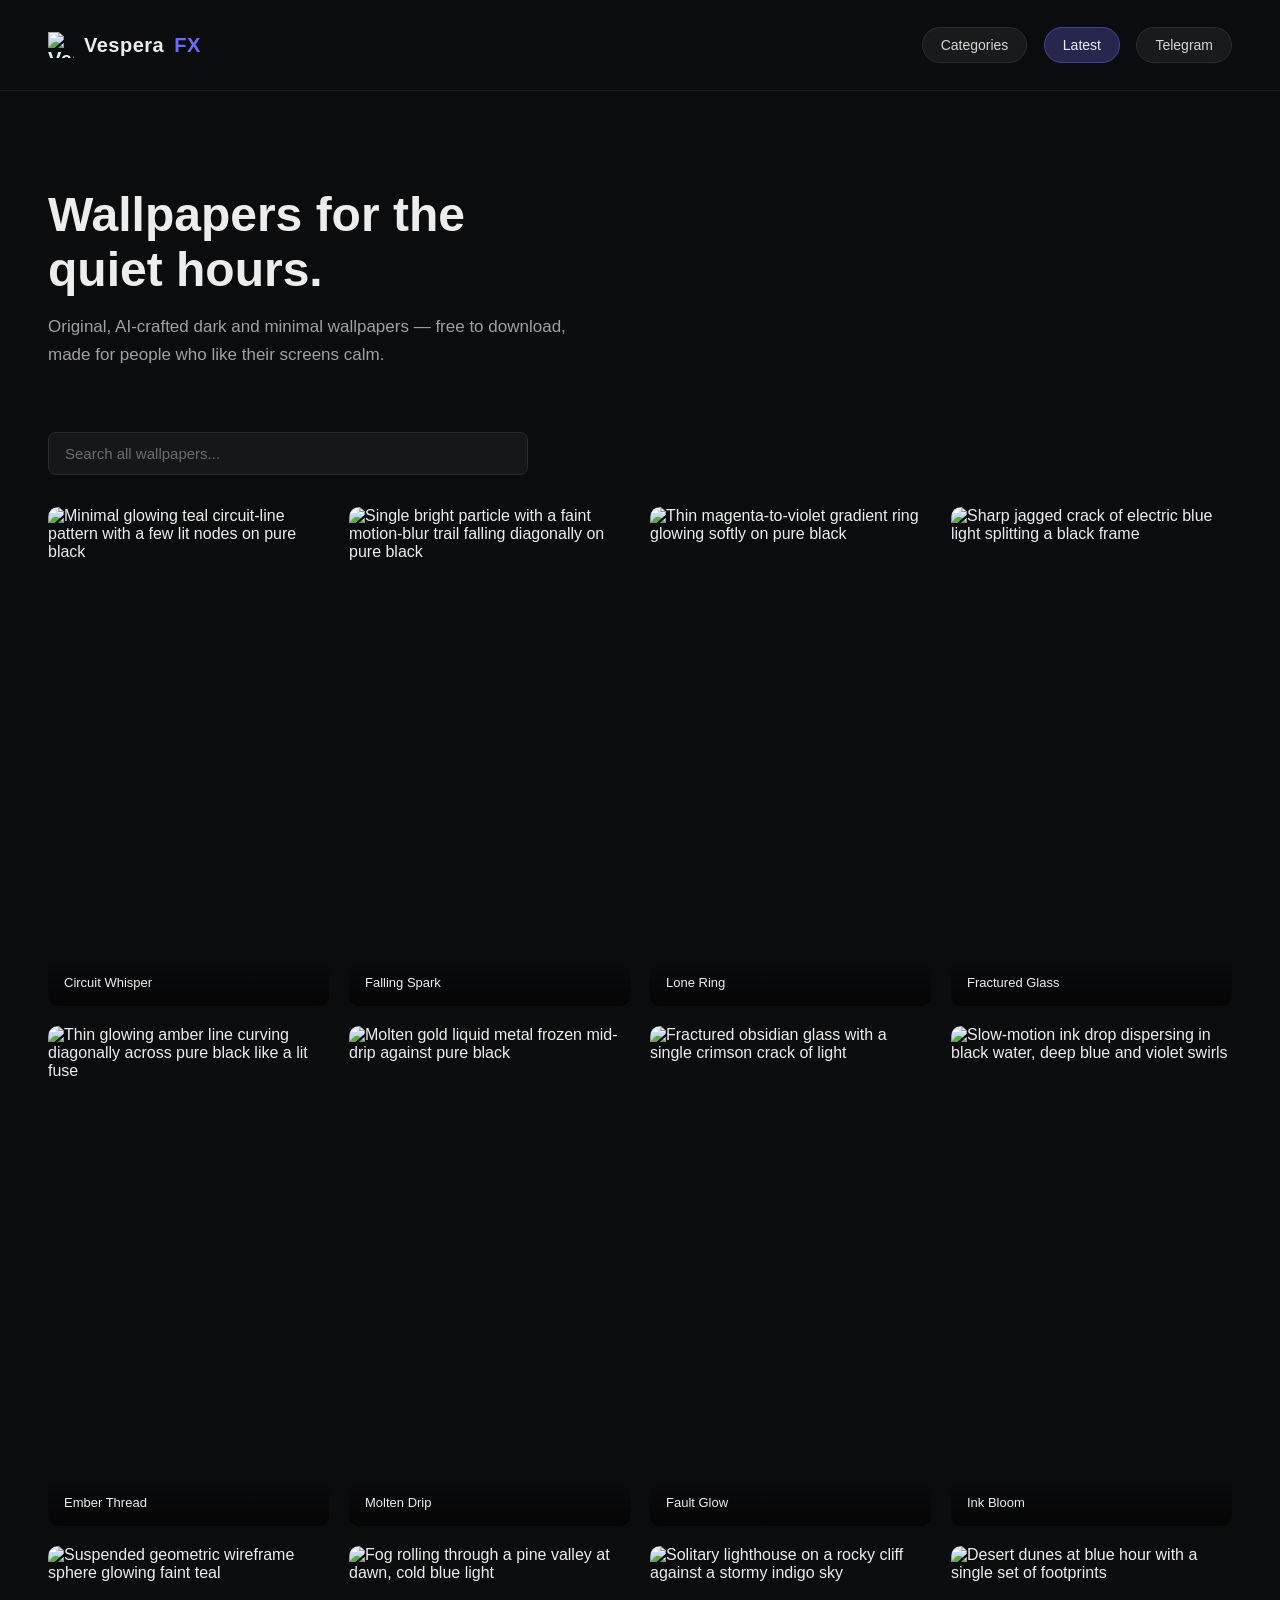
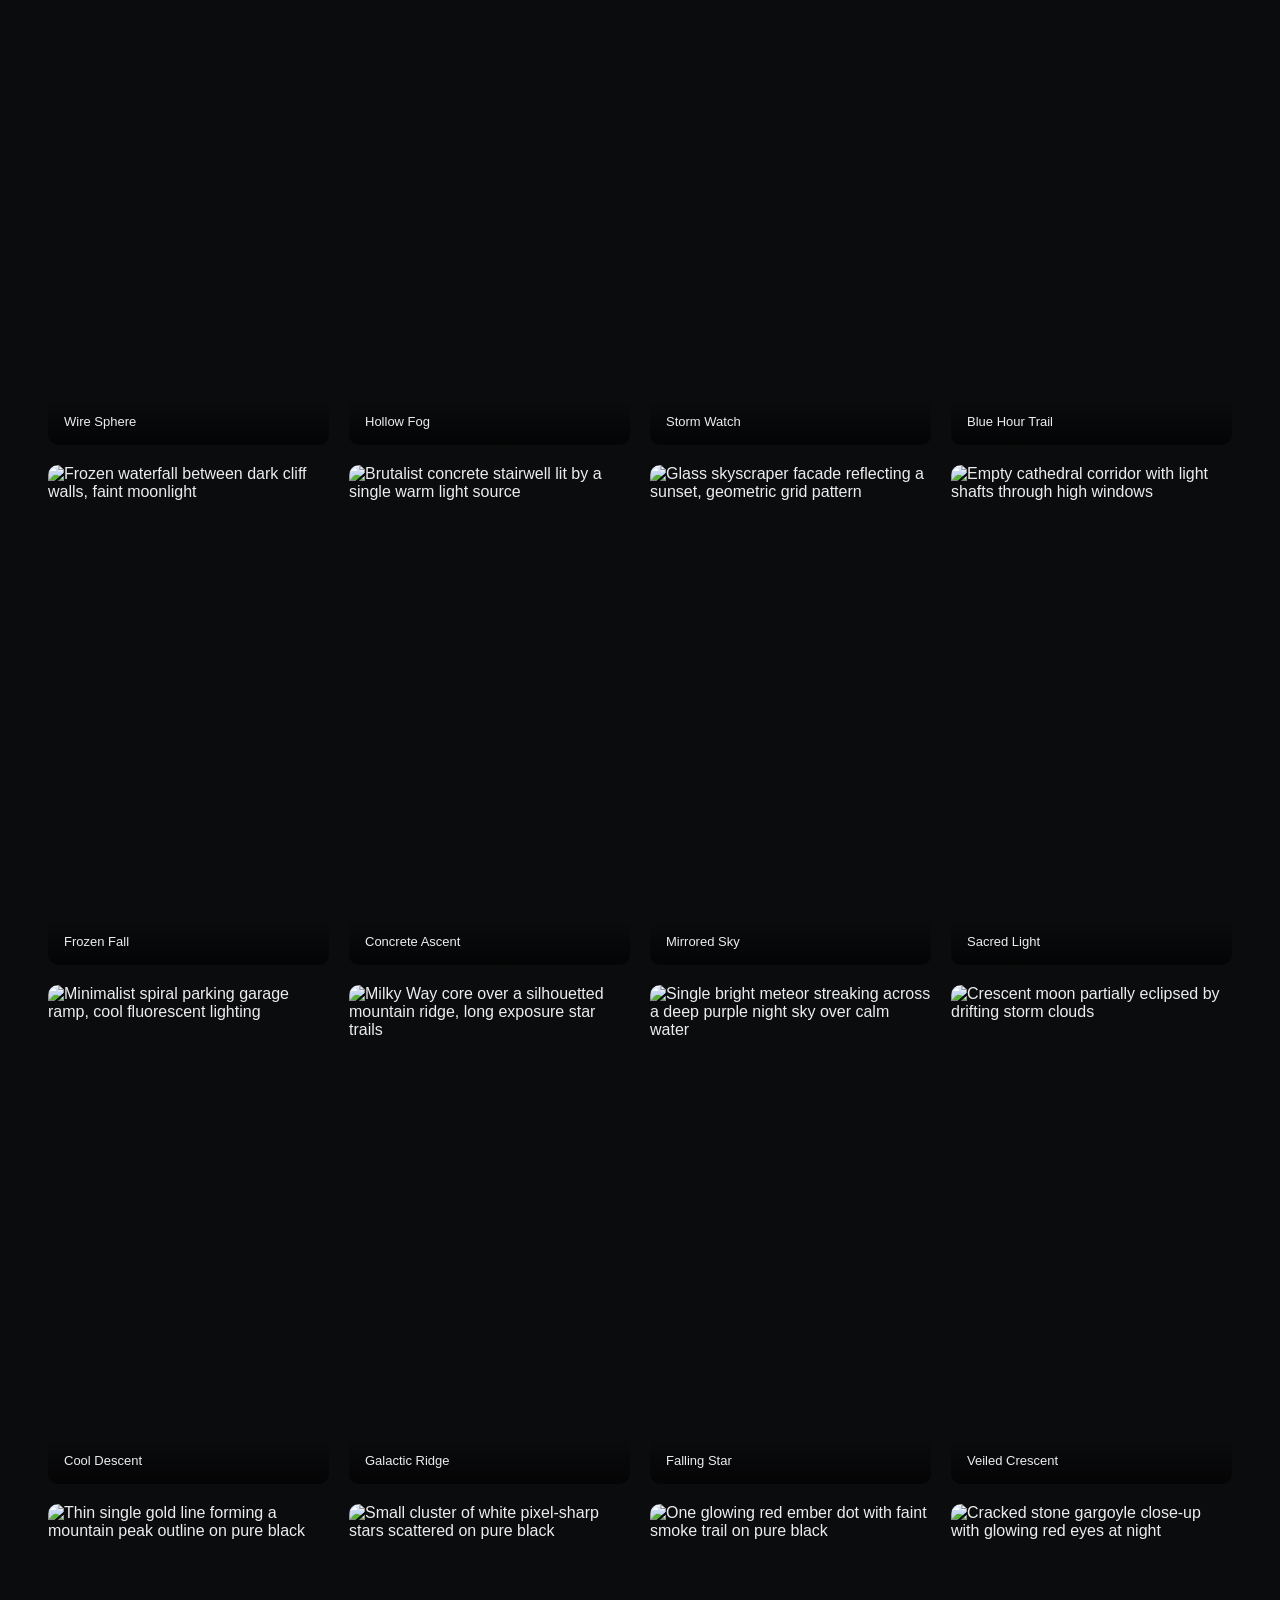
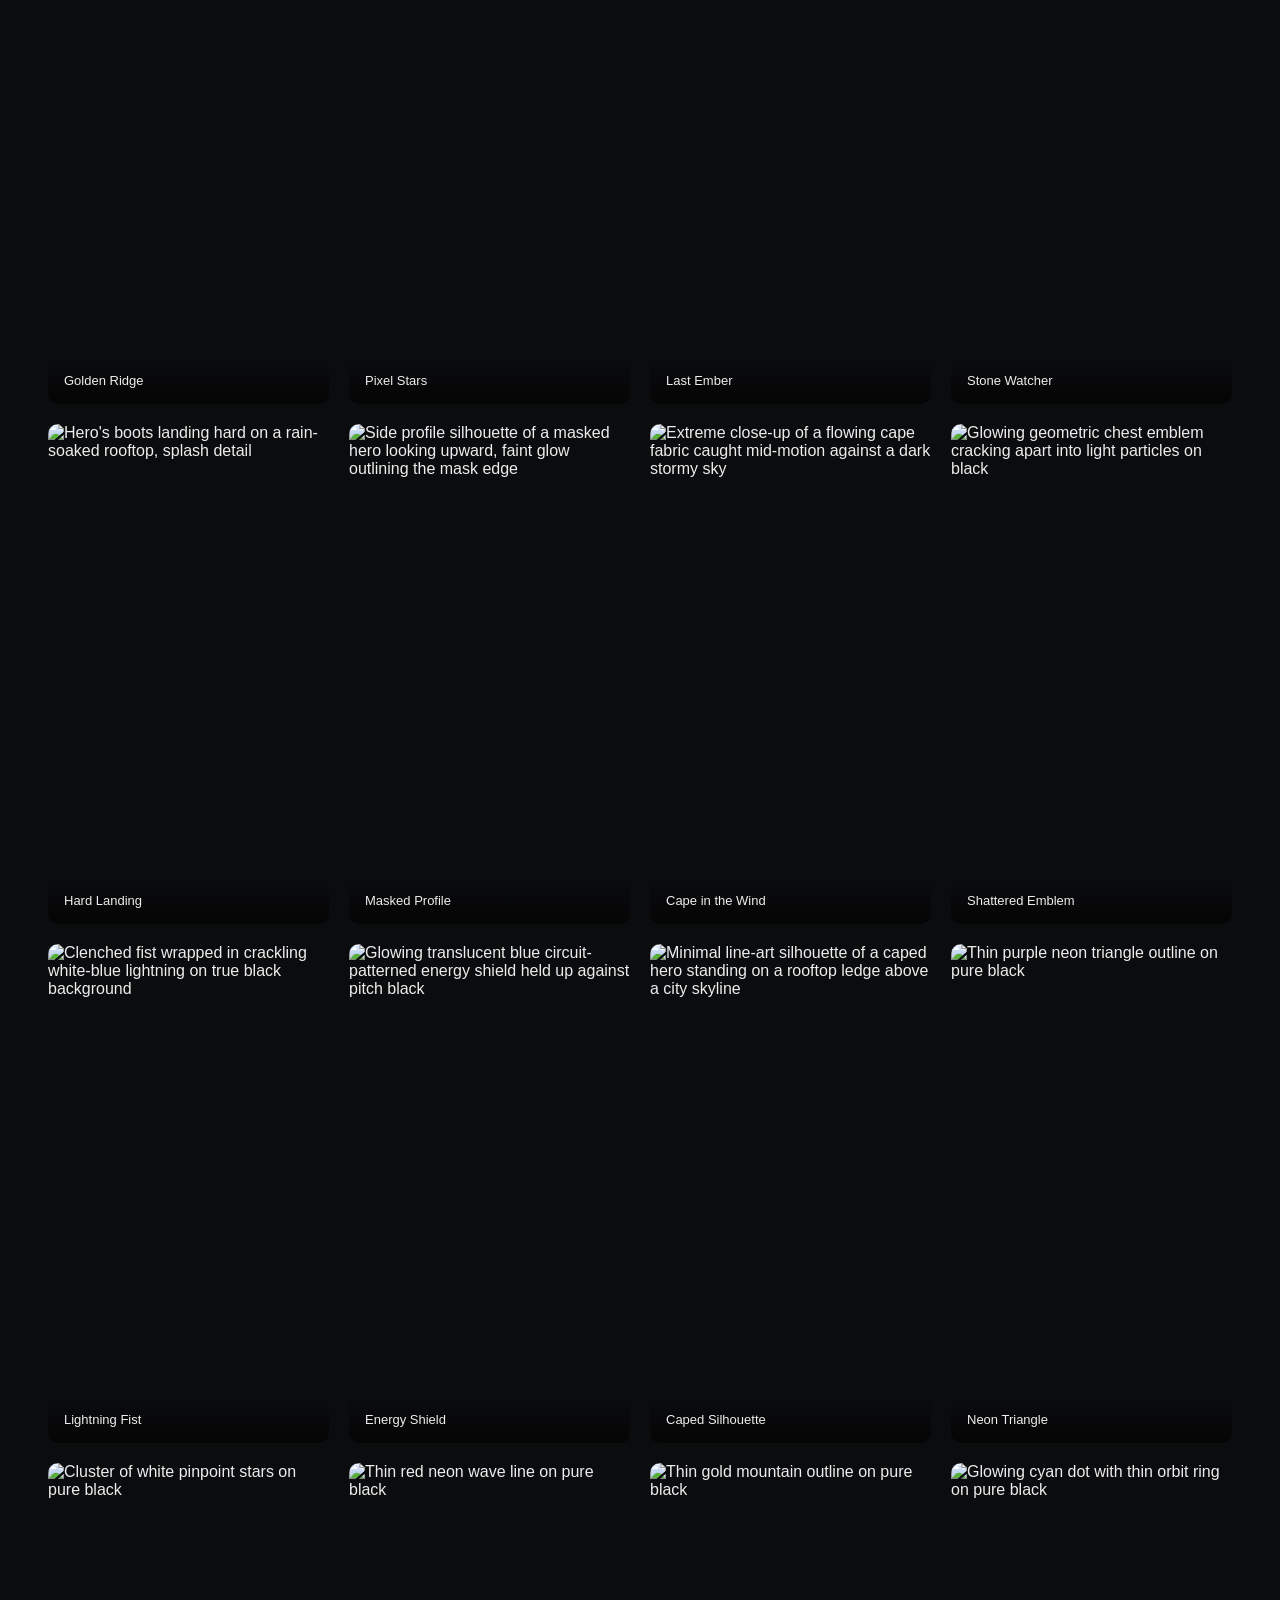
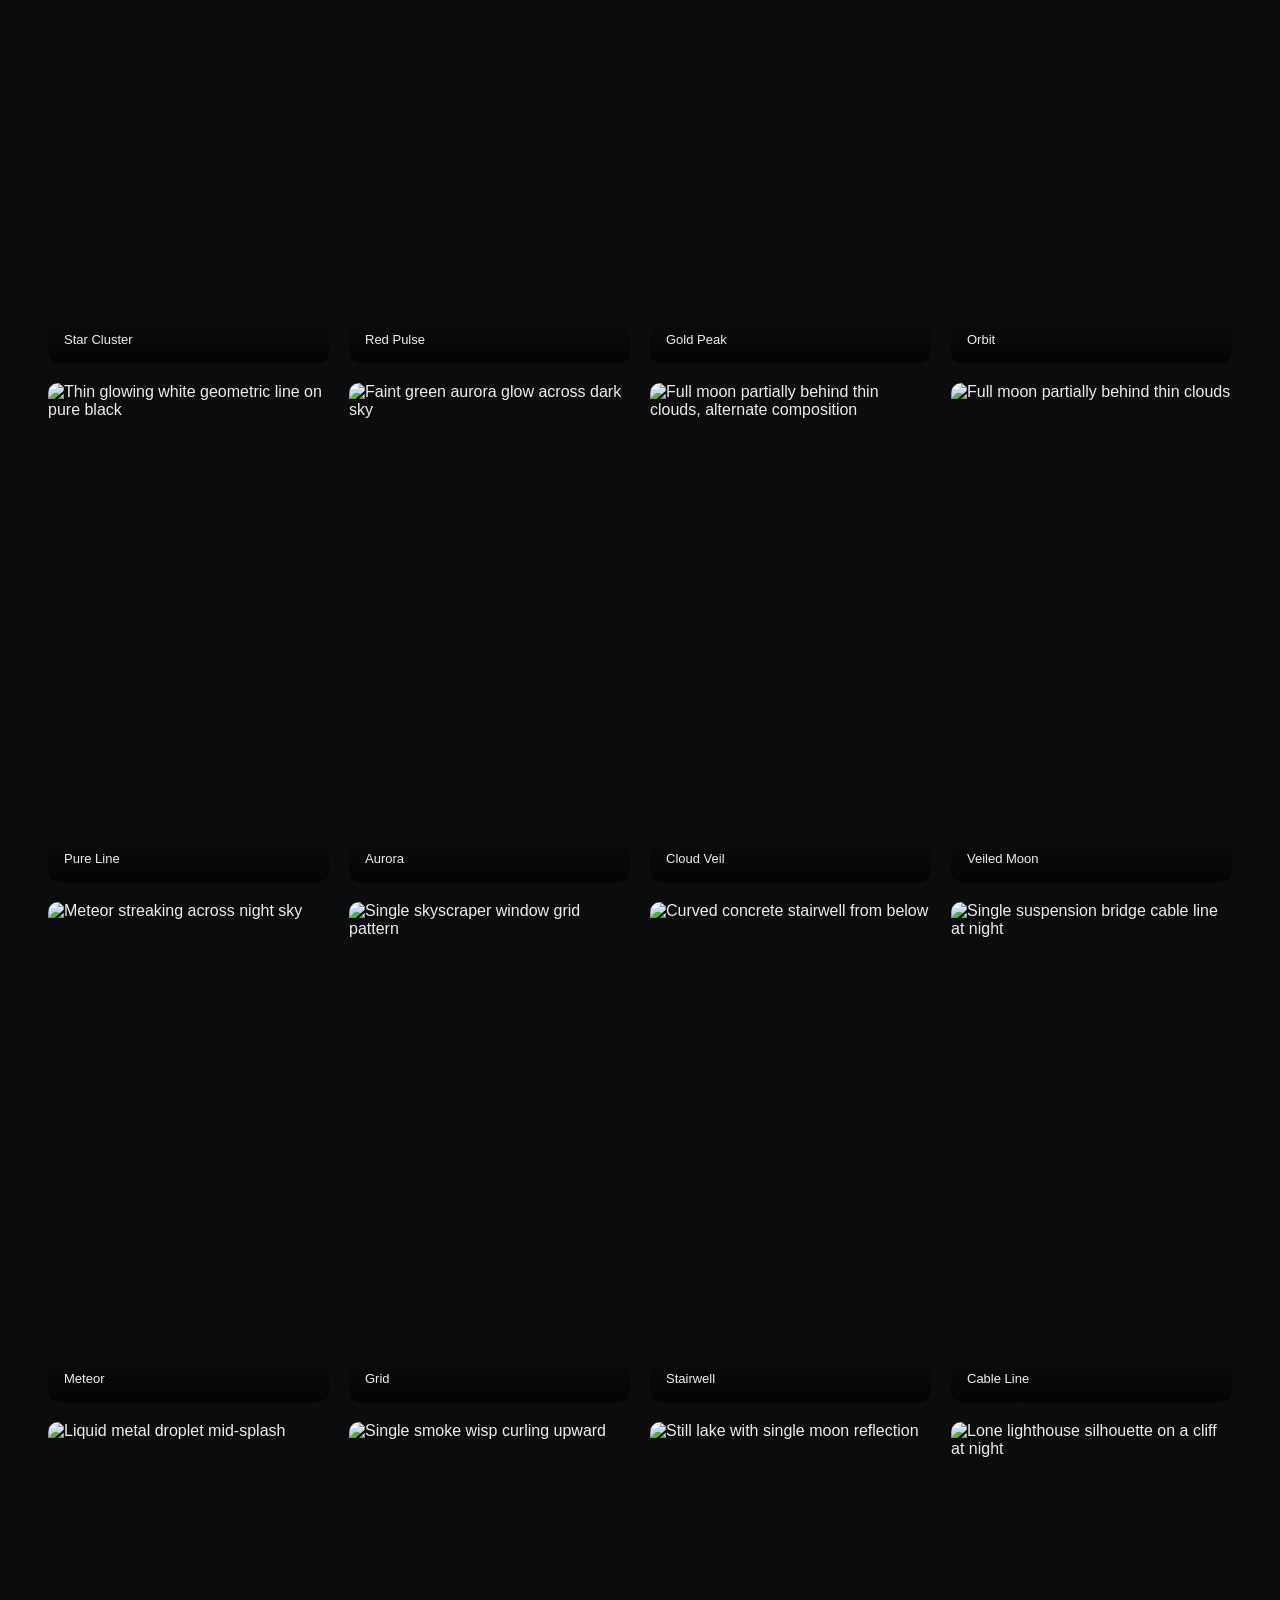
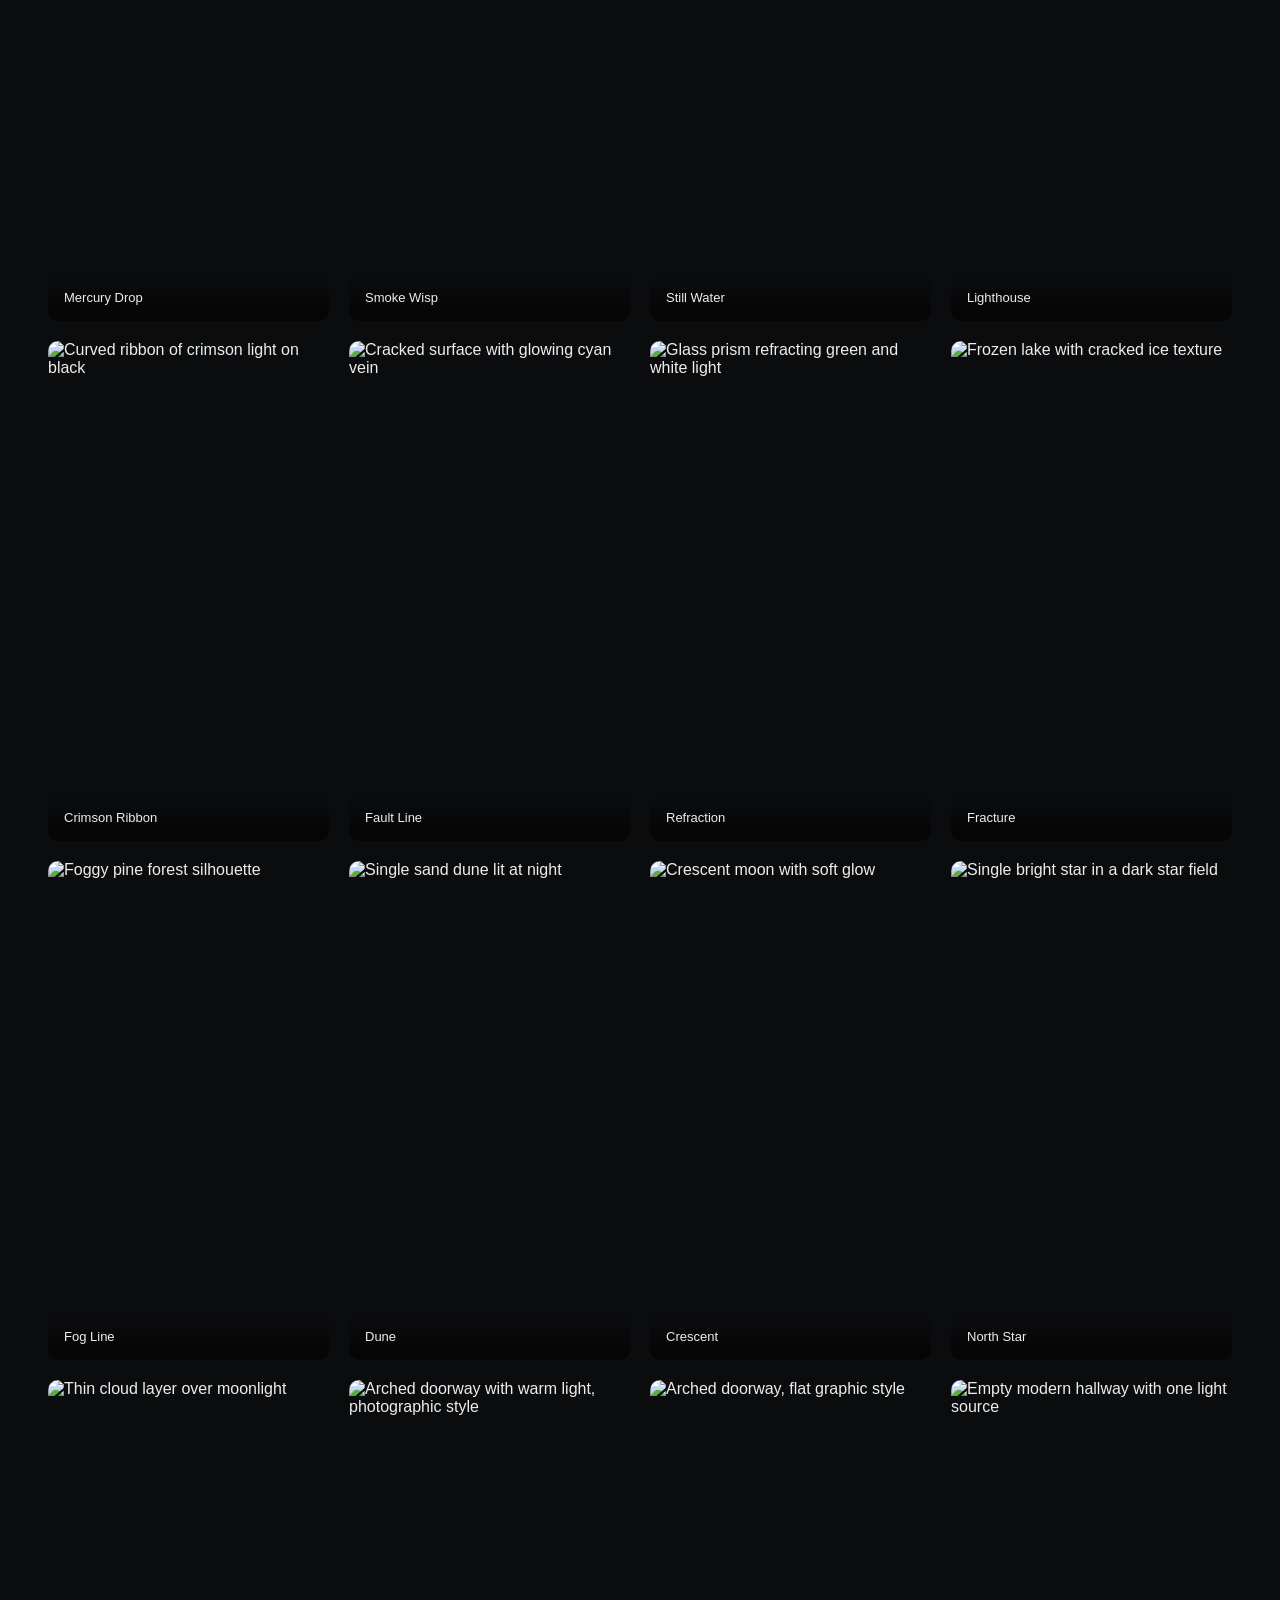
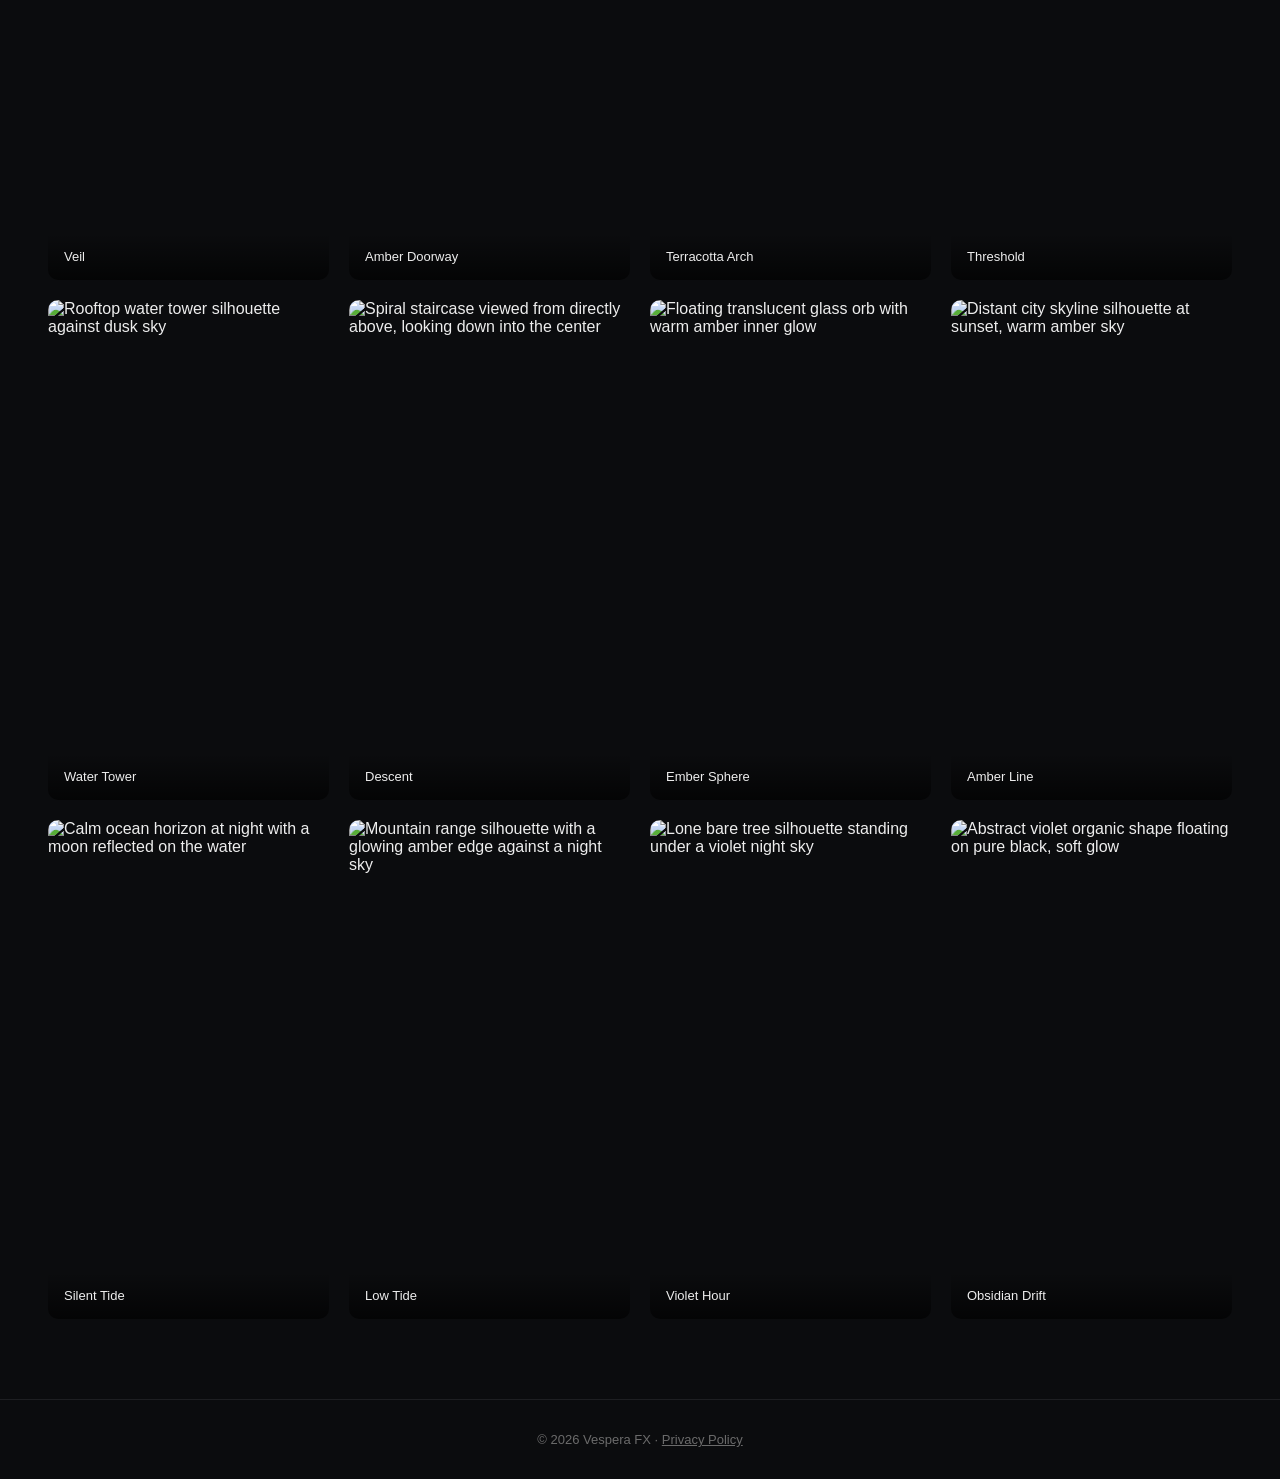
==== index.html @ 29bd3b5e "Improve lightbox accessibility and keyboard support" ====
<!DOCTYPE html>
<html lang="en">
<head>
  <meta charset="UTF-8">
  <meta name="viewport" content="width=device-width, initial-scale=1.0">
  <title>Vespera FX — Minimal Dark Wallpapers</title>
  <meta name="description" content="Download original dark, minimal, and AMOLED mobile wallpapers from Vespera FX. Free high-quality backgrounds for calm, focused screens.">
  <link rel="canonical" href="https://vesperalabs.github.io/vespera-fx/">
  <meta property="og:type" content="website">
  <meta property="og:site_name" content="Vespera FX">
  <meta property="og:title" content="Vespera FX — Minimal Dark Wallpapers">
  <meta property="og:description" content="Original dark, minimal, and AMOLED wallpapers for calm, focused screens.">
  <meta property="og:url" content="https://vesperalabs.github.io/vespera-fx/">
  <meta property="og:image" content="https://vesperalabs.github.io/vespera-fx/images/nightsky-crescent-moon.jpg">
  <meta property="og:image:alt" content="Veiled Crescent wallpaper: a crescent moon partially eclipsed by drifting storm clouds">
  <meta name="twitter:card" content="summary">
  <meta name="twitter:title" content="Vespera FX — Minimal Dark Wallpapers">
  <meta name="twitter:description" content="Original dark, minimal, and AMOLED wallpapers for calm, focused screens.">
  <meta name="twitter:image" content="https://vesperalabs.github.io/vespera-fx/images/nightsky-crescent-moon.jpg">
  <link rel="icon" type="image/png" href="logo.png">
  <link rel="stylesheet" href="styles.css?v=7">
</head>

<body>

  <header>
    <div class="logo"><img src="logo.png" alt="Vespera FX logo" class="logo-icon">Vespera<span>FX</span></div>
    <nav>
      <a href="categories.html">Categories</a>
      <a href="index.html" class="active">Latest</a>
      <a href="https://t.me/VesperaLabs" target="_blank" rel="noopener">Telegram</a>
    </nav>
  </header>

  <section class="hero">
    <h1>Wallpapers for the quiet hours.</h1>
    <p>Original, AI-crafted dark and minimal wallpapers — free to download, made for people who like their screens calm.</p>
  </section>

  <div class="search-bar">
    <input type="search" placeholder="Search all wallpapers..." aria-label="Search wallpapers">
  </div>

  <p class="no-results">No wallpapers match your search.</p>

  <!-- Every wallpaper, newest first. This is a real "Latest" feed now, not a fixed 3. -->
  <section class="grid">

    <div class="card" data-resolution="1440 × 2560" data-size="1.9 MB">
      <img src="images/thumbs/amoled-circuit-whisper.jpg" data-full="images/amoled-circuit-whisper.jpg" alt="Minimal glowing teal circuit-line pattern with a few lit nodes on pure black" loading="lazy">
      <div class="label">Circuit Whisper</div>
    </div>
    <div class="card" data-resolution="1440 × 2560" data-size="1.5 MB">
      <img src="images/thumbs/amoled-falling-spark.jpg" data-full="images/amoled-falling-spark.jpg" alt="Single bright particle with a faint motion-blur trail falling diagonally on pure black" loading="lazy">
      <div class="label">Falling Spark</div>
    </div>
    <div class="card" data-resolution="1440 × 2560" data-size="1.8 MB">
      <img src="images/thumbs/amoled-lone-ring.jpg" data-full="images/amoled-lone-ring.jpg" alt="Thin magenta-to-violet gradient ring glowing softly on pure black" loading="lazy">
      <div class="label">Lone Ring</div>
    </div>
    <div class="card" data-resolution="1440 × 2560" data-size="2.0 MB">
      <img src="images/thumbs/amoled-fractured-glass.jpg" data-full="images/amoled-fractured-glass.jpg" alt="Sharp jagged crack of electric blue light splitting a black frame" loading="lazy">
      <div class="label">Fractured Glass</div>
    </div>
    <div class="card" data-resolution="1440 × 2560" data-size="1.9 MB">
      <img src="images/thumbs/amoled-ember-thread.jpg" data-full="images/amoled-ember-thread.jpg" alt="Thin glowing amber line curving diagonally across pure black like a lit fuse" loading="lazy">
      <div class="label">Ember Thread</div>
    </div>

    <div class="card" data-resolution="1440 × 2560" data-size="111 KB">
      <img src="images/thumbs/abstract-molten-gold.jpg" data-full="images/abstract-molten-gold.jpg" alt="Molten gold liquid metal frozen mid-drip against pure black" loading="lazy">
      <div class="label">Molten Drip</div>
    </div>
    <div class="card" data-resolution="1440 × 2560" data-size="337 KB">
      <img src="images/thumbs/abstract-fractured-crack.jpg" data-full="images/abstract-fractured-crack.jpg" alt="Fractured obsidian glass with a single crimson crack of light" loading="lazy">
      <div class="label">Fault Glow</div>
    </div>
    <div class="card" data-resolution="1440 × 2560" data-size="267 KB">
      <img src="images/thumbs/abstract-ink-drop.jpg" data-full="images/abstract-ink-drop.jpg" alt="Slow-motion ink drop dispersing in black water, deep blue and violet swirls" loading="lazy">
      <div class="label">Ink Bloom</div>
    </div>
    <div class="card" data-resolution="1440 × 2560" data-size="136 KB">
      <img src="images/thumbs/abstract-wireframe-sphere.jpg" data-full="images/abstract-wireframe-sphere.jpg" alt="Suspended geometric wireframe sphere glowing faint teal" loading="lazy">
      <div class="label">Wire Sphere</div>
    </div>
    <div class="card" data-resolution="1440 × 2560" data-size="262 KB">
      <img src="images/thumbs/landscape-fog-valley.jpg" data-full="images/landscape-fog-valley.jpg" alt="Fog rolling through a pine valley at dawn, cold blue light" loading="lazy">
      <div class="label">Hollow Fog</div>
    </div>
    <div class="card" data-resolution="1440 × 2560" data-size="725 KB">
      <img src="images/thumbs/landscape-lighthouse.jpg" data-full="images/landscape-lighthouse.jpg" alt="Solitary lighthouse on a rocky cliff against a stormy indigo sky" loading="lazy">
      <div class="label">Storm Watch</div>
    </div>
    <div class="card" data-resolution="1440 × 2560" data-size="481 KB">
      <img src="images/thumbs/landscape-desert-dunes.jpg" data-full="images/landscape-desert-dunes.jpg" alt="Desert dunes at blue hour with a single set of footprints" loading="lazy">
      <div class="label">Blue Hour Trail</div>
    </div>
    <div class="card" data-resolution="1440 × 2560" data-size="442 KB">
      <img src="images/thumbs/landscape-frozen-waterfall.jpg" data-full="images/landscape-frozen-waterfall.jpg" alt="Frozen waterfall between dark cliff walls, faint moonlight" loading="lazy">
      <div class="label">Frozen Fall</div>
    </div>
    <div class="card" data-resolution="1440 × 2560" data-size="472 KB">
      <img src="images/thumbs/architecture-brutalist-stairwell.jpg" data-full="images/architecture-brutalist-stairwell.jpg" alt="Brutalist concrete stairwell lit by a single warm light source" loading="lazy">
      <div class="label">Concrete Ascent</div>
    </div>
    <div class="card" data-resolution="1440 × 2560" data-size="561 KB">
      <img src="images/thumbs/architecture-glass-facade.jpg" data-full="images/architecture-glass-facade.jpg" alt="Glass skyscraper facade reflecting a sunset, geometric grid pattern" loading="lazy">
      <div class="label">Mirrored Sky</div>
    </div>
    <div class="card" data-resolution="1440 × 2560" data-size="555 KB">
      <img src="images/thumbs/architecture-cathedral-corridor.jpg" data-full="images/architecture-cathedral-corridor.jpg" alt="Empty cathedral corridor with light shafts through high windows" loading="lazy">
      <div class="label">Sacred Light</div>
    </div>
    <div class="card" data-resolution="1440 × 2560" data-size="449 KB">
      <img src="images/thumbs/architecture-parking-spiral.jpg" data-full="images/architecture-parking-spiral.jpg" alt="Minimalist spiral parking garage ramp, cool fluorescent lighting" loading="lazy">
      <div class="label">Cool Descent</div>
    </div>
    <div class="card" data-resolution="1440 × 2560" data-size="522 KB">
      <img src="images/thumbs/nightsky-milky-way.jpg" data-full="images/nightsky-milky-way.jpg" alt="Milky Way core over a silhouetted mountain ridge, long exposure star trails" loading="lazy">
      <div class="label">Galactic Ridge</div>
    </div>
    <div class="card" data-resolution="1440 × 2560" data-size="246 KB">
      <img src="images/thumbs/nightsky-meteor.jpg" data-full="images/nightsky-meteor.jpg" alt="Single bright meteor streaking across a deep purple night sky over calm water" loading="lazy">
      <div class="label">Falling Star</div>
    </div>
    <div class="card" data-resolution="1440 × 2560" data-size="169 KB">
      <img src="images/thumbs/nightsky-crescent-moon.jpg" data-full="images/nightsky-crescent-moon.jpg" alt="Crescent moon partially eclipsed by drifting storm clouds" loading="lazy">
      <div class="label">Veiled Crescent</div>
    </div>
    <div class="card" data-resolution="1440 × 2560" data-size="68 KB">
      <img src="images/thumbs/amoled-gold-peak.jpg" data-full="images/amoled-gold-peak.jpg" alt="Thin single gold line forming a mountain peak outline on pure black" loading="lazy">
      <div class="label">Golden Ridge</div>
    </div>
    <div class="card" data-resolution="1440 × 2560" data-size="71 KB">
      <img src="images/thumbs/amoled-star-cluster.jpg" data-full="images/amoled-star-cluster.jpg" alt="Small cluster of white pixel-sharp stars scattered on pure black" loading="lazy">
      <div class="label">Pixel Stars</div>
    </div>
    <div class="card" data-resolution="1440 × 2560" data-size="44 KB">
      <img src="images/thumbs/amoled-ember-dot.jpg" data-full="images/amoled-ember-dot.jpg" alt="One glowing red ember dot with faint smoke trail on pure black" loading="lazy">
      <div class="label">Last Ember</div>
    </div>
    <div class="card" data-resolution="1440 × 2560" data-size="448 KB">
      <img src="images/thumbs/hero-gargoyle.jpg" data-full="images/hero-gargoyle.jpg" alt="Cracked stone gargoyle close-up with glowing red eyes at night" loading="lazy">
      <div class="label">Stone Watcher</div>
    </div>
    <div class="card" data-resolution="1440 × 2560" data-size="456 KB">
      <img src="images/thumbs/hero-boots-landing.jpg" data-full="images/hero-boots-landing.jpg" alt="Hero's boots landing hard on a rain-soaked rooftop, splash detail" loading="lazy">
      <div class="label">Hard Landing</div>
    </div>

    <div class="card" data-resolution="1440 × 2560" data-size="72 KB">
      <img src="images/thumbs/hero-masked-profile.jpg" data-full="images/hero-masked-profile.jpg" alt="Side profile silhouette of a masked hero looking upward, faint glow outlining the mask edge" loading="lazy">
      <div class="label">Masked Profile</div>
    </div>
    <div class="card" data-resolution="1440 × 2560" data-size="635 KB">
      <img src="images/thumbs/hero-cape-wind.jpg" data-full="images/hero-cape-wind.jpg" alt="Extreme close-up of a flowing cape fabric caught mid-motion against a dark stormy sky" loading="lazy">
      <div class="label">Cape in the Wind</div>
    </div>
    <div class="card" data-resolution="1440 × 2560" data-size="179 KB">
      <img src="images/thumbs/hero-shattered-emblem.jpg" data-full="images/hero-shattered-emblem.jpg" alt="Glowing geometric chest emblem cracking apart into light particles on black" loading="lazy">
      <div class="label">Shattered Emblem</div>
    </div>
    <div class="card" data-resolution="1440 × 2560" data-size="302 KB">
      <img src="images/thumbs/hero-lightning-fist.jpg" data-full="images/hero-lightning-fist.jpg" alt="Clenched fist wrapped in crackling white-blue lightning on true black background" loading="lazy">
      <div class="label">Lightning Fist</div>
    </div>
    <div class="card" data-resolution="1440 × 2560" data-size="515 KB">
      <img src="images/thumbs/hero-energy-shield.jpg" data-full="images/hero-energy-shield.jpg" alt="Glowing translucent blue circuit-patterned energy shield held up against pitch black" loading="lazy">
      <div class="label">Energy Shield</div>
    </div>
    <div class="card" data-resolution="720 × 1280" data-size="46 KB">
      <img src="images/thumbs/hero-caped-silhouette.jpg" data-full="images/hero-caped-silhouette.jpg" alt="Minimal line-art silhouette of a caped hero standing on a rooftop ledge above a city skyline" loading="lazy">
      <div class="label">Caped Silhouette</div>
    </div>

    <div class="card" data-resolution="720 × 1280" data-size="19 KB">
      <img src="images/thumbs/amoled-triangle.jpg" data-full="images/amoled-triangle.jpg" alt="Thin purple neon triangle outline on pure black" loading="lazy">
      <div class="label">Neon Triangle</div>
    </div>
    <div class="card" data-resolution="720 × 1280" data-size="20 KB">
      <img src="images/thumbs/amoled-stars.jpg" data-full="images/amoled-stars.jpg" alt="Cluster of white pinpoint stars on pure black" loading="lazy">
      <div class="label">Star Cluster</div>
    </div>
    <div class="card" data-resolution="720 × 1280" data-size="16 KB">
      <img src="images/thumbs/amoled-wave.jpg" data-full="images/amoled-wave.jpg" alt="Thin red neon wave line on pure black" loading="lazy">
      <div class="label">Red Pulse</div>
    </div>
    <div class="card" data-resolution="720 × 1280" data-size="26 KB">
      <img src="images/thumbs/amoled-peak.jpg" data-full="images/amoled-peak.jpg" alt="Thin gold mountain outline on pure black" loading="lazy">
      <div class="label">Gold Peak</div>
    </div>
    <div class="card" data-resolution="720 × 1280" data-size="10 KB">
      <img src="images/thumbs/amoled-orbit.jpg" data-full="images/amoled-orbit.jpg" alt="Glowing cyan dot with thin orbit ring on pure black" loading="lazy">
      <div class="label">Orbit</div>
    </div>
    <div class="card" data-resolution="720 × 1280" data-size="96 KB">
      <img src="images/thumbs/amoled-outline.jpg" data-full="images/amoled-outline.jpg" alt="Thin glowing white geometric line on pure black" loading="lazy">
      <div class="label">Pure Line</div>
    </div>
    <div class="card" data-resolution="720 × 1280" data-size="0.4 MB">
      <img src="images/thumbs/aurora.jpg" data-full="images/aurora.jpg" alt="Faint green aurora glow across dark sky" loading="lazy">
      <div class="label">Aurora</div>
    </div>
    <div class="card" data-resolution="720 × 1280" data-size="0.7 MB">
      <img src="images/thumbs/moon-veiled-2.jpg" data-full="images/moon-veiled-2.jpg" alt="Full moon partially behind thin clouds, alternate composition" loading="lazy">
      <div class="label">Cloud Veil</div>
    </div>
    <div class="card" data-resolution="720 × 1280" data-size="0.7 MB">
      <img src="images/thumbs/moon-veiled-1.jpg" data-full="images/moon-veiled-1.jpg" alt="Full moon partially behind thin clouds" loading="lazy">
      <div class="label">Veiled Moon</div>
    </div>
    <div class="card" data-resolution="720 × 1280" data-size="0.6 MB">
      <img src="images/thumbs/meteor.jpg" data-full="images/meteor.jpg" alt="Meteor streaking across night sky" loading="lazy">
      <div class="label">Meteor</div>
    </div>
    <div class="card" data-resolution="720 × 1280" data-size="1.1 MB">
      <img src="images/thumbs/skyscraper.jpg" data-full="images/skyscraper.jpg" alt="Single skyscraper window grid pattern" loading="lazy">
      <div class="label">Grid</div>
    </div>
    <div class="card" data-resolution="720 × 1280" data-size="0.7 MB">
      <img src="images/thumbs/stairwell.jpg" data-full="images/stairwell.jpg" alt="Curved concrete stairwell from below" loading="lazy">
      <div class="label">Stairwell</div>
    </div>
    <div class="card" data-resolution="720 × 1280" data-size="0.7 MB">
      <img src="images/thumbs/bridge-cable.jpg" data-full="images/bridge-cable.jpg" alt="Single suspension bridge cable line at night" loading="lazy">
      <div class="label">Cable Line</div>
    </div>
    <div class="card" data-resolution="720 × 1280" data-size="0.7 MB">
      <img src="images/thumbs/liquid-droplet.jpg" data-full="images/liquid-droplet.jpg" alt="Liquid metal droplet mid-splash" loading="lazy">
      <div class="label">Mercury Drop</div>
    </div>
    <div class="card" data-resolution="720 × 1280" data-size="0.4 MB">
      <img src="images/thumbs/smoke-wisp.jpg" data-full="images/smoke-wisp.jpg" alt="Single smoke wisp curling upward" loading="lazy">
      <div class="label">Smoke Wisp</div>
    </div>
    <div class="card" data-resolution="720 × 1280" data-size="0.3 MB">
      <img src="images/thumbs/lake-reflection.jpg" data-full="images/lake-reflection.jpg" alt="Still lake with single moon reflection" loading="lazy">
      <div class="label">Still Water</div>
    </div>
    <div class="card" data-resolution="720 × 1280" data-size="0.4 MB">
      <img src="images/thumbs/lighthouse.jpg" data-full="images/lighthouse.jpg" alt="Lone lighthouse silhouette on a cliff at night" loading="lazy">
      <div class="label">Lighthouse</div>
    </div>
    <div class="card" data-resolution="1536 × 2752" data-size="5.0 MB">
      <img src="images/thumbs/ribbon-light.jpg" data-full="images/ribbon-light.jpg" alt="Curved ribbon of crimson light on black" loading="lazy">
      <div class="label">Crimson Ribbon</div>
    </div>
    <div class="card" data-resolution="1536 × 2752" data-size="6.6 MB">
      <img src="images/thumbs/marble-vein.jpg" data-full="images/marble-vein.jpg" alt="Cracked surface with glowing cyan vein" loading="lazy">
      <div class="label">Fault Line</div>
    </div>
    <div class="card" data-resolution="1536 × 2752" data-size="5.3 MB">
      <img src="images/thumbs/geometric-prism.jpg" data-full="images/geometric-prism.jpg" alt="Glass prism refracting green and white light" loading="lazy">
      <div class="label">Refraction</div>
    </div>
    <div class="card" data-resolution="1008 × 1792" data-size="2.1 MB">
      <img src="images/thumbs/frozen-lake.jpg" data-full="images/frozen-lake.jpg" alt="Frozen lake with cracked ice texture" loading="lazy">
      <div class="label">Fracture</div>
    </div>
    <div class="card" data-resolution="1008 × 1792" data-size="1.1 MB">
      <img src="images/thumbs/pine-forest.jpg" data-full="images/pine-forest.jpg" alt="Foggy pine forest silhouette" loading="lazy">
      <div class="label">Fog Line</div>
    </div>
    <div class="card" data-resolution="504 × 896" data-size="0.4 MB">
      <img src="images/thumbs/sand-dune.jpg" data-full="images/sand-dune.jpg" alt="Single sand dune lit at night" loading="lazy">
      <div class="label">Dune</div>
    </div>
    <div class="card" data-resolution="768 × 1376" data-size="1.0 MB">
      <img src="images/thumbs/crescent-moon.jpg" data-full="images/crescent-moon.jpg" alt="Crescent moon with soft glow" loading="lazy">
      <div class="label">Crescent</div>
    </div>
    <div class="card" data-resolution="768 × 1376" data-size="1.0 MB">
      <img src="images/thumbs/star-field.jpg" data-full="images/star-field.jpg" alt="Single bright star in a dark star field" loading="lazy">
      <div class="label">North Star</div>
    </div>
    <div class="card" data-resolution="768 × 1376" data-size="1.3 MB">
      <img src="images/thumbs/cloud-layer.jpg" data-full="images/cloud-layer.jpg" alt="Thin cloud layer over moonlight" loading="lazy">
      <div class="label">Veil</div>
    </div>
    <div class="card" data-resolution="768 × 1376" data-size="1.2 MB">
      <img src="images/thumbs/arched-doorway.jpg" data-full="images/arched-doorway.jpg" alt="Arched doorway with warm light, photographic style" loading="lazy">
      <div class="label">Amber Doorway</div>
    </div>
    <div class="card" data-resolution="768 × 1376" data-size="1.2 MB">
      <img src="images/thumbs/arched-doorway-flat.jpg" data-full="images/arched-doorway-flat.jpg" alt="Arched doorway, flat graphic style" loading="lazy">
      <div class="label">Terracotta Arch</div>
    </div>
    <div class="card" data-resolution="768 × 1376" data-size="1.2 MB">
      <img src="images/thumbs/hallway.jpg" data-full="images/hallway.jpg" alt="Empty modern hallway with one light source" loading="lazy">
      <div class="label">Threshold</div>
    </div>
    <div class="card" data-resolution="768 × 1376" data-size="1.2 MB">
      <img src="images/thumbs/water-tower.jpg" data-full="images/water-tower.jpg" alt="Rooftop water tower silhouette against dusk sky" loading="lazy">
      <div class="label">Water Tower</div>
    </div>
    <div class="card" data-resolution="1440 × 2560" data-size="494 KB">
      <img src="images/thumbs/spiral-staircase.jpg" data-full="images/spiral-staircase.jpg" alt="Spiral staircase viewed from directly above, looking down into the center" loading="lazy">
      <div class="label">Descent</div>
    </div>
    <div class="card" data-resolution="1440 × 2560" data-size="147 KB">
      <img src="images/thumbs/glass-orb.jpg" data-full="images/glass-orb.jpg" alt="Floating translucent glass orb with warm amber inner glow" loading="lazy">
      <div class="label">Ember Sphere</div>
    </div>
    <div class="card" data-resolution="1440 × 2560" data-size="111 KB">
      <img src="images/thumbs/city-skyline.jpg" data-full="images/city-skyline.jpg" alt="Distant city skyline silhouette at sunset, warm amber sky" loading="lazy">
      <div class="label">Amber Line</div>
    </div>
    <div class="card" data-resolution="1440 × 2560" data-size="310 KB">
      <img src="images/thumbs/ocean-horizon.jpg" data-full="images/ocean-horizon.jpg" alt="Calm ocean horizon at night with a moon reflected on the water" loading="lazy">
      <div class="label">Silent Tide</div>
    </div>
    <div class="card" data-resolution="1440 × 2560" data-size="272 KB">
      <img src="images/thumbs/mountain.jpg" data-full="images/mountain.jpg" alt="Mountain range silhouette with a glowing amber edge against a night sky" loading="lazy">
      <div class="label">Low Tide</div>
    </div>
    <div class="card" data-resolution="1440 × 2560" data-size="439 KB">
      <img src="images/thumbs/lone-tree.jpg" data-full="images/lone-tree.jpg" alt="Lone bare tree silhouette standing under a violet night sky" loading="lazy">
      <div class="label">Violet Hour</div>
    </div>
    <div class="card" data-resolution="1440 × 2560" data-size="87 KB">
      <img src="images/thumbs/abstract-shape.jpg" data-full="images/abstract-shape.jpg" alt="Abstract violet organic shape floating on pure black, soft glow" loading="lazy">
      <div class="label">Obsidian Drift</div>
    </div>

  </section>

  <div class="lightbox" id="lightbox" role="dialog" aria-modal="true" aria-labelledby="lightboxName" aria-describedby="lightboxMeta" aria-hidden="true">
    <button class="lightbox-close" id="lightboxClose" type="button" aria-label="Close wallpaper viewer">&times;</button>
    <img class="lightbox-image" id="lightboxImage" src="" alt="">
    <div class="lightbox-info">
      <h3 id="lightboxName"></h3>
      <div class="meta" id="lightboxMeta"></div>
    </div>
    <a class="lightbox-download" id="lightboxDownload" href="" download>Download Wallpaper</a>
  </div>

  <script src="script.js?v=7"></script>
  <footer style="text-align: center; padding: 32px 20px; border-top: 1px solid #1E1F22; color: #6B6B6B; font-size: 13px;">
    &copy; 2026 Vespera FX &middot; <a href="privacy.html" style="color: #6B6B6B;">Privacy Policy</a>
  </footer>
</body>
</html>
---- styles.css ----
/* This is CSS: it controls how things LOOK. HTML controls WHAT exists, CSS controls HOW it appears. */
/* This file is now shared by every page on the site - edit it once, every page updates. */

* {
  margin: 0;
  padding: 0;
  box-sizing: border-box;
  /* This resets every element to have no default spacing, so we control it ourselves */
}

body {
  background: #0B0C0E;
  color: #EDEDED;
  font-family: 'Helvetica Neue', Arial, sans-serif;
}

body.lightbox-open {
  overflow: hidden;
}

header {
  padding: 32px 48px;
  display: flex;
  justify-content: space-between;
  align-items: center;
  border-bottom: 1px solid #1E1F22;
}

.logo {
  font-size: 20px;
  font-weight: 600;
  letter-spacing: 0.5px;
  display: flex;
  align-items: center;
  gap: 10px;
}

.logo-icon {
  width: 26px;
  height: 26px;
  display: block;
}

.logo span {
  color: #6E6AF6;
  /* A single accent color used sparingly, on purpose */
}

nav a {
  color: #D5D5D5;
  text-decoration: none;
  margin-left: 12px;
  font-size: 14px;
  padding: 9px 18px;
  border-radius: 20px;
  background: rgba(255, 255, 255, 0.06);
  border: 1px solid rgba(255, 255, 255, 0.08);
  transition: background 0.2s ease, color 0.2s ease;
}

nav a:hover {
  background: rgba(110, 106, 246, 0.18);
  color: #EDEDED;
}

nav a.active {
  color: #EDEDED;
  background: rgba(110, 106, 246, 0.28);
  border-color: rgba(110, 106, 246, 0.4);
  /* Highlights whichever page you're currently on */
}

.hero {
  padding: 96px 48px 64px;
  max-width: 640px;
}

.hero h1 {
  font-size: 48px;
  line-height: 1.15;
  font-weight: 700;
  margin-bottom: 16px;
}

.hero p {
  color: #A0A0A0;
  font-size: 17px;
  line-height: 1.6;
}

.search-bar {
  padding: 0 48px 32px;
}

.search-bar input {
  width: 100%;
  max-width: 480px;
  background: #16171A;
  border: 1px solid #2A2B2E;
  border-radius: 8px;
  padding: 12px 16px;
  font-size: 15px;
  color: #EDEDED;
  font-family: inherit;
  outline: none;
  transition: border-color 0.15s ease;
}

.search-bar input::placeholder {
  color: #6B6C70;
}

.search-bar input:focus {
  border-color: #6E6AF6;
}

.no-results {
  display: none;
  padding: 0 48px 48px;
  color: #A0A0A0;
  font-size: 15px;
}

.page-heading {
  padding: 64px 48px 32px;
}

.page-heading h1 {
  font-size: 32px;
  margin-bottom: 8px;
}

.page-heading p {
  color: #A0A0A0;
  font-size: 15px;
}

.category-label {
  padding: 0 48px;
  font-size: 13px;
  color: #6E6AF6;
  text-transform: uppercase;
  letter-spacing: 1px;
  margin-bottom: 16px;
  margin-top: 40px;
}

/* --- Category picker tiles (the categories.html hub page) --- */

.category-grid {
  display: grid;
  grid-template-columns: repeat(auto-fill, minmax(280px, 1fr));
  gap: 24px;
  padding: 0 48px 80px;
}

.category-tile {
  position: relative;
  aspect-ratio: 4 / 3;
  border-radius: 12px;
  overflow: hidden;
  text-decoration: none;
  display: block;
  cursor: pointer;
}

.category-tile img {
  width: 100%;
  height: 100%;
  object-fit: cover;
  transition: transform 0.3s ease;
}

.category-tile:hover img {
  transform: scale(1.05);
}

.category-tile::after {
  content: "";
  position: absolute;
  inset: 0;
  background: linear-gradient(to top, rgba(0,0,0,0.75) 0%, rgba(0,0,0,0.2) 55%, rgba(0,0,0,0.35) 100%);
  /* Darkens the whole tile evenly so white text is readable no matter what the cover image looks like */
}

.category-tile-text {
  position: absolute;
  bottom: 0;
  left: 0;
  right: 0;
  padding: 24px;
  z-index: 1;
}

.category-tile-text h3 {
  font-size: 22px;
  color: #EDEDED;
  margin-bottom: 4px;
}

.category-tile-text span {
  font-size: 13px;
  color: #A0A0A0;
}

.breadcrumb {
  padding: 0 48px;
  margin-top: 24px;
}

.breadcrumb a {
  color: #A0A0A0;
  text-decoration: none;
  font-size: 14px;
}

.breadcrumb a:hover {
  color: #EDEDED;
}

.grid {
  display: grid;
  grid-template-columns: repeat(auto-fill, minmax(260px, 1fr));
  gap: 20px;
  padding: 0 48px 80px;
  /* auto-fill + minmax means the grid rearranges itself on any screen size */
}

.card {
  aspect-ratio: 9 / 16;
  border-radius: 10px;
  position: relative;
  overflow: hidden;
  /* overflow: hidden makes sure the image respects the rounded corners instead of poking out square */
}

.card img {
  width: 100%;
  height: 100%;
  object-fit: cover;
  display: block;
  /* object-fit: cover crops the image to fill the card without stretching or squishing it */
  transition: transform 0.3s ease;
}

.card:hover img {
  transform: scale(1.04);
  /* A tiny zoom on hover - a small, deliberate touch instead of a flashy effect */
}

.card .label {
  position: absolute;
  bottom: 0;
  left: 0;
  right: 0;
  padding: 16px;
  font-size: 13px;
  color: #EDEDED;
  background: linear-gradient(to top, rgba(0,0,0,0.65), transparent);
  /* This gradient overlay is what makes white text readable over ANY image, dark or light */
}

.card {
  cursor: pointer;
  /* Signals to the visitor that clicking this does something */
}

.card:focus-visible,
.lightbox-close:focus-visible,
.lightbox-download:focus-visible {
  outline: 3px solid #A9A6FF;
  outline-offset: 3px;
}

/* --- Lightbox: the full-screen viewer that appears when you click a card --- */

.lightbox {
  display: none;
  /* Hidden by default. JavaScript adds the "open" class to reveal it. */
  position: fixed;
  inset: 0;
  /* inset: 0 is shorthand for top/right/bottom/left: 0 - covers the whole screen */
  background: rgba(5, 5, 8, 0.92);
  z-index: 100;
  flex-direction: column;
  align-items: center;
  justify-content: center;
  gap: 20px;
  padding: 40px;
}

.lightbox.open {
  display: flex;
  /* This is the only rule that matters for showing/hiding - JS just toggles this class */
}

.lightbox-image {
  max-width: 90vw;
  max-height: 75vh;
  object-fit: contain;
  border-radius: 8px;
}

.lightbox-download {
  background: #6E6AF6;
  color: #EDEDED;
  text-decoration: none;
  padding: 12px 28px;
  border-radius: 6px;
  font-size: 14px;
  font-weight: 600;
}

.lightbox-close {
  position: absolute;
  top: 24px;
  right: 32px;
  background: none;
  border: none;
  color: #EDEDED;
  font-size: 32px;
  cursor: pointer;
  line-height: 1;
}

.lightbox-info {
  text-align: center;
}

.lightbox-info h3 {
  font-size: 18px;
  color: #EDEDED;
  margin-bottom: 4px;
}

.lightbox-info .meta {
  font-size: 13px;
  color: #A0A0A0;
  /* Shows "1152 x 896 · 461 KB" style details, pulled from each image's real file data */
}

/* --- Mobile adjustments: everything above was sized for desktop. --- */
/* This block only applies below 600px wide, i.e. phones. */
@media (max-width: 600px) {

  header {
    flex-direction: column;
    align-items: flex-start;
    gap: 14px;
    padding: 18px 20px;
  }

  nav {
    display: flex;
    width: 100%;
    gap: 8px;
  }

  nav a {
    flex: 1;
    text-align: center;
    margin-left: 0;
    padding: 9px 8px;
    font-size: 13px;
  }

  .logo {
    font-size: 18px;
  }

  .logo-icon {
    width: 20px;
    height: 20px;
  }

  nav a {
    font-size: 13px;
    padding: 7px 14px;
    margin-left: 8px;
  }

  .hero {
    padding: 48px 20px 40px;
  }

  .hero h1 {
    font-size: 32px;
    /* Was 48px - too large for a narrow screen, wraps awkwardly and crowds the caption below it */
  }

  .hero p {
    font-size: 15px;
  }

  .page-heading {
    padding: 40px 20px 24px;
  }

  .page-heading h1 {
    font-size: 26px;
  }

  .search-bar {
    padding: 0 20px 24px;
  }

  .search-bar input {
    max-width: 100%;
  }

  .no-results {
    padding: 0 20px 40px;
  }

  .grid, .category-grid {
    padding: 0 20px 48px;
    gap: 14px;
  }

  .grid {
    grid-template-columns: repeat(2, 1fr);
    /* Overrides the desktop auto-fill rule, which was collapsing to 1 column
       on narrow screens since nothing fit its 260px minimum - that's what
       caused the "one wallpaper per screen, scroll like reels" feel. */
    gap: 10px;
  }

  .card .label {
    font-size: 12px;
    padding: 10px;
  }

  .category-label {
    padding: 0 20px;
  }

  .breadcrumb {
    padding: 0 20px;
  }
}
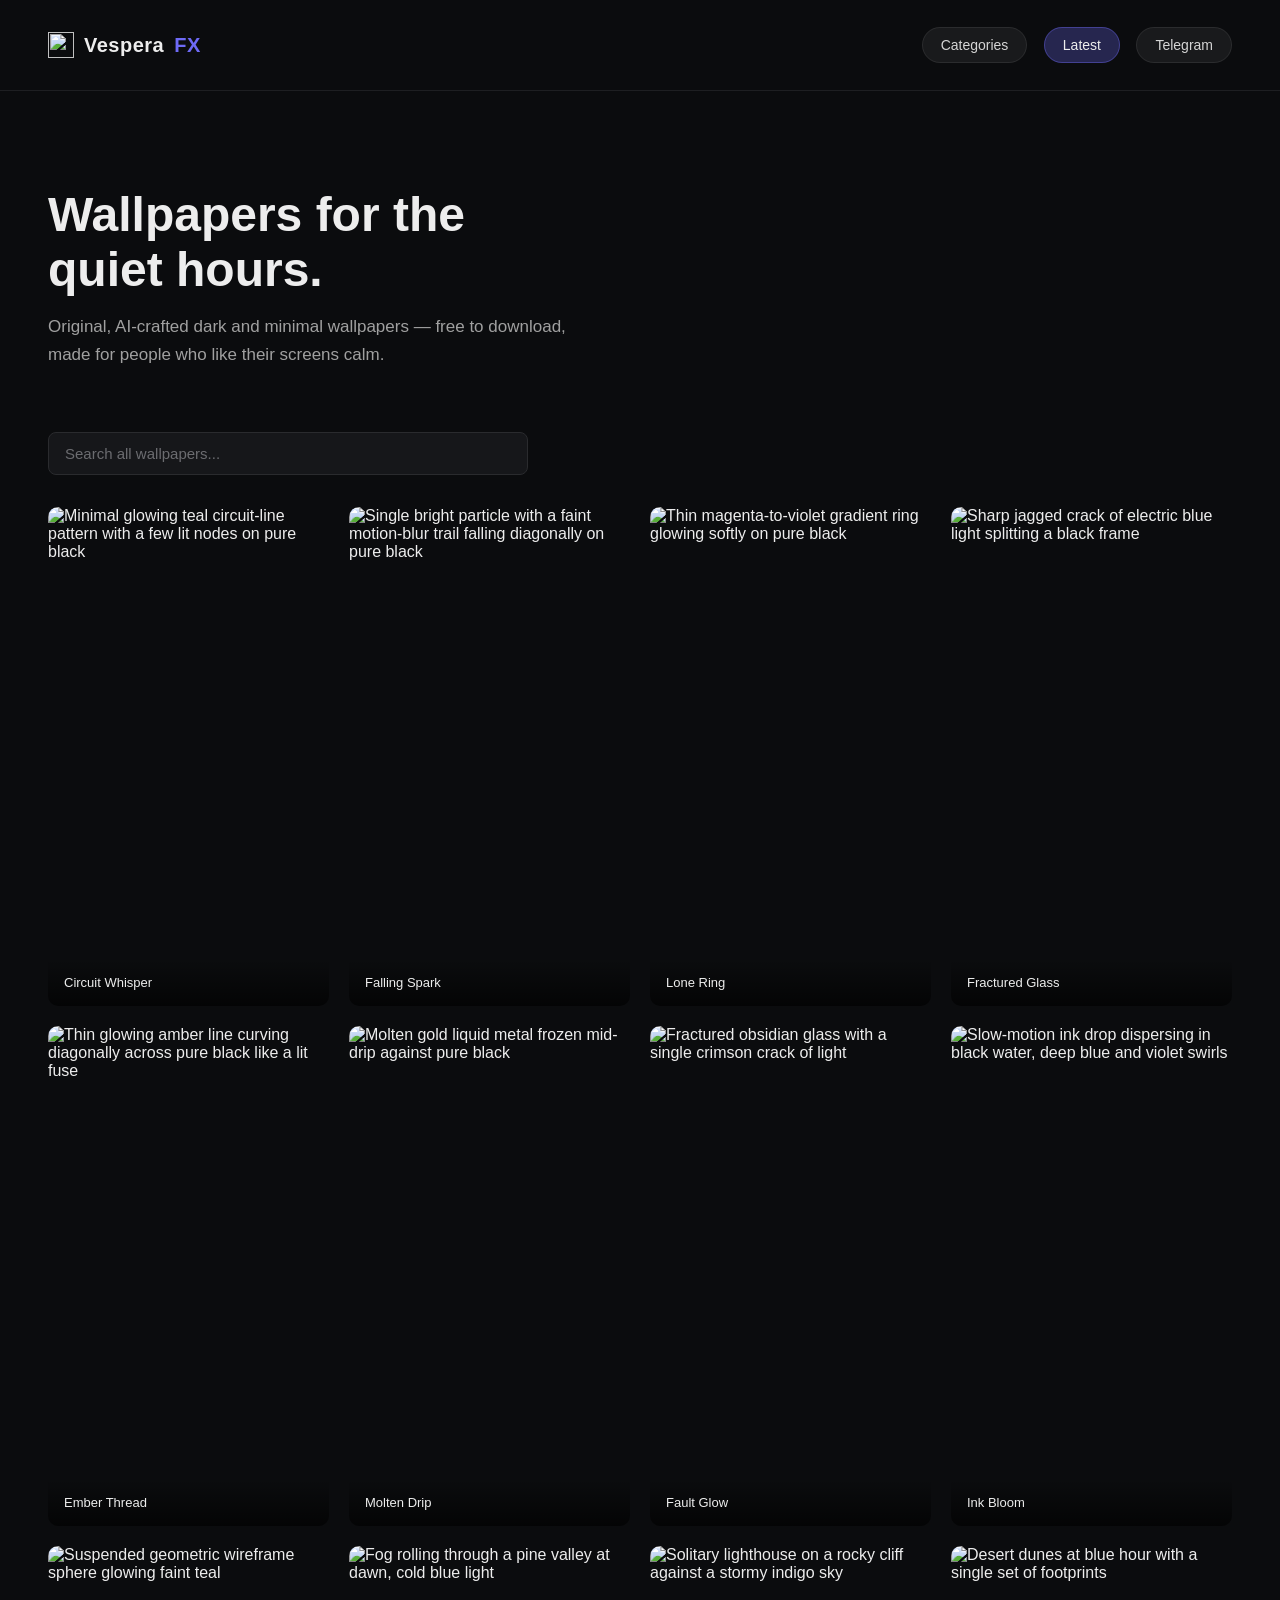
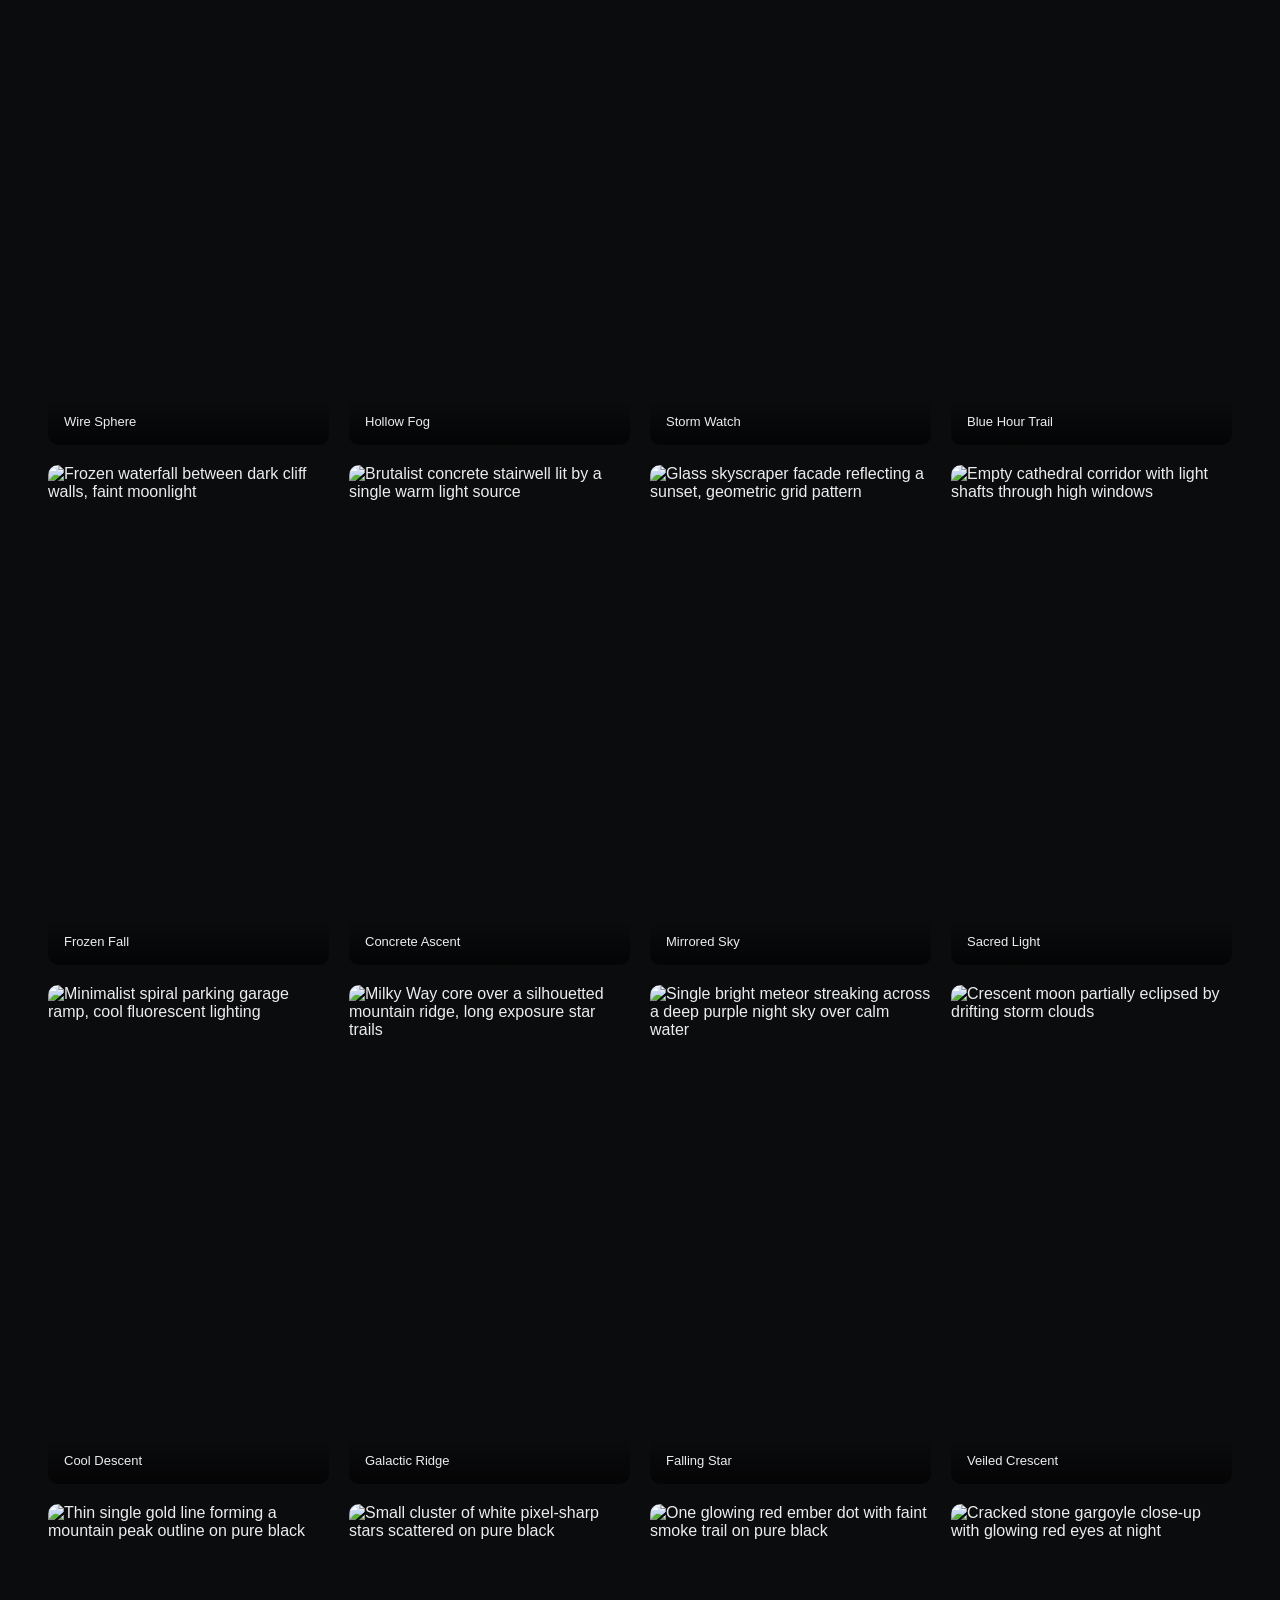
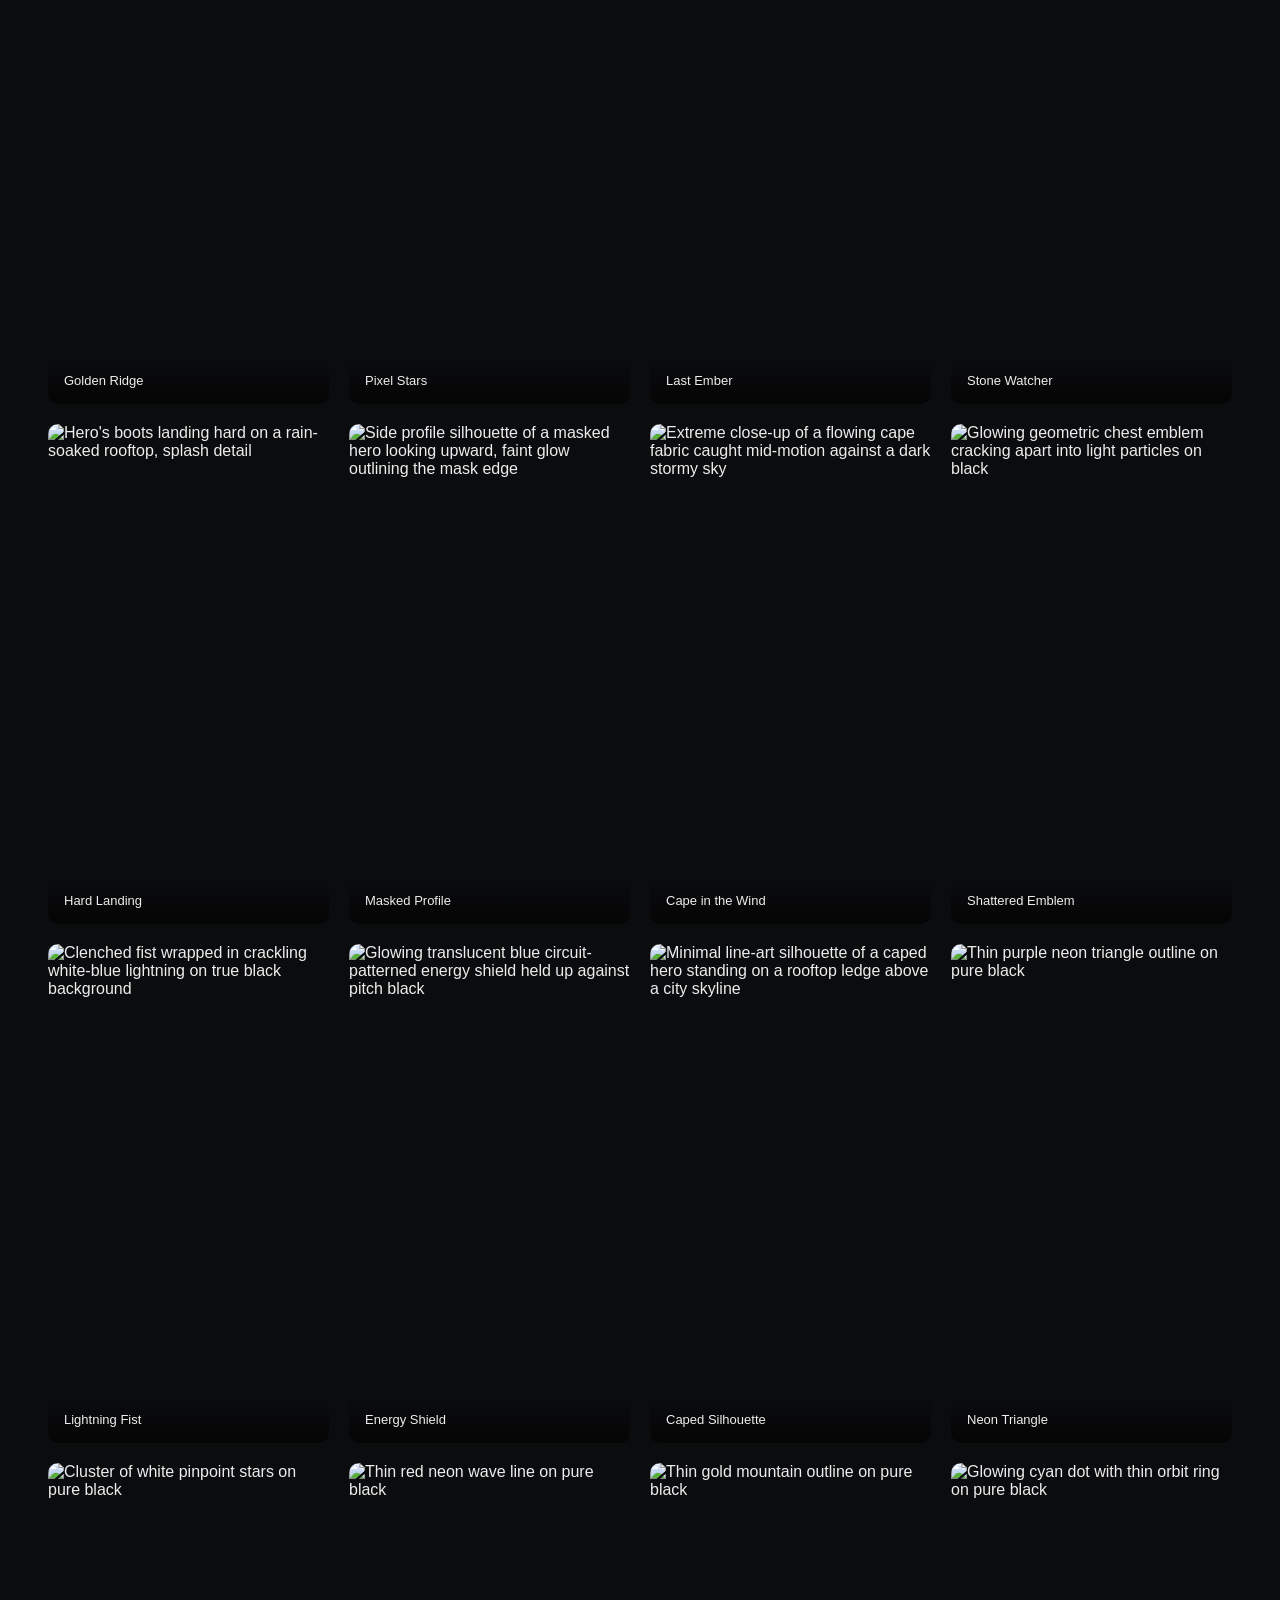
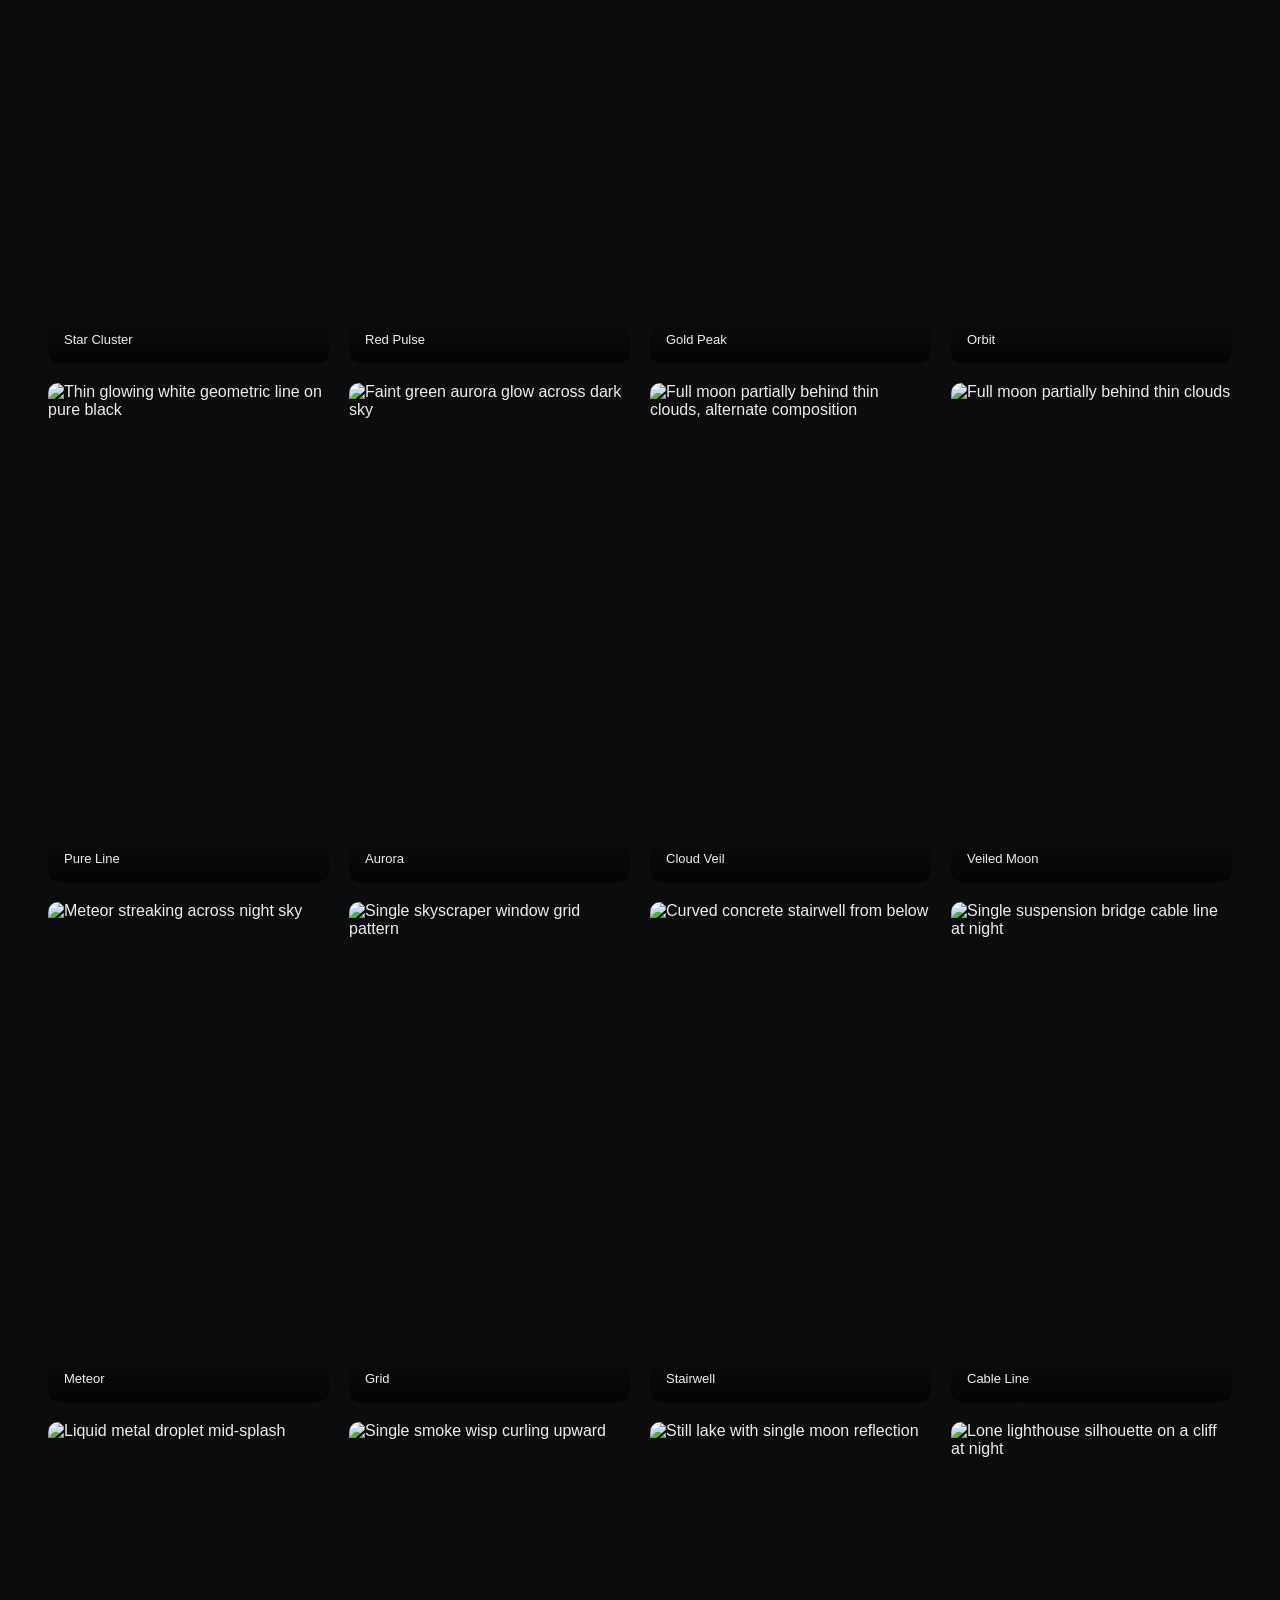
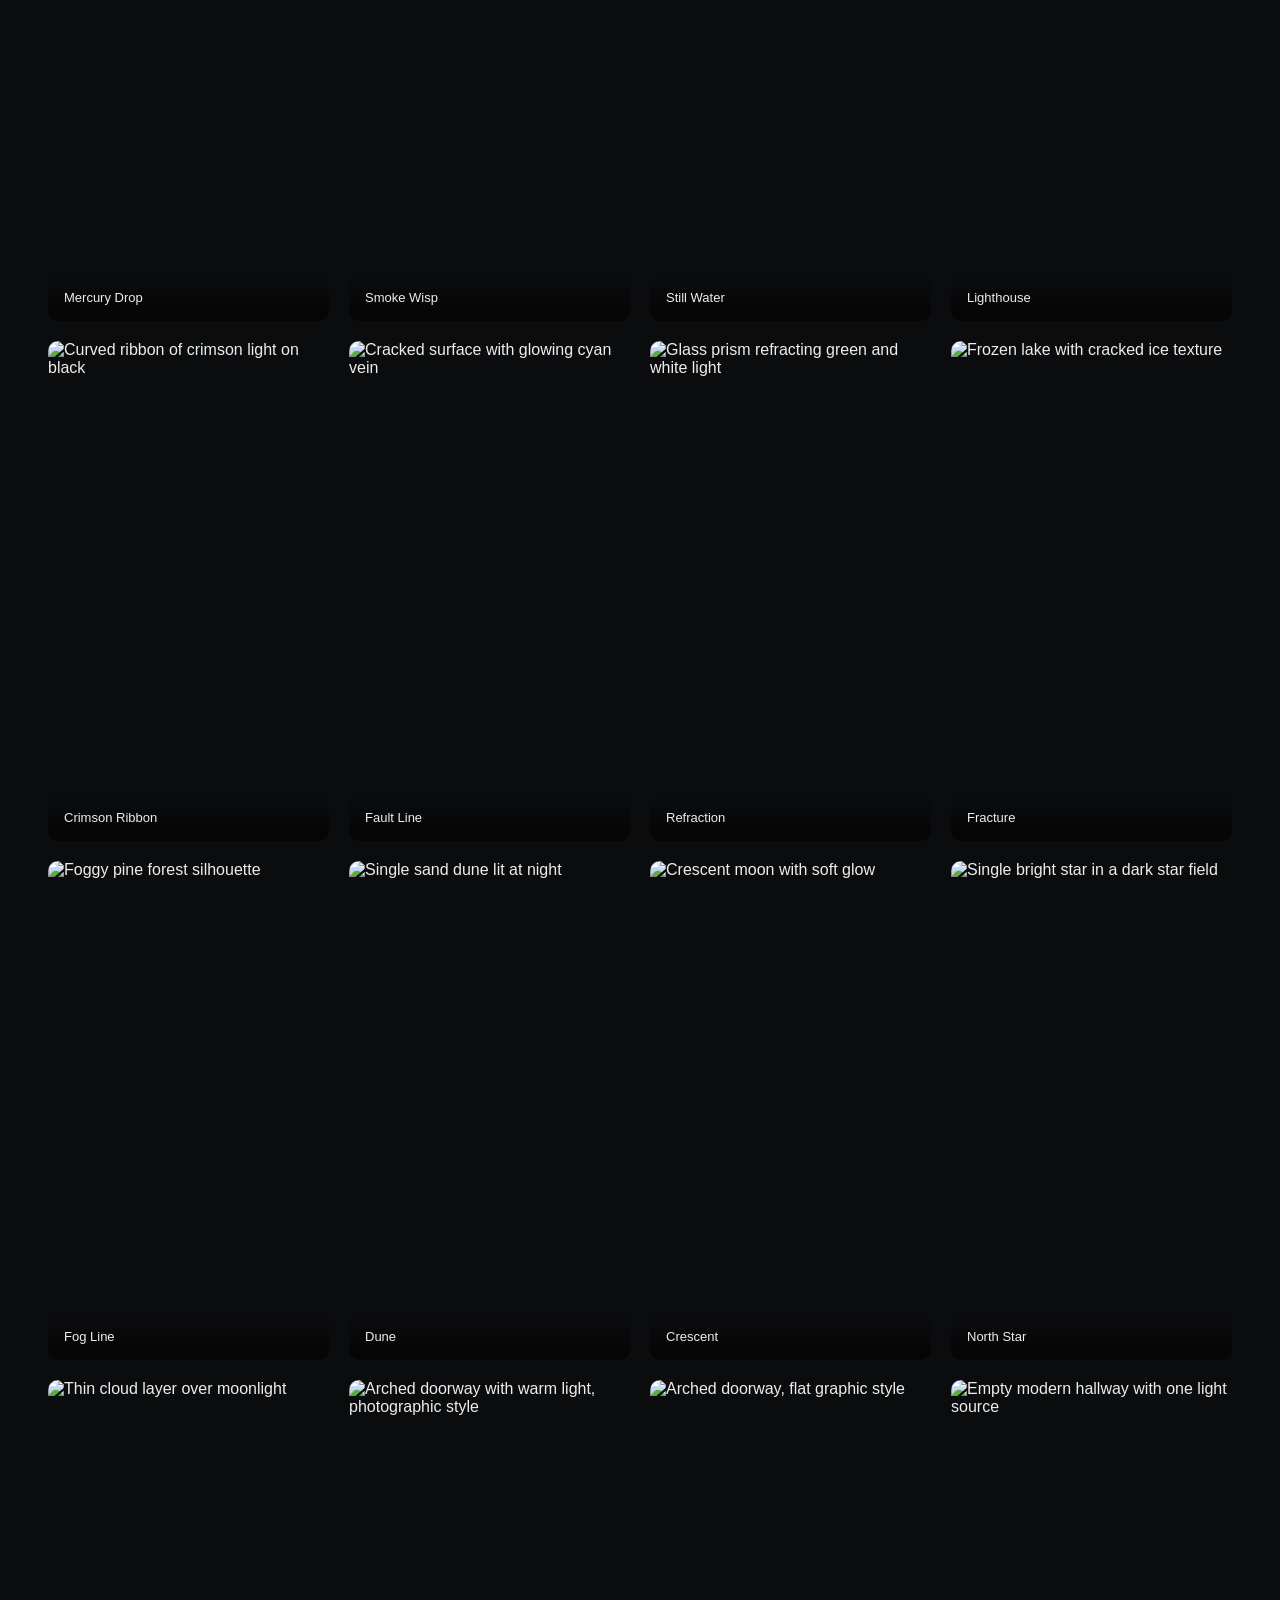
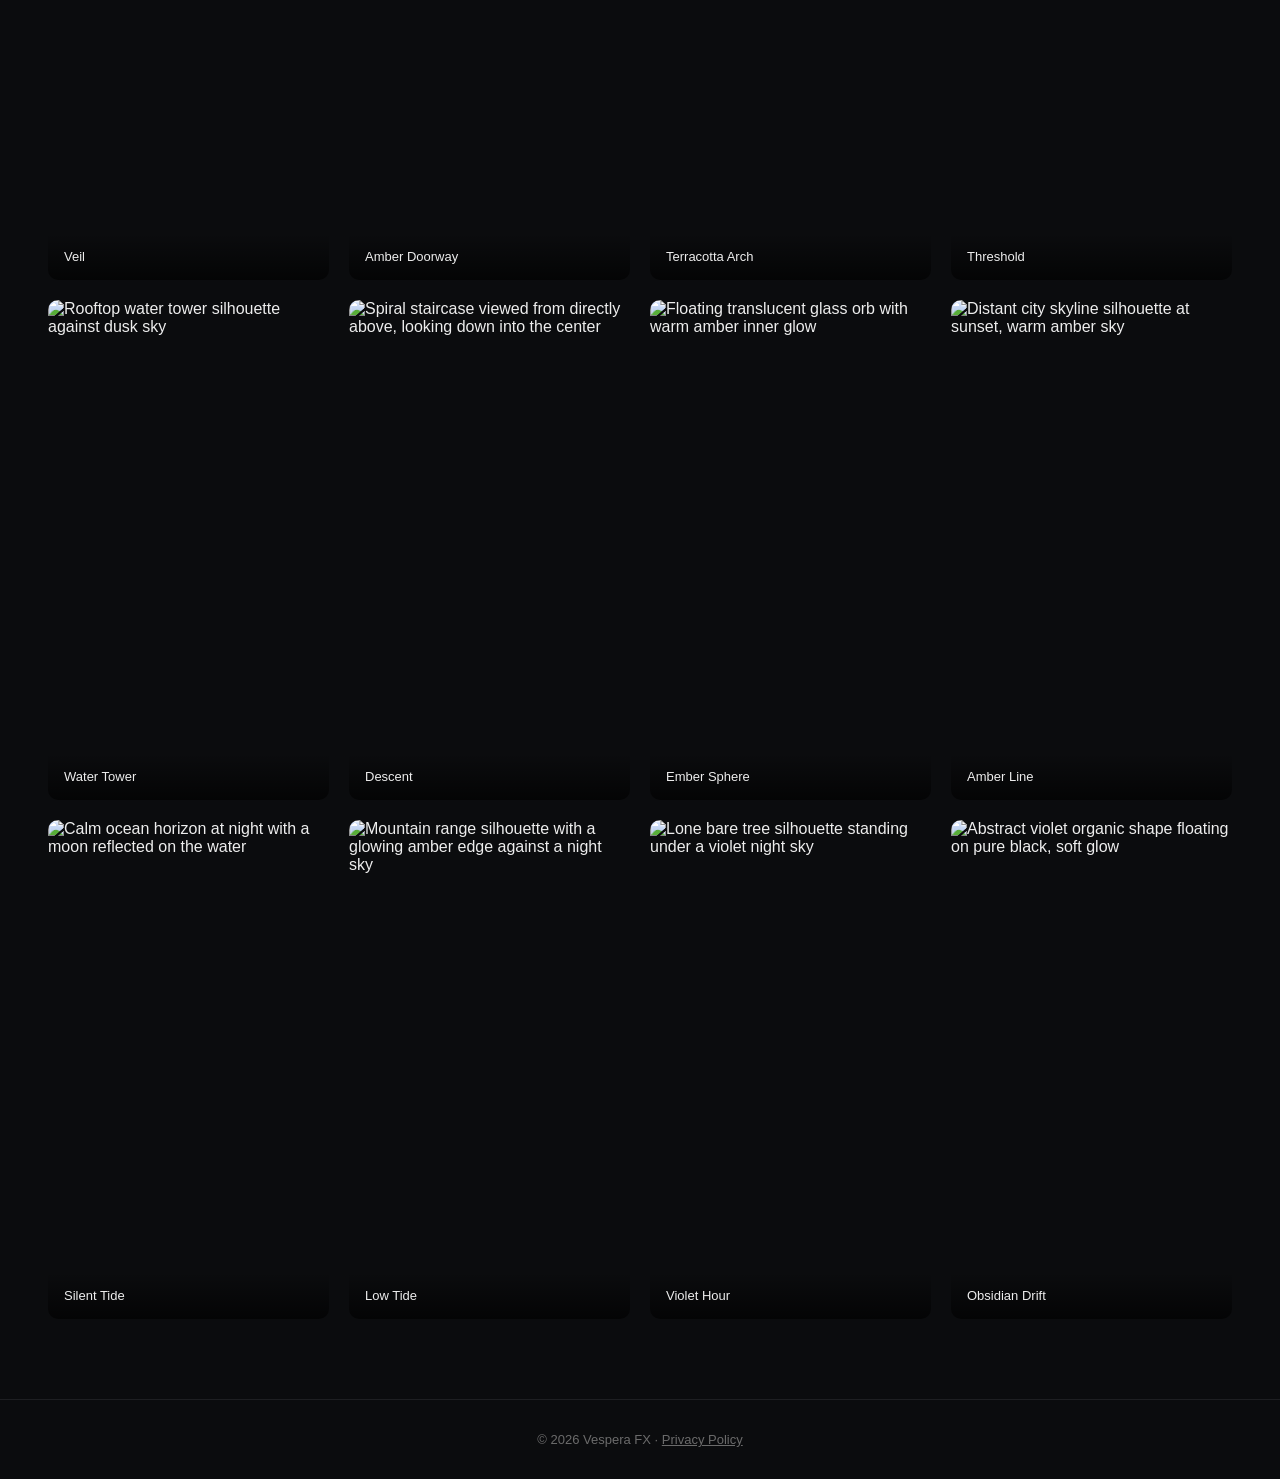
==== commit 5798781d: "Refactor header logo links, extract shared footer/privacy styles, and update project docs" ====
--- a/index.html
+++ b/index.html
@@ -18,13 +18,13 @@
   <meta name="twitter:description" content="Original dark, minimal, and AMOLED wallpapers for calm, focused screens.">
   <meta name="twitter:image" content="https://vesperalabs.github.io/vespera-fx/images/nightsky-crescent-moon.jpg">
   <link rel="icon" type="image/png" href="logo.png">
-  <link rel="stylesheet" href="styles.css?v=7">
+  <link rel="stylesheet" href="styles.css?v=9">
 </head>
 
 <body>
 
   <header>
-    <div class="logo"><img src="logo.png" alt="Vespera FX logo" class="logo-icon">Vespera<span>FX</span></div>
+    <a class="logo" href="index.html" aria-label="Vespera FX home"><img src="logo.png" alt="" class="logo-icon">Vespera<span>FX</span></a>
     <nav>
       <a href="categories.html">Categories</a>
       <a href="index.html" class="active">Latest</a>
@@ -335,8 +335,8 @@
   </div>
 
   <script src="script.js?v=7"></script>
-  <footer style="text-align: center; padding: 32px 20px; border-top: 1px solid #1E1F22; color: #6B6B6B; font-size: 13px;">
-    &copy; 2026 Vespera FX &middot; <a href="privacy.html" style="color: #6B6B6B;">Privacy Policy</a>
+  <footer class="site-footer">
+    &copy; 2026 Vespera FX &middot; <a href="privacy.html">Privacy Policy</a>
   </footer>
 </body>
 </html>
--- a/styles.css
+++ b/styles.css
@@ -27,6 +27,8 @@
 }
 
 .logo {
+  color: #EDEDED;
+  text-decoration: none;
   font-size: 20px;
   font-weight: 600;
   letter-spacing: 0.5px;
@@ -263,6 +265,44 @@
 .card {
   cursor: pointer;
   /* Signals to the visitor that clicking this does something */
+}
+
+.site-footer {
+  border-top: 1px solid #1E1F22;
+  color: #6B6B6B;
+  font-size: 13px;
+  padding: 32px 20px;
+  text-align: center;
+}
+
+.site-footer a {
+  color: inherit;
+}
+
+.privacy-heading {
+  max-width: 720px;
+}
+
+.privacy-content {
+  color: #C5C5C5;
+  font-size: 15px;
+  line-height: 1.7;
+  max-width: 720px;
+  padding: 0 48px 80px;
+}
+
+.privacy-content h2 {
+  color: #EDEDED;
+  font-size: 18px;
+  margin: 32px 0 12px;
+}
+
+.privacy-content p {
+  margin-bottom: 16px;
+}
+
+.privacy-content .privacy-intro {
+  margin-bottom: 24px;
 }
 
 .card:focus-visible,
@@ -339,8 +379,50 @@
   /* Shows "1152 x 896 · 461 KB" style details, pulled from each image's real file data */
 }
 
-/* --- Mobile adjustments: everything above was sized for desktop. --- */
-/* This block only applies below 600px wide, i.e. phones. */
+/* --- Tablet adjustments: keep galleries comfortably two-column between
+   phone and desktop sizes instead of briefly dropping to one huge card. --- */
+@media (min-width: 601px) and (max-width: 800px) {
+
+  header {
+    padding: 24px 32px;
+  }
+
+  .hero {
+    padding: 64px 32px 48px;
+  }
+
+  .hero h1 {
+    font-size: 40px;
+  }
+
+  .page-heading {
+    padding: 48px 32px 28px;
+  }
+
+  .search-bar {
+    padding: 0 32px 28px;
+  }
+
+  .no-results {
+    padding: 0 32px 48px;
+  }
+
+  .category-label,
+  .breadcrumb {
+    padding-left: 32px;
+    padding-right: 32px;
+  }
+
+  .grid,
+  .category-grid {
+    grid-template-columns: repeat(2, minmax(0, 1fr));
+    gap: 16px;
+    padding-left: 32px;
+    padding-right: 32px;
+  }
+}
+
+/* --- Phone adjustments: everything above was sized for larger screens. --- */
 @media (max-width: 600px) {
 
   header {
@@ -373,12 +455,6 @@
     height: 20px;
   }
 
-  nav a {
-    font-size: 13px;
-    padding: 7px 14px;
-    margin-left: 8px;
-  }
-
   .hero {
     padding: 48px 20px 40px;
   }
@@ -437,4 +513,23 @@
   .breadcrumb {
     padding: 0 20px;
   }
-}
+
+  .lightbox {
+    gap: 16px;
+    padding: 24px 20px;
+  }
+
+  .lightbox-image {
+    max-width: 100%;
+    max-height: 68vh;
+  }
+
+  .lightbox-close {
+    top: 16px;
+    right: 20px;
+  }
+
+  .privacy-content {
+    padding: 0 20px 48px;
+  }
+}
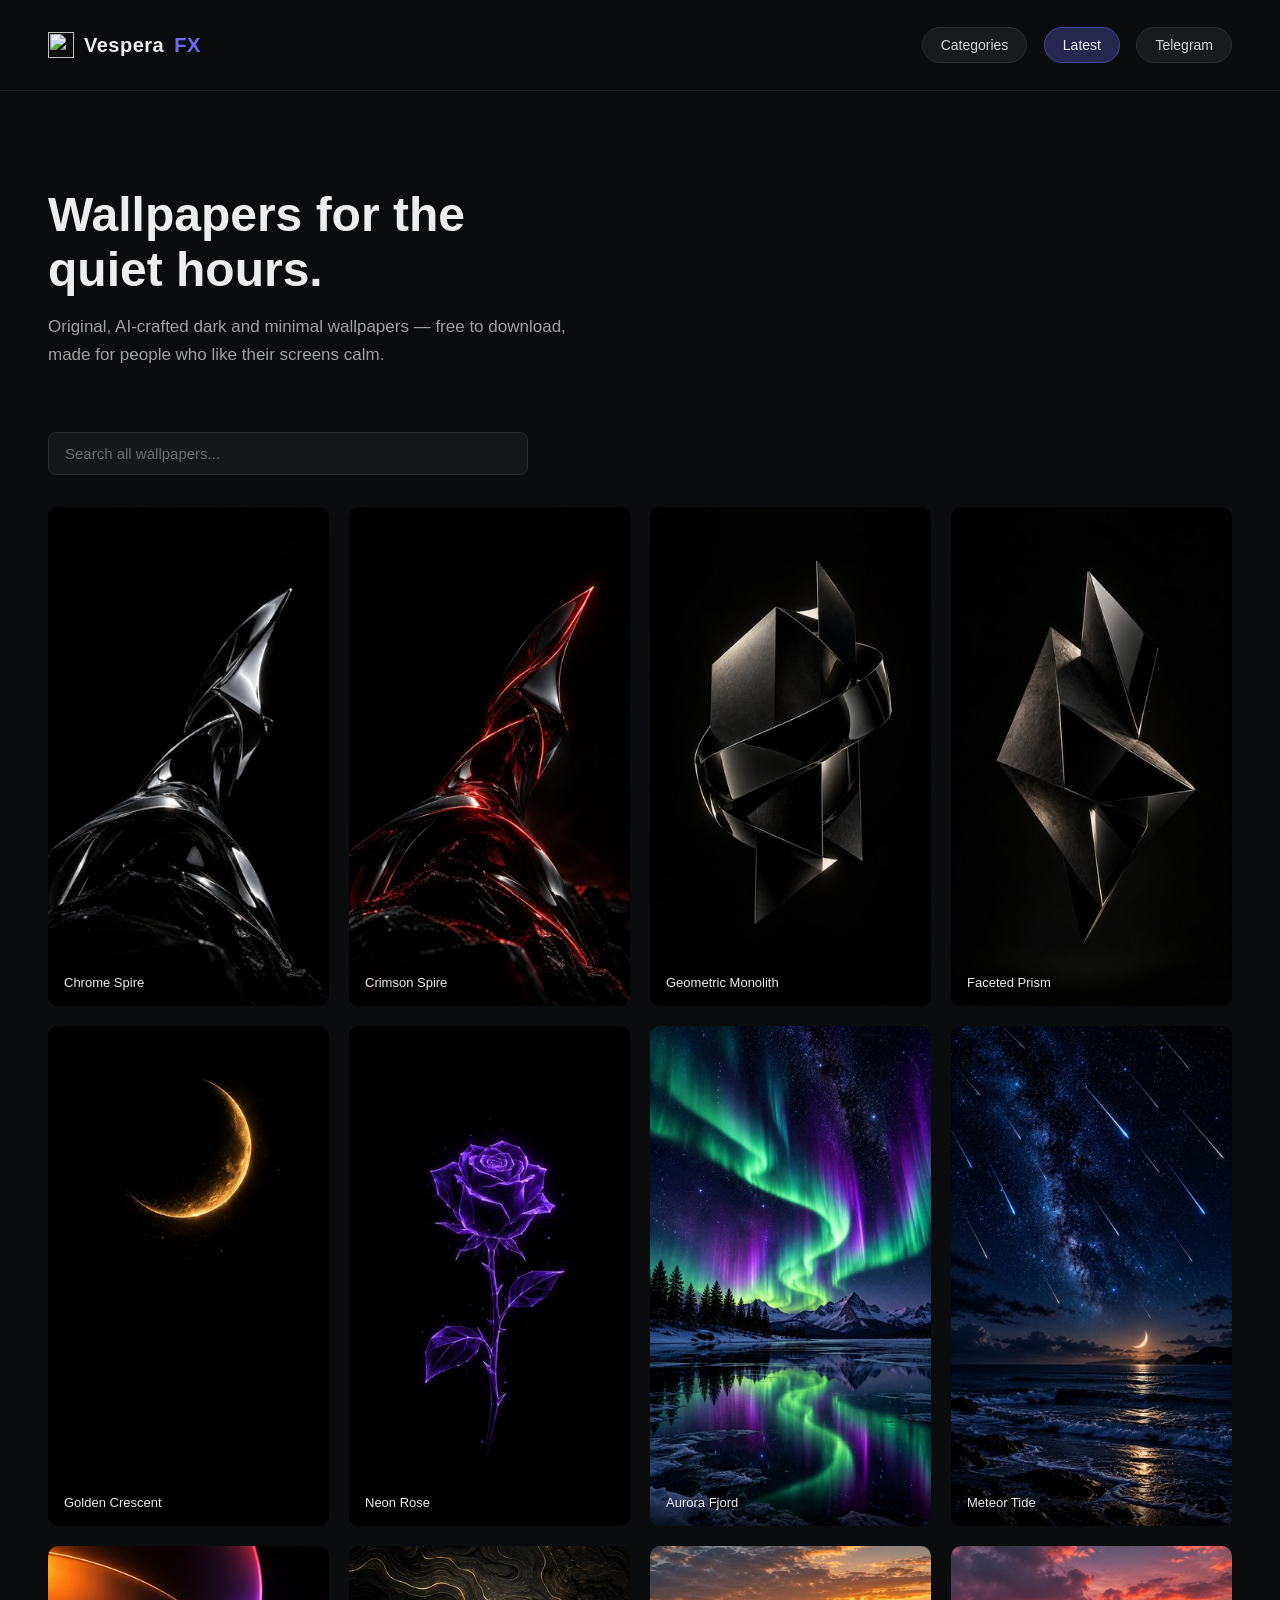
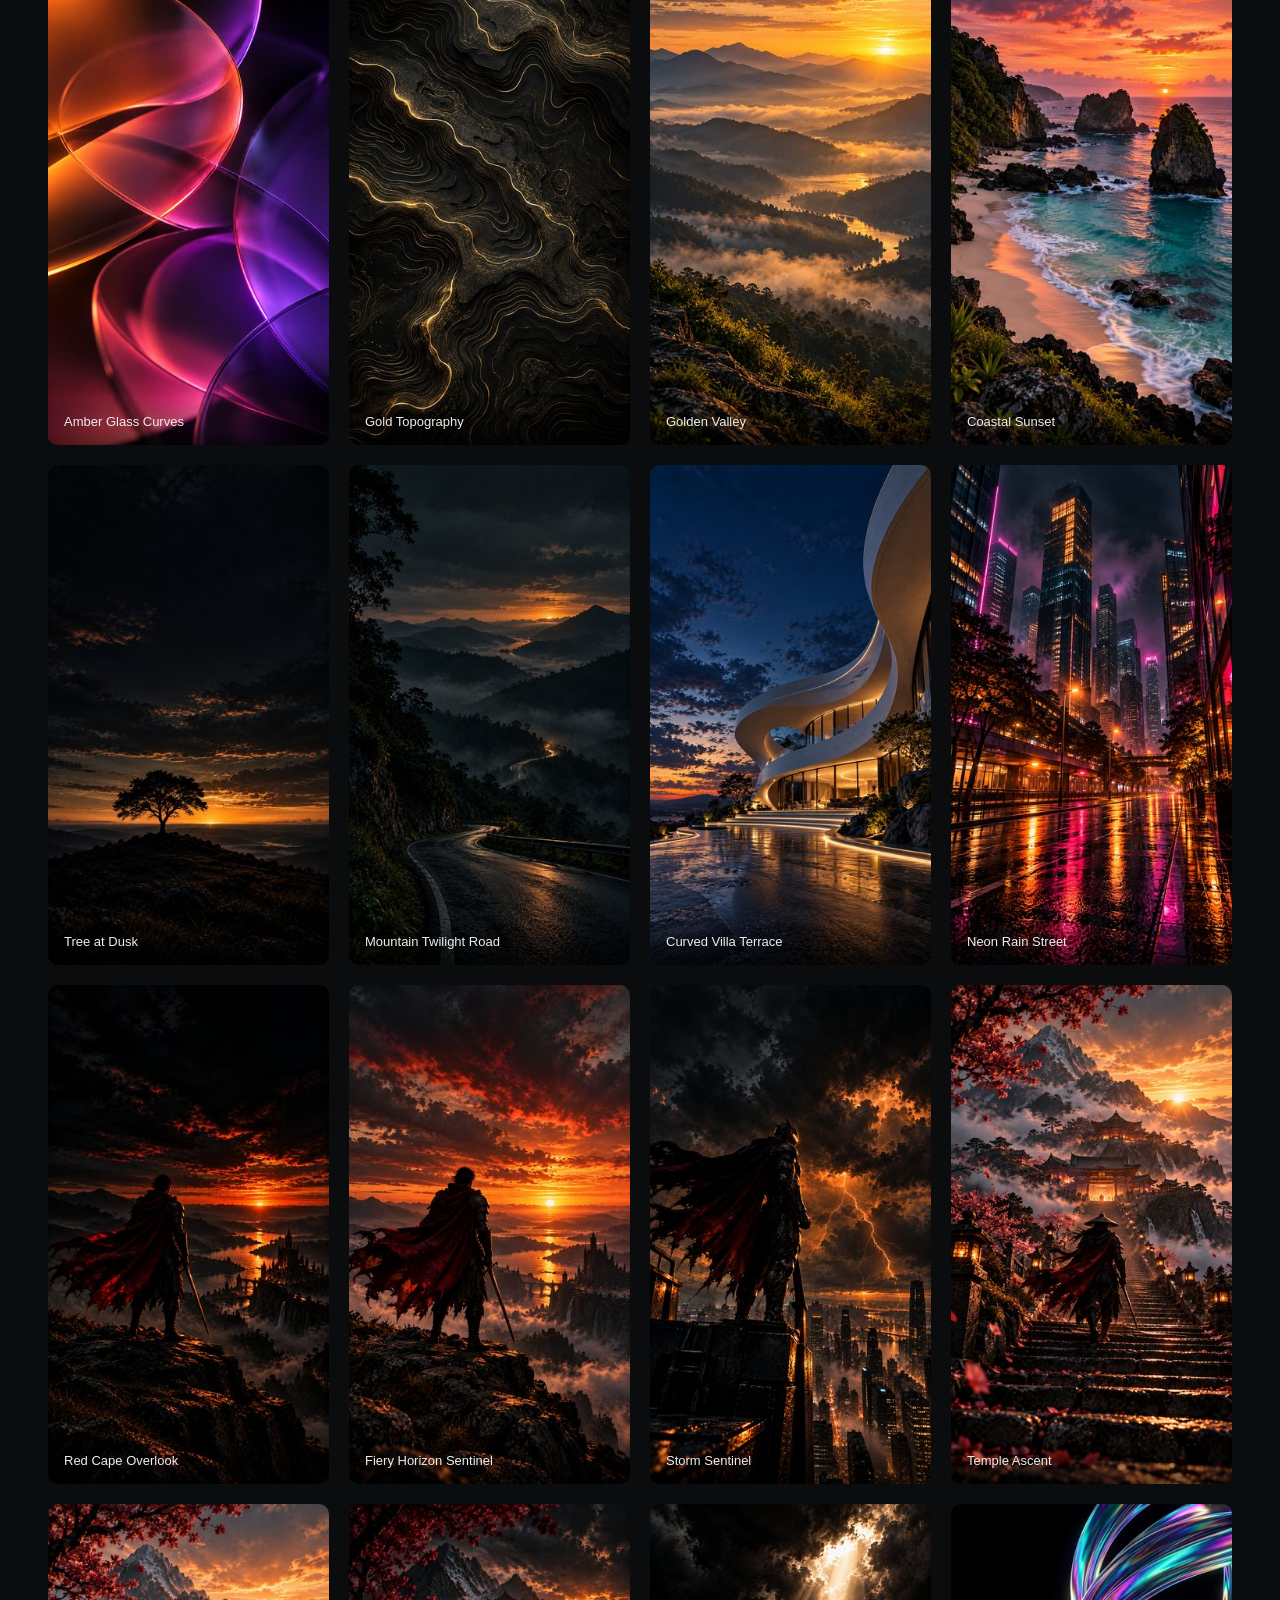
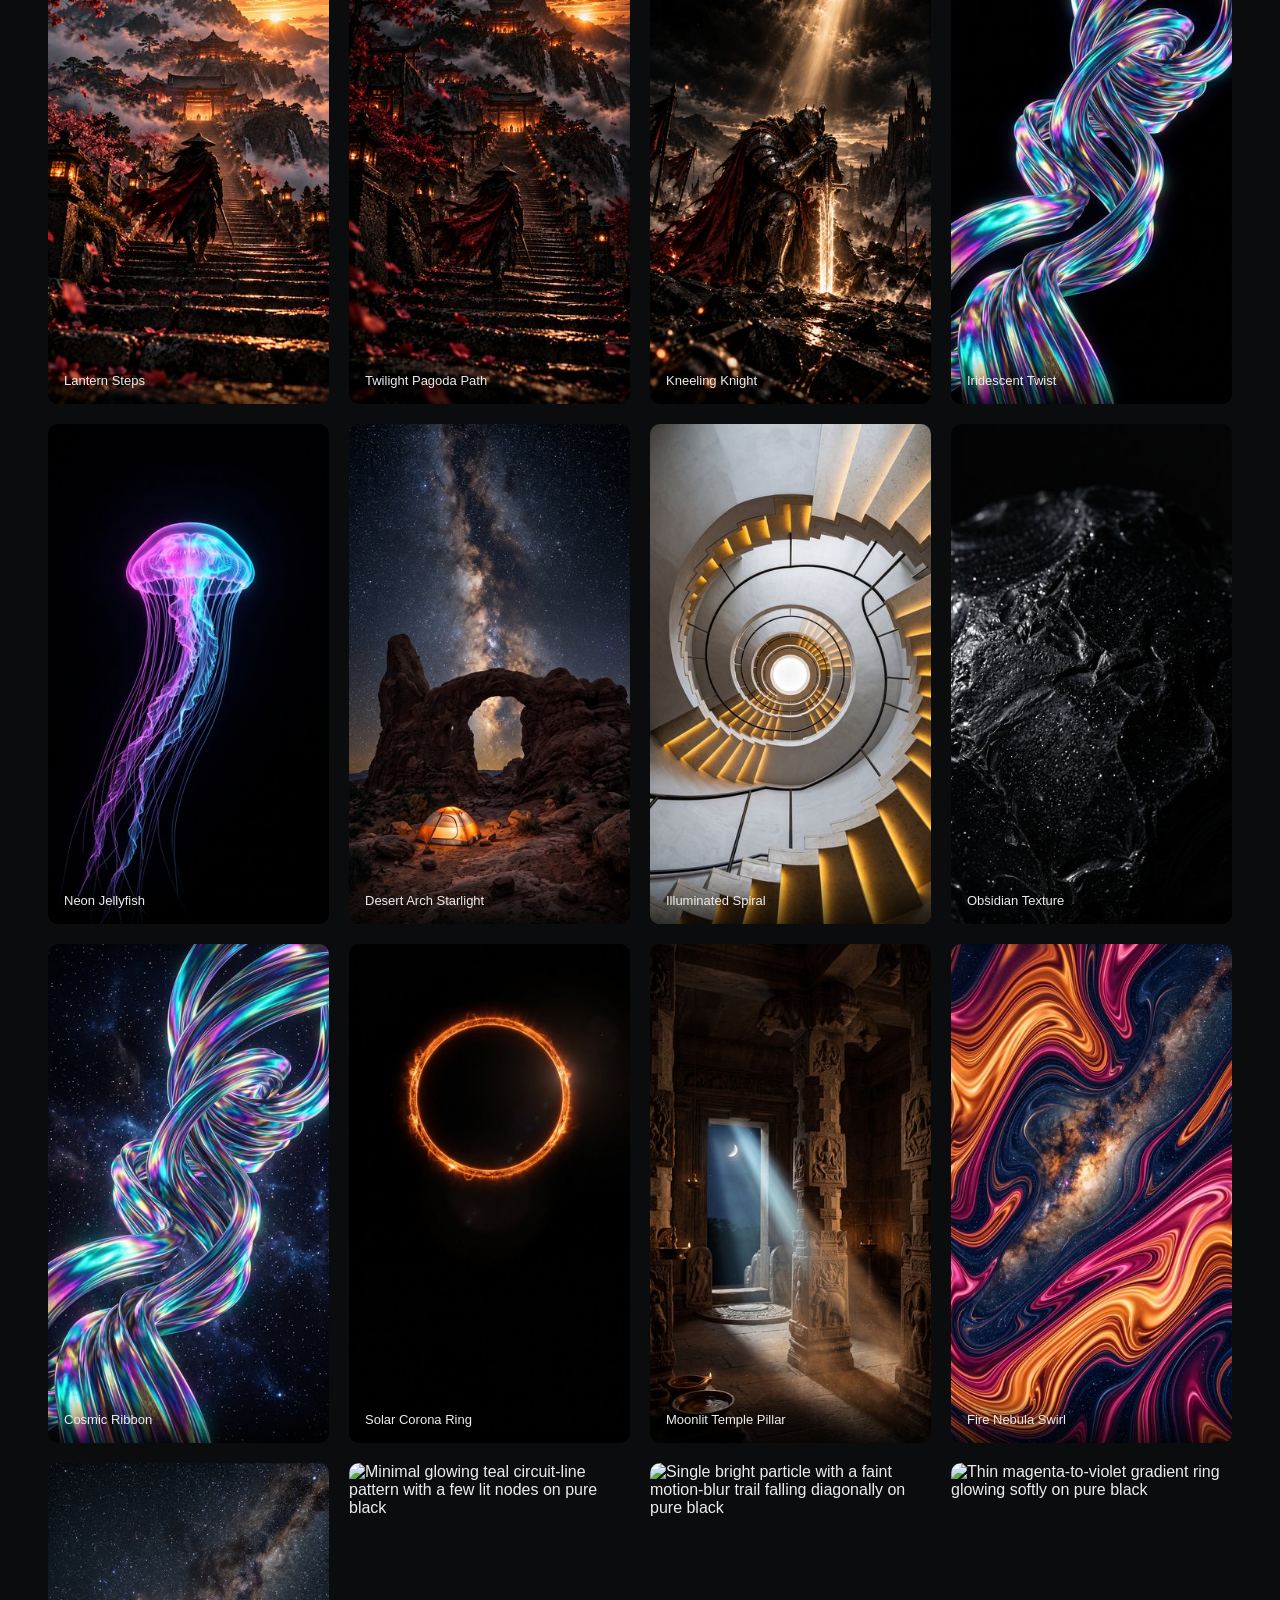
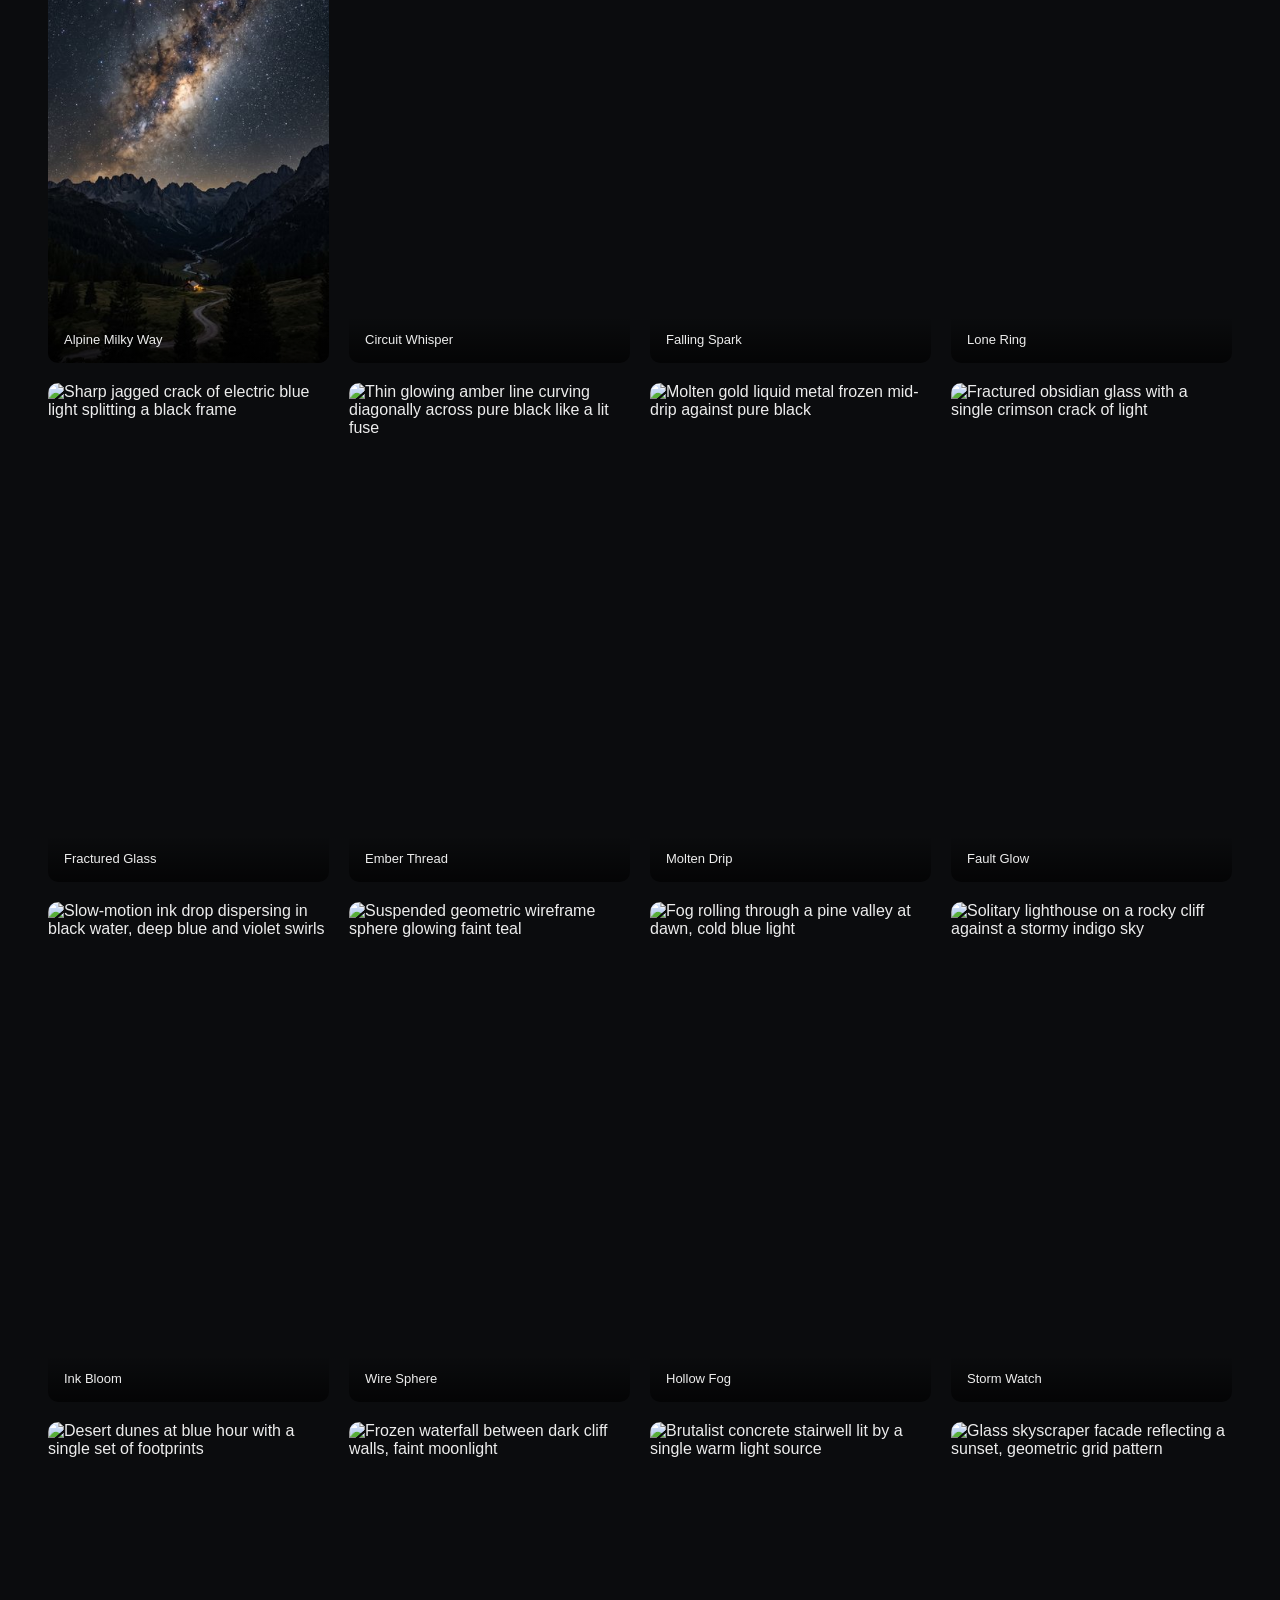
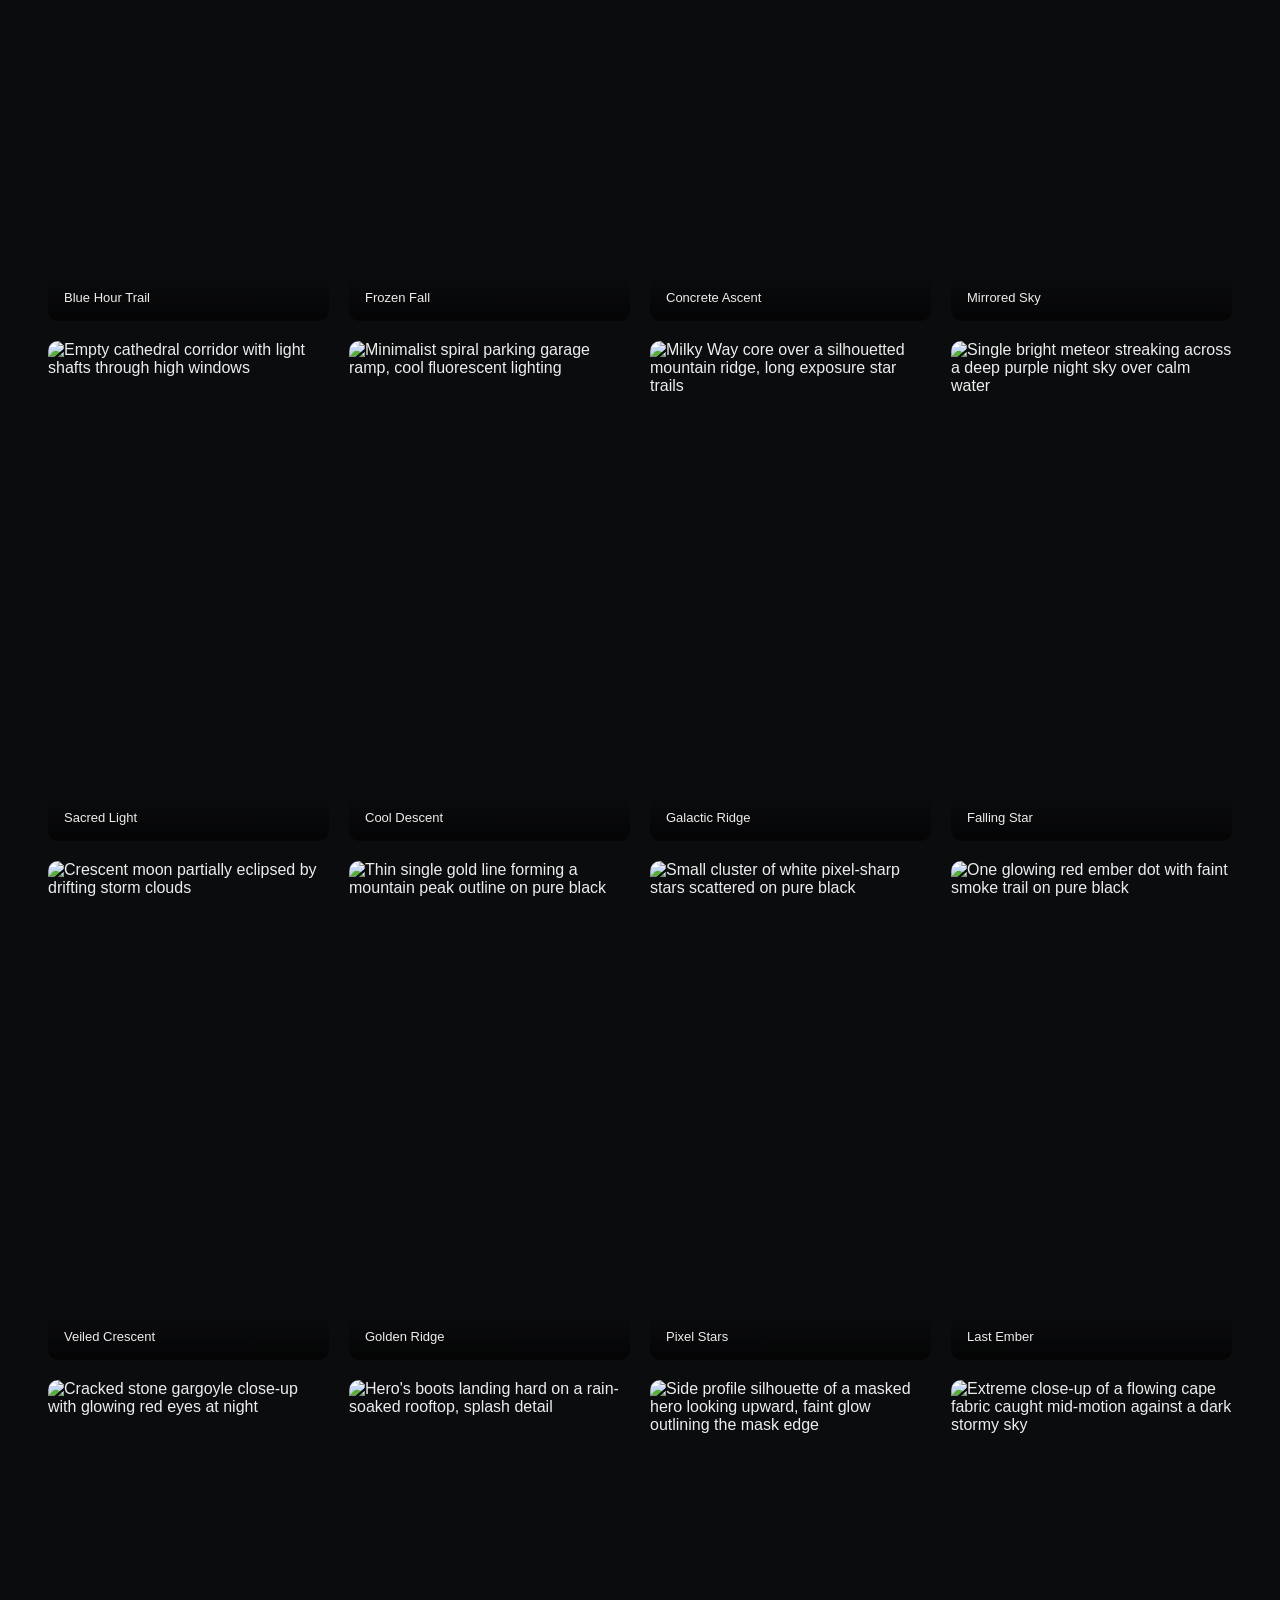
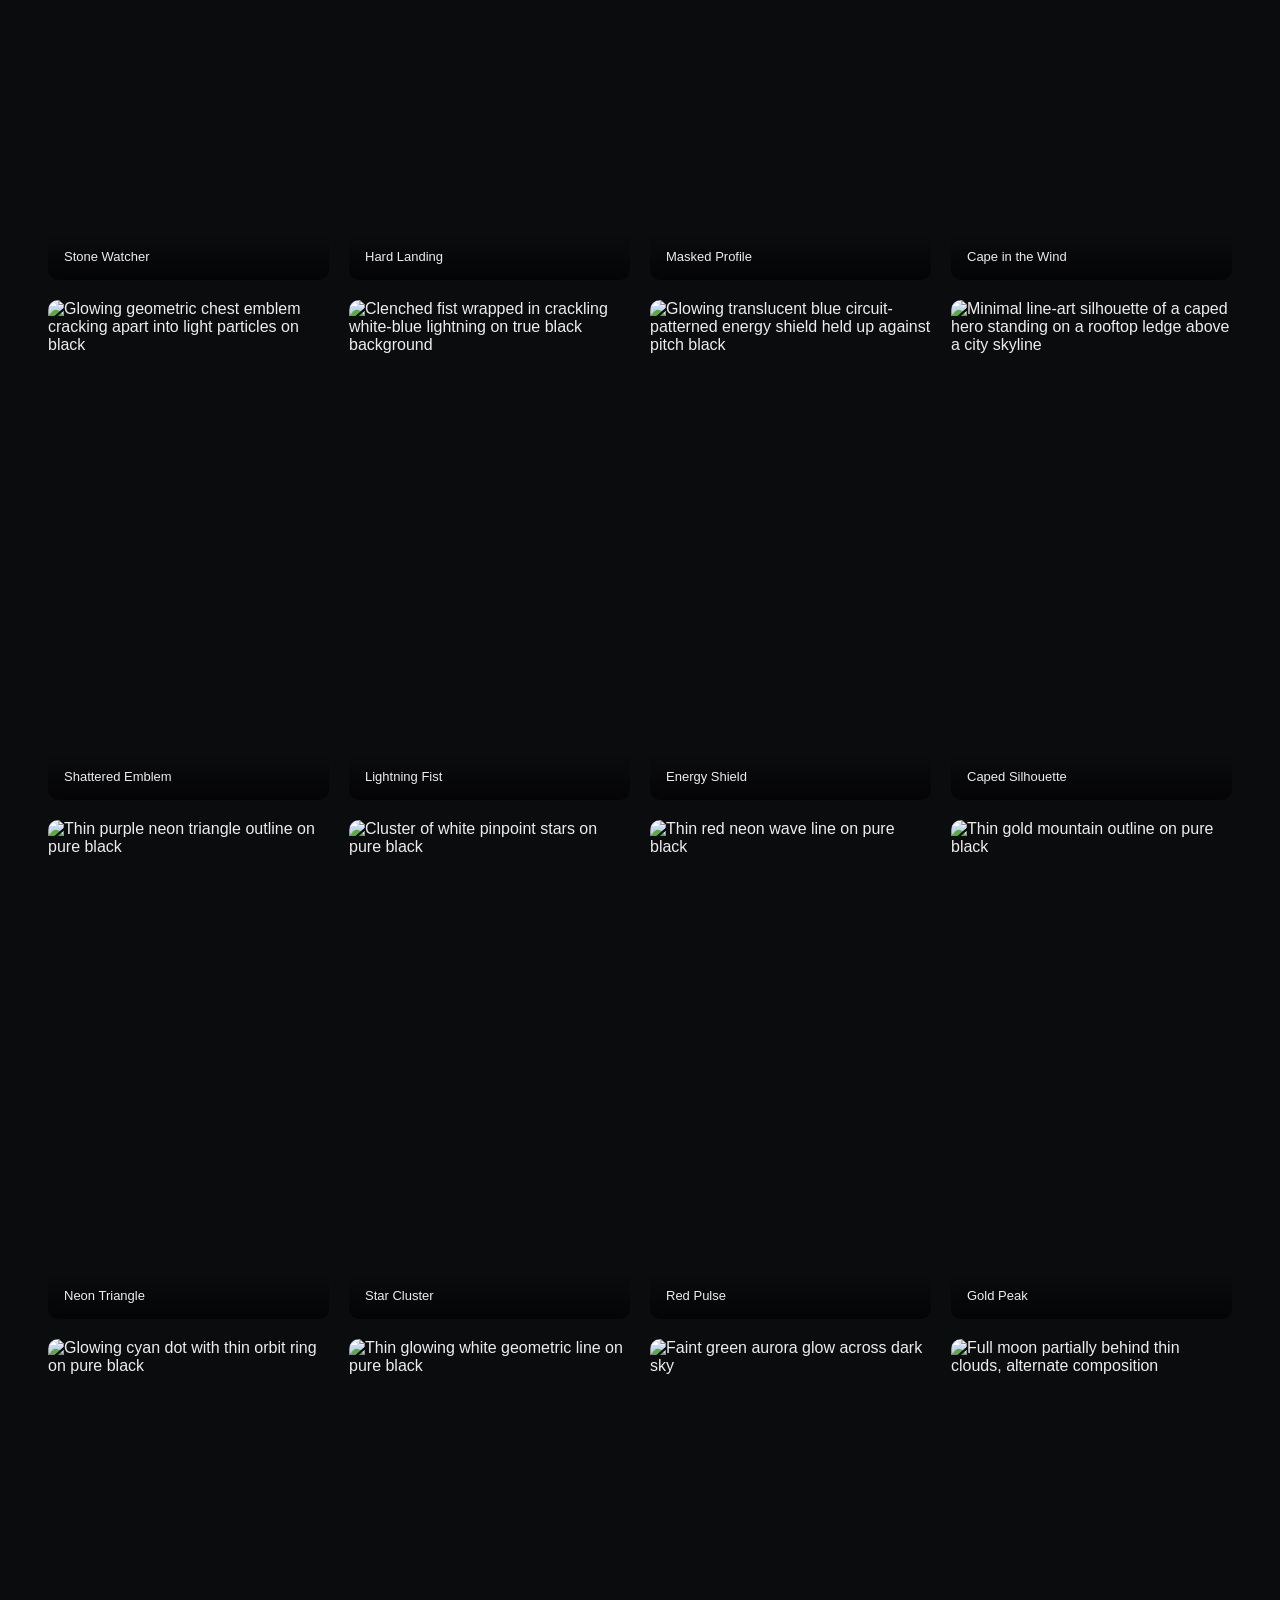
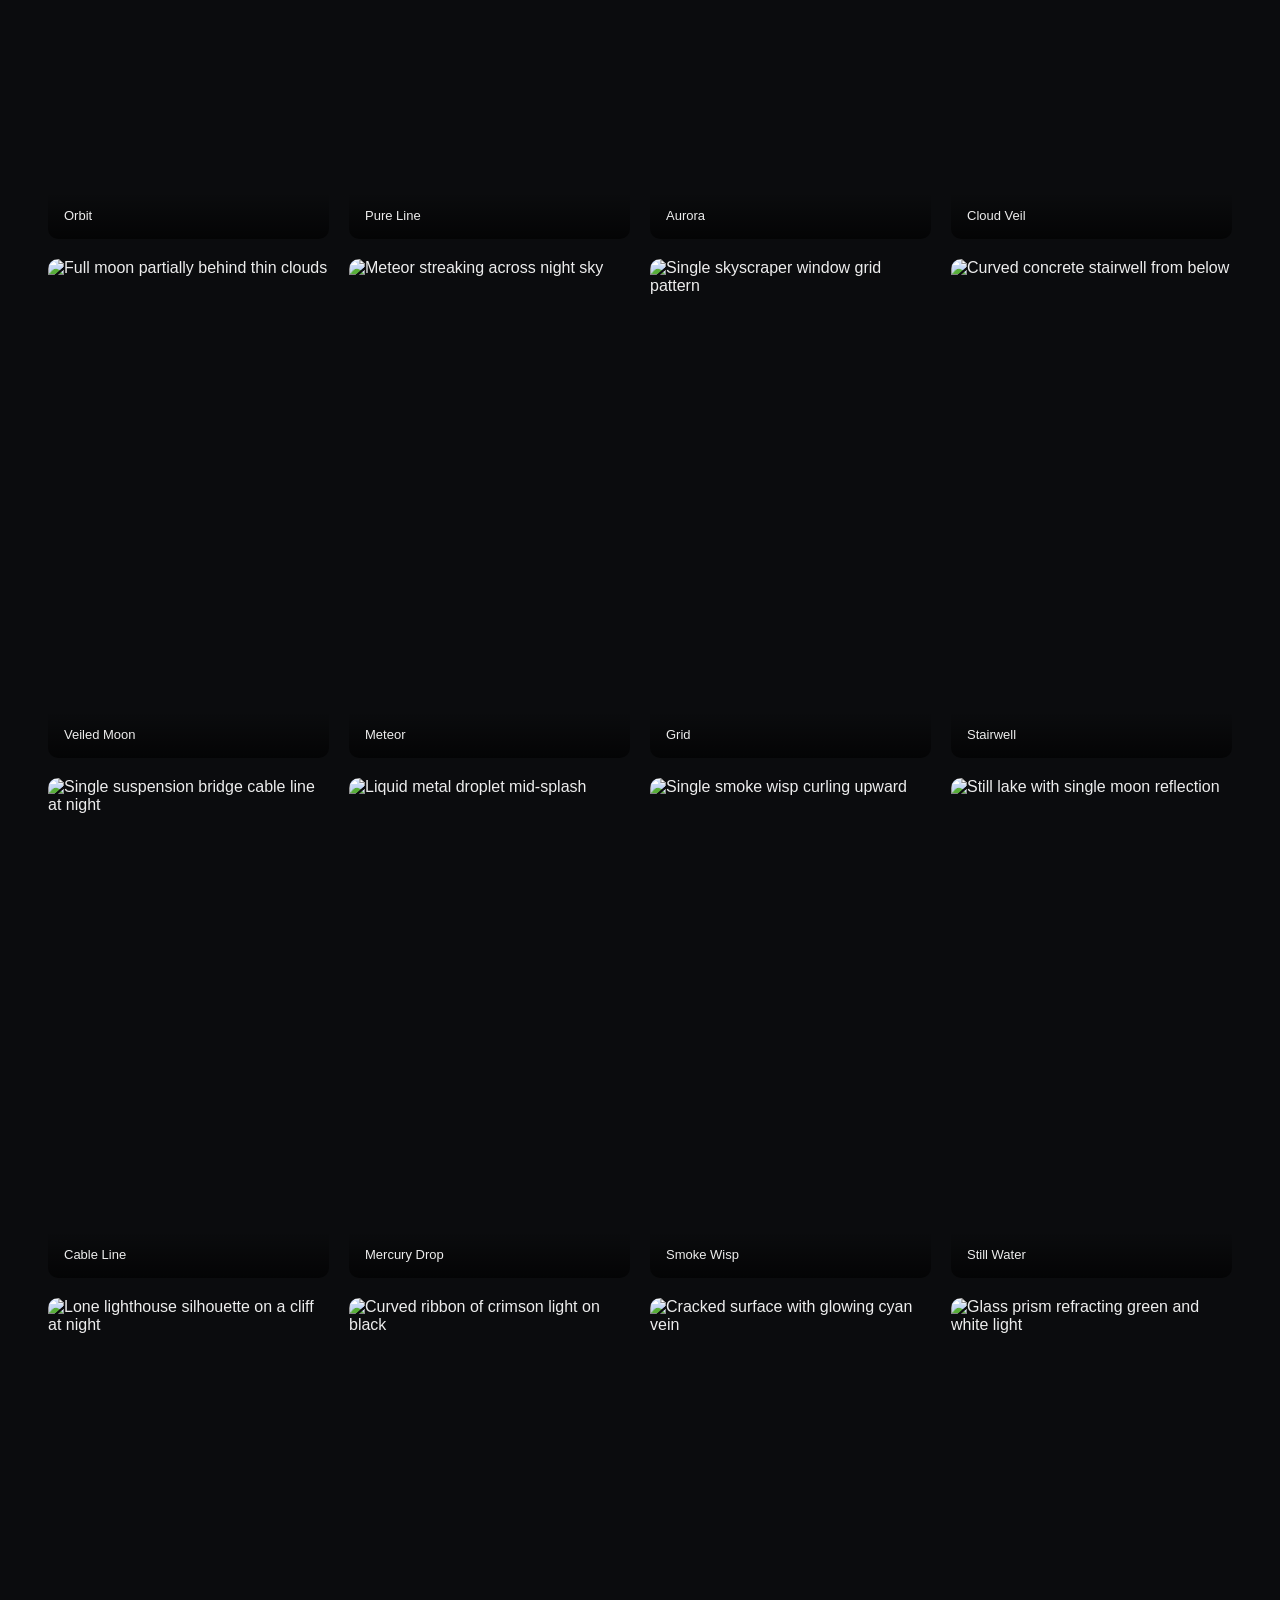
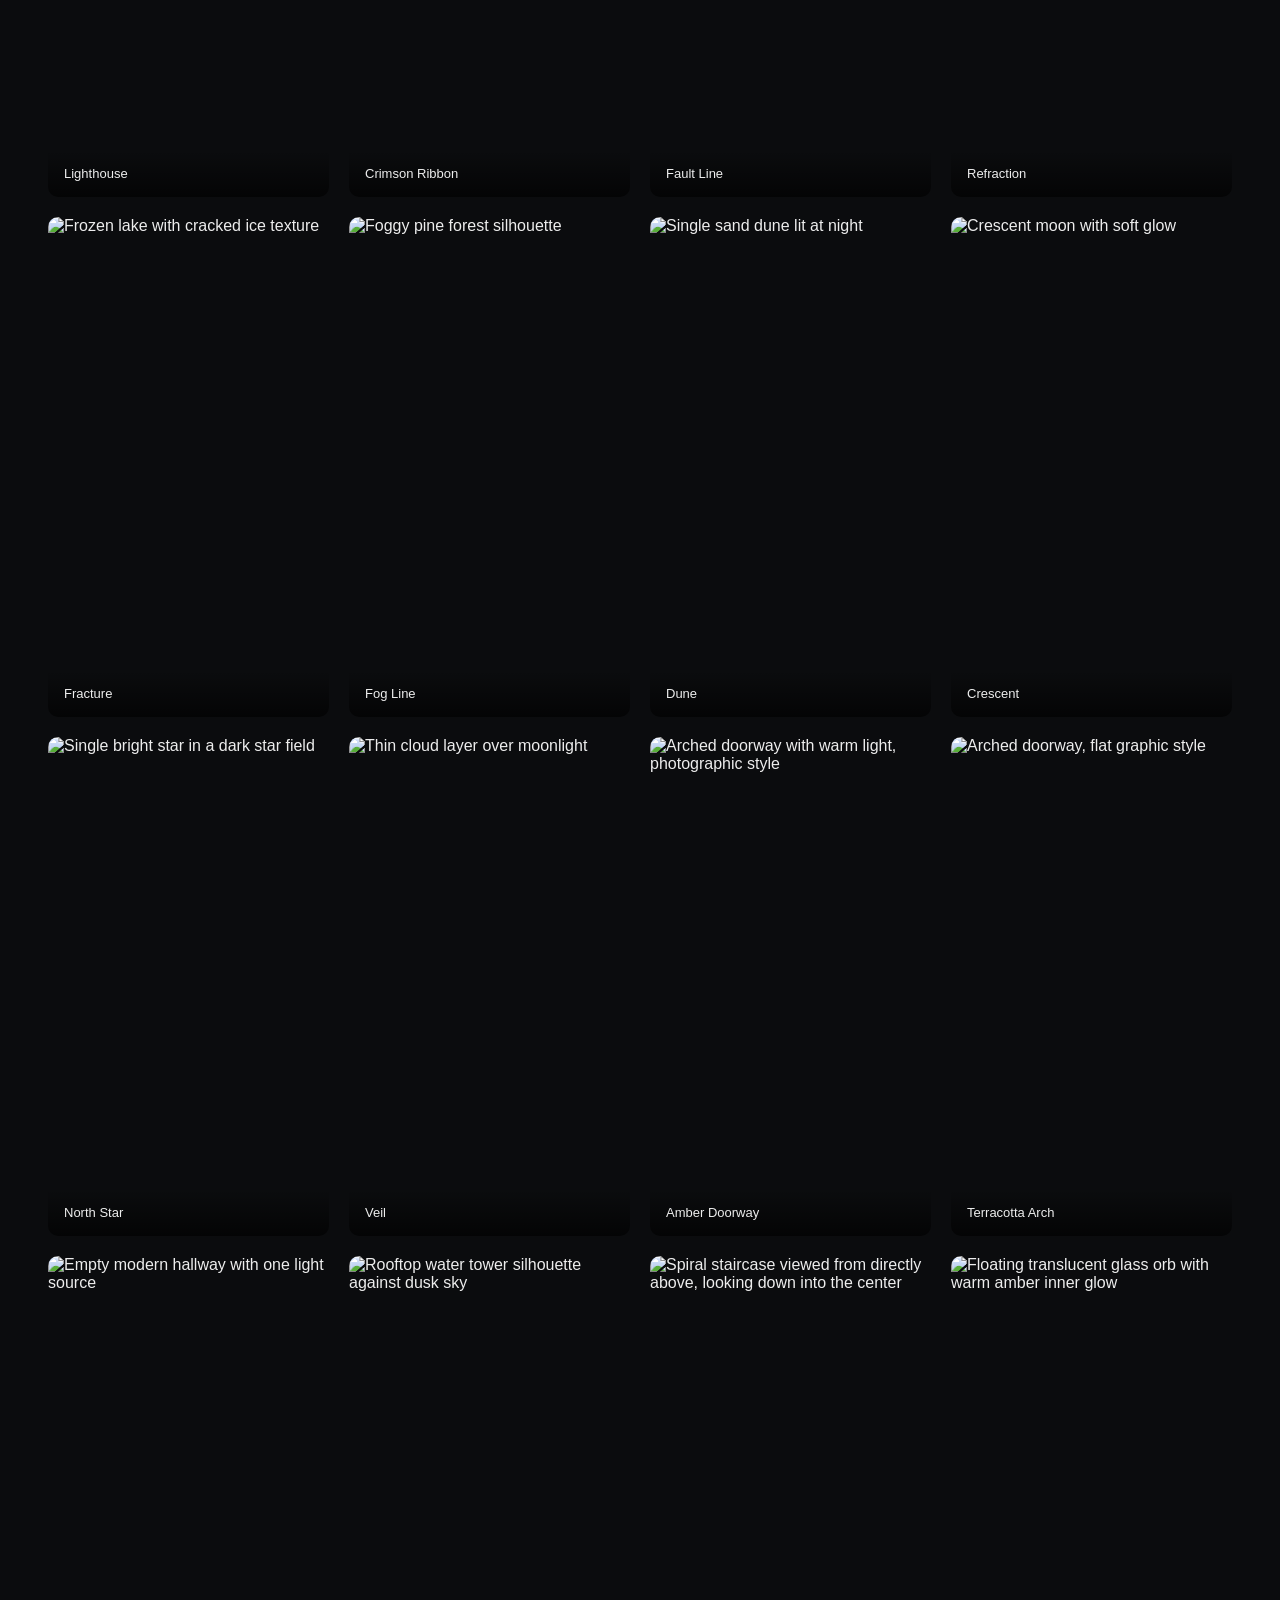
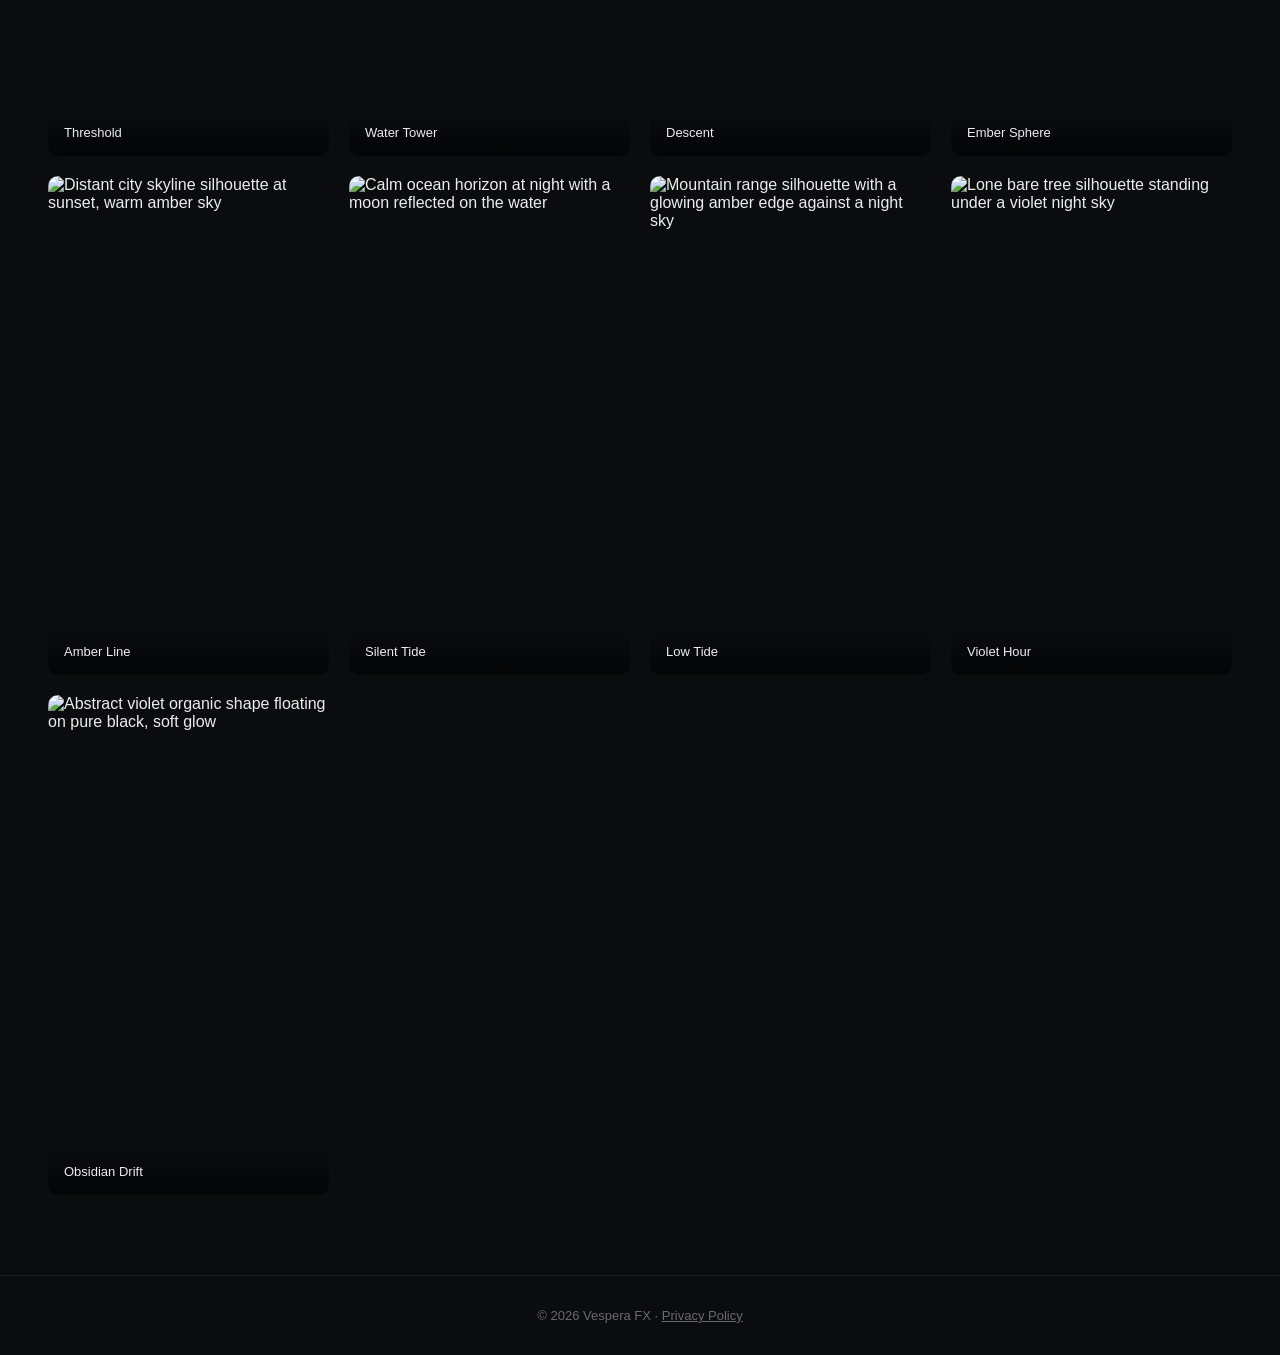
==== commit 24c7cbf4: "Update gallery feeds and categories for all 33 new wallpapers" ====
--- a/index.html
+++ b/index.html
@@ -46,7 +46,139 @@
   <!-- Every wallpaper, newest first. This is a real "Latest" feed now, not a fixed 3. -->
   <section class="grid">
 
-    <div class="card" data-resolution="1440 × 2560" data-size="1.9 MB">
+        <div class="card" data-resolution="941 × 1672" data-size="314 KB">
+      <img src="images/thumbs/amoled-chrome-spire.jpg" data-full="images/amoled-chrome-spire.jpg" alt="Abstract chrome spire sculpture with glossy liquid reflections rising from dark rock on pure black" loading="lazy">
+      <div class="label">Chrome Spire</div>
+    </div>
+    <div class="card" data-resolution="940 × 1672" data-size="465 KB">
+      <img src="images/thumbs/amoled-crimson-spire.jpg" data-full="images/amoled-crimson-spire.jpg" alt="Chrome spire sculpture with glowing crimson red edges and reflections on dark obsidian rock" loading="lazy">
+      <div class="label">Crimson Spire</div>
+    </div>
+    <div class="card" data-resolution="941 × 1672" data-size="419 KB">
+      <img src="images/thumbs/abstract-geometric-monolith.jpg" data-full="images/abstract-geometric-monolith.jpg" alt="Minimalist dark geometric block wrapped in a floating metallic chrome band" loading="lazy">
+      <div class="label">Geometric Monolith</div>
+    </div>
+    <div class="card" data-resolution="941 × 1672" data-size="425 KB">
+      <img src="images/thumbs/abstract-faceted-prism.jpg" data-full="images/abstract-faceted-prism.jpg" alt="Minimal faceted obsidian crystal prism with sharp reflective bevels on black" loading="lazy">
+      <div class="label">Faceted Prism</div>
+    </div>
+    <div class="card" data-resolution="941 × 1672" data-size="197 KB">
+      <img src="images/thumbs/amoled-golden-crescent.jpg" data-full="images/amoled-golden-crescent.jpg" alt="Delicate glowing golden crescent moon suspended in pitch black void" loading="lazy">
+      <div class="label">Golden Crescent</div>
+    </div>
+    <div class="card" data-resolution="941 × 1672" data-size="368 KB">
+      <img src="images/thumbs/amoled-neon-rose.jpg" data-full="images/amoled-neon-rose.jpg" alt="Luminescent violet crystal rose with glowing thorns floating on pure black" loading="lazy">
+      <div class="label">Neon Rose</div>
+    </div>
+    <div class="card" data-resolution="941 × 1672" data-size="1.1 MB">
+      <img src="images/thumbs/nightsky-aurora-fjord.jpg" data-full="images/nightsky-aurora-fjord.jpg" alt="Vibrant green and magenta aurora borealis reflected in a frozen mountain lake" loading="lazy">
+      <div class="label">Aurora Fjord</div>
+    </div>
+    <div class="card" data-resolution="941 × 1671" data-size="1.3 MB">
+      <img src="images/thumbs/nightsky-meteor-ocean.jpg" data-full="images/nightsky-meteor-ocean.jpg" alt="Shooting star meteor shower over dark ocean waves and a setting crescent moon" loading="lazy">
+      <div class="label">Meteor Tide</div>
+    </div>
+    <div class="card" data-resolution="941 × 1672" data-size="557 KB">
+      <img src="images/thumbs/abstract-amber-glass-curves.jpg" data-full="images/abstract-amber-glass-curves.jpg" alt="Translucent curved glass ribbons glowing with warm amber and magenta gradients" loading="lazy">
+      <div class="label">Amber Glass Curves</div>
+    </div>
+    <div class="card" data-resolution="941 × 1672" data-size="1.5 MB">
+      <img src="images/thumbs/amoled-gold-topography.jpg" data-full="images/amoled-gold-topography.jpg" alt="Dark textured topographic contour ridges veined with shimmering metallic gold dust" loading="lazy">
+      <div class="label">Gold Topography</div>
+    </div>
+    <div class="card" data-resolution="941 × 1672" data-size="1.1 MB">
+      <img src="images/thumbs/landscape-golden-valley.jpg" data-full="images/landscape-golden-valley.jpg" alt="Misty mountain valley with a winding sunlit river at golden hour sunrise" loading="lazy">
+      <div class="label">Golden Valley</div>
+    </div>
+    <div class="card" data-resolution="941 × 1672" data-size="1.2 MB">
+      <img src="images/thumbs/landscape-coastal-sunset.jpg" data-full="images/landscape-coastal-sunset.jpg" alt="Dramatic sea stacks and turquoise waves breaking on a sandy shore at sunset" loading="lazy">
+      <div class="label">Coastal Sunset</div>
+    </div>
+    <div class="card" data-resolution="941 × 1672" data-size="669 KB">
+      <img src="images/thumbs/nightsky-lone-tree-dusk.jpg" data-full="images/nightsky-lone-tree-dusk.jpg" alt="Solitary oak tree silhouette atop a dark hill under dramatic sunset clouds" loading="lazy">
+      <div class="label">Tree at Dusk</div>
+    </div>
+    <div class="card" data-resolution="941 × 1672" data-size="848 KB">
+      <img src="images/thumbs/landscape-winding-mountain-road.jpg" data-full="images/landscape-winding-mountain-road.jpg" alt="Wet asphalt road curving through foggy mountain pass toward distant twilight glow" loading="lazy">
+      <div class="label">Mountain Twilight Road</div>
+    </div>
+    <div class="card" data-resolution="941 × 1672" data-size="1.1 MB">
+      <img src="images/thumbs/architecture-modern-curved-villa.jpg" data-full="images/architecture-modern-curved-villa.jpg" alt="Futuristic curved white architectural villa terrace with warm light overlooking dusk sea" loading="lazy">
+      <div class="label">Curved Villa Terrace</div>
+    </div>
+    <div class="card" data-resolution="941 × 1672" data-size="1.6 MB">
+      <img src="images/thumbs/architecture-cyberpunk-skyline.jpg" data-full="images/architecture-cyberpunk-skyline.jpg" alt="Wet city street at night reflecting towering skyscrapers and magenta neon lights" loading="lazy">
+      <div class="label">Neon Rain Street</div>
+    </div>
+    <div class="card" data-resolution="941 × 1672" data-size="867 KB">
+      <img src="images/thumbs/hero-red-cape-sunset.jpg" data-full="images/hero-red-cape-sunset.jpg" alt="Armored warrior with flowing red cape standing on rocky cliff overlooking fantasy kingdom at sunset" loading="lazy">
+      <div class="label">Red Cape Overlook</div>
+    </div>
+    <div class="card" data-resolution="941 × 1672" data-size="1016 KB">
+      <img src="images/thumbs/hero-fiery-horizon.jpg" data-full="images/hero-fiery-horizon.jpg" alt="Armored knight holding a greatsword on a high peak beneath blazing crimson clouds" loading="lazy">
+      <div class="label">Fiery Horizon Sentinel</div>
+    </div>
+    <div class="card" data-resolution="941 × 1672" data-size="1000 KB">
+      <img src="images/thumbs/hero-storm-sentinel.jpg" data-full="images/hero-storm-sentinel.jpg" alt="Dark armored guardian perched high on a skyscraper ledge during a lightning storm" loading="lazy">
+      <div class="label">Storm Sentinel</div>
+    </div>
+    <div class="card" data-resolution="941 × 1672" data-size="1.3 MB">
+      <img src="images/thumbs/hero-temple-ascent.jpg" data-full="images/hero-temple-ascent.jpg" alt="Lone cloaked wanderer climbing lantern-lit stone mountain steps toward a mountain pagoda at sunset" loading="lazy">
+      <div class="label">Temple Ascent</div>
+    </div>
+    <div class="card" data-resolution="941 × 1672" data-size="1.3 MB">
+      <img src="images/thumbs/hero-temple-steps.jpg" data-full="images/hero-temple-steps.jpg" alt="Wanderer ascending steep ancient stone temple stairs lined with glowing lanterns and cherry petals" loading="lazy">
+      <div class="label">Lantern Steps</div>
+    </div>
+    <div class="card" data-resolution="941 × 1672" data-size="1.2 MB">
+      <img src="images/thumbs/hero-temple-twilight.jpg" data-full="images/hero-temple-twilight.jpg" alt="Cloaked samurai walking up mountain temple stairway under deep twilight skies" loading="lazy">
+      <div class="label">Twilight Pagoda Path</div>
+    </div>
+    <div class="card" data-resolution="941 × 1672" data-size="1.1 MB">
+      <img src="images/thumbs/hero-kneeling-knight.jpg" data-full="images/hero-kneeling-knight.jpg" alt="Armored knight kneeling in prayer over radiant glowing sword under dramatic heavenly sunbeams" loading="lazy">
+      <div class="label">Kneeling Knight</div>
+    </div>
+    <div class="card" data-resolution="1536 × 2752" data-size="3.0 MB">
+      <img src="images/thumbs/abstract-iridescent-twist.jpg" data-full="images/abstract-iridescent-twist.jpg" alt="Holographic chrome ribbon twisting smoothly through empty space" loading="lazy">
+      <div class="label">Iridescent Twist</div>
+    </div>
+    <div class="card" data-resolution="1536 × 2752" data-size="2.0 MB">
+      <img src="images/thumbs/amoled-neon-jellyfish.jpg" data-full="images/amoled-neon-jellyfish.jpg" alt="Bioluminescent cyan and magenta jellyfish drifting gracefully in deep dark waters" loading="lazy">
+      <div class="label">Neon Jellyfish</div>
+    </div>
+    <div class="card" data-resolution="1536 × 2752" data-size="3.7 MB">
+      <img src="images/thumbs/nightsky-milkyway-arch.jpg" data-full="images/nightsky-milkyway-arch.jpg" alt="Milky Way galaxy framed by natural red rock arch above an illuminated desert campsite" loading="lazy">
+      <div class="label">Desert Arch Starlight</div>
+    </div>
+    <div class="card" data-resolution="1536 × 2752" data-size="3.4 MB">
+      <img src="images/thumbs/architecture-illuminated-spiral.jpg" data-full="images/architecture-illuminated-spiral.jpg" alt="Looking up at a modern concrete spiral staircase with warm glowing step lights" loading="lazy">
+      <div class="label">Illuminated Spiral</div>
+    </div>
+    <div class="card" data-resolution="1536 × 2752" data-size="2.8 MB">
+      <img src="images/thumbs/amoled-obsidian-stone.jpg" data-full="images/amoled-obsidian-stone.jpg" alt="Macro texture of rough volcanic obsidian rock catching silver rim light on pure black" loading="lazy">
+      <div class="label">Obsidian Texture</div>
+    </div>
+    <div class="card" data-resolution="1536 × 2752" data-size="4.1 MB">
+      <img src="images/thumbs/nightsky-cosmic-ribbon.jpg" data-full="images/nightsky-cosmic-ribbon.jpg" alt="Holographic iridescent spiral flowing through a dense cosmic field of stars and nebulae" loading="lazy">
+      <div class="label">Cosmic Ribbon</div>
+    </div>
+    <div class="card" data-resolution="1536 × 2752" data-size="1.4 MB">
+      <img src="images/thumbs/amoled-solar-eclipse-ring.jpg" data-full="images/amoled-solar-eclipse-ring.jpg" alt="Glowing ring of solar fire and burning corona flares centered on pure black background" loading="lazy">
+      <div class="label">Solar Corona Ring</div>
+    </div>
+    <div class="card" data-resolution="1536 × 2752" data-size="3.0 MB">
+      <img src="images/thumbs/architecture-moonlit-temple-pillar.jpg" data-full="images/architecture-moonlit-temple-pillar.jpg" alt="Intricately carved ancient stone temple pillar illuminated by a beam of moonlight through a stone doorway" loading="lazy">
+      <div class="label">Moonlit Temple Pillar</div>
+    </div>
+    <div class="card" data-resolution="1536 × 2752" data-size="3.8 MB">
+      <img src="images/thumbs/abstract-fire-nebula-swirl.jpg" data-full="images/abstract-fire-nebula-swirl.jpg" alt="Swirling fluid marble art with molten amber, magenta, and gold veins against deep space" loading="lazy">
+      <div class="label">Fire Nebula Swirl</div>
+    </div>
+    <div class="card" data-resolution="1536 × 2752" data-size="3.6 MB">
+      <img src="images/thumbs/nightsky-alpine-milkyway.jpg" data-full="images/nightsky-alpine-milkyway.jpg" alt="Vast vertical Milky Way core rising directly above dark alpine peaks and a solitary valley cabin" loading="lazy">
+      <div class="label">Alpine Milky Way</div>
+    </div>
+<div class="card" data-resolution="1440 × 2560" data-size="1.9 MB">
       <img src="images/thumbs/amoled-circuit-whisper.jpg" data-full="images/amoled-circuit-whisper.jpg" alt="Minimal glowing teal circuit-line pattern with a few lit nodes on pure black" loading="lazy">
       <div class="label">Circuit Whisper</div>
     </div>
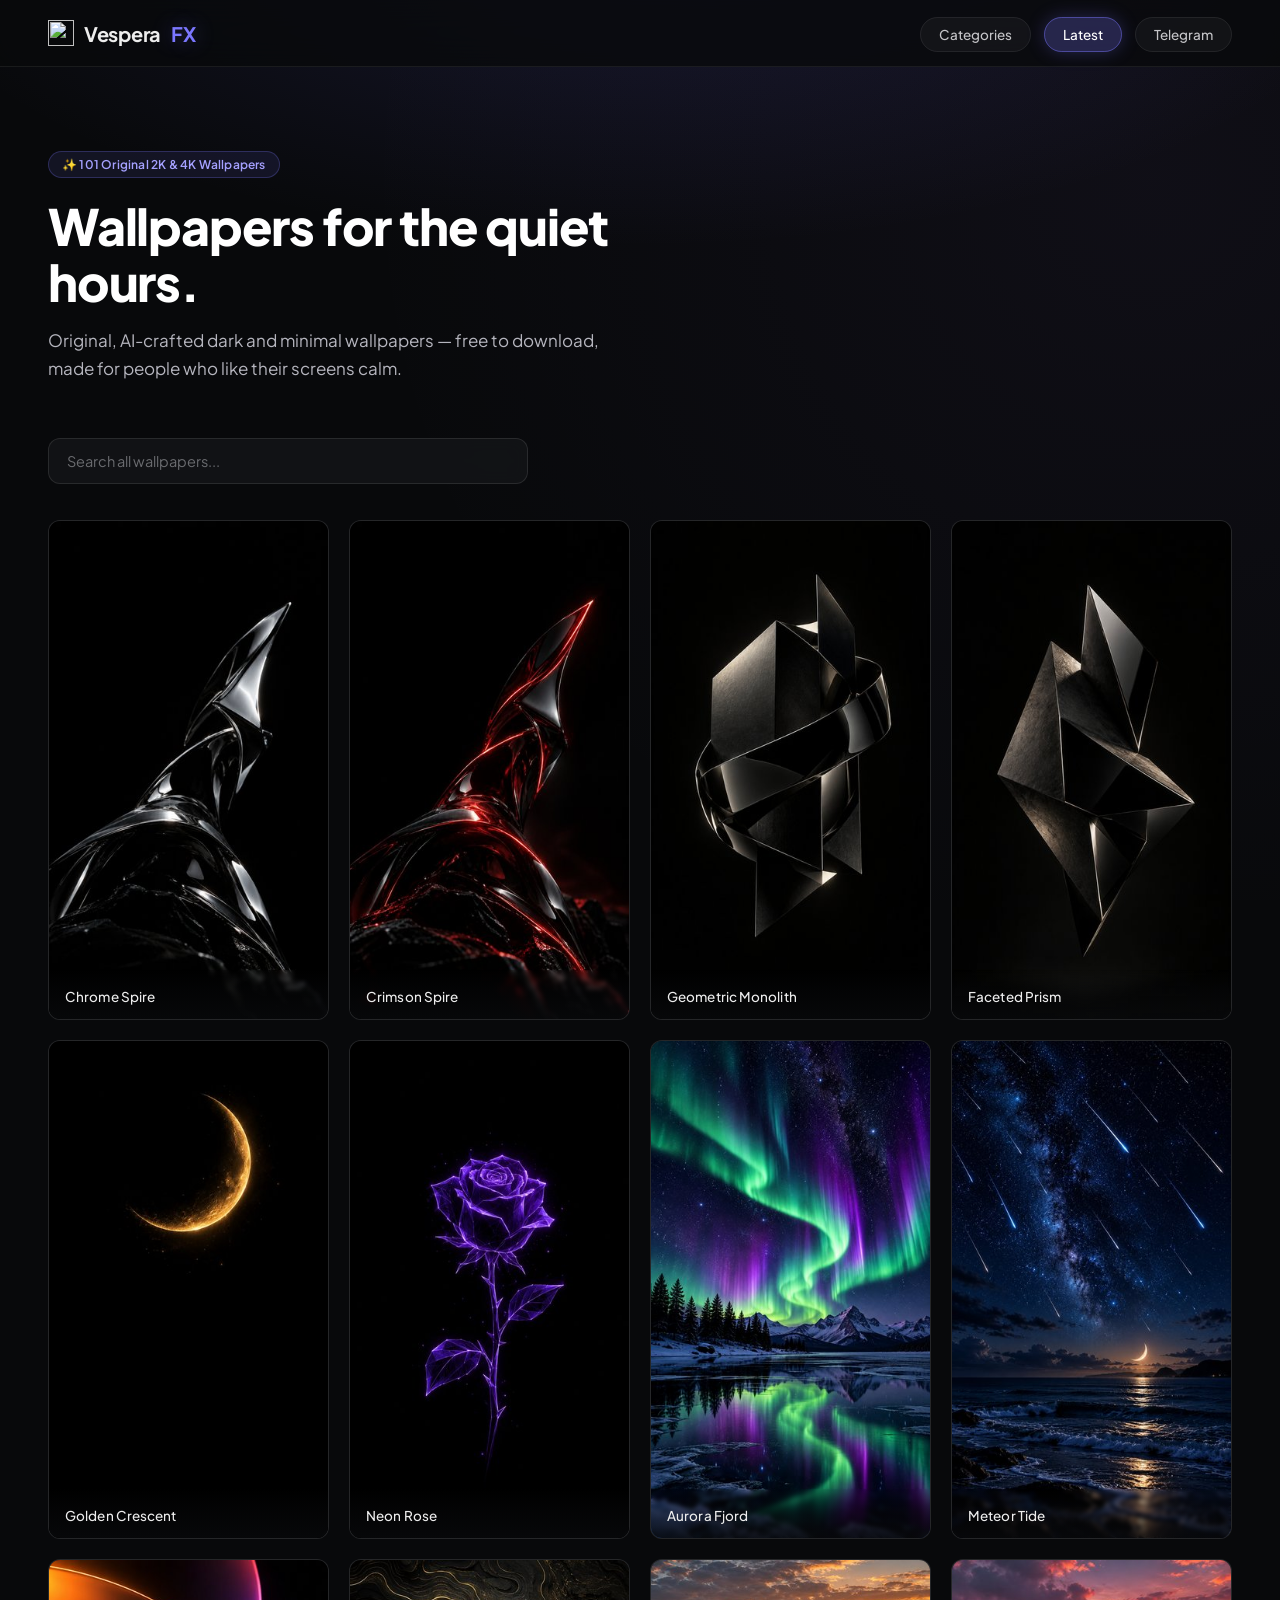
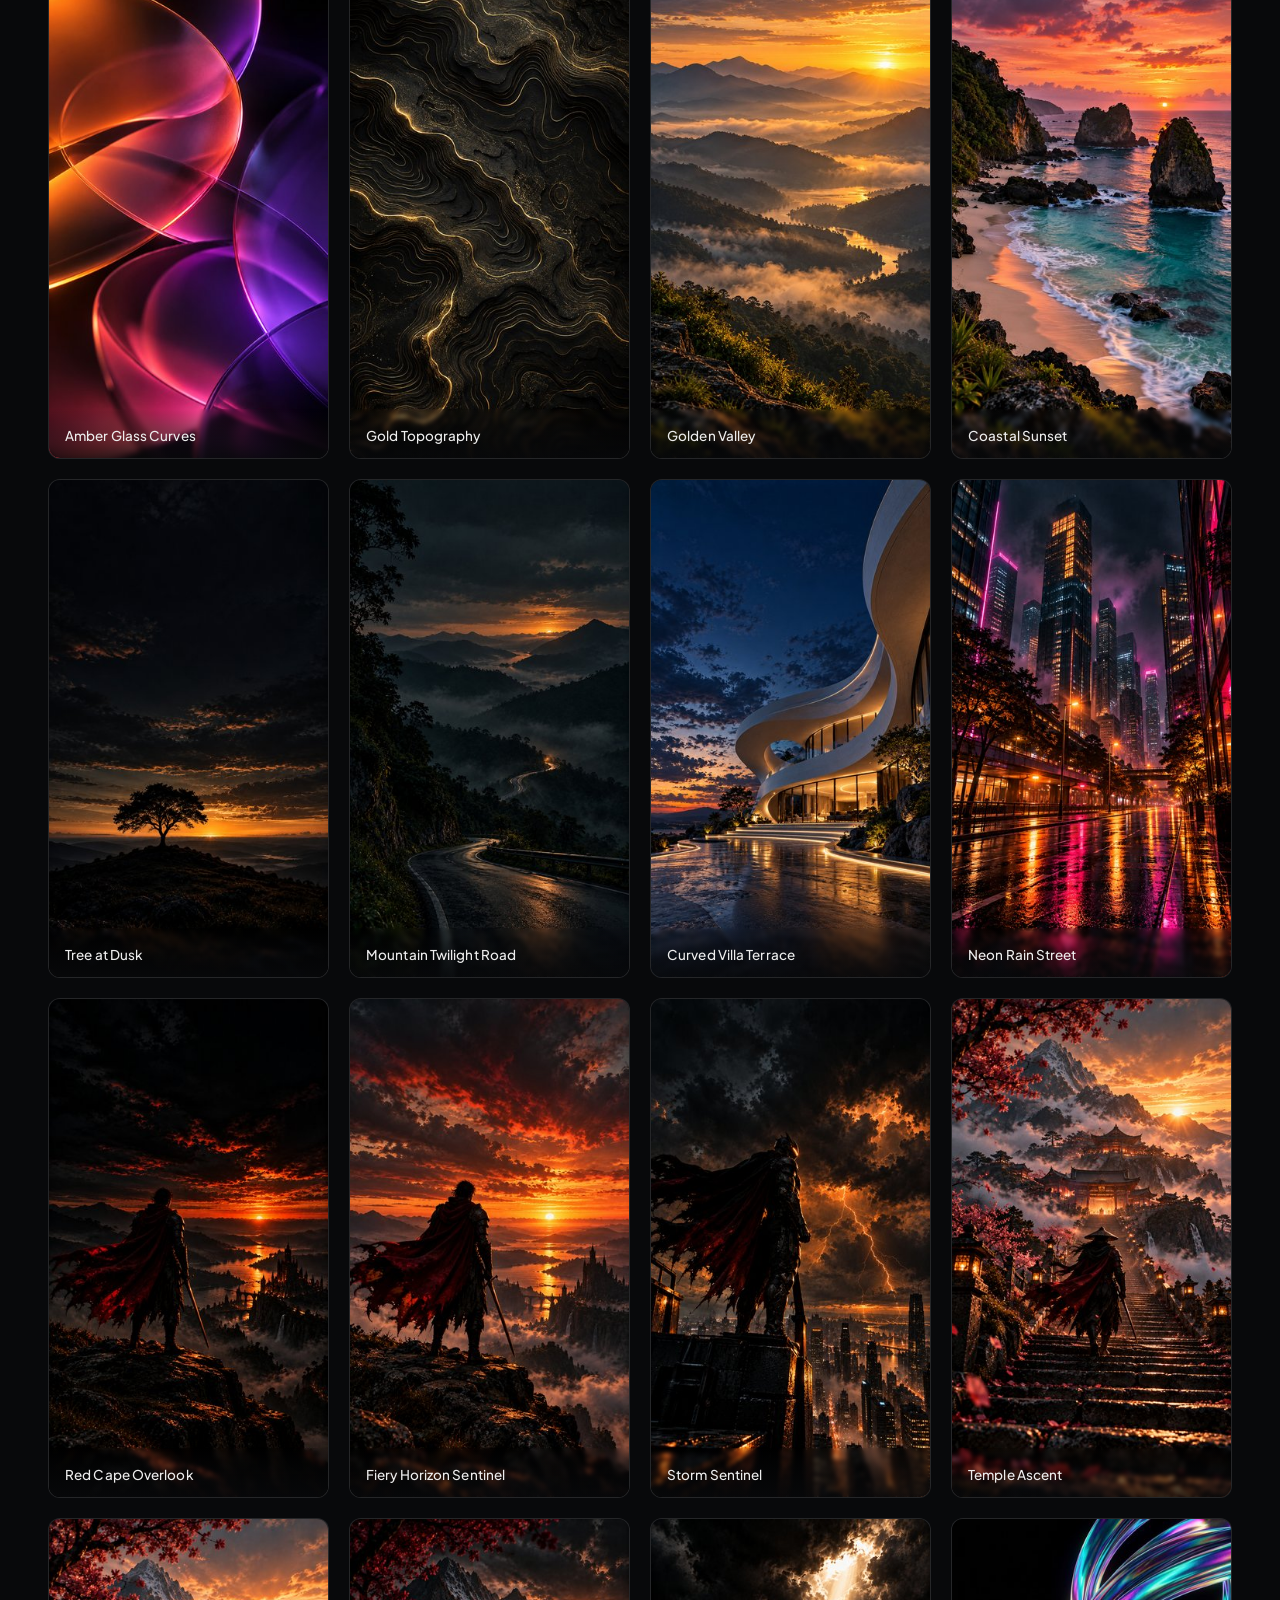
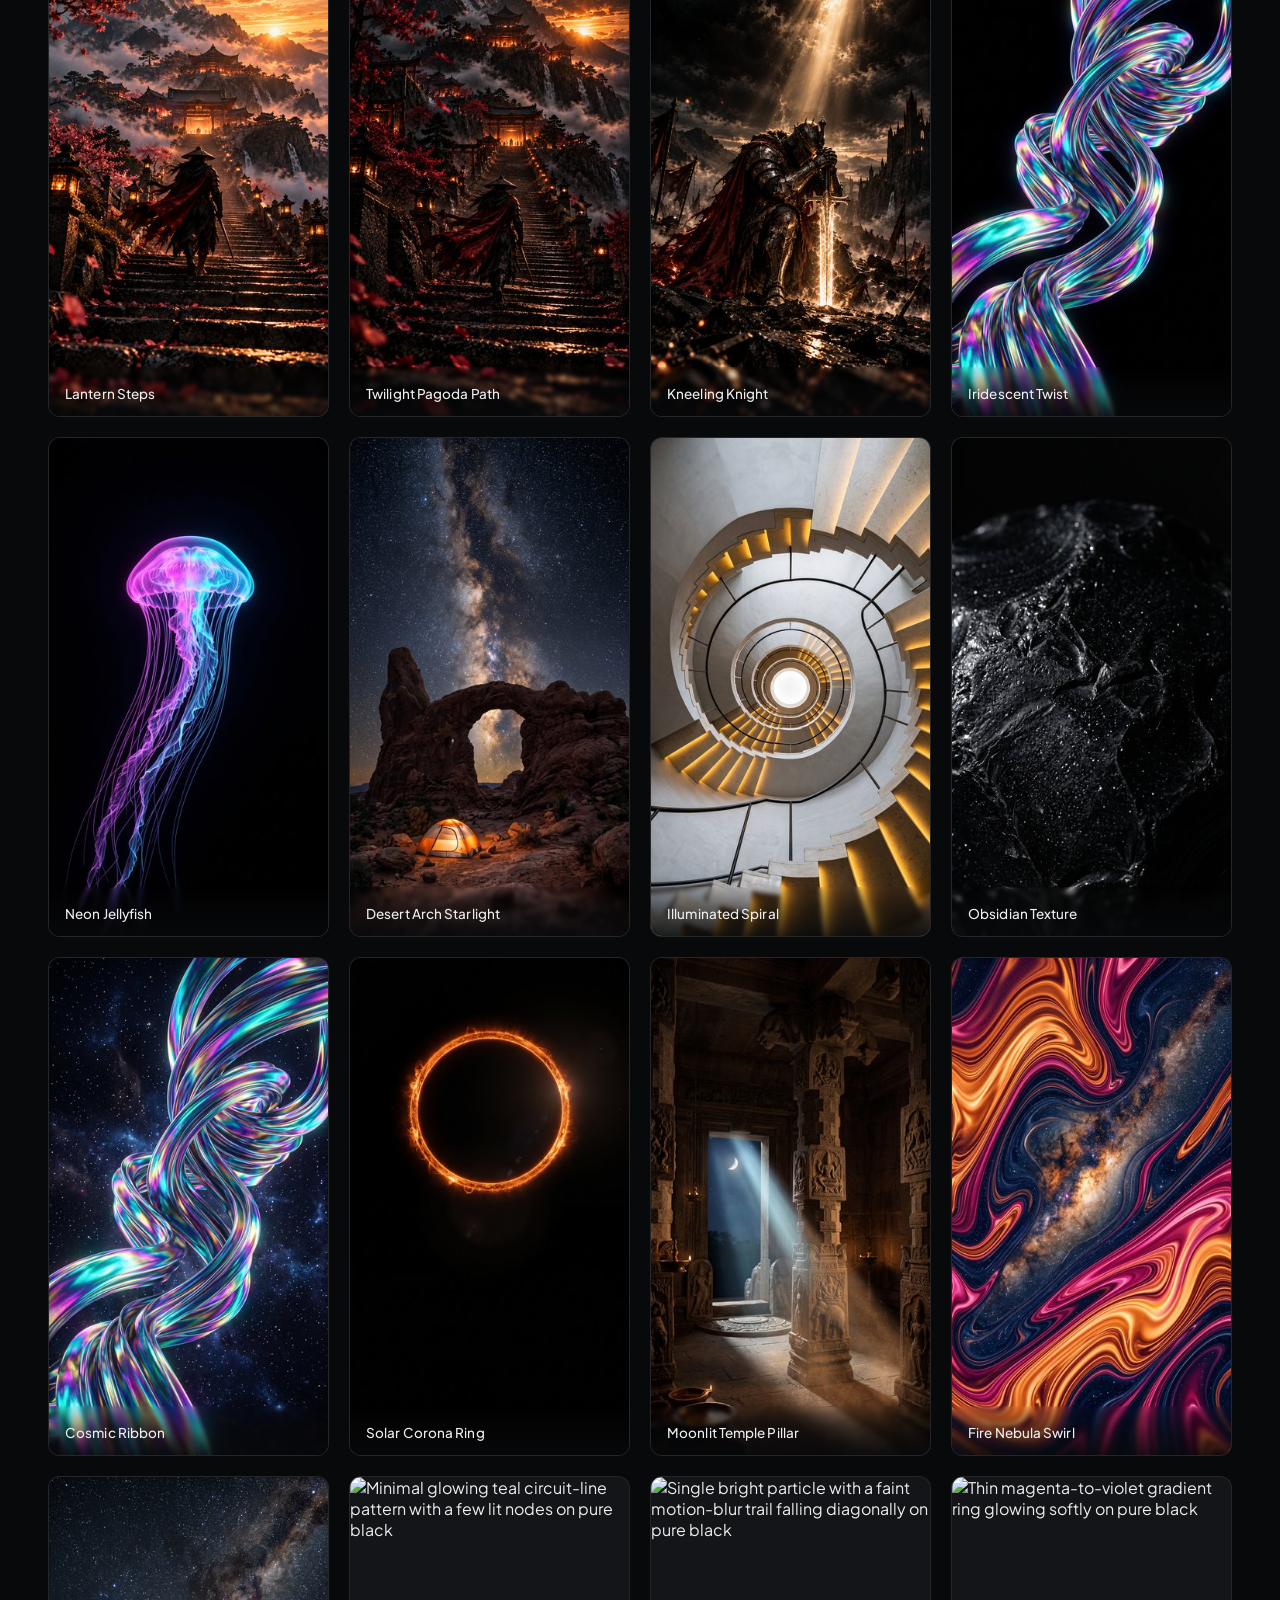
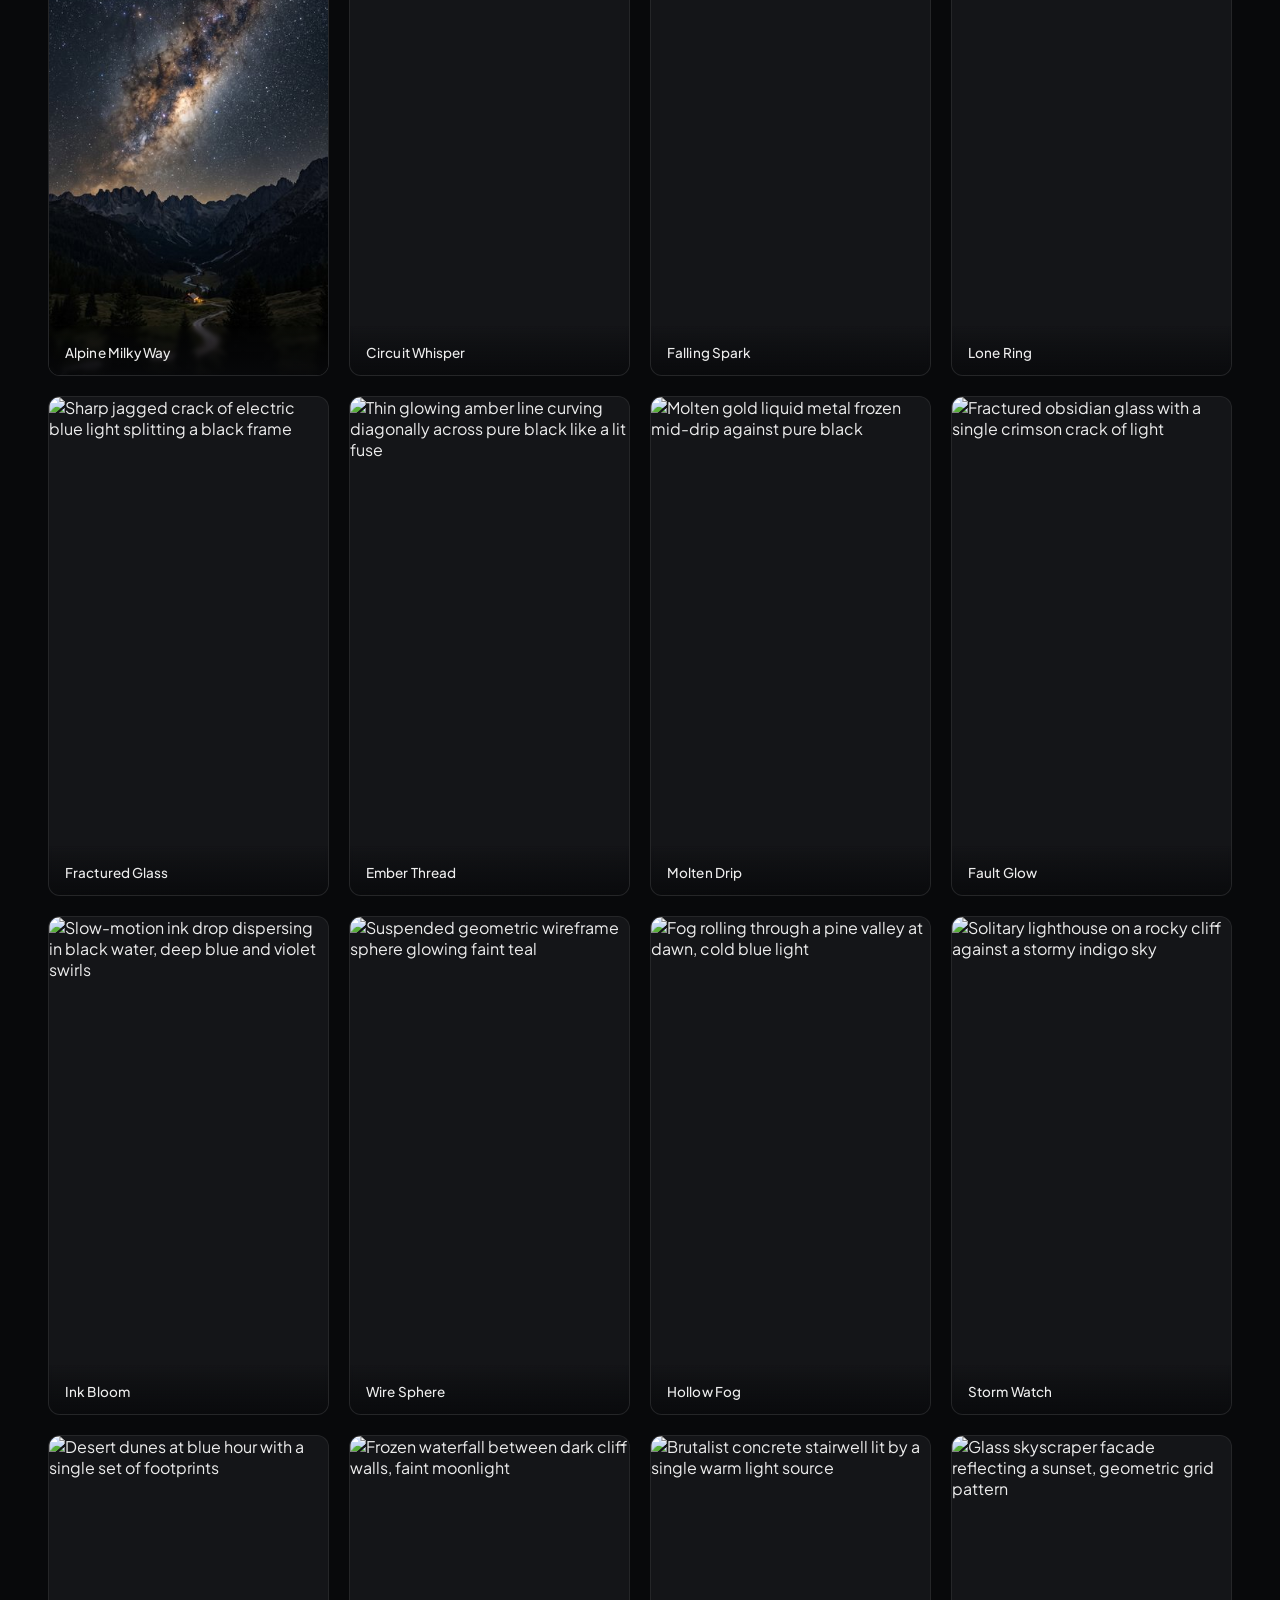
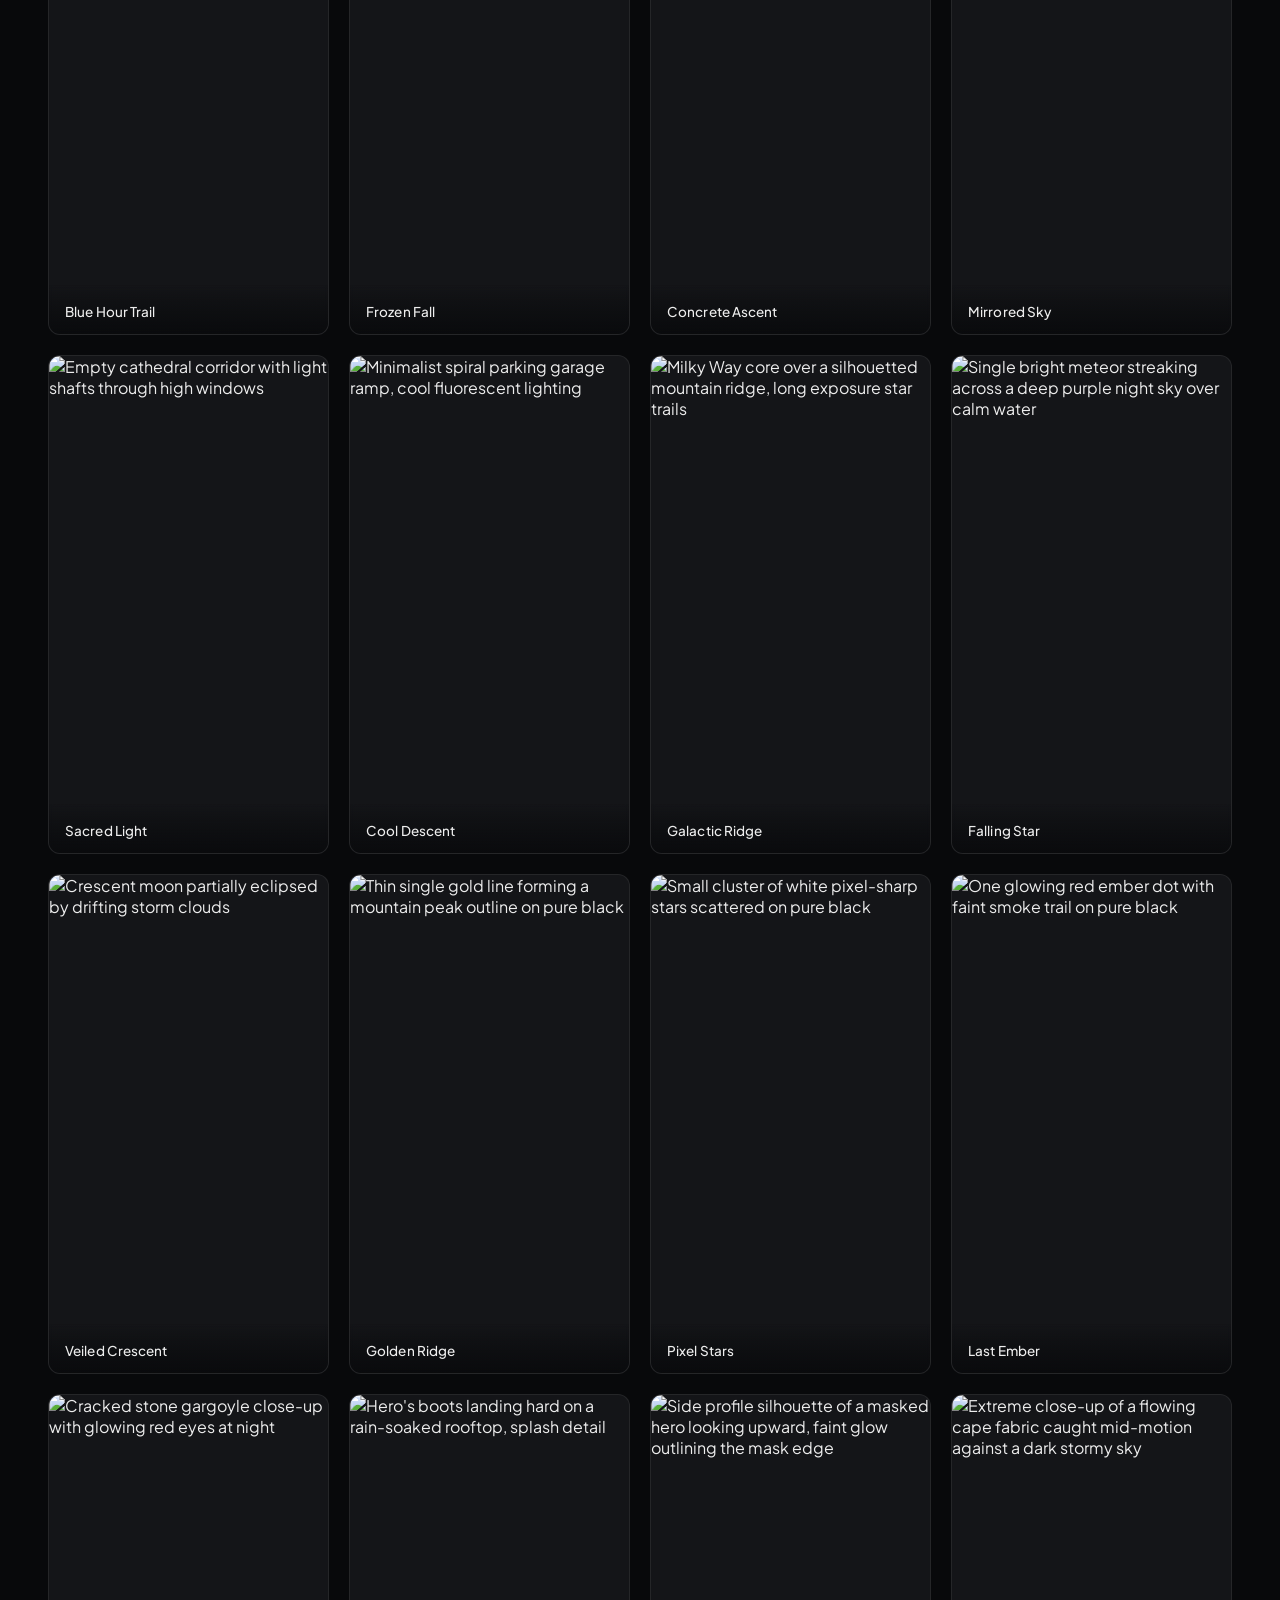
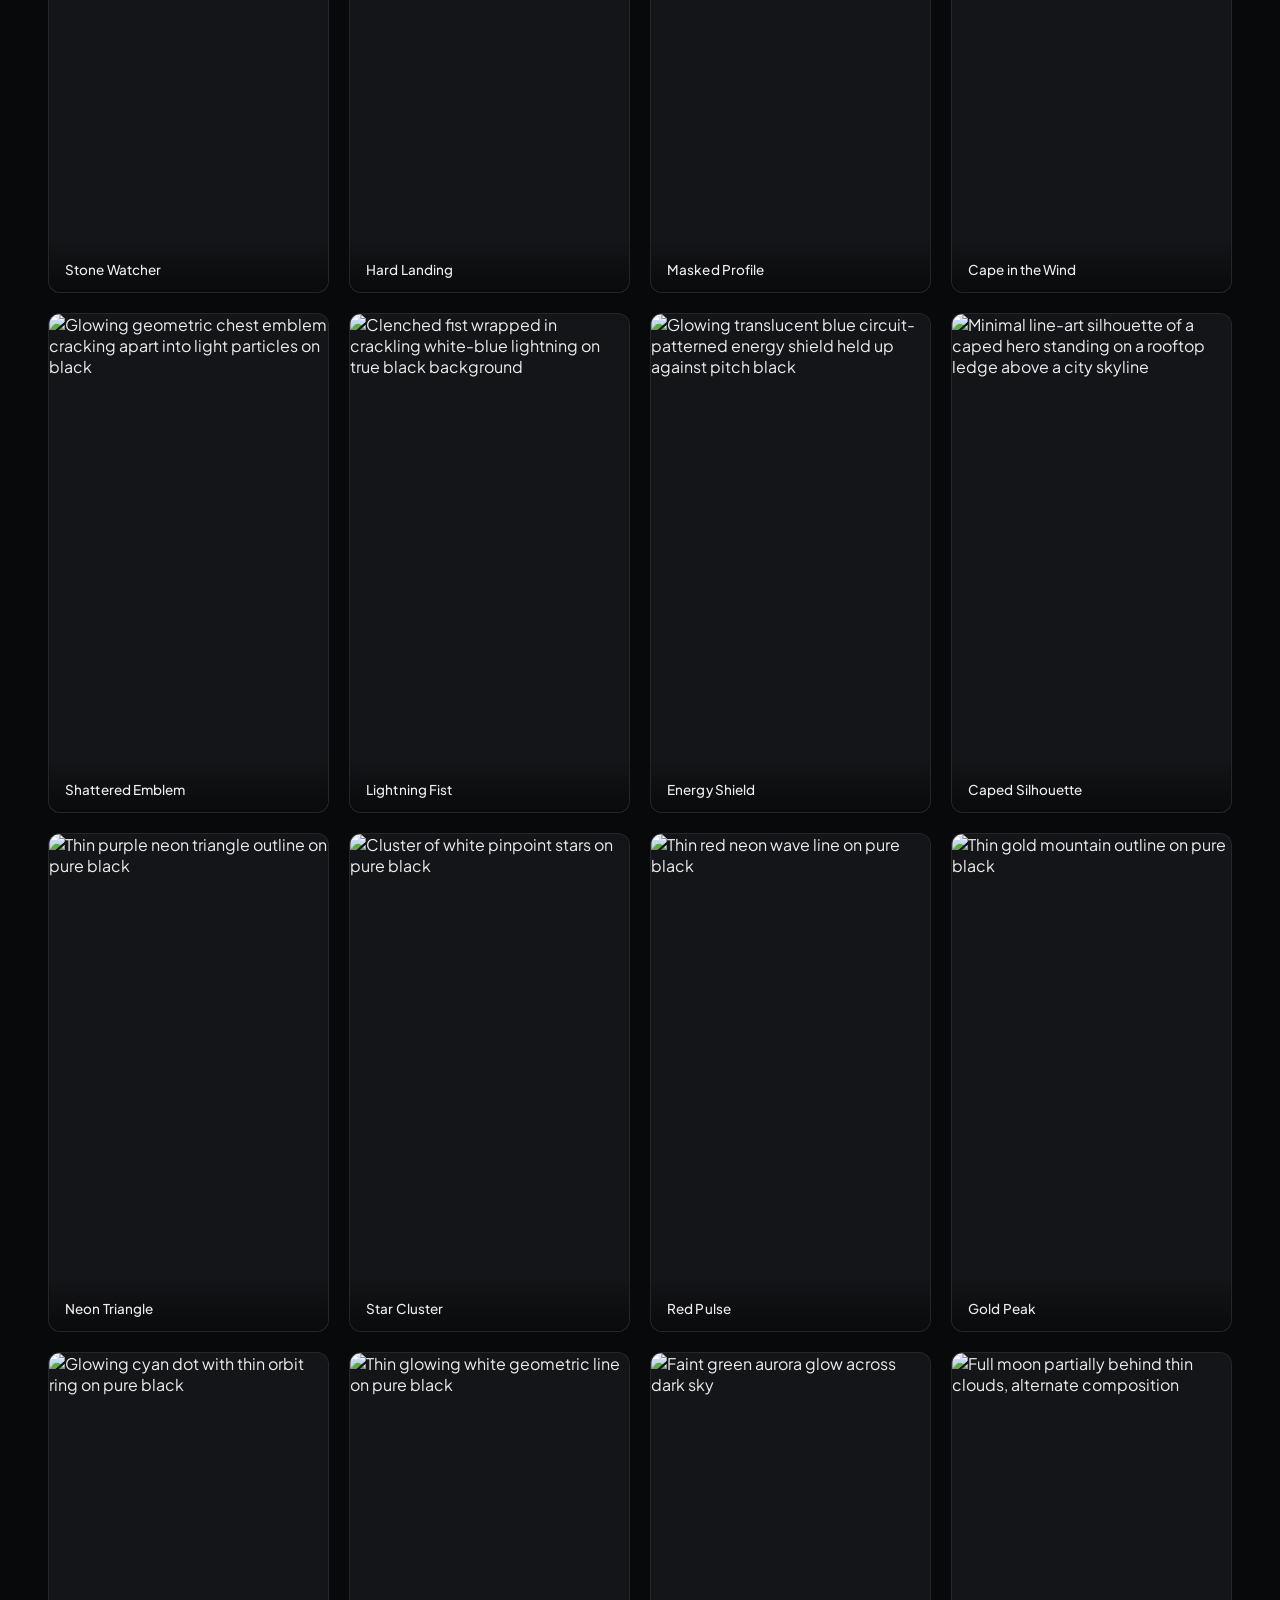
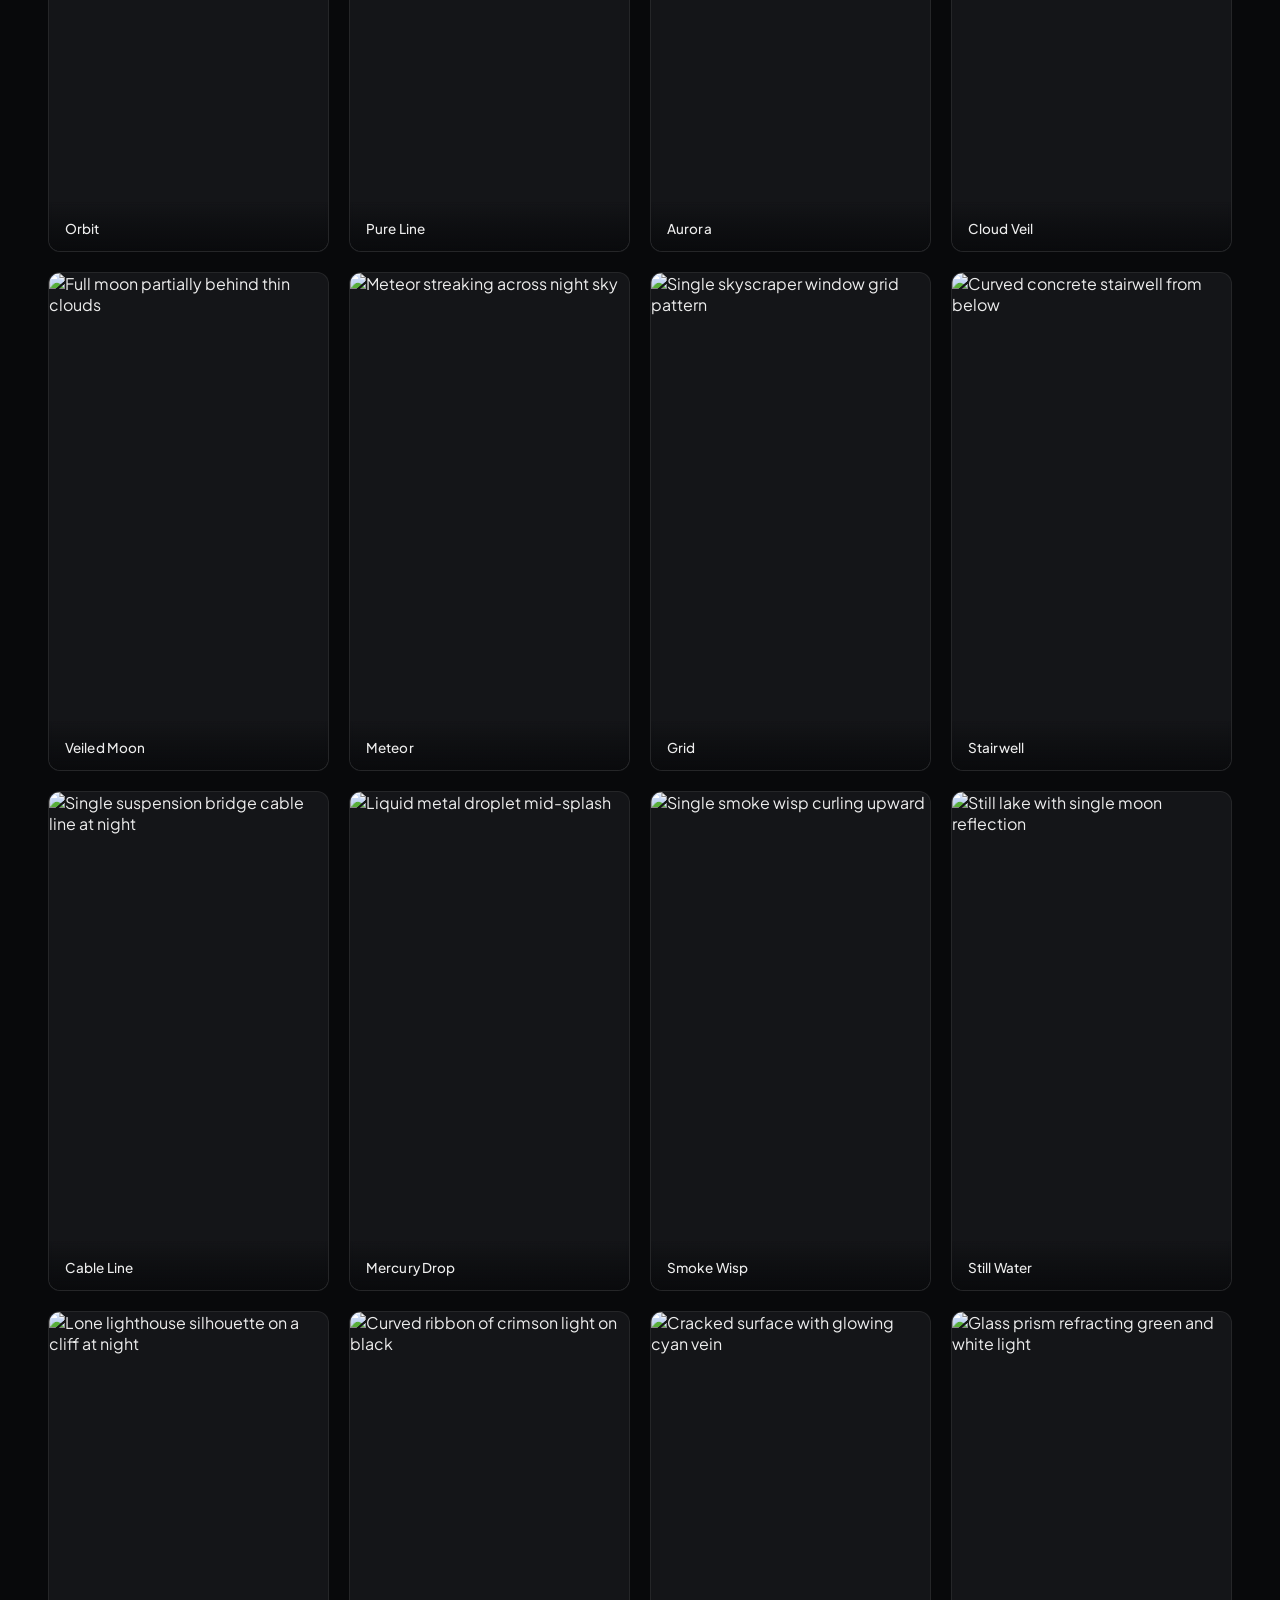
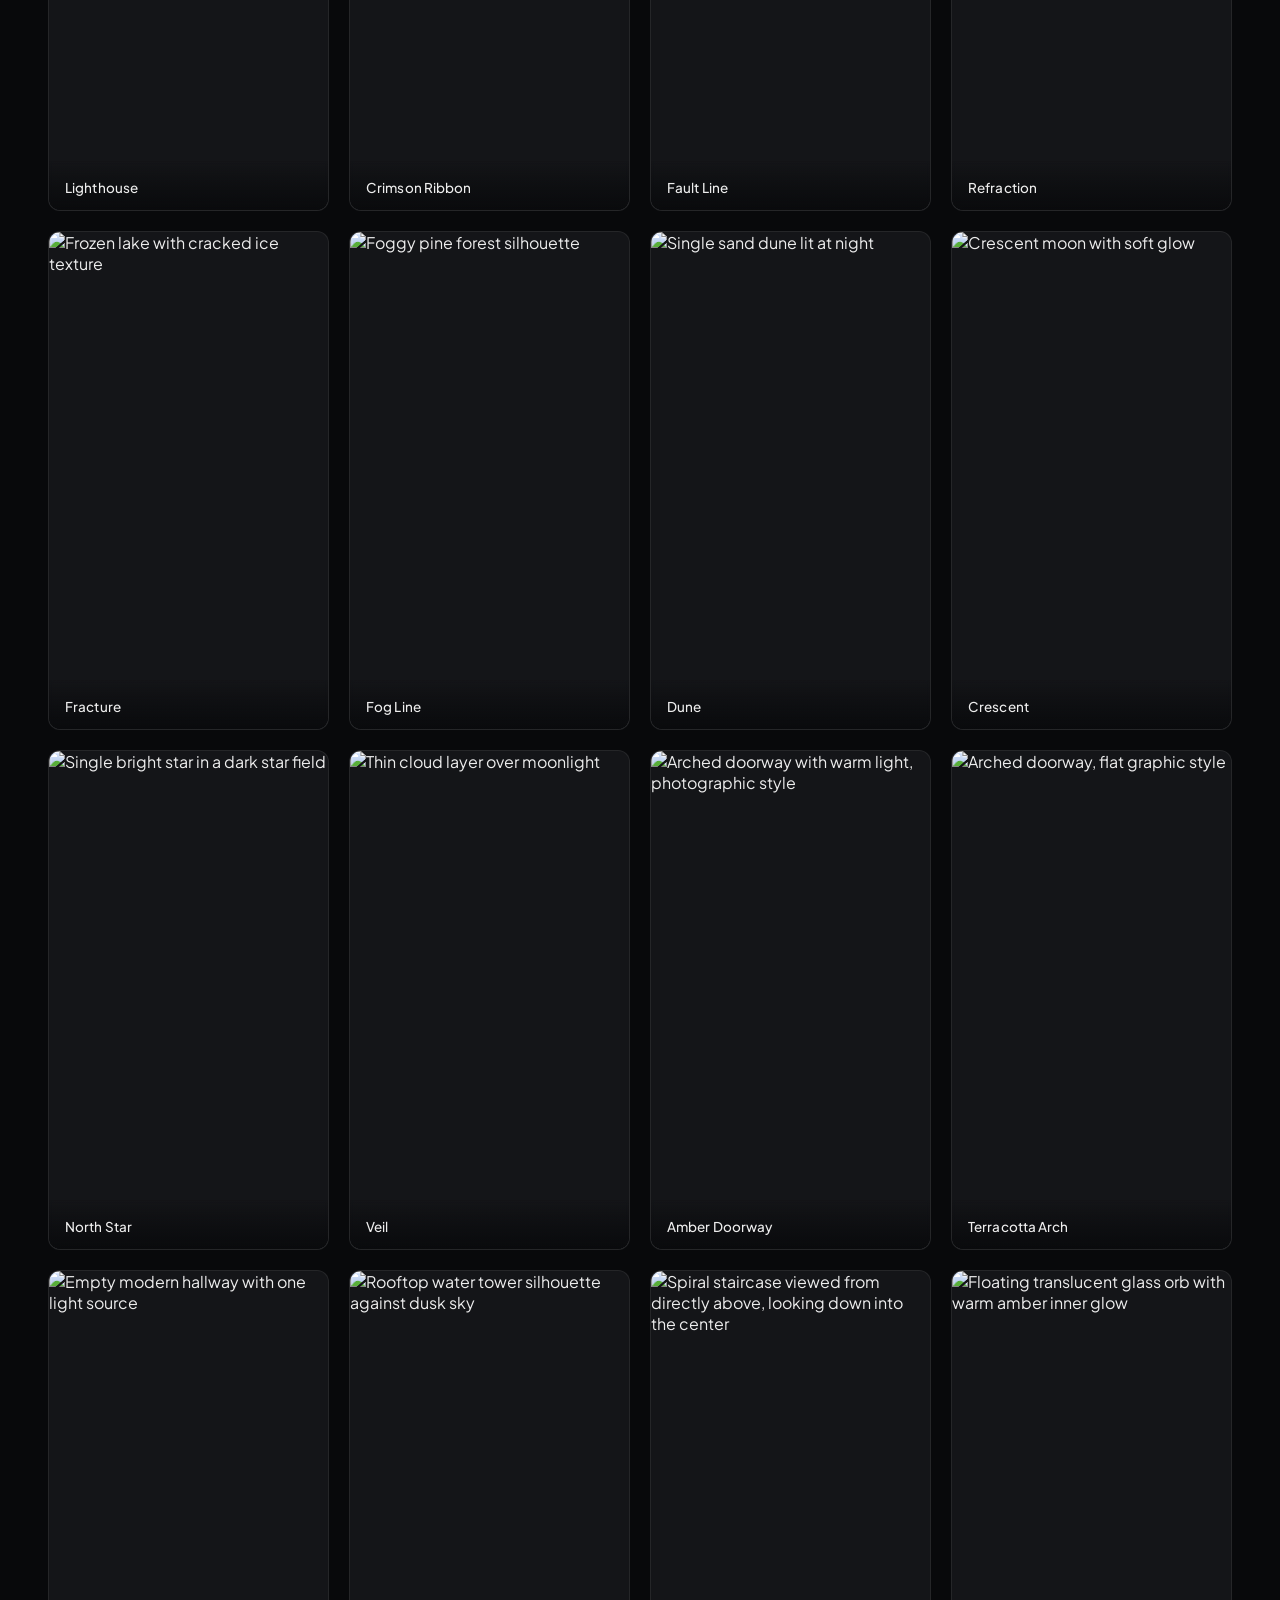
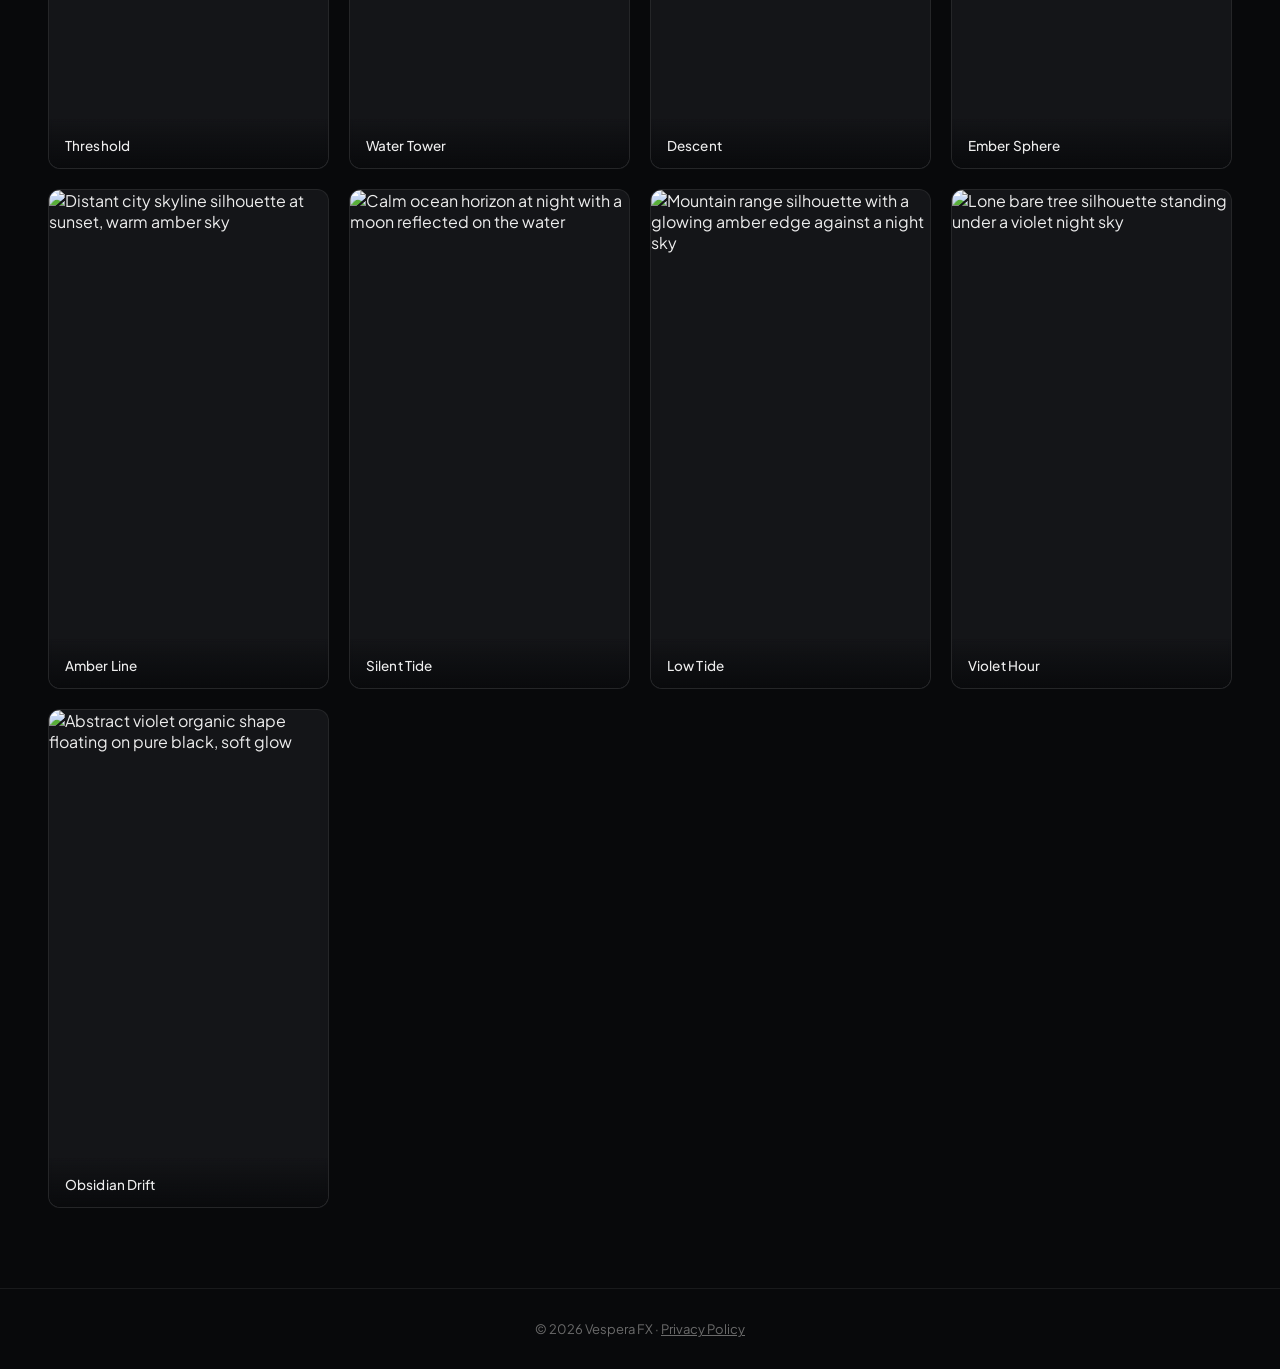
==== commit 2bb4ac00: "Upgrade typography to Plus Jakarta Sans, add ambient glow, and polish sticky header" ====
--- a/index.html
+++ b/index.html
@@ -18,7 +18,9 @@
   <meta name="twitter:description" content="Original dark, minimal, and AMOLED wallpapers for calm, focused screens.">
   <meta name="twitter:image" content="https://vesperalabs.github.io/vespera-fx/images/nightsky-crescent-moon.jpg">
   <link rel="icon" type="image/png" href="logo.png">
-  <link rel="stylesheet" href="styles.css?v=9">
+  <link rel="preconnect" href="https://fonts.googleapis.com">
+  <link rel="preconnect" href="https://fonts.gstatic.com" crossorigin>
+  <link rel="stylesheet" href="styles.css?v=11">
 </head>
 
 <body>
@@ -33,6 +35,7 @@
   </header>
 
   <section class="hero">
+    <div class="hero-badge">✨ 101 Original 2K &amp; 4K Wallpapers</div>
     <h1>Wallpapers for the quiet hours.</h1>
     <p>Original, AI-crafted dark and minimal wallpapers — free to download, made for people who like their screens calm.</p>
   </section>
--- a/styles.css
+++ b/styles.css
@@ -1,3 +1,5 @@
+@import url('https://fonts.googleapis.com/css2?family=Plus+Jakarta+Sans:wght@400;500;600;700;800&display=swap');
+
 /* This is CSS: it controls how things LOOK. HTML controls WHAT exists, CSS controls HOW it appears. */
 /* This file is now shared by every page on the site - edit it once, every page updates. */
 
@@ -5,13 +7,19 @@
   margin: 0;
   padding: 0;
   box-sizing: border-box;
-  /* This resets every element to have no default spacing, so we control it ourselves */
 }
 
 body {
-  background: #0B0C0E;
-  color: #EDEDED;
-  font-family: 'Helvetica Neue', Arial, sans-serif;
+  background-color: #08090B;
+  background-image: 
+    radial-gradient(ellipse 80% 50% at 50% -10%, rgba(110, 106, 246, 0.16), transparent 75%),
+    radial-gradient(circle 800px at 90% 20%, rgba(158, 119, 237, 0.05), transparent);
+  background-attachment: fixed;
+  color: #EDEDED;
+  font-family: 'Plus Jakarta Sans', -apple-system, BlinkMacSystemFont, 'Segoe UI', Roboto, sans-serif;
+  -webkit-font-smoothing: antialiased;
+  -moz-osx-font-smoothing: grayscale;
+  min-height: 100vh;
 }
 
 body.lightbox-open {
@@ -19,22 +27,34 @@
 }
 
 header {
-  padding: 32px 48px;
+  position: sticky;
+  top: 0;
+  z-index: 100;
+  padding: 20px 48px;
   display: flex;
   justify-content: space-between;
   align-items: center;
-  border-bottom: 1px solid #1E1F22;
+  background: rgba(8, 9, 11, 0.78);
+  backdrop-filter: blur(20px);
+  -webkit-backdrop-filter: blur(20px);
+  border-bottom: 1px solid rgba(255, 255, 255, 0.07);
+  transition: all 0.25s ease;
 }
 
 .logo {
   color: #EDEDED;
   text-decoration: none;
   font-size: 20px;
-  font-weight: 600;
-  letter-spacing: 0.5px;
+  font-weight: 700;
+  letter-spacing: -0.3px;
   display: flex;
   align-items: center;
   gap: 10px;
+  transition: opacity 0.2s ease;
+}
+
+.logo:hover {
+  opacity: 0.9;
 }
 
 .logo-icon {
@@ -44,68 +64,95 @@
 }
 
 .logo span {
-  color: #6E6AF6;
-  /* A single accent color used sparingly, on purpose */
+  color: #7B77FF;
+  text-shadow: 0 0 20px rgba(123, 119, 255, 0.45);
 }
 
 nav a {
-  color: #D5D5D5;
+  color: #C5C5C8;
   text-decoration: none;
-  margin-left: 12px;
-  font-size: 14px;
-  padding: 9px 18px;
-  border-radius: 20px;
-  background: rgba(255, 255, 255, 0.06);
-  border: 1px solid rgba(255, 255, 255, 0.08);
-  transition: background 0.2s ease, color 0.2s ease;
+  margin-left: 10px;
+  font-size: 13.5px;
+  font-weight: 500;
+  padding: 8px 18px;
+  border-radius: 9999px;
+  background: rgba(255, 255, 255, 0.04);
+  border: 1px solid rgba(255, 255, 255, 0.07);
+  backdrop-filter: blur(8px);
+  -webkit-backdrop-filter: blur(8px);
+  transition: all 0.2s cubic-bezier(0.16, 1, 0.3, 1);
 }
 
 nav a:hover {
-  background: rgba(110, 106, 246, 0.18);
-  color: #EDEDED;
+  background: rgba(123, 119, 255, 0.16);
+  border-color: rgba(123, 119, 255, 0.35);
+  color: #FFFFFF;
+  box-shadow: 0 0 16px rgba(123, 119, 255, 0.2);
+  transform: translateY(-1px);
 }
 
 nav a.active {
-  color: #EDEDED;
-  background: rgba(110, 106, 246, 0.28);
-  border-color: rgba(110, 106, 246, 0.4);
-  /* Highlights whichever page you're currently on */
+  color: #FFFFFF;
+  background: rgba(123, 119, 255, 0.25);
+  border-color: rgba(123, 119, 255, 0.45);
+  box-shadow: 0 0 18px rgba(123, 119, 255, 0.25);
 }
 
 .hero {
-  padding: 96px 48px 64px;
-  max-width: 640px;
+  padding: 84px 48px 56px;
+  max-width: 680px;
+  position: relative;
+}
+
+.hero-badge {
+  display: inline-flex;
+  align-items: center;
+  gap: 6px;
+  padding: 5px 13px;
+  font-size: 12px;
+  font-weight: 600;
+  letter-spacing: 0.2px;
+  color: #A5A1FF;
+  background: rgba(123, 119, 255, 0.1);
+  border: 1px solid rgba(123, 119, 255, 0.25);
+  border-radius: 9999px;
+  margin-bottom: 20px;
 }
 
 .hero h1 {
-  font-size: 48px;
-  line-height: 1.15;
-  font-weight: 700;
+  font-size: 50px;
+  line-height: 1.12;
+  font-weight: 800;
+  letter-spacing: -1.2px;
   margin-bottom: 16px;
+  color: #FFFFFF;
 }
 
 .hero p {
-  color: #A0A0A0;
+  color: #B5B5BE;
   font-size: 17px;
-  line-height: 1.6;
+  line-height: 1.65;
+  font-weight: 400;
 }
 
 .search-bar {
-  padding: 0 48px 32px;
+  padding: 0 48px 36px;
 }
 
 .search-bar input {
   width: 100%;
   max-width: 480px;
-  background: #16171A;
-  border: 1px solid #2A2B2E;
-  border-radius: 8px;
-  padding: 12px 16px;
-  font-size: 15px;
+  background: rgba(22, 23, 26, 0.7);
+  border: 1px solid rgba(255, 255, 255, 0.1);
+  border-radius: 12px;
+  padding: 13px 18px;
+  font-size: 14.5px;
   color: #EDEDED;
   font-family: inherit;
   outline: none;
-  transition: border-color 0.15s ease;
+  backdrop-filter: blur(8px);
+  -webkit-backdrop-filter: blur(8px);
+  transition: all 0.2s ease;
 }
 
 .search-bar input::placeholder {
@@ -113,7 +160,9 @@
 }
 
 .search-bar input:focus {
-  border-color: #6E6AF6;
+  border-color: #7B77FF;
+  box-shadow: 0 0 0 3px rgba(123, 119, 255, 0.25);
+  background: rgba(25, 26, 30, 0.9);
 }
 
 .no-results {
@@ -124,25 +173,29 @@
 }
 
 .page-heading {
-  padding: 64px 48px 32px;
+  padding: 56px 48px 28px;
 }
 
 .page-heading h1 {
-  font-size: 32px;
+  font-size: 34px;
+  font-weight: 800;
+  letter-spacing: -0.8px;
   margin-bottom: 8px;
+  color: #FFFFFF;
 }
 
 .page-heading p {
-  color: #A0A0A0;
+  color: #B5B5BE;
   font-size: 15px;
 }
 
 .category-label {
   padding: 0 48px;
   font-size: 13px;
-  color: #6E6AF6;
+  color: #7B77FF;
   text-transform: uppercase;
   letter-spacing: 1px;
+  font-weight: 600;
   margin-bottom: 16px;
   margin-top: 40px;
 }
@@ -159,18 +212,26 @@
 .category-tile {
   position: relative;
   aspect-ratio: 4 / 3;
-  border-radius: 12px;
+  border-radius: 14px;
   overflow: hidden;
   text-decoration: none;
   display: block;
   cursor: pointer;
+  border: 1px solid rgba(255, 255, 255, 0.08);
+  transition: transform 0.3s cubic-bezier(0.16, 1, 0.3, 1), box-shadow 0.3s cubic-bezier(0.16, 1, 0.3, 1), border-color 0.3s ease;
+}
+
+.category-tile:hover {
+  transform: translateY(-4px);
+  box-shadow: 0 16px 32px rgba(0, 0, 0, 0.6), 0 0 24px rgba(123, 119, 255, 0.15);
+  border-color: rgba(123, 119, 255, 0.4);
 }
 
 .category-tile img {
   width: 100%;
   height: 100%;
   object-fit: cover;
-  transition: transform 0.3s ease;
+  transition: transform 0.4s ease;
 }
 
 .category-tile:hover img {
@@ -181,8 +242,7 @@
   content: "";
   position: absolute;
   inset: 0;
-  background: linear-gradient(to top, rgba(0,0,0,0.75) 0%, rgba(0,0,0,0.2) 55%, rgba(0,0,0,0.35) 100%);
-  /* Darkens the whole tile evenly so white text is readable no matter what the cover image looks like */
+  background: linear-gradient(to top, rgba(0,0,0,0.8) 0%, rgba(0,0,0,0.2) 55%, rgba(0,0,0,0.35) 100%);
 }
 
 .category-tile-text {
@@ -196,6 +256,7 @@
 
 .category-tile-text h3 {
   font-size: 22px;
+  font-weight: 700;
   color: #EDEDED;
   margin-bottom: 4px;
 }
@@ -214,6 +275,7 @@
   color: #A0A0A0;
   text-decoration: none;
   font-size: 14px;
+  transition: color 0.2s ease;
 }
 
 .breadcrumb a:hover {
@@ -225,15 +287,23 @@
   grid-template-columns: repeat(auto-fill, minmax(260px, 1fr));
   gap: 20px;
   padding: 0 48px 80px;
-  /* auto-fill + minmax means the grid rearranges itself on any screen size */
 }
 
 .card {
   aspect-ratio: 9 / 16;
-  border-radius: 10px;
+  border-radius: 12px;
   position: relative;
   overflow: hidden;
-  /* overflow: hidden makes sure the image respects the rounded corners instead of poking out square */
+  border: 1px solid rgba(255, 255, 255, 0.07);
+  background: #141518;
+  cursor: pointer;
+  transition: transform 0.25s cubic-bezier(0.16, 1, 0.3, 1), box-shadow 0.25s cubic-bezier(0.16, 1, 0.3, 1), border-color 0.25s ease;
+}
+
+.card:hover {
+  transform: translateY(-4px);
+  box-shadow: 0 16px 32px rgba(0, 0, 0, 0.6), 0 0 24px rgba(123, 119, 255, 0.12);
+  border-color: rgba(123, 119, 255, 0.35);
 }
 
 .card img {
@@ -241,13 +311,11 @@
   height: 100%;
   object-fit: cover;
   display: block;
-  /* object-fit: cover crops the image to fill the card without stretching or squishing it */
-  transition: transform 0.3s ease;
+  transition: transform 0.4s cubic-bezier(0.16, 1, 0.3, 1);
 }
 
 .card:hover img {
   transform: scale(1.04);
-  /* A tiny zoom on hover - a small, deliberate touch instead of a flashy effect */
 }
 
 .card .label {
@@ -255,20 +323,17 @@
   bottom: 0;
   left: 0;
   right: 0;
-  padding: 16px;
-  font-size: 13px;
-  color: #EDEDED;
-  background: linear-gradient(to top, rgba(0,0,0,0.65), transparent);
-  /* This gradient overlay is what makes white text readable over ANY image, dark or light */
-}
-
-.card {
-  cursor: pointer;
-  /* Signals to the visitor that clicking this does something */
+  padding: 18px 16px 14px;
+  font-size: 13.5px;
+  font-weight: 500;
+  letter-spacing: 0.1px;
+  color: #EDEDED;
+  background: linear-gradient(to top, rgba(8, 9, 11, 0.85) 0%, rgba(8, 9, 11, 0.4) 60%, transparent 100%);
+  backdrop-filter: blur(2px);
 }
 
 .site-footer {
-  border-top: 1px solid #1E1F22;
+  border-top: 1px solid rgba(255, 255, 255, 0.07);
   color: #6B6B6B;
   font-size: 13px;
   padding: 32px 20px;
@@ -277,6 +342,11 @@
 
 .site-footer a {
   color: inherit;
+  transition: color 0.2s ease;
+}
+
+.site-footer a:hover {
+  color: #EDEDED;
 }
 
 .privacy-heading {
@@ -308,47 +378,64 @@
 .card:focus-visible,
 .lightbox-close:focus-visible,
 .lightbox-download:focus-visible {
-  outline: 3px solid #A9A6FF;
+  outline: 2px solid #7B77FF;
   outline-offset: 3px;
 }
 
-/* --- Lightbox: the full-screen viewer that appears when you click a card --- */
-
 .lightbox {
-  display: none;
-  /* Hidden by default. JavaScript adds the "open" class to reveal it. */
   position: fixed;
   inset: 0;
-  /* inset: 0 is shorthand for top/right/bottom/left: 0 - covers the whole screen */
-  background: rgba(5, 5, 8, 0.92);
-  z-index: 100;
+  background: rgba(0, 0, 0, 0.92);
+  backdrop-filter: blur(12px);
+  -webkit-backdrop-filter: blur(12px);
+  display: flex;
+  align-items: center;
+  justify-content: center;
+  z-index: 1000;
+  opacity: 0;
+  visibility: hidden;
+  transition: opacity 0.25s ease, visibility 0.25s ease;
+}
+
+.lightbox.open {
+  opacity: 1;
+  visibility: visible;
+}
+
+.lightbox-content {
+  display: flex;
   flex-direction: column;
   align-items: center;
-  justify-content: center;
-  gap: 20px;
-  padding: 40px;
-}
-
-.lightbox.open {
-  display: flex;
-  /* This is the only rule that matters for showing/hiding - JS just toggles this class */
-}
-
-.lightbox-image {
+  max-height: 90vh;
+  gap: 16px;
+}
+
+.lightbox-content img {
+  max-height: 72vh;
   max-width: 90vw;
-  max-height: 75vh;
-  object-fit: contain;
-  border-radius: 8px;
+  border-radius: 14px;
+  box-shadow: 0 20px 50px rgba(0,0,0,0.8), 0 0 30px rgba(123, 119, 255, 0.15);
+  border: 1px solid rgba(255, 255, 255, 0.1);
+  display: block;
 }
 
 .lightbox-download {
-  background: #6E6AF6;
-  color: #EDEDED;
+  display: inline-block;
+  background: #7B77FF;
+  color: #FFFFFF;
   text-decoration: none;
-  padding: 12px 28px;
-  border-radius: 6px;
+  padding: 11px 26px;
+  border-radius: 9999px;
   font-size: 14px;
   font-weight: 600;
+  box-shadow: 0 4px 16px rgba(123, 119, 255, 0.35);
+  transition: all 0.2s ease;
+}
+
+.lightbox-download:hover {
+  background: #6863FF;
+  box-shadow: 0 6px 22px rgba(123, 119, 255, 0.5);
+  transform: translateY(-1px);
 }
 
 .lightbox-close {
@@ -361,6 +448,11 @@
   font-size: 32px;
   cursor: pointer;
   line-height: 1;
+  transition: color 0.2s ease;
+}
+
+.lightbox-close:hover {
+  color: #FFFFFF;
 }
 
 .lightbox-info {
@@ -369,6 +461,7 @@
 
 .lightbox-info h3 {
   font-size: 18px;
+  font-weight: 600;
   color: #EDEDED;
   margin-bottom: 4px;
 }
@@ -376,15 +469,11 @@
 .lightbox-info .meta {
   font-size: 13px;
   color: #A0A0A0;
-  /* Shows "1152 x 896 · 461 KB" style details, pulled from each image's real file data */
-}
-
-/* --- Tablet adjustments: keep galleries comfortably two-column between
-   phone and desktop sizes instead of briefly dropping to one huge card. --- */
+}
+
 @media (min-width: 601px) and (max-width: 800px) {
-
   header {
-    padding: 24px 32px;
+    padding: 20px 32px;
   }
 
   .hero {
@@ -422,14 +511,12 @@
   }
 }
 
-/* --- Phone adjustments: everything above was sized for larger screens. --- */
 @media (max-width: 600px) {
-
   header {
     flex-direction: column;
     align-items: flex-start;
     gap: 14px;
-    padding: 18px 20px;
+    padding: 16px 20px;
   }
 
   nav {
@@ -442,7 +529,7 @@
     flex: 1;
     text-align: center;
     margin-left: 0;
-    padding: 9px 8px;
+    padding: 8px 8px;
     font-size: 13px;
   }
 
@@ -451,17 +538,16 @@
   }
 
   .logo-icon {
-    width: 20px;
-    height: 20px;
+    width: 22px;
+    height: 22px;
   }
 
   .hero {
-    padding: 48px 20px 40px;
+    padding: 48px 20px 36px;
   }
 
   .hero h1 {
     font-size: 32px;
-    /* Was 48px - too large for a narrow screen, wraps awkwardly and crowds the caption below it */
   }
 
   .hero p {
@@ -469,59 +555,49 @@
   }
 
   .page-heading {
-    padding: 40px 20px 24px;
+    padding: 36px 20px 24px;
   }
 
   .page-heading h1 {
     font-size: 26px;
   }
 
+  .category-label,
+  .breadcrumb {
+    padding-left: 20px;
+    padding-right: 20px;
+  }
+
   .search-bar {
     padding: 0 20px 24px;
   }
 
-  .search-bar input {
-    max-width: 100%;
-  }
-
   .no-results {
-    padding: 0 20px 40px;
-  }
-
-  .grid, .category-grid {
-    padding: 0 20px 48px;
-    gap: 14px;
-  }
-
-  .grid {
-    grid-template-columns: repeat(2, 1fr);
-    /* Overrides the desktop auto-fill rule, which was collapsing to 1 column
-       on narrow screens since nothing fit its 260px minimum - that's what
-       caused the "one wallpaper per screen, scroll like reels" feel. */
-    gap: 10px;
+    padding: 0 20px 36px;
+  }
+
+  .grid,
+  .category-grid {
+    grid-template-columns: repeat(2, minmax(0, 1fr));
+    gap: 12px;
+    padding: 0 20px 60px;
+  }
+
+  .category-tile-text {
+    padding: 16px;
+  }
+
+  .category-tile-text h3 {
+    font-size: 17px;
   }
 
   .card .label {
-    font-size: 12px;
-    padding: 10px;
-  }
-
-  .category-label {
-    padding: 0 20px;
-  }
-
-  .breadcrumb {
-    padding: 0 20px;
-  }
-
-  .lightbox {
-    gap: 16px;
-    padding: 24px 20px;
-  }
-
-  .lightbox-image {
-    max-width: 100%;
-    max-height: 68vh;
+    padding: 12px 10px;
+    font-size: 11px;
+  }
+
+  .lightbox-content img {
+    max-height: 60vh;
   }
 
   .lightbox-close {
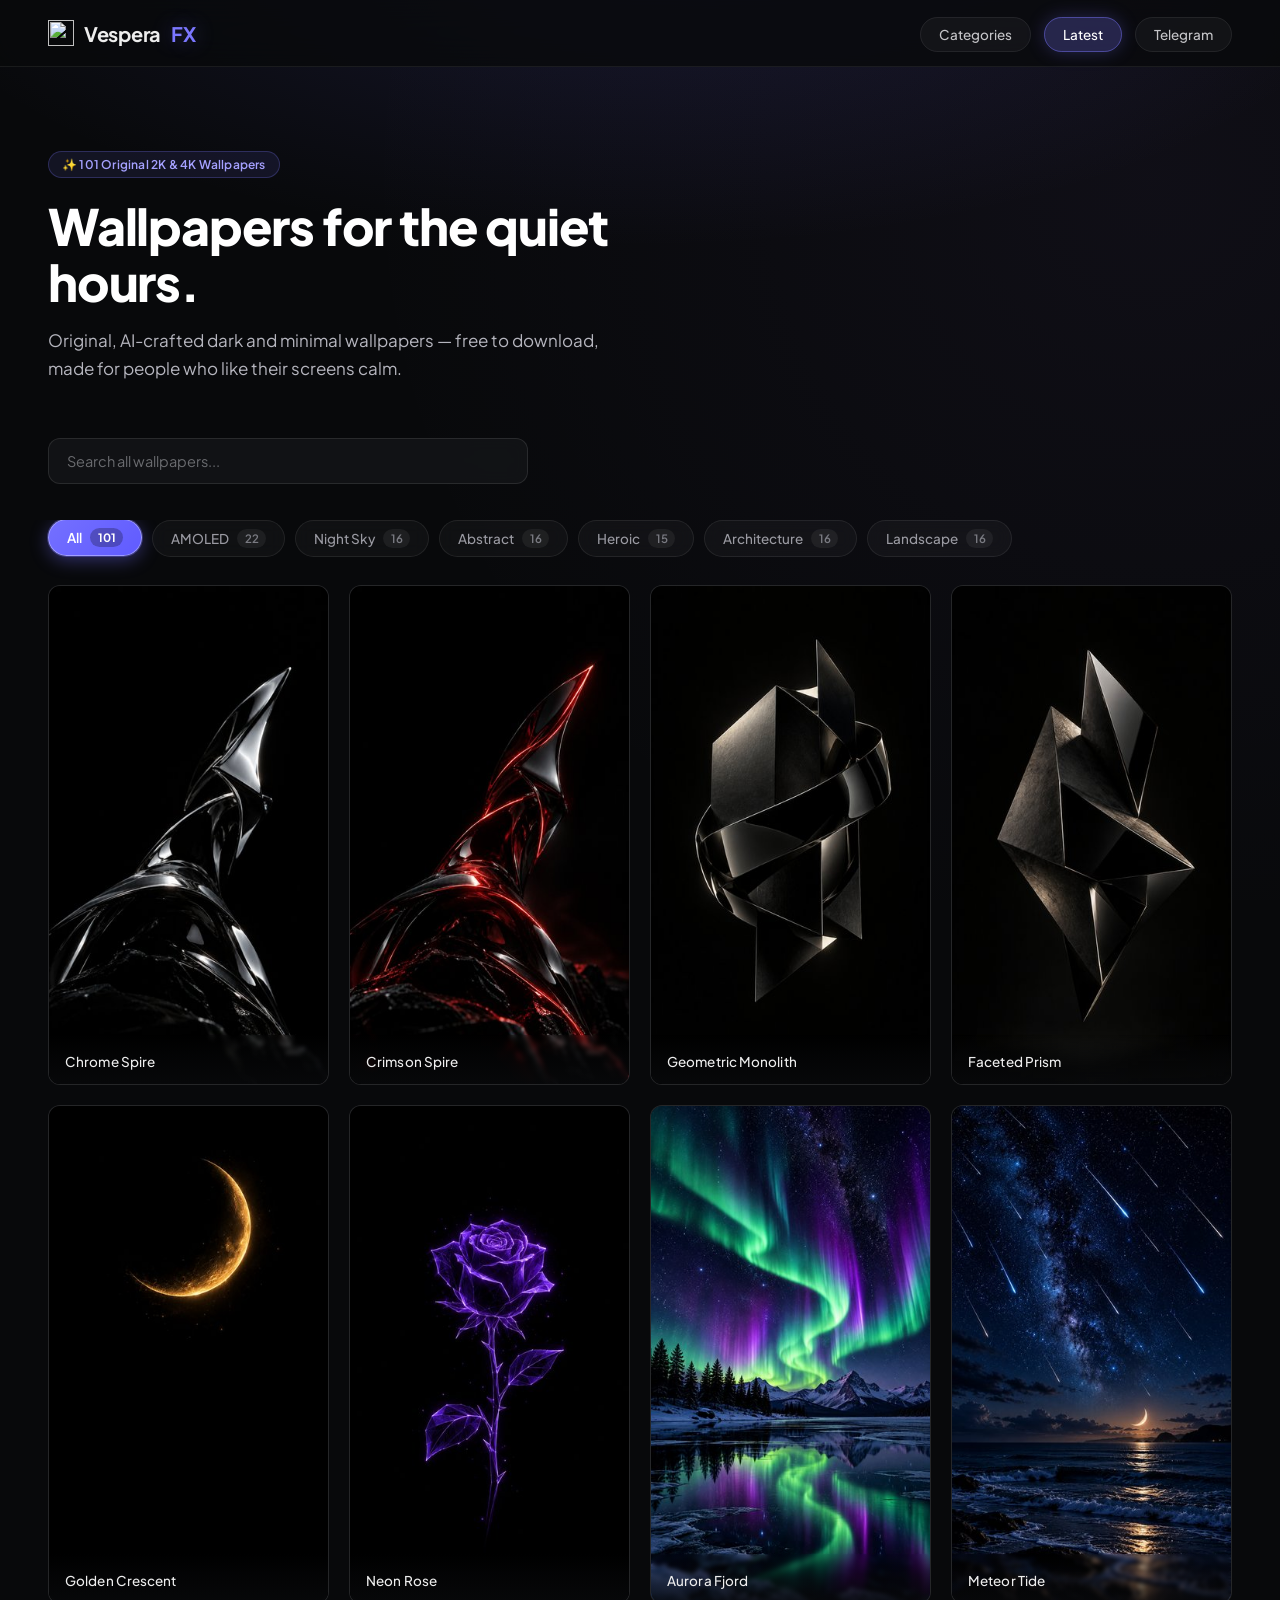
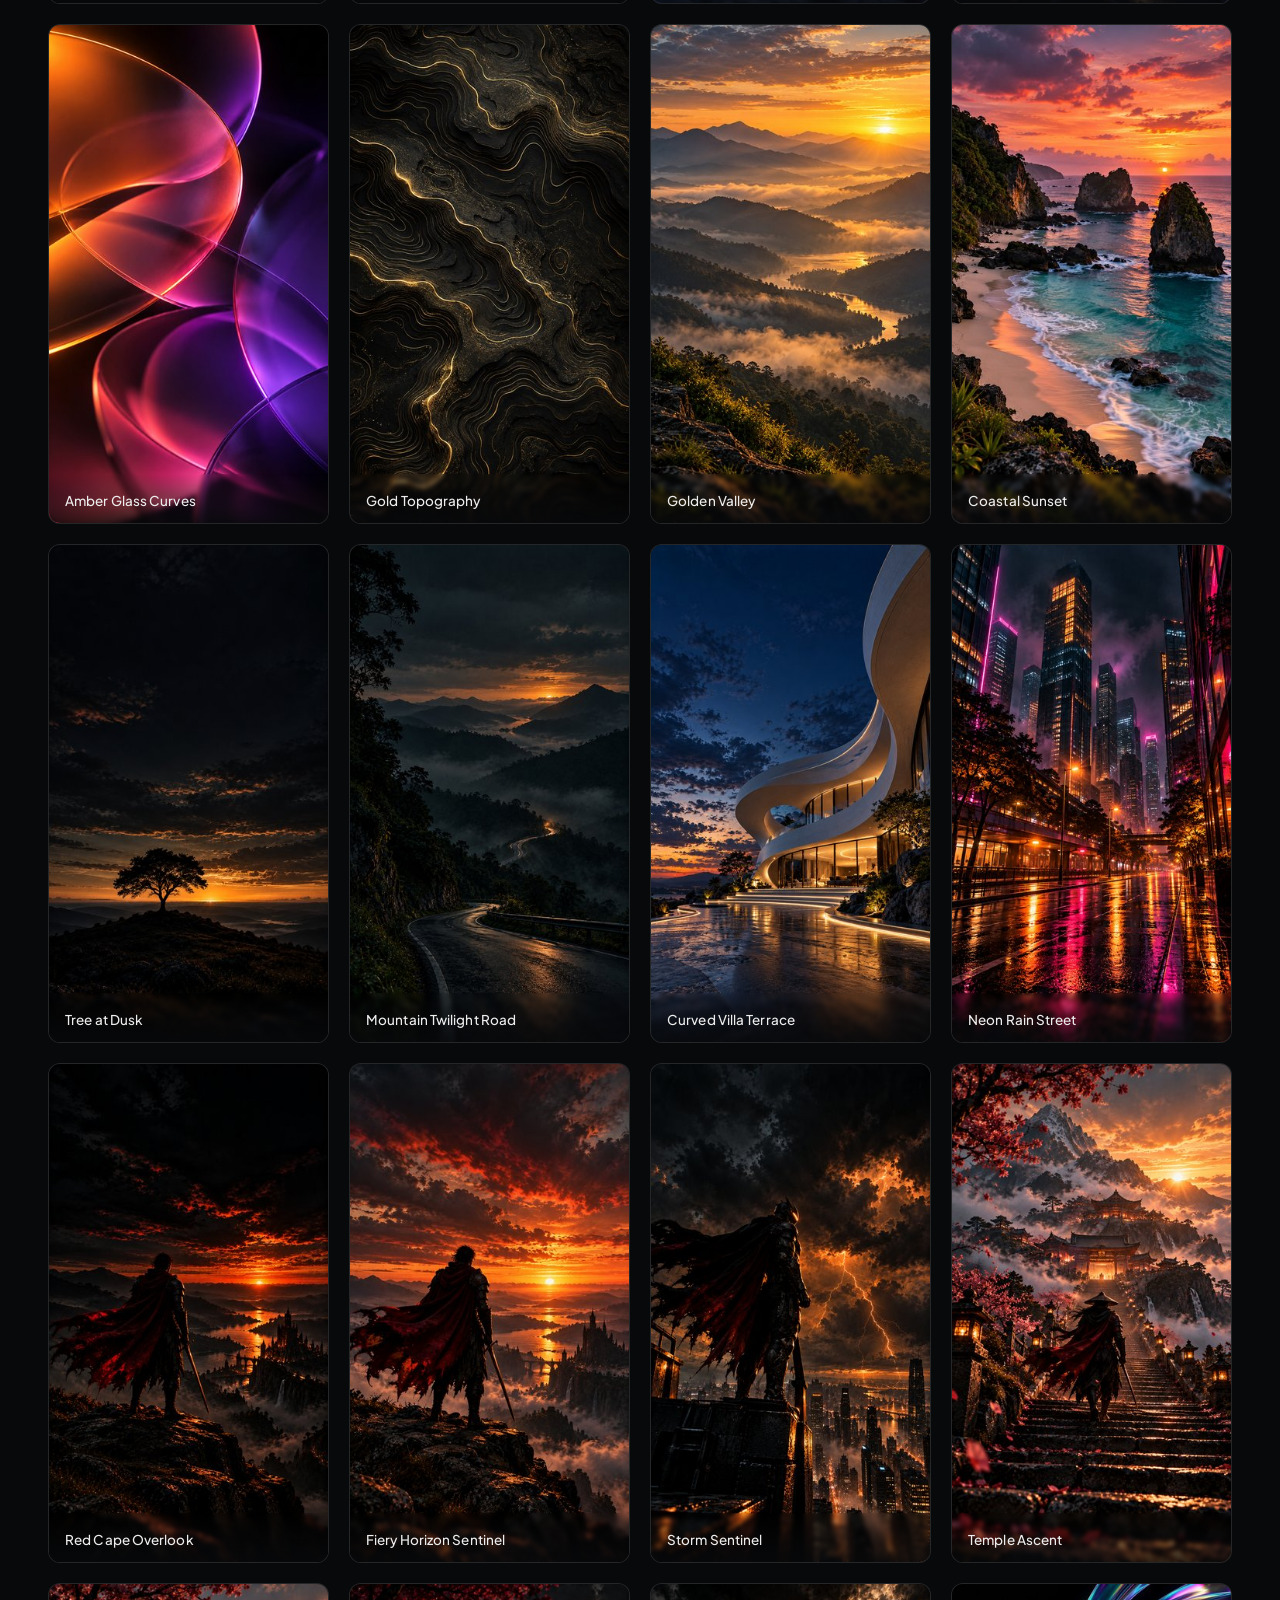
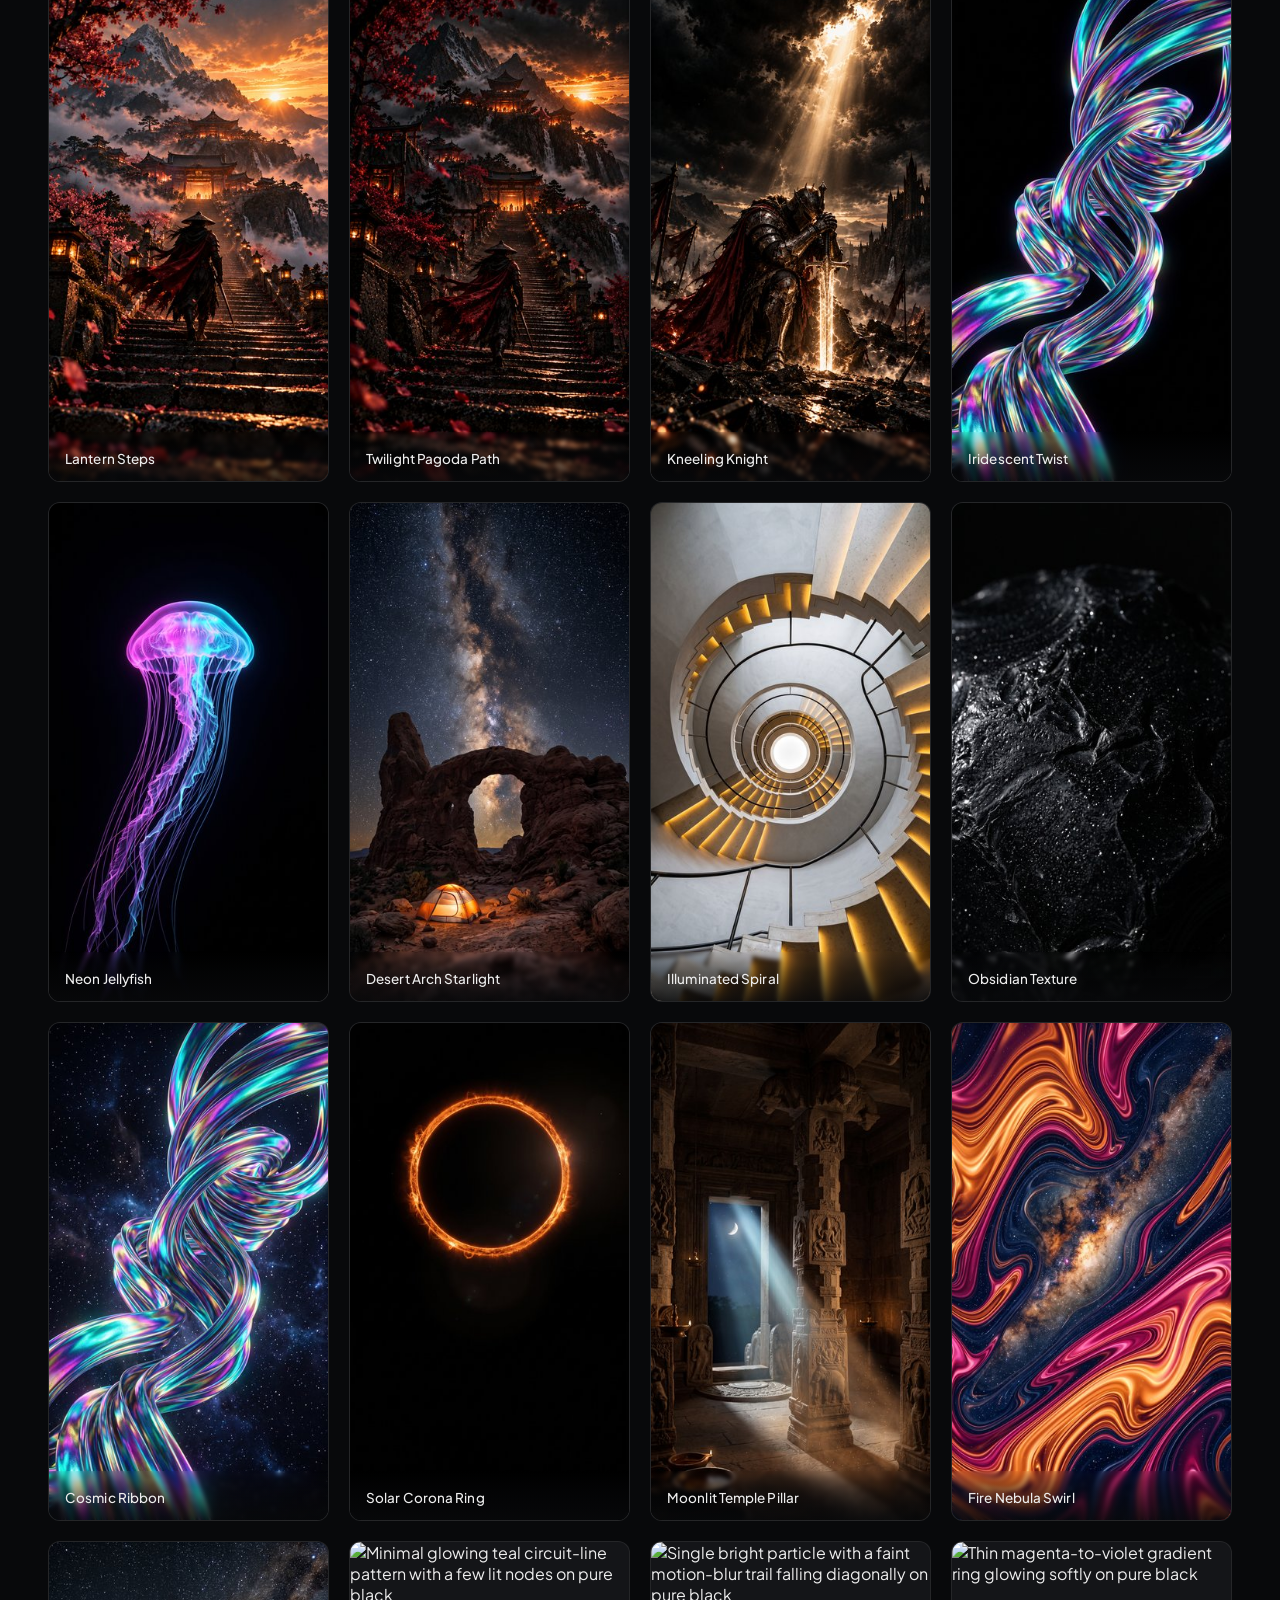
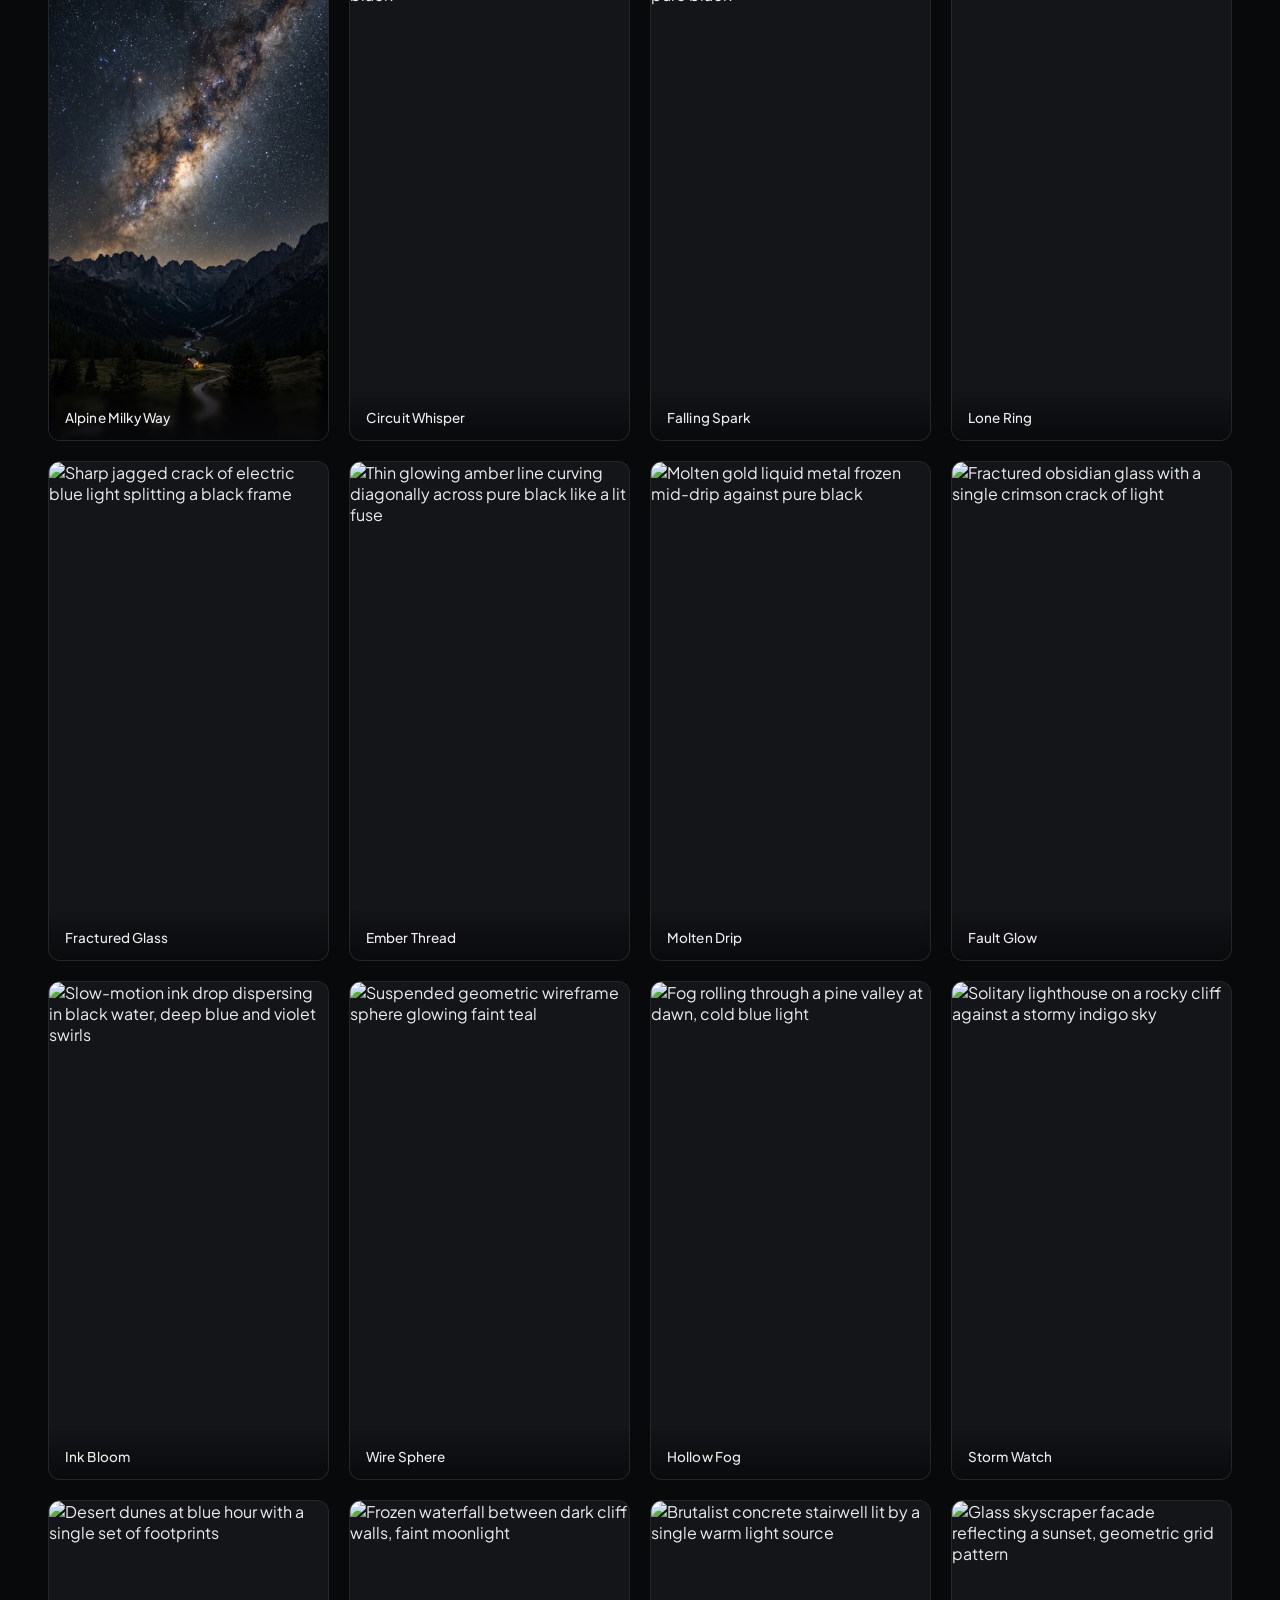
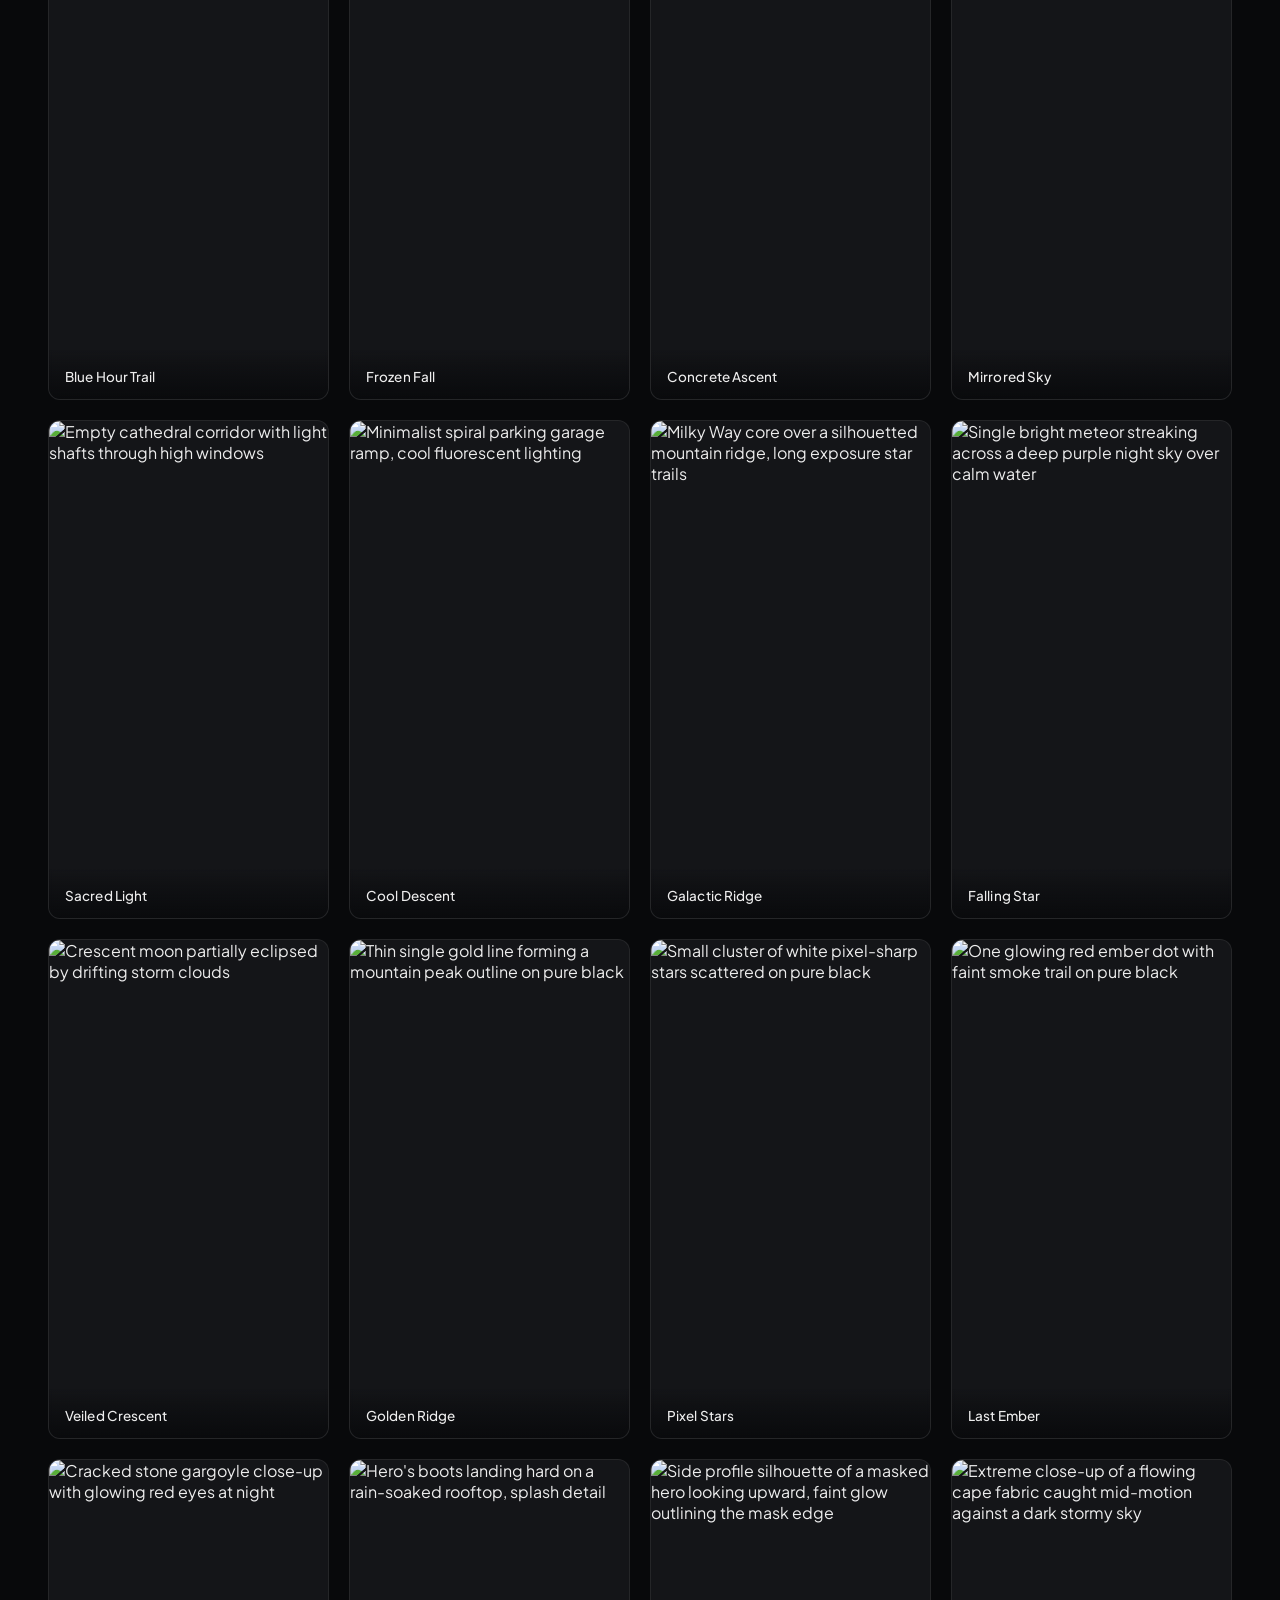
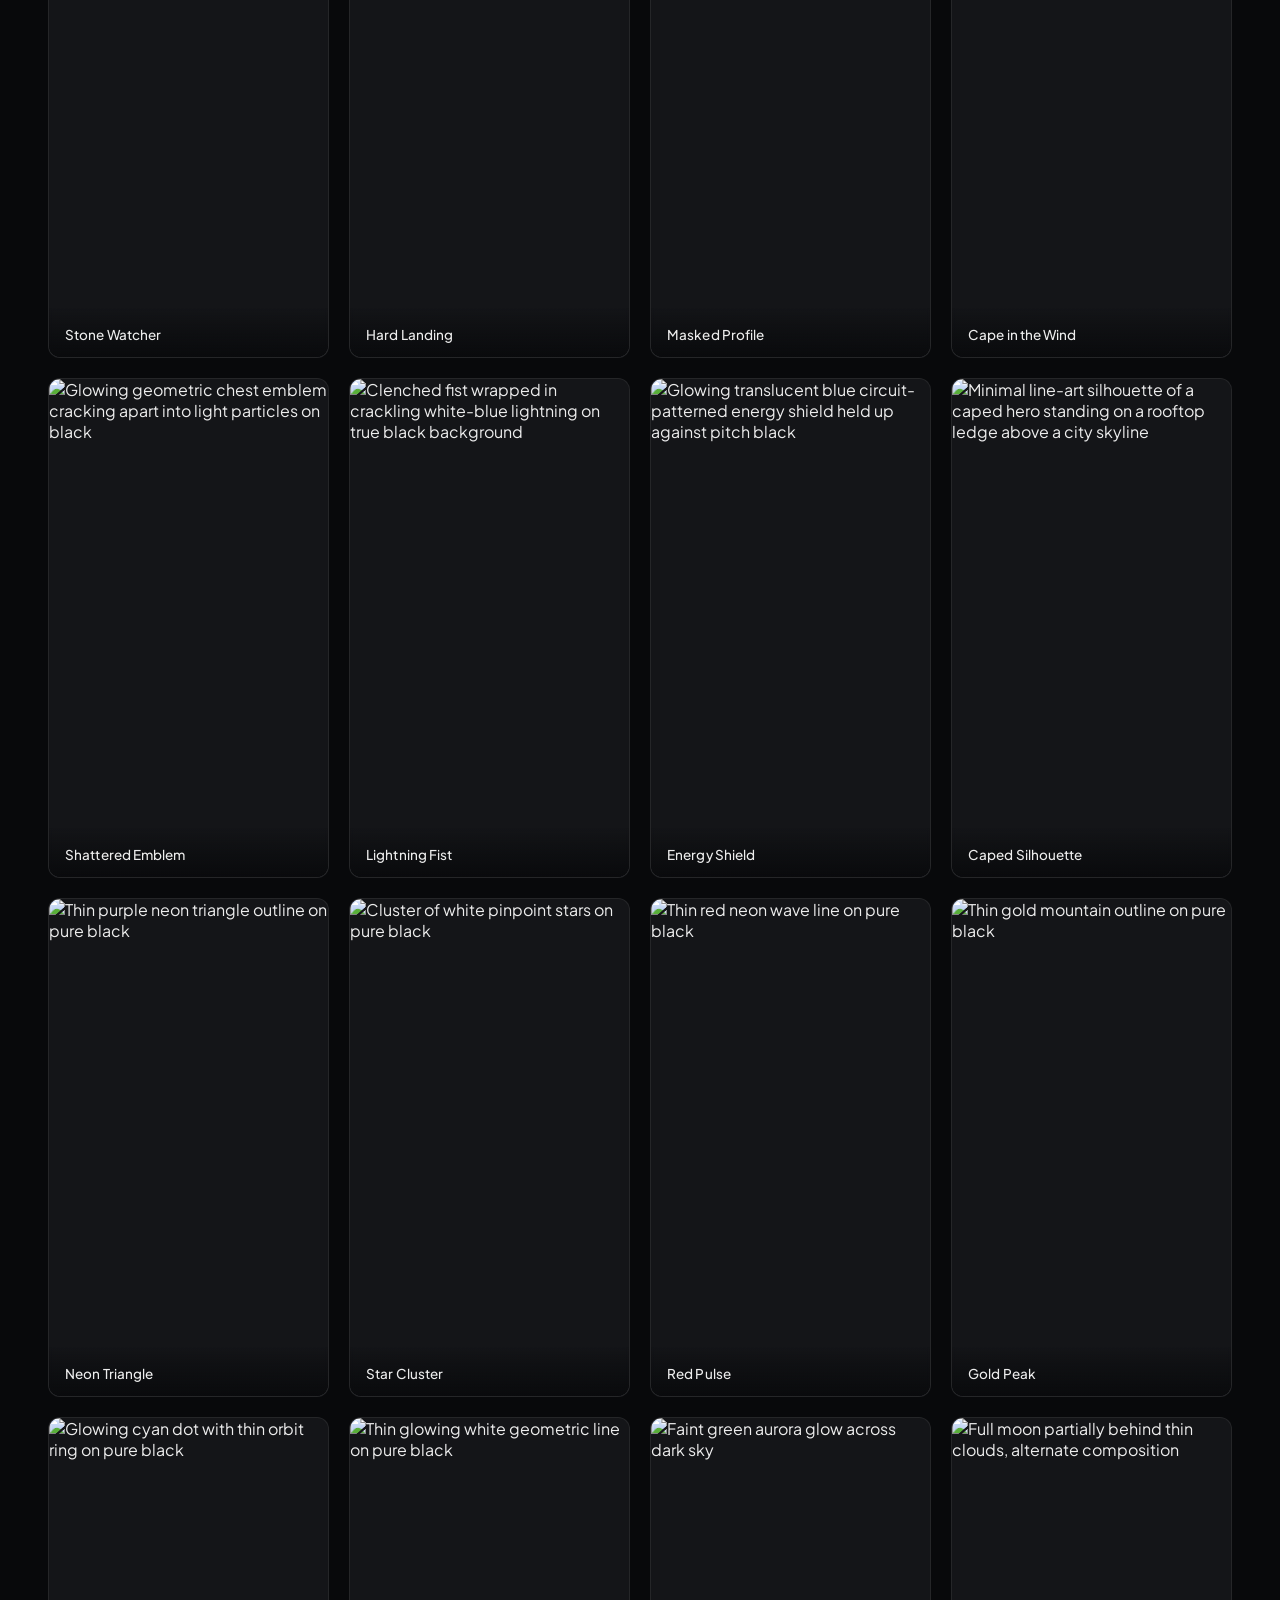
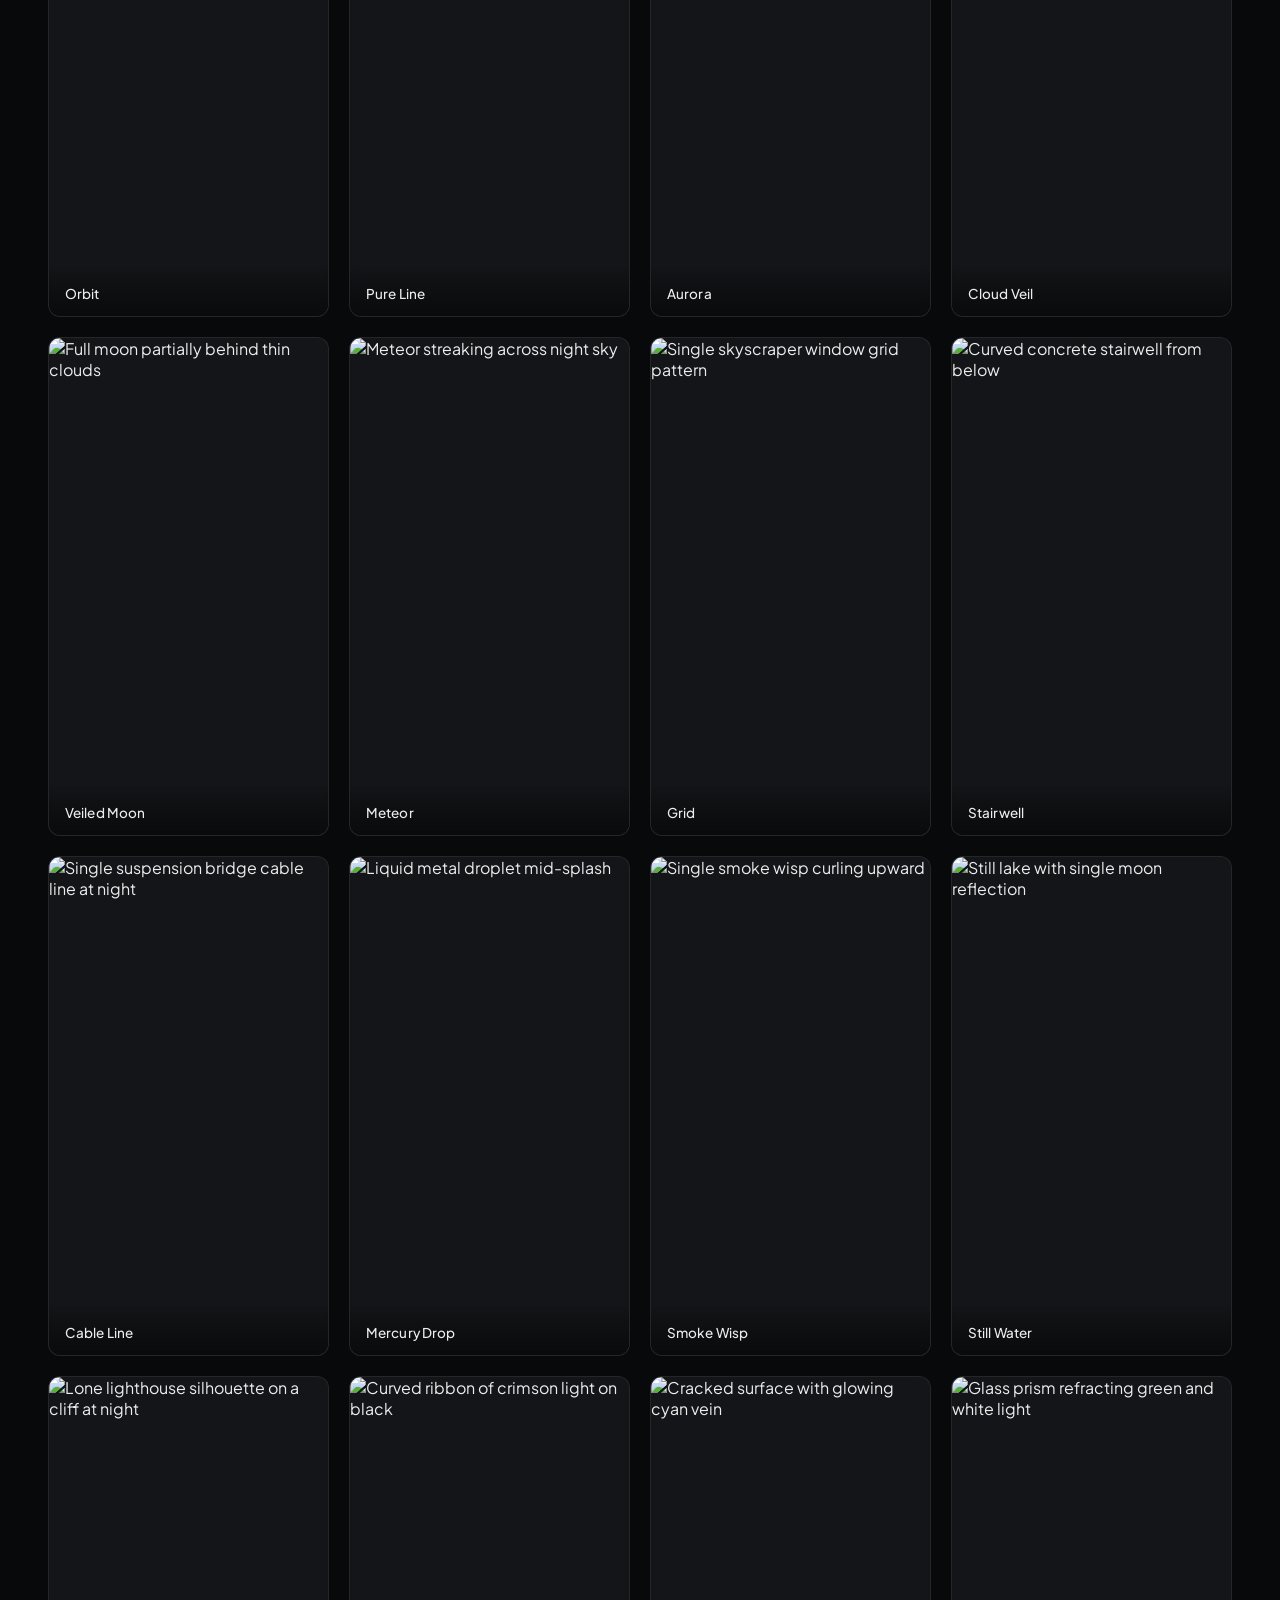
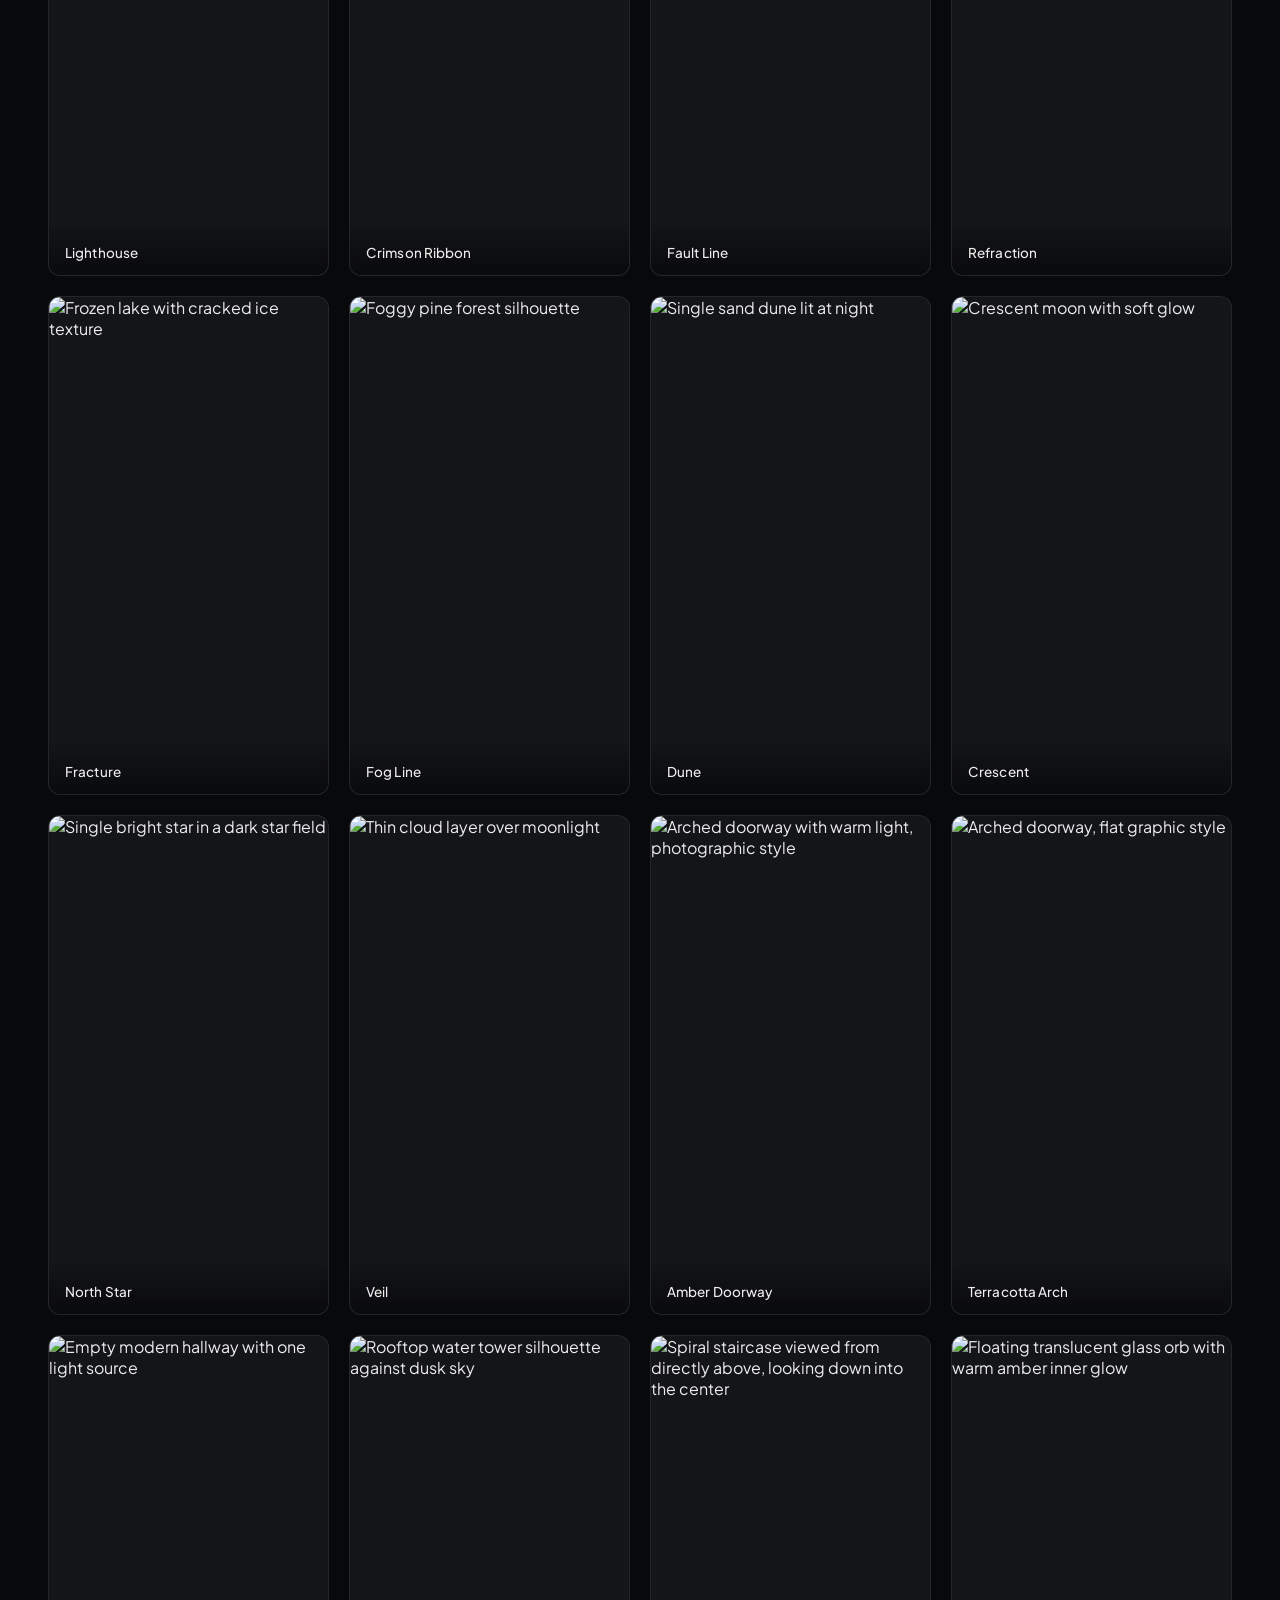
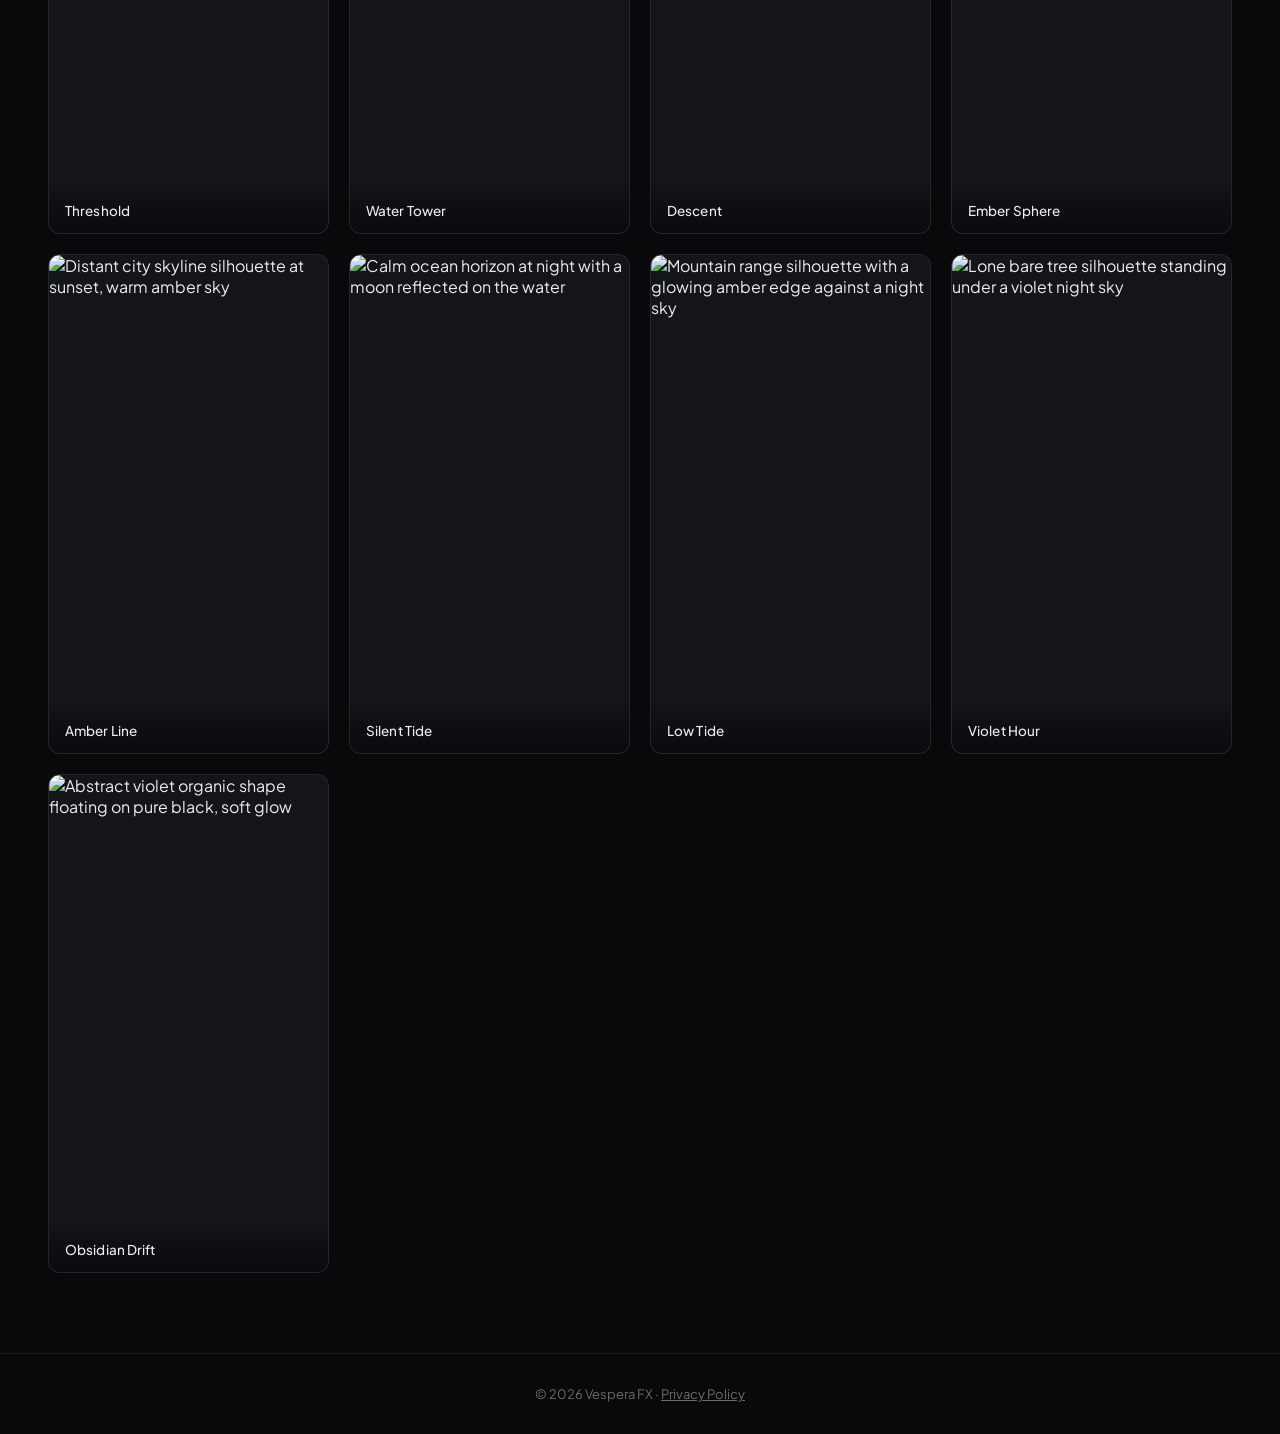
==== commit e2d59072: "Add instant category filter chips to homepage with real-time filtering" ====
--- a/index.html
+++ b/index.html
@@ -20,7 +20,7 @@
   <link rel="icon" type="image/png" href="logo.png">
   <link rel="preconnect" href="https://fonts.googleapis.com">
   <link rel="preconnect" href="https://fonts.gstatic.com" crossorigin>
-  <link rel="stylesheet" href="styles.css?v=11">
+  <link rel="stylesheet" href="styles.css?v=12">
 </head>
 
 <body>
@@ -44,415 +44,425 @@
     <input type="search" placeholder="Search all wallpapers..." aria-label="Search wallpapers">
   </div>
 
+  <div class="filter-chips" role="tablist" aria-label="Filter wallpapers by category">
+    <button class="chip active" data-filter="all" role="tab" aria-selected="true">All <span>101</span></button>
+    <button class="chip" data-filter="amoled" role="tab" aria-selected="false">AMOLED <span>22</span></button>
+    <button class="chip" data-filter="nightsky" role="tab" aria-selected="false">Night Sky <span>16</span></button>
+    <button class="chip" data-filter="abstract" role="tab" aria-selected="false">Abstract <span>16</span></button>
+    <button class="chip" data-filter="heroic" role="tab" aria-selected="false">Heroic <span>15</span></button>
+    <button class="chip" data-filter="architecture" role="tab" aria-selected="false">Architecture <span>16</span></button>
+    <button class="chip" data-filter="landscape" role="tab" aria-selected="false">Landscape <span>16</span></button>
+  </div>
+
   <p class="no-results">No wallpapers match your search.</p>
 
   <!-- Every wallpaper, newest first. This is a real "Latest" feed now, not a fixed 3. -->
   <section class="grid">
 
-        <div class="card" data-resolution="941 × 1672" data-size="314 KB">
+        <div class="card" data-category="amoled" data-resolution="941 × 1672" data-size="314 KB">
       <img src="images/thumbs/amoled-chrome-spire.jpg" data-full="images/amoled-chrome-spire.jpg" alt="Abstract chrome spire sculpture with glossy liquid reflections rising from dark rock on pure black" loading="lazy">
       <div class="label">Chrome Spire</div>
     </div>
-    <div class="card" data-resolution="940 × 1672" data-size="465 KB">
+    <div class="card" data-category="amoled" data-resolution="940 × 1672" data-size="465 KB">
       <img src="images/thumbs/amoled-crimson-spire.jpg" data-full="images/amoled-crimson-spire.jpg" alt="Chrome spire sculpture with glowing crimson red edges and reflections on dark obsidian rock" loading="lazy">
       <div class="label">Crimson Spire</div>
     </div>
-    <div class="card" data-resolution="941 × 1672" data-size="419 KB">
+    <div class="card" data-category="abstract" data-resolution="941 × 1672" data-size="419 KB">
       <img src="images/thumbs/abstract-geometric-monolith.jpg" data-full="images/abstract-geometric-monolith.jpg" alt="Minimalist dark geometric block wrapped in a floating metallic chrome band" loading="lazy">
       <div class="label">Geometric Monolith</div>
     </div>
-    <div class="card" data-resolution="941 × 1672" data-size="425 KB">
+    <div class="card" data-category="abstract" data-resolution="941 × 1672" data-size="425 KB">
       <img src="images/thumbs/abstract-faceted-prism.jpg" data-full="images/abstract-faceted-prism.jpg" alt="Minimal faceted obsidian crystal prism with sharp reflective bevels on black" loading="lazy">
       <div class="label">Faceted Prism</div>
     </div>
-    <div class="card" data-resolution="941 × 1672" data-size="197 KB">
+    <div class="card" data-category="amoled" data-resolution="941 × 1672" data-size="197 KB">
       <img src="images/thumbs/amoled-golden-crescent.jpg" data-full="images/amoled-golden-crescent.jpg" alt="Delicate glowing golden crescent moon suspended in pitch black void" loading="lazy">
       <div class="label">Golden Crescent</div>
     </div>
-    <div class="card" data-resolution="941 × 1672" data-size="368 KB">
+    <div class="card" data-category="amoled" data-resolution="941 × 1672" data-size="368 KB">
       <img src="images/thumbs/amoled-neon-rose.jpg" data-full="images/amoled-neon-rose.jpg" alt="Luminescent violet crystal rose with glowing thorns floating on pure black" loading="lazy">
       <div class="label">Neon Rose</div>
     </div>
-    <div class="card" data-resolution="941 × 1672" data-size="1.1 MB">
+    <div class="card" data-category="nightsky" data-resolution="941 × 1672" data-size="1.1 MB">
       <img src="images/thumbs/nightsky-aurora-fjord.jpg" data-full="images/nightsky-aurora-fjord.jpg" alt="Vibrant green and magenta aurora borealis reflected in a frozen mountain lake" loading="lazy">
       <div class="label">Aurora Fjord</div>
     </div>
-    <div class="card" data-resolution="941 × 1671" data-size="1.3 MB">
+    <div class="card" data-category="nightsky" data-resolution="941 × 1671" data-size="1.3 MB">
       <img src="images/thumbs/nightsky-meteor-ocean.jpg" data-full="images/nightsky-meteor-ocean.jpg" alt="Shooting star meteor shower over dark ocean waves and a setting crescent moon" loading="lazy">
       <div class="label">Meteor Tide</div>
     </div>
-    <div class="card" data-resolution="941 × 1672" data-size="557 KB">
+    <div class="card" data-category="abstract" data-resolution="941 × 1672" data-size="557 KB">
       <img src="images/thumbs/abstract-amber-glass-curves.jpg" data-full="images/abstract-amber-glass-curves.jpg" alt="Translucent curved glass ribbons glowing with warm amber and magenta gradients" loading="lazy">
       <div class="label">Amber Glass Curves</div>
     </div>
-    <div class="card" data-resolution="941 × 1672" data-size="1.5 MB">
+    <div class="card" data-category="amoled" data-resolution="941 × 1672" data-size="1.5 MB">
       <img src="images/thumbs/amoled-gold-topography.jpg" data-full="images/amoled-gold-topography.jpg" alt="Dark textured topographic contour ridges veined with shimmering metallic gold dust" loading="lazy">
       <div class="label">Gold Topography</div>
     </div>
-    <div class="card" data-resolution="941 × 1672" data-size="1.1 MB">
+    <div class="card" data-category="landscape" data-resolution="941 × 1672" data-size="1.1 MB">
       <img src="images/thumbs/landscape-golden-valley.jpg" data-full="images/landscape-golden-valley.jpg" alt="Misty mountain valley with a winding sunlit river at golden hour sunrise" loading="lazy">
       <div class="label">Golden Valley</div>
     </div>
-    <div class="card" data-resolution="941 × 1672" data-size="1.2 MB">
+    <div class="card" data-category="landscape" data-resolution="941 × 1672" data-size="1.2 MB">
       <img src="images/thumbs/landscape-coastal-sunset.jpg" data-full="images/landscape-coastal-sunset.jpg" alt="Dramatic sea stacks and turquoise waves breaking on a sandy shore at sunset" loading="lazy">
       <div class="label">Coastal Sunset</div>
     </div>
-    <div class="card" data-resolution="941 × 1672" data-size="669 KB">
+    <div class="card" data-category="nightsky" data-resolution="941 × 1672" data-size="669 KB">
       <img src="images/thumbs/nightsky-lone-tree-dusk.jpg" data-full="images/nightsky-lone-tree-dusk.jpg" alt="Solitary oak tree silhouette atop a dark hill under dramatic sunset clouds" loading="lazy">
       <div class="label">Tree at Dusk</div>
     </div>
-    <div class="card" data-resolution="941 × 1672" data-size="848 KB">
+    <div class="card" data-category="landscape" data-resolution="941 × 1672" data-size="848 KB">
       <img src="images/thumbs/landscape-winding-mountain-road.jpg" data-full="images/landscape-winding-mountain-road.jpg" alt="Wet asphalt road curving through foggy mountain pass toward distant twilight glow" loading="lazy">
       <div class="label">Mountain Twilight Road</div>
     </div>
-    <div class="card" data-resolution="941 × 1672" data-size="1.1 MB">
+    <div class="card" data-category="architecture" data-resolution="941 × 1672" data-size="1.1 MB">
       <img src="images/thumbs/architecture-modern-curved-villa.jpg" data-full="images/architecture-modern-curved-villa.jpg" alt="Futuristic curved white architectural villa terrace with warm light overlooking dusk sea" loading="lazy">
       <div class="label">Curved Villa Terrace</div>
     </div>
-    <div class="card" data-resolution="941 × 1672" data-size="1.6 MB">
+    <div class="card" data-category="architecture" data-resolution="941 × 1672" data-size="1.6 MB">
       <img src="images/thumbs/architecture-cyberpunk-skyline.jpg" data-full="images/architecture-cyberpunk-skyline.jpg" alt="Wet city street at night reflecting towering skyscrapers and magenta neon lights" loading="lazy">
       <div class="label">Neon Rain Street</div>
     </div>
-    <div class="card" data-resolution="941 × 1672" data-size="867 KB">
+    <div class="card" data-category="heroic" data-resolution="941 × 1672" data-size="867 KB">
       <img src="images/thumbs/hero-red-cape-sunset.jpg" data-full="images/hero-red-cape-sunset.jpg" alt="Armored warrior with flowing red cape standing on rocky cliff overlooking fantasy kingdom at sunset" loading="lazy">
       <div class="label">Red Cape Overlook</div>
     </div>
-    <div class="card" data-resolution="941 × 1672" data-size="1016 KB">
+    <div class="card" data-category="heroic" data-resolution="941 × 1672" data-size="1016 KB">
       <img src="images/thumbs/hero-fiery-horizon.jpg" data-full="images/hero-fiery-horizon.jpg" alt="Armored knight holding a greatsword on a high peak beneath blazing crimson clouds" loading="lazy">
       <div class="label">Fiery Horizon Sentinel</div>
     </div>
-    <div class="card" data-resolution="941 × 1672" data-size="1000 KB">
+    <div class="card" data-category="heroic" data-resolution="941 × 1672" data-size="1000 KB">
       <img src="images/thumbs/hero-storm-sentinel.jpg" data-full="images/hero-storm-sentinel.jpg" alt="Dark armored guardian perched high on a skyscraper ledge during a lightning storm" loading="lazy">
       <div class="label">Storm Sentinel</div>
     </div>
-    <div class="card" data-resolution="941 × 1672" data-size="1.3 MB">
+    <div class="card" data-category="heroic" data-resolution="941 × 1672" data-size="1.3 MB">
       <img src="images/thumbs/hero-temple-ascent.jpg" data-full="images/hero-temple-ascent.jpg" alt="Lone cloaked wanderer climbing lantern-lit stone mountain steps toward a mountain pagoda at sunset" loading="lazy">
       <div class="label">Temple Ascent</div>
     </div>
-    <div class="card" data-resolution="941 × 1672" data-size="1.3 MB">
+    <div class="card" data-category="heroic" data-resolution="941 × 1672" data-size="1.3 MB">
       <img src="images/thumbs/hero-temple-steps.jpg" data-full="images/hero-temple-steps.jpg" alt="Wanderer ascending steep ancient stone temple stairs lined with glowing lanterns and cherry petals" loading="lazy">
       <div class="label">Lantern Steps</div>
     </div>
-    <div class="card" data-resolution="941 × 1672" data-size="1.2 MB">
+    <div class="card" data-category="heroic" data-resolution="941 × 1672" data-size="1.2 MB">
       <img src="images/thumbs/hero-temple-twilight.jpg" data-full="images/hero-temple-twilight.jpg" alt="Cloaked samurai walking up mountain temple stairway under deep twilight skies" loading="lazy">
       <div class="label">Twilight Pagoda Path</div>
     </div>
-    <div class="card" data-resolution="941 × 1672" data-size="1.1 MB">
+    <div class="card" data-category="heroic" data-resolution="941 × 1672" data-size="1.1 MB">
       <img src="images/thumbs/hero-kneeling-knight.jpg" data-full="images/hero-kneeling-knight.jpg" alt="Armored knight kneeling in prayer over radiant glowing sword under dramatic heavenly sunbeams" loading="lazy">
       <div class="label">Kneeling Knight</div>
     </div>
-    <div class="card" data-resolution="1536 × 2752" data-size="3.0 MB">
+    <div class="card" data-category="abstract" data-resolution="1536 × 2752" data-size="3.0 MB">
       <img src="images/thumbs/abstract-iridescent-twist.jpg" data-full="images/abstract-iridescent-twist.jpg" alt="Holographic chrome ribbon twisting smoothly through empty space" loading="lazy">
       <div class="label">Iridescent Twist</div>
     </div>
-    <div class="card" data-resolution="1536 × 2752" data-size="2.0 MB">
+    <div class="card" data-category="amoled" data-resolution="1536 × 2752" data-size="2.0 MB">
       <img src="images/thumbs/amoled-neon-jellyfish.jpg" data-full="images/amoled-neon-jellyfish.jpg" alt="Bioluminescent cyan and magenta jellyfish drifting gracefully in deep dark waters" loading="lazy">
       <div class="label">Neon Jellyfish</div>
     </div>
-    <div class="card" data-resolution="1536 × 2752" data-size="3.7 MB">
+    <div class="card" data-category="nightsky" data-resolution="1536 × 2752" data-size="3.7 MB">
       <img src="images/thumbs/nightsky-milkyway-arch.jpg" data-full="images/nightsky-milkyway-arch.jpg" alt="Milky Way galaxy framed by natural red rock arch above an illuminated desert campsite" loading="lazy">
       <div class="label">Desert Arch Starlight</div>
     </div>
-    <div class="card" data-resolution="1536 × 2752" data-size="3.4 MB">
+    <div class="card" data-category="architecture" data-resolution="1536 × 2752" data-size="3.4 MB">
       <img src="images/thumbs/architecture-illuminated-spiral.jpg" data-full="images/architecture-illuminated-spiral.jpg" alt="Looking up at a modern concrete spiral staircase with warm glowing step lights" loading="lazy">
       <div class="label">Illuminated Spiral</div>
     </div>
-    <div class="card" data-resolution="1536 × 2752" data-size="2.8 MB">
+    <div class="card" data-category="amoled" data-resolution="1536 × 2752" data-size="2.8 MB">
       <img src="images/thumbs/amoled-obsidian-stone.jpg" data-full="images/amoled-obsidian-stone.jpg" alt="Macro texture of rough volcanic obsidian rock catching silver rim light on pure black" loading="lazy">
       <div class="label">Obsidian Texture</div>
     </div>
-    <div class="card" data-resolution="1536 × 2752" data-size="4.1 MB">
+    <div class="card" data-category="nightsky" data-resolution="1536 × 2752" data-size="4.1 MB">
       <img src="images/thumbs/nightsky-cosmic-ribbon.jpg" data-full="images/nightsky-cosmic-ribbon.jpg" alt="Holographic iridescent spiral flowing through a dense cosmic field of stars and nebulae" loading="lazy">
       <div class="label">Cosmic Ribbon</div>
     </div>
-    <div class="card" data-resolution="1536 × 2752" data-size="1.4 MB">
+    <div class="card" data-category="amoled" data-resolution="1536 × 2752" data-size="1.4 MB">
       <img src="images/thumbs/amoled-solar-eclipse-ring.jpg" data-full="images/amoled-solar-eclipse-ring.jpg" alt="Glowing ring of solar fire and burning corona flares centered on pure black background" loading="lazy">
       <div class="label">Solar Corona Ring</div>
     </div>
-    <div class="card" data-resolution="1536 × 2752" data-size="3.0 MB">
+    <div class="card" data-category="architecture" data-resolution="1536 × 2752" data-size="3.0 MB">
       <img src="images/thumbs/architecture-moonlit-temple-pillar.jpg" data-full="images/architecture-moonlit-temple-pillar.jpg" alt="Intricately carved ancient stone temple pillar illuminated by a beam of moonlight through a stone doorway" loading="lazy">
       <div class="label">Moonlit Temple Pillar</div>
     </div>
-    <div class="card" data-resolution="1536 × 2752" data-size="3.8 MB">
+    <div class="card" data-category="abstract" data-resolution="1536 × 2752" data-size="3.8 MB">
       <img src="images/thumbs/abstract-fire-nebula-swirl.jpg" data-full="images/abstract-fire-nebula-swirl.jpg" alt="Swirling fluid marble art with molten amber, magenta, and gold veins against deep space" loading="lazy">
       <div class="label">Fire Nebula Swirl</div>
     </div>
-    <div class="card" data-resolution="1536 × 2752" data-size="3.6 MB">
+    <div class="card" data-category="nightsky" data-resolution="1536 × 2752" data-size="3.6 MB">
       <img src="images/thumbs/nightsky-alpine-milkyway.jpg" data-full="images/nightsky-alpine-milkyway.jpg" alt="Vast vertical Milky Way core rising directly above dark alpine peaks and a solitary valley cabin" loading="lazy">
       <div class="label">Alpine Milky Way</div>
     </div>
-<div class="card" data-resolution="1440 × 2560" data-size="1.9 MB">
+<div class="card" data-category="amoled" data-resolution="1440 × 2560" data-size="1.9 MB">
       <img src="images/thumbs/amoled-circuit-whisper.jpg" data-full="images/amoled-circuit-whisper.jpg" alt="Minimal glowing teal circuit-line pattern with a few lit nodes on pure black" loading="lazy">
       <div class="label">Circuit Whisper</div>
     </div>
-    <div class="card" data-resolution="1440 × 2560" data-size="1.5 MB">
+    <div class="card" data-category="amoled" data-resolution="1440 × 2560" data-size="1.5 MB">
       <img src="images/thumbs/amoled-falling-spark.jpg" data-full="images/amoled-falling-spark.jpg" alt="Single bright particle with a faint motion-blur trail falling diagonally on pure black" loading="lazy">
       <div class="label">Falling Spark</div>
     </div>
-    <div class="card" data-resolution="1440 × 2560" data-size="1.8 MB">
+    <div class="card" data-category="amoled" data-resolution="1440 × 2560" data-size="1.8 MB">
       <img src="images/thumbs/amoled-lone-ring.jpg" data-full="images/amoled-lone-ring.jpg" alt="Thin magenta-to-violet gradient ring glowing softly on pure black" loading="lazy">
       <div class="label">Lone Ring</div>
     </div>
-    <div class="card" data-resolution="1440 × 2560" data-size="2.0 MB">
+    <div class="card" data-category="amoled" data-resolution="1440 × 2560" data-size="2.0 MB">
       <img src="images/thumbs/amoled-fractured-glass.jpg" data-full="images/amoled-fractured-glass.jpg" alt="Sharp jagged crack of electric blue light splitting a black frame" loading="lazy">
       <div class="label">Fractured Glass</div>
     </div>
-    <div class="card" data-resolution="1440 × 2560" data-size="1.9 MB">
+    <div class="card" data-category="amoled" data-resolution="1440 × 2560" data-size="1.9 MB">
       <img src="images/thumbs/amoled-ember-thread.jpg" data-full="images/amoled-ember-thread.jpg" alt="Thin glowing amber line curving diagonally across pure black like a lit fuse" loading="lazy">
       <div class="label">Ember Thread</div>
     </div>
 
-    <div class="card" data-resolution="1440 × 2560" data-size="111 KB">
+    <div class="card" data-category="abstract" data-resolution="1440 × 2560" data-size="111 KB">
       <img src="images/thumbs/abstract-molten-gold.jpg" data-full="images/abstract-molten-gold.jpg" alt="Molten gold liquid metal frozen mid-drip against pure black" loading="lazy">
       <div class="label">Molten Drip</div>
     </div>
-    <div class="card" data-resolution="1440 × 2560" data-size="337 KB">
+    <div class="card" data-category="abstract" data-resolution="1440 × 2560" data-size="337 KB">
       <img src="images/thumbs/abstract-fractured-crack.jpg" data-full="images/abstract-fractured-crack.jpg" alt="Fractured obsidian glass with a single crimson crack of light" loading="lazy">
       <div class="label">Fault Glow</div>
     </div>
-    <div class="card" data-resolution="1440 × 2560" data-size="267 KB">
+    <div class="card" data-category="abstract" data-resolution="1440 × 2560" data-size="267 KB">
       <img src="images/thumbs/abstract-ink-drop.jpg" data-full="images/abstract-ink-drop.jpg" alt="Slow-motion ink drop dispersing in black water, deep blue and violet swirls" loading="lazy">
       <div class="label">Ink Bloom</div>
     </div>
-    <div class="card" data-resolution="1440 × 2560" data-size="136 KB">
+    <div class="card" data-category="abstract" data-resolution="1440 × 2560" data-size="136 KB">
       <img src="images/thumbs/abstract-wireframe-sphere.jpg" data-full="images/abstract-wireframe-sphere.jpg" alt="Suspended geometric wireframe sphere glowing faint teal" loading="lazy">
       <div class="label">Wire Sphere</div>
     </div>
-    <div class="card" data-resolution="1440 × 2560" data-size="262 KB">
+    <div class="card" data-category="landscape" data-resolution="1440 × 2560" data-size="262 KB">
       <img src="images/thumbs/landscape-fog-valley.jpg" data-full="images/landscape-fog-valley.jpg" alt="Fog rolling through a pine valley at dawn, cold blue light" loading="lazy">
       <div class="label">Hollow Fog</div>
     </div>
-    <div class="card" data-resolution="1440 × 2560" data-size="725 KB">
+    <div class="card" data-category="landscape" data-resolution="1440 × 2560" data-size="725 KB">
       <img src="images/thumbs/landscape-lighthouse.jpg" data-full="images/landscape-lighthouse.jpg" alt="Solitary lighthouse on a rocky cliff against a stormy indigo sky" loading="lazy">
       <div class="label">Storm Watch</div>
     </div>
-    <div class="card" data-resolution="1440 × 2560" data-size="481 KB">
+    <div class="card" data-category="landscape" data-resolution="1440 × 2560" data-size="481 KB">
       <img src="images/thumbs/landscape-desert-dunes.jpg" data-full="images/landscape-desert-dunes.jpg" alt="Desert dunes at blue hour with a single set of footprints" loading="lazy">
       <div class="label">Blue Hour Trail</div>
     </div>
-    <div class="card" data-resolution="1440 × 2560" data-size="442 KB">
+    <div class="card" data-category="landscape" data-resolution="1440 × 2560" data-size="442 KB">
       <img src="images/thumbs/landscape-frozen-waterfall.jpg" data-full="images/landscape-frozen-waterfall.jpg" alt="Frozen waterfall between dark cliff walls, faint moonlight" loading="lazy">
       <div class="label">Frozen Fall</div>
     </div>
-    <div class="card" data-resolution="1440 × 2560" data-size="472 KB">
+    <div class="card" data-category="architecture" data-resolution="1440 × 2560" data-size="472 KB">
       <img src="images/thumbs/architecture-brutalist-stairwell.jpg" data-full="images/architecture-brutalist-stairwell.jpg" alt="Brutalist concrete stairwell lit by a single warm light source" loading="lazy">
       <div class="label">Concrete Ascent</div>
     </div>
-    <div class="card" data-resolution="1440 × 2560" data-size="561 KB">
+    <div class="card" data-category="architecture" data-resolution="1440 × 2560" data-size="561 KB">
       <img src="images/thumbs/architecture-glass-facade.jpg" data-full="images/architecture-glass-facade.jpg" alt="Glass skyscraper facade reflecting a sunset, geometric grid pattern" loading="lazy">
       <div class="label">Mirrored Sky</div>
     </div>
-    <div class="card" data-resolution="1440 × 2560" data-size="555 KB">
+    <div class="card" data-category="architecture" data-resolution="1440 × 2560" data-size="555 KB">
       <img src="images/thumbs/architecture-cathedral-corridor.jpg" data-full="images/architecture-cathedral-corridor.jpg" alt="Empty cathedral corridor with light shafts through high windows" loading="lazy">
       <div class="label">Sacred Light</div>
     </div>
-    <div class="card" data-resolution="1440 × 2560" data-size="449 KB">
+    <div class="card" data-category="architecture" data-resolution="1440 × 2560" data-size="449 KB">
       <img src="images/thumbs/architecture-parking-spiral.jpg" data-full="images/architecture-parking-spiral.jpg" alt="Minimalist spiral parking garage ramp, cool fluorescent lighting" loading="lazy">
       <div class="label">Cool Descent</div>
     </div>
-    <div class="card" data-resolution="1440 × 2560" data-size="522 KB">
+    <div class="card" data-category="nightsky" data-resolution="1440 × 2560" data-size="522 KB">
       <img src="images/thumbs/nightsky-milky-way.jpg" data-full="images/nightsky-milky-way.jpg" alt="Milky Way core over a silhouetted mountain ridge, long exposure star trails" loading="lazy">
       <div class="label">Galactic Ridge</div>
     </div>
-    <div class="card" data-resolution="1440 × 2560" data-size="246 KB">
+    <div class="card" data-category="nightsky" data-resolution="1440 × 2560" data-size="246 KB">
       <img src="images/thumbs/nightsky-meteor.jpg" data-full="images/nightsky-meteor.jpg" alt="Single bright meteor streaking across a deep purple night sky over calm water" loading="lazy">
       <div class="label">Falling Star</div>
     </div>
-    <div class="card" data-resolution="1440 × 2560" data-size="169 KB">
+    <div class="card" data-category="nightsky" data-resolution="1440 × 2560" data-size="169 KB">
       <img src="images/thumbs/nightsky-crescent-moon.jpg" data-full="images/nightsky-crescent-moon.jpg" alt="Crescent moon partially eclipsed by drifting storm clouds" loading="lazy">
       <div class="label">Veiled Crescent</div>
     </div>
-    <div class="card" data-resolution="1440 × 2560" data-size="68 KB">
+    <div class="card" data-category="amoled" data-resolution="1440 × 2560" data-size="68 KB">
       <img src="images/thumbs/amoled-gold-peak.jpg" data-full="images/amoled-gold-peak.jpg" alt="Thin single gold line forming a mountain peak outline on pure black" loading="lazy">
       <div class="label">Golden Ridge</div>
     </div>
-    <div class="card" data-resolution="1440 × 2560" data-size="71 KB">
+    <div class="card" data-category="amoled" data-resolution="1440 × 2560" data-size="71 KB">
       <img src="images/thumbs/amoled-star-cluster.jpg" data-full="images/amoled-star-cluster.jpg" alt="Small cluster of white pixel-sharp stars scattered on pure black" loading="lazy">
       <div class="label">Pixel Stars</div>
     </div>
-    <div class="card" data-resolution="1440 × 2560" data-size="44 KB">
+    <div class="card" data-category="amoled" data-resolution="1440 × 2560" data-size="44 KB">
       <img src="images/thumbs/amoled-ember-dot.jpg" data-full="images/amoled-ember-dot.jpg" alt="One glowing red ember dot with faint smoke trail on pure black" loading="lazy">
       <div class="label">Last Ember</div>
     </div>
-    <div class="card" data-resolution="1440 × 2560" data-size="448 KB">
+    <div class="card" data-category="heroic" data-resolution="1440 × 2560" data-size="448 KB">
       <img src="images/thumbs/hero-gargoyle.jpg" data-full="images/hero-gargoyle.jpg" alt="Cracked stone gargoyle close-up with glowing red eyes at night" loading="lazy">
       <div class="label">Stone Watcher</div>
     </div>
-    <div class="card" data-resolution="1440 × 2560" data-size="456 KB">
+    <div class="card" data-category="heroic" data-resolution="1440 × 2560" data-size="456 KB">
       <img src="images/thumbs/hero-boots-landing.jpg" data-full="images/hero-boots-landing.jpg" alt="Hero's boots landing hard on a rain-soaked rooftop, splash detail" loading="lazy">
       <div class="label">Hard Landing</div>
     </div>
 
-    <div class="card" data-resolution="1440 × 2560" data-size="72 KB">
+    <div class="card" data-category="heroic" data-resolution="1440 × 2560" data-size="72 KB">
       <img src="images/thumbs/hero-masked-profile.jpg" data-full="images/hero-masked-profile.jpg" alt="Side profile silhouette of a masked hero looking upward, faint glow outlining the mask edge" loading="lazy">
       <div class="label">Masked Profile</div>
     </div>
-    <div class="card" data-resolution="1440 × 2560" data-size="635 KB">
+    <div class="card" data-category="heroic" data-resolution="1440 × 2560" data-size="635 KB">
       <img src="images/thumbs/hero-cape-wind.jpg" data-full="images/hero-cape-wind.jpg" alt="Extreme close-up of a flowing cape fabric caught mid-motion against a dark stormy sky" loading="lazy">
       <div class="label">Cape in the Wind</div>
     </div>
-    <div class="card" data-resolution="1440 × 2560" data-size="179 KB">
+    <div class="card" data-category="heroic" data-resolution="1440 × 2560" data-size="179 KB">
       <img src="images/thumbs/hero-shattered-emblem.jpg" data-full="images/hero-shattered-emblem.jpg" alt="Glowing geometric chest emblem cracking apart into light particles on black" loading="lazy">
       <div class="label">Shattered Emblem</div>
     </div>
-    <div class="card" data-resolution="1440 × 2560" data-size="302 KB">
+    <div class="card" data-category="heroic" data-resolution="1440 × 2560" data-size="302 KB">
       <img src="images/thumbs/hero-lightning-fist.jpg" data-full="images/hero-lightning-fist.jpg" alt="Clenched fist wrapped in crackling white-blue lightning on true black background" loading="lazy">
       <div class="label">Lightning Fist</div>
     </div>
-    <div class="card" data-resolution="1440 × 2560" data-size="515 KB">
+    <div class="card" data-category="heroic" data-resolution="1440 × 2560" data-size="515 KB">
       <img src="images/thumbs/hero-energy-shield.jpg" data-full="images/hero-energy-shield.jpg" alt="Glowing translucent blue circuit-patterned energy shield held up against pitch black" loading="lazy">
       <div class="label">Energy Shield</div>
     </div>
-    <div class="card" data-resolution="720 × 1280" data-size="46 KB">
+    <div class="card" data-category="heroic" data-resolution="720 × 1280" data-size="46 KB">
       <img src="images/thumbs/hero-caped-silhouette.jpg" data-full="images/hero-caped-silhouette.jpg" alt="Minimal line-art silhouette of a caped hero standing on a rooftop ledge above a city skyline" loading="lazy">
       <div class="label">Caped Silhouette</div>
     </div>
 
-    <div class="card" data-resolution="720 × 1280" data-size="19 KB">
+    <div class="card" data-category="amoled" data-resolution="720 × 1280" data-size="19 KB">
       <img src="images/thumbs/amoled-triangle.jpg" data-full="images/amoled-triangle.jpg" alt="Thin purple neon triangle outline on pure black" loading="lazy">
       <div class="label">Neon Triangle</div>
     </div>
-    <div class="card" data-resolution="720 × 1280" data-size="20 KB">
+    <div class="card" data-category="amoled" data-resolution="720 × 1280" data-size="20 KB">
       <img src="images/thumbs/amoled-stars.jpg" data-full="images/amoled-stars.jpg" alt="Cluster of white pinpoint stars on pure black" loading="lazy">
       <div class="label">Star Cluster</div>
     </div>
-    <div class="card" data-resolution="720 × 1280" data-size="16 KB">
+    <div class="card" data-category="amoled" data-resolution="720 × 1280" data-size="16 KB">
       <img src="images/thumbs/amoled-wave.jpg" data-full="images/amoled-wave.jpg" alt="Thin red neon wave line on pure black" loading="lazy">
       <div class="label">Red Pulse</div>
     </div>
-    <div class="card" data-resolution="720 × 1280" data-size="26 KB">
+    <div class="card" data-category="amoled" data-resolution="720 × 1280" data-size="26 KB">
       <img src="images/thumbs/amoled-peak.jpg" data-full="images/amoled-peak.jpg" alt="Thin gold mountain outline on pure black" loading="lazy">
       <div class="label">Gold Peak</div>
     </div>
-    <div class="card" data-resolution="720 × 1280" data-size="10 KB">
+    <div class="card" data-category="amoled" data-resolution="720 × 1280" data-size="10 KB">
       <img src="images/thumbs/amoled-orbit.jpg" data-full="images/amoled-orbit.jpg" alt="Glowing cyan dot with thin orbit ring on pure black" loading="lazy">
       <div class="label">Orbit</div>
     </div>
-    <div class="card" data-resolution="720 × 1280" data-size="96 KB">
+    <div class="card" data-category="amoled" data-resolution="720 × 1280" data-size="96 KB">
       <img src="images/thumbs/amoled-outline.jpg" data-full="images/amoled-outline.jpg" alt="Thin glowing white geometric line on pure black" loading="lazy">
       <div class="label">Pure Line</div>
     </div>
-    <div class="card" data-resolution="720 × 1280" data-size="0.4 MB">
+    <div class="card" data-category="nightsky" data-resolution="720 × 1280" data-size="0.4 MB">
       <img src="images/thumbs/aurora.jpg" data-full="images/aurora.jpg" alt="Faint green aurora glow across dark sky" loading="lazy">
       <div class="label">Aurora</div>
     </div>
-    <div class="card" data-resolution="720 × 1280" data-size="0.7 MB">
+    <div class="card" data-category="nightsky" data-resolution="720 × 1280" data-size="0.7 MB">
       <img src="images/thumbs/moon-veiled-2.jpg" data-full="images/moon-veiled-2.jpg" alt="Full moon partially behind thin clouds, alternate composition" loading="lazy">
       <div class="label">Cloud Veil</div>
     </div>
-    <div class="card" data-resolution="720 × 1280" data-size="0.7 MB">
+    <div class="card" data-category="nightsky" data-resolution="720 × 1280" data-size="0.7 MB">
       <img src="images/thumbs/moon-veiled-1.jpg" data-full="images/moon-veiled-1.jpg" alt="Full moon partially behind thin clouds" loading="lazy">
       <div class="label">Veiled Moon</div>
     </div>
-    <div class="card" data-resolution="720 × 1280" data-size="0.6 MB">
+    <div class="card" data-category="nightsky" data-resolution="720 × 1280" data-size="0.6 MB">
       <img src="images/thumbs/meteor.jpg" data-full="images/meteor.jpg" alt="Meteor streaking across night sky" loading="lazy">
       <div class="label">Meteor</div>
     </div>
-    <div class="card" data-resolution="720 × 1280" data-size="1.1 MB">
+    <div class="card" data-category="architecture" data-resolution="720 × 1280" data-size="1.1 MB">
       <img src="images/thumbs/skyscraper.jpg" data-full="images/skyscraper.jpg" alt="Single skyscraper window grid pattern" loading="lazy">
       <div class="label">Grid</div>
     </div>
-    <div class="card" data-resolution="720 × 1280" data-size="0.7 MB">
+    <div class="card" data-category="architecture" data-resolution="720 × 1280" data-size="0.7 MB">
       <img src="images/thumbs/stairwell.jpg" data-full="images/stairwell.jpg" alt="Curved concrete stairwell from below" loading="lazy">
       <div class="label">Stairwell</div>
     </div>
-    <div class="card" data-resolution="720 × 1280" data-size="0.7 MB">
+    <div class="card" data-category="architecture" data-resolution="720 × 1280" data-size="0.7 MB">
       <img src="images/thumbs/bridge-cable.jpg" data-full="images/bridge-cable.jpg" alt="Single suspension bridge cable line at night" loading="lazy">
       <div class="label">Cable Line</div>
     </div>
-    <div class="card" data-resolution="720 × 1280" data-size="0.7 MB">
+    <div class="card" data-category="abstract" data-resolution="720 × 1280" data-size="0.7 MB">
       <img src="images/thumbs/liquid-droplet.jpg" data-full="images/liquid-droplet.jpg" alt="Liquid metal droplet mid-splash" loading="lazy">
       <div class="label">Mercury Drop</div>
     </div>
-    <div class="card" data-resolution="720 × 1280" data-size="0.4 MB">
+    <div class="card" data-category="abstract" data-resolution="720 × 1280" data-size="0.4 MB">
       <img src="images/thumbs/smoke-wisp.jpg" data-full="images/smoke-wisp.jpg" alt="Single smoke wisp curling upward" loading="lazy">
       <div class="label">Smoke Wisp</div>
     </div>
-    <div class="card" data-resolution="720 × 1280" data-size="0.3 MB">
+    <div class="card" data-category="landscape" data-resolution="720 × 1280" data-size="0.3 MB">
       <img src="images/thumbs/lake-reflection.jpg" data-full="images/lake-reflection.jpg" alt="Still lake with single moon reflection" loading="lazy">
       <div class="label">Still Water</div>
     </div>
-    <div class="card" data-resolution="720 × 1280" data-size="0.4 MB">
+    <div class="card" data-category="landscape" data-resolution="720 × 1280" data-size="0.4 MB">
       <img src="images/thumbs/lighthouse.jpg" data-full="images/lighthouse.jpg" alt="Lone lighthouse silhouette on a cliff at night" loading="lazy">
       <div class="label">Lighthouse</div>
     </div>
-    <div class="card" data-resolution="1536 × 2752" data-size="5.0 MB">
+    <div class="card" data-category="abstract" data-resolution="1536 × 2752" data-size="5.0 MB">
       <img src="images/thumbs/ribbon-light.jpg" data-full="images/ribbon-light.jpg" alt="Curved ribbon of crimson light on black" loading="lazy">
       <div class="label">Crimson Ribbon</div>
     </div>
-    <div class="card" data-resolution="1536 × 2752" data-size="6.6 MB">
+    <div class="card" data-category="abstract" data-resolution="1536 × 2752" data-size="6.6 MB">
       <img src="images/thumbs/marble-vein.jpg" data-full="images/marble-vein.jpg" alt="Cracked surface with glowing cyan vein" loading="lazy">
       <div class="label">Fault Line</div>
     </div>
-    <div class="card" data-resolution="1536 × 2752" data-size="5.3 MB">
+    <div class="card" data-category="abstract" data-resolution="1536 × 2752" data-size="5.3 MB">
       <img src="images/thumbs/geometric-prism.jpg" data-full="images/geometric-prism.jpg" alt="Glass prism refracting green and white light" loading="lazy">
       <div class="label">Refraction</div>
     </div>
-    <div class="card" data-resolution="1008 × 1792" data-size="2.1 MB">
+    <div class="card" data-category="landscape" data-resolution="1008 × 1792" data-size="2.1 MB">
       <img src="images/thumbs/frozen-lake.jpg" data-full="images/frozen-lake.jpg" alt="Frozen lake with cracked ice texture" loading="lazy">
       <div class="label">Fracture</div>
     </div>
-    <div class="card" data-resolution="1008 × 1792" data-size="1.1 MB">
+    <div class="card" data-category="landscape" data-resolution="1008 × 1792" data-size="1.1 MB">
       <img src="images/thumbs/pine-forest.jpg" data-full="images/pine-forest.jpg" alt="Foggy pine forest silhouette" loading="lazy">
       <div class="label">Fog Line</div>
     </div>
-    <div class="card" data-resolution="504 × 896" data-size="0.4 MB">
+    <div class="card" data-category="landscape" data-resolution="504 × 896" data-size="0.4 MB">
       <img src="images/thumbs/sand-dune.jpg" data-full="images/sand-dune.jpg" alt="Single sand dune lit at night" loading="lazy">
       <div class="label">Dune</div>
     </div>
-    <div class="card" data-resolution="768 × 1376" data-size="1.0 MB">
+    <div class="card" data-category="nightsky" data-resolution="768 × 1376" data-size="1.0 MB">
       <img src="images/thumbs/crescent-moon.jpg" data-full="images/crescent-moon.jpg" alt="Crescent moon with soft glow" loading="lazy">
       <div class="label">Crescent</div>
     </div>
-    <div class="card" data-resolution="768 × 1376" data-size="1.0 MB">
+    <div class="card" data-category="nightsky" data-resolution="768 × 1376" data-size="1.0 MB">
       <img src="images/thumbs/star-field.jpg" data-full="images/star-field.jpg" alt="Single bright star in a dark star field" loading="lazy">
       <div class="label">North Star</div>
     </div>
-    <div class="card" data-resolution="768 × 1376" data-size="1.3 MB">
+    <div class="card" data-category="nightsky" data-resolution="768 × 1376" data-size="1.3 MB">
       <img src="images/thumbs/cloud-layer.jpg" data-full="images/cloud-layer.jpg" alt="Thin cloud layer over moonlight" loading="lazy">
       <div class="label">Veil</div>
     </div>
-    <div class="card" data-resolution="768 × 1376" data-size="1.2 MB">
+    <div class="card" data-category="architecture" data-resolution="768 × 1376" data-size="1.2 MB">
       <img src="images/thumbs/arched-doorway.jpg" data-full="images/arched-doorway.jpg" alt="Arched doorway with warm light, photographic style" loading="lazy">
       <div class="label">Amber Doorway</div>
     </div>
-    <div class="card" data-resolution="768 × 1376" data-size="1.2 MB">
+    <div class="card" data-category="architecture" data-resolution="768 × 1376" data-size="1.2 MB">
       <img src="images/thumbs/arched-doorway-flat.jpg" data-full="images/arched-doorway-flat.jpg" alt="Arched doorway, flat graphic style" loading="lazy">
       <div class="label">Terracotta Arch</div>
     </div>
-    <div class="card" data-resolution="768 × 1376" data-size="1.2 MB">
+    <div class="card" data-category="architecture" data-resolution="768 × 1376" data-size="1.2 MB">
       <img src="images/thumbs/hallway.jpg" data-full="images/hallway.jpg" alt="Empty modern hallway with one light source" loading="lazy">
       <div class="label">Threshold</div>
     </div>
-    <div class="card" data-resolution="768 × 1376" data-size="1.2 MB">
+    <div class="card" data-category="architecture" data-resolution="768 × 1376" data-size="1.2 MB">
       <img src="images/thumbs/water-tower.jpg" data-full="images/water-tower.jpg" alt="Rooftop water tower silhouette against dusk sky" loading="lazy">
       <div class="label">Water Tower</div>
     </div>
-    <div class="card" data-resolution="1440 × 2560" data-size="494 KB">
+    <div class="card" data-category="architecture" data-resolution="1440 × 2560" data-size="494 KB">
       <img src="images/thumbs/spiral-staircase.jpg" data-full="images/spiral-staircase.jpg" alt="Spiral staircase viewed from directly above, looking down into the center" loading="lazy">
       <div class="label">Descent</div>
     </div>
-    <div class="card" data-resolution="1440 × 2560" data-size="147 KB">
+    <div class="card" data-category="abstract" data-resolution="1440 × 2560" data-size="147 KB">
       <img src="images/thumbs/glass-orb.jpg" data-full="images/glass-orb.jpg" alt="Floating translucent glass orb with warm amber inner glow" loading="lazy">
       <div class="label">Ember Sphere</div>
     </div>
-    <div class="card" data-resolution="1440 × 2560" data-size="111 KB">
+    <div class="card" data-category="landscape" data-resolution="1440 × 2560" data-size="111 KB">
       <img src="images/thumbs/city-skyline.jpg" data-full="images/city-skyline.jpg" alt="Distant city skyline silhouette at sunset, warm amber sky" loading="lazy">
       <div class="label">Amber Line</div>
     </div>
-    <div class="card" data-resolution="1440 × 2560" data-size="310 KB">
+    <div class="card" data-category="landscape" data-resolution="1440 × 2560" data-size="310 KB">
       <img src="images/thumbs/ocean-horizon.jpg" data-full="images/ocean-horizon.jpg" alt="Calm ocean horizon at night with a moon reflected on the water" loading="lazy">
       <div class="label">Silent Tide</div>
     </div>
-    <div class="card" data-resolution="1440 × 2560" data-size="272 KB">
+    <div class="card" data-category="landscape" data-resolution="1440 × 2560" data-size="272 KB">
       <img src="images/thumbs/mountain.jpg" data-full="images/mountain.jpg" alt="Mountain range silhouette with a glowing amber edge against a night sky" loading="lazy">
       <div class="label">Low Tide</div>
     </div>
-    <div class="card" data-resolution="1440 × 2560" data-size="439 KB">
+    <div class="card" data-category="landscape" data-resolution="1440 × 2560" data-size="439 KB">
       <img src="images/thumbs/lone-tree.jpg" data-full="images/lone-tree.jpg" alt="Lone bare tree silhouette standing under a violet night sky" loading="lazy">
       <div class="label">Violet Hour</div>
     </div>
-    <div class="card" data-resolution="1440 × 2560" data-size="87 KB">
+    <div class="card" data-category="abstract" data-resolution="1440 × 2560" data-size="87 KB">
       <img src="images/thumbs/abstract-shape.jpg" data-full="images/abstract-shape.jpg" alt="Abstract violet organic shape floating on pure black, soft glow" loading="lazy">
       <div class="label">Obsidian Drift</div>
     </div>
@@ -469,7 +479,7 @@
     <a class="lightbox-download" id="lightboxDownload" href="" download>Download Wallpaper</a>
   </div>
 
-  <script src="script.js?v=7"></script>
+  <script src="script.js?v=8"></script>
   <footer class="site-footer">
     &copy; 2026 Vespera FX &middot; <a href="privacy.html">Privacy Policy</a>
   </footer>
--- a/styles.css
+++ b/styles.css
@@ -471,6 +471,83 @@
   color: #A0A0A0;
 }
 
+
+/* --- Instant category filter chips --- */
+.filter-chips {
+  padding: 0 48px 28px;
+  display: flex;
+  gap: 10px;
+  overflow-x: auto;
+  -webkit-overflow-scrolling: touch;
+  scrollbar-width: none;
+}
+
+.filter-chips::-webkit-scrollbar {
+  display: none;
+}
+
+.chip {
+  appearance: none;
+  background: rgba(255, 255, 255, 0.035);
+  border: 1px solid rgba(255, 255, 255, 0.08);
+  color: #9A9AA2;
+  padding: 8px 18px;
+  border-radius: 9999px;
+  font-size: 13.5px;
+  font-weight: 500;
+  font-family: inherit;
+  cursor: pointer;
+  white-space: nowrap;
+  display: inline-flex;
+  align-items: center;
+  gap: 8px;
+  backdrop-filter: blur(8px);
+  -webkit-backdrop-filter: blur(8px);
+  transition: all 0.2s cubic-bezier(0.16, 1, 0.3, 1);
+}
+
+.chip span {
+  font-size: 11.5px;
+  font-weight: 600;
+  padding: 2px 7.5px;
+  border-radius: 9999px;
+  background: rgba(255, 255, 255, 0.06);
+  color: #7A7B82;
+  transition: all 0.2s ease;
+}
+
+.chip:hover {
+  background: rgba(255, 255, 255, 0.08);
+  border-color: rgba(255, 255, 255, 0.16);
+  color: #FFFFFF;
+  transform: translateY(-1px);
+}
+
+.chip:hover span {
+  color: #C0C1C7;
+  background: rgba(255, 255, 255, 0.1);
+}
+
+.chip.active {
+  background: linear-gradient(135deg, #7470FF 0%, #605BFF 100%);
+  border-color: rgba(255, 255, 255, 0.35);
+  color: #FFFFFF;
+  font-weight: 600;
+  box-shadow: 0 4px 18px rgba(110, 106, 246, 0.42), 0 0 0 1px rgba(123, 119, 255, 0.35);
+  transform: translateY(-1px);
+}
+
+.chip.active span {
+  background: rgba(0, 0, 0, 0.25);
+  color: #FFFFFF;
+  font-weight: 700;
+}
+
+.chip:focus-visible {
+  outline: 2px solid #7B77FF;
+  outline-offset: 2px;
+}
+
 @media (min-width: 601px) and (max-width: 800px) {
   header {
     padding: 20px 32px;
@@ -569,8 +646,19 @@
   }
 
   .search-bar {
-    padding: 0 20px 24px;
-  }
+    padding: 0 20px 20px;
+  }
+
+  .filter-chips {
+    padding: 0 20px 20px;
+    gap: 8px;
+  }
+
+  .chip {
+    padding: 7px 14px;
+    font-size: 12.5px;
+  }
+
 
   .no-results {
     padding: 0 20px 36px;
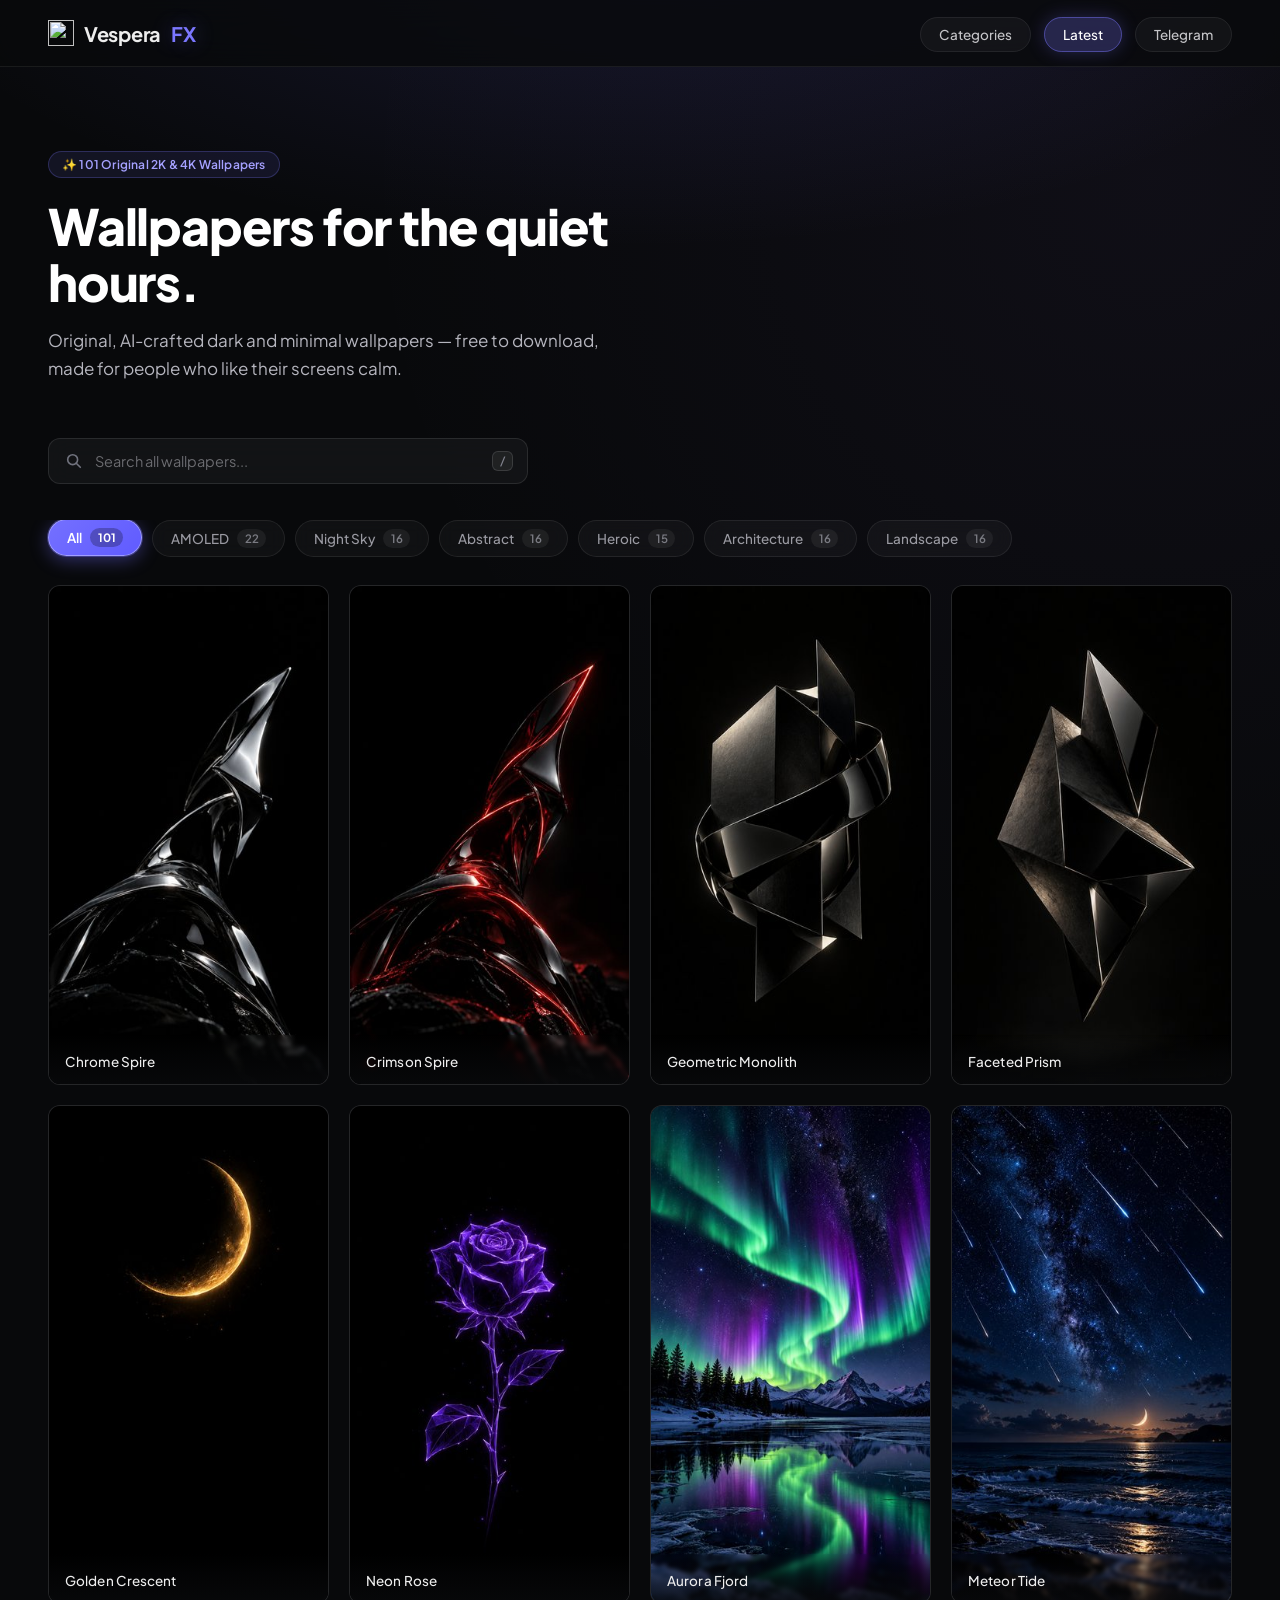
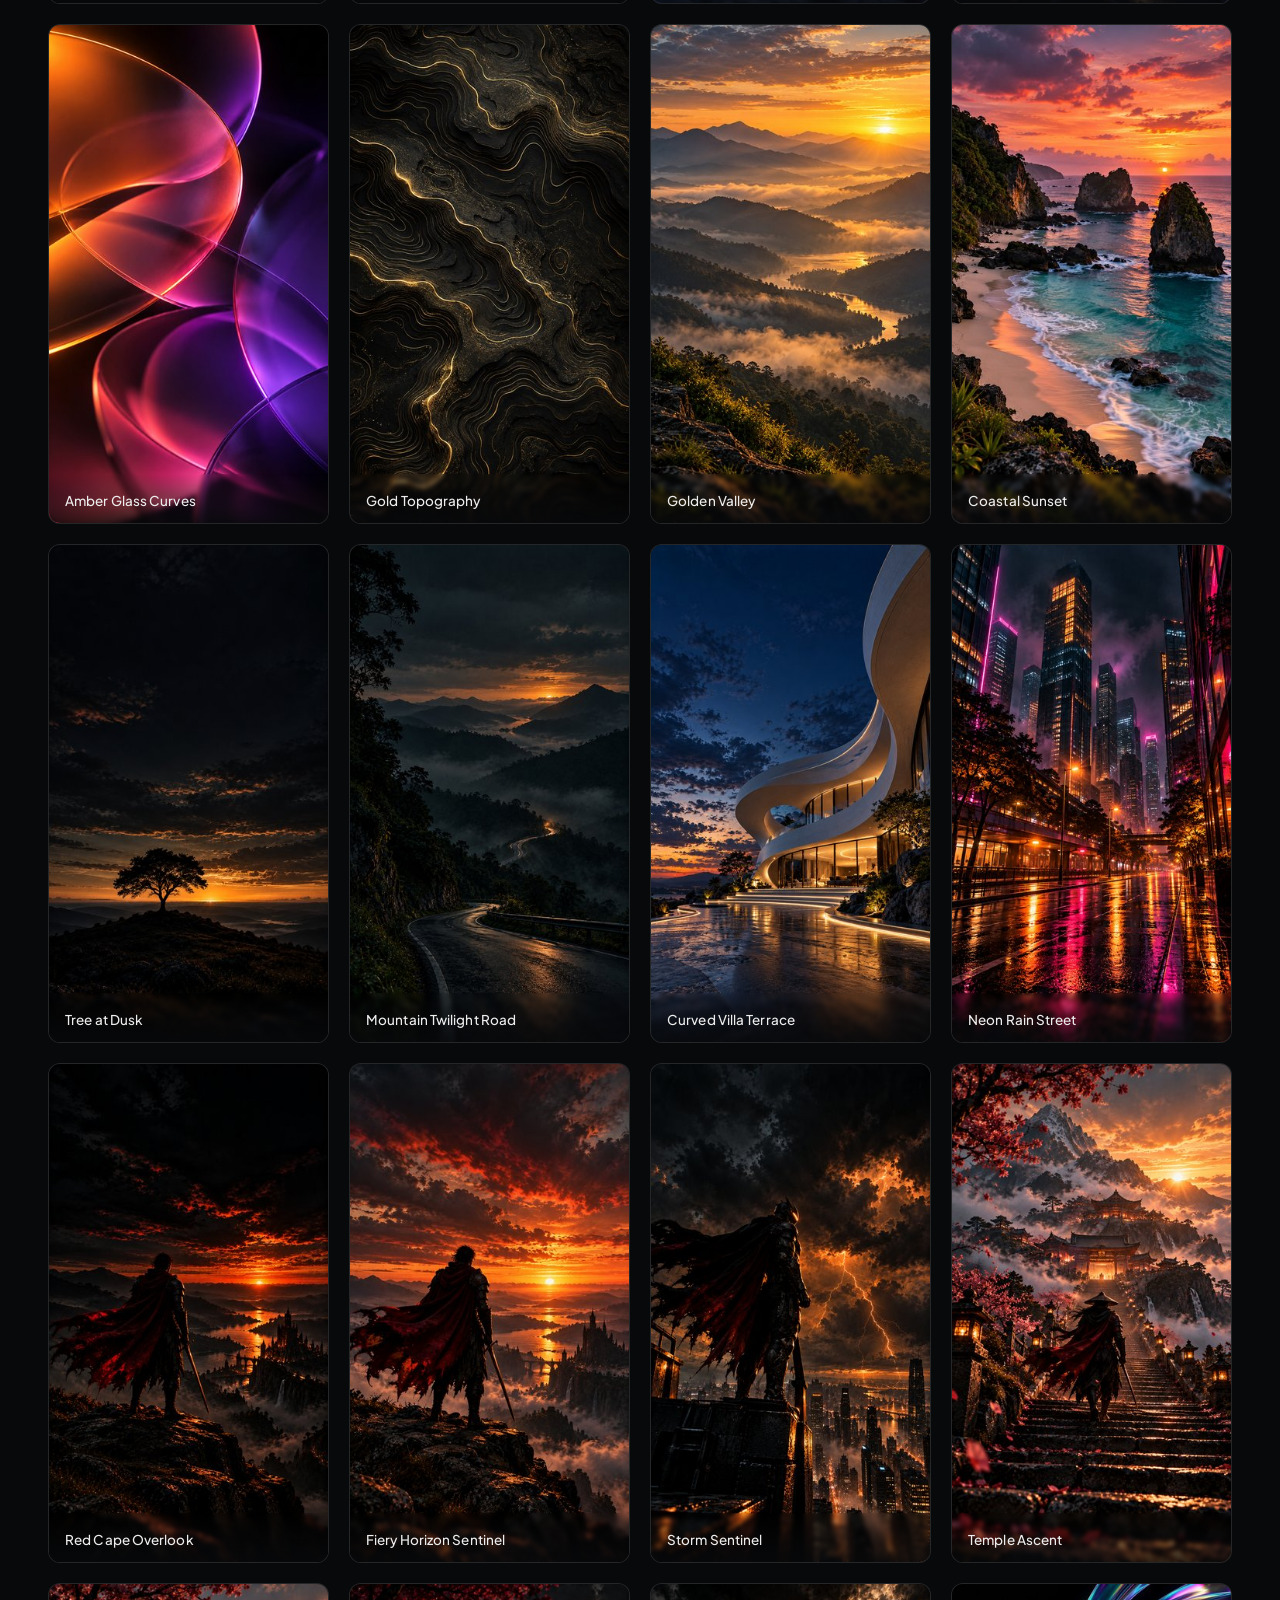
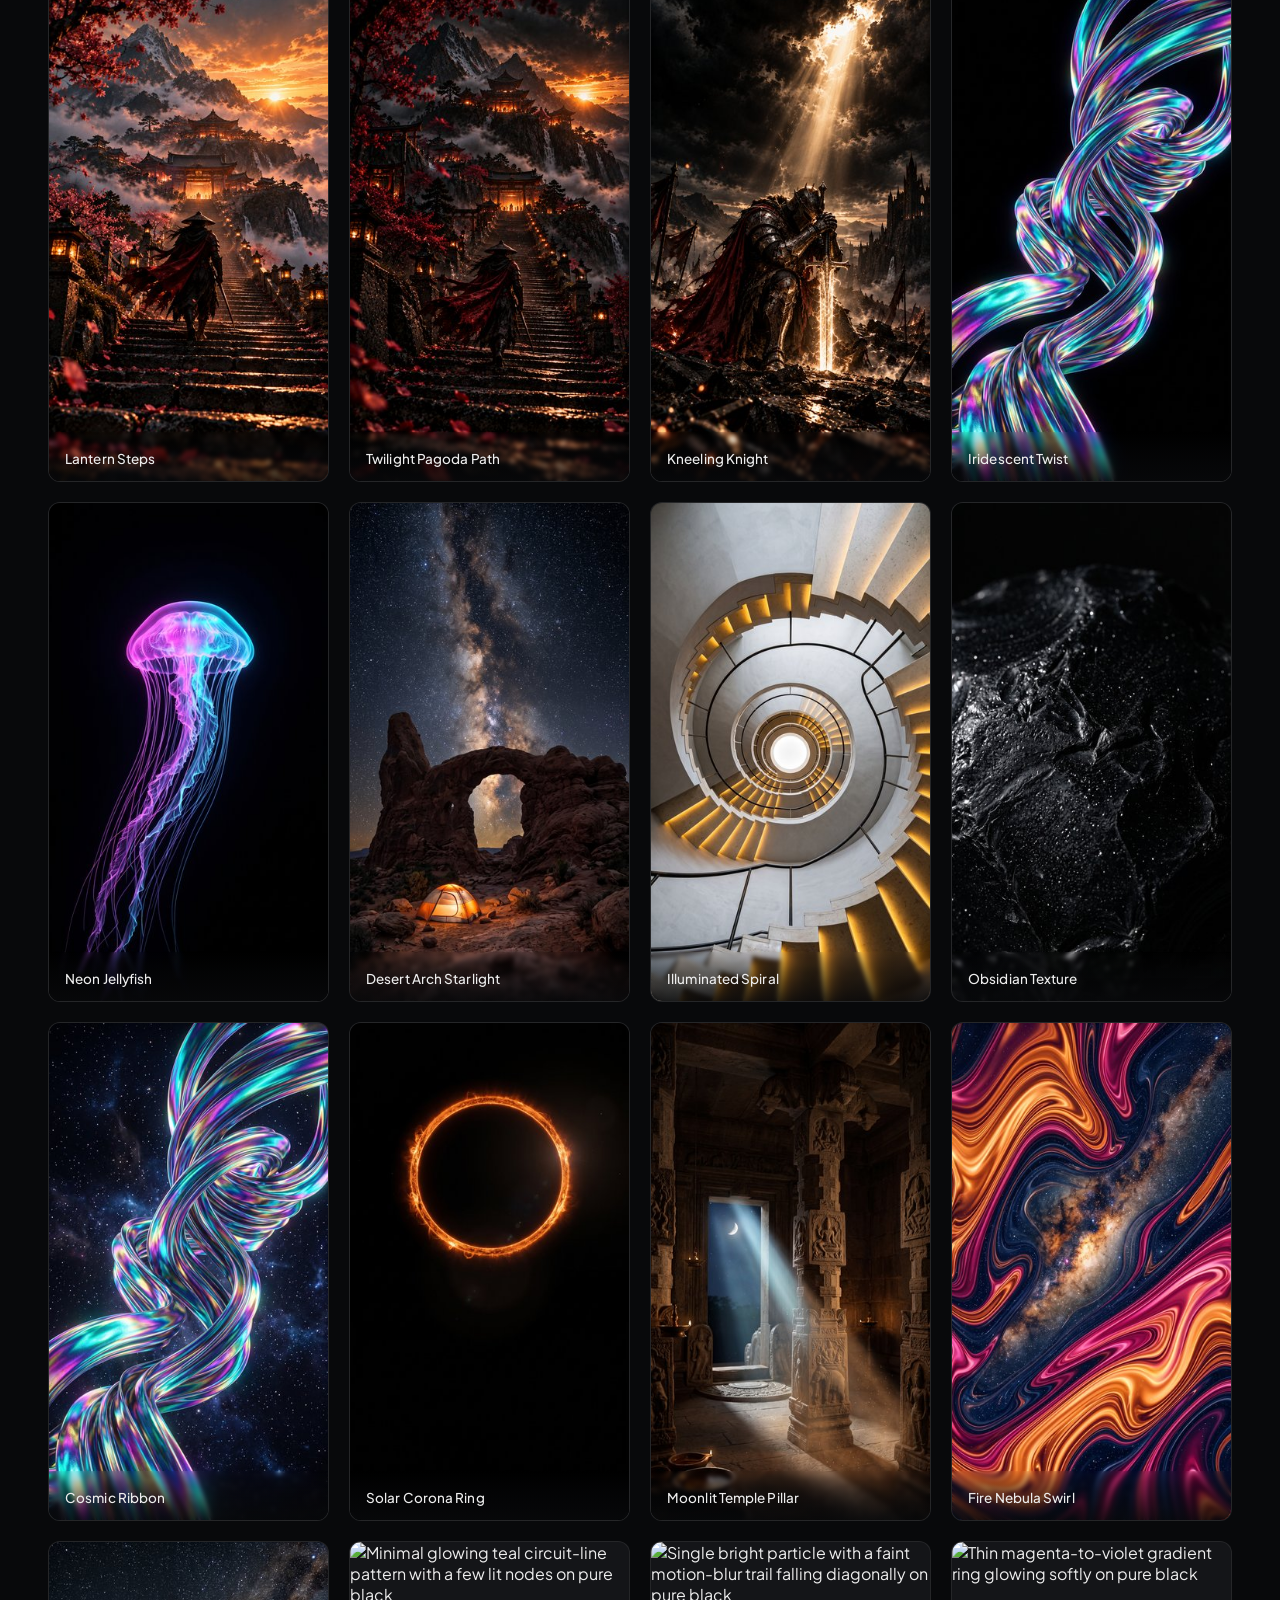
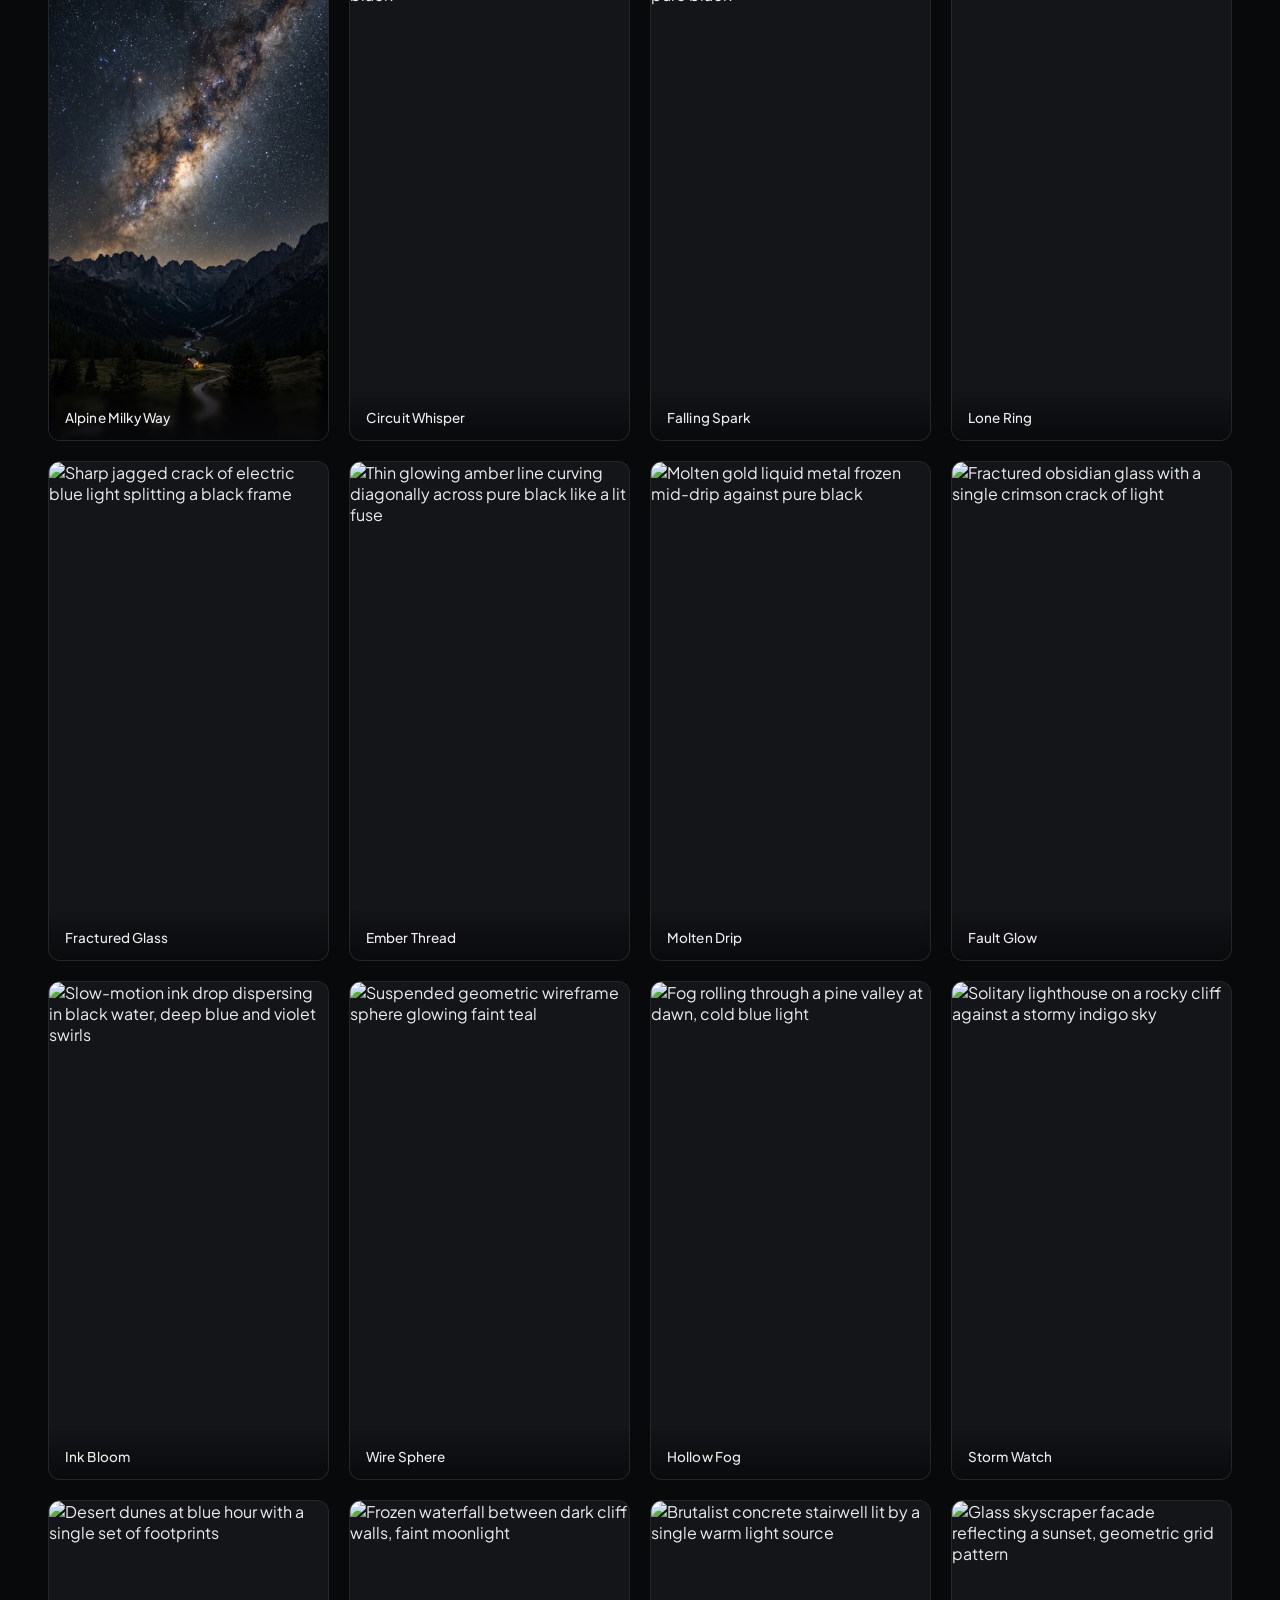
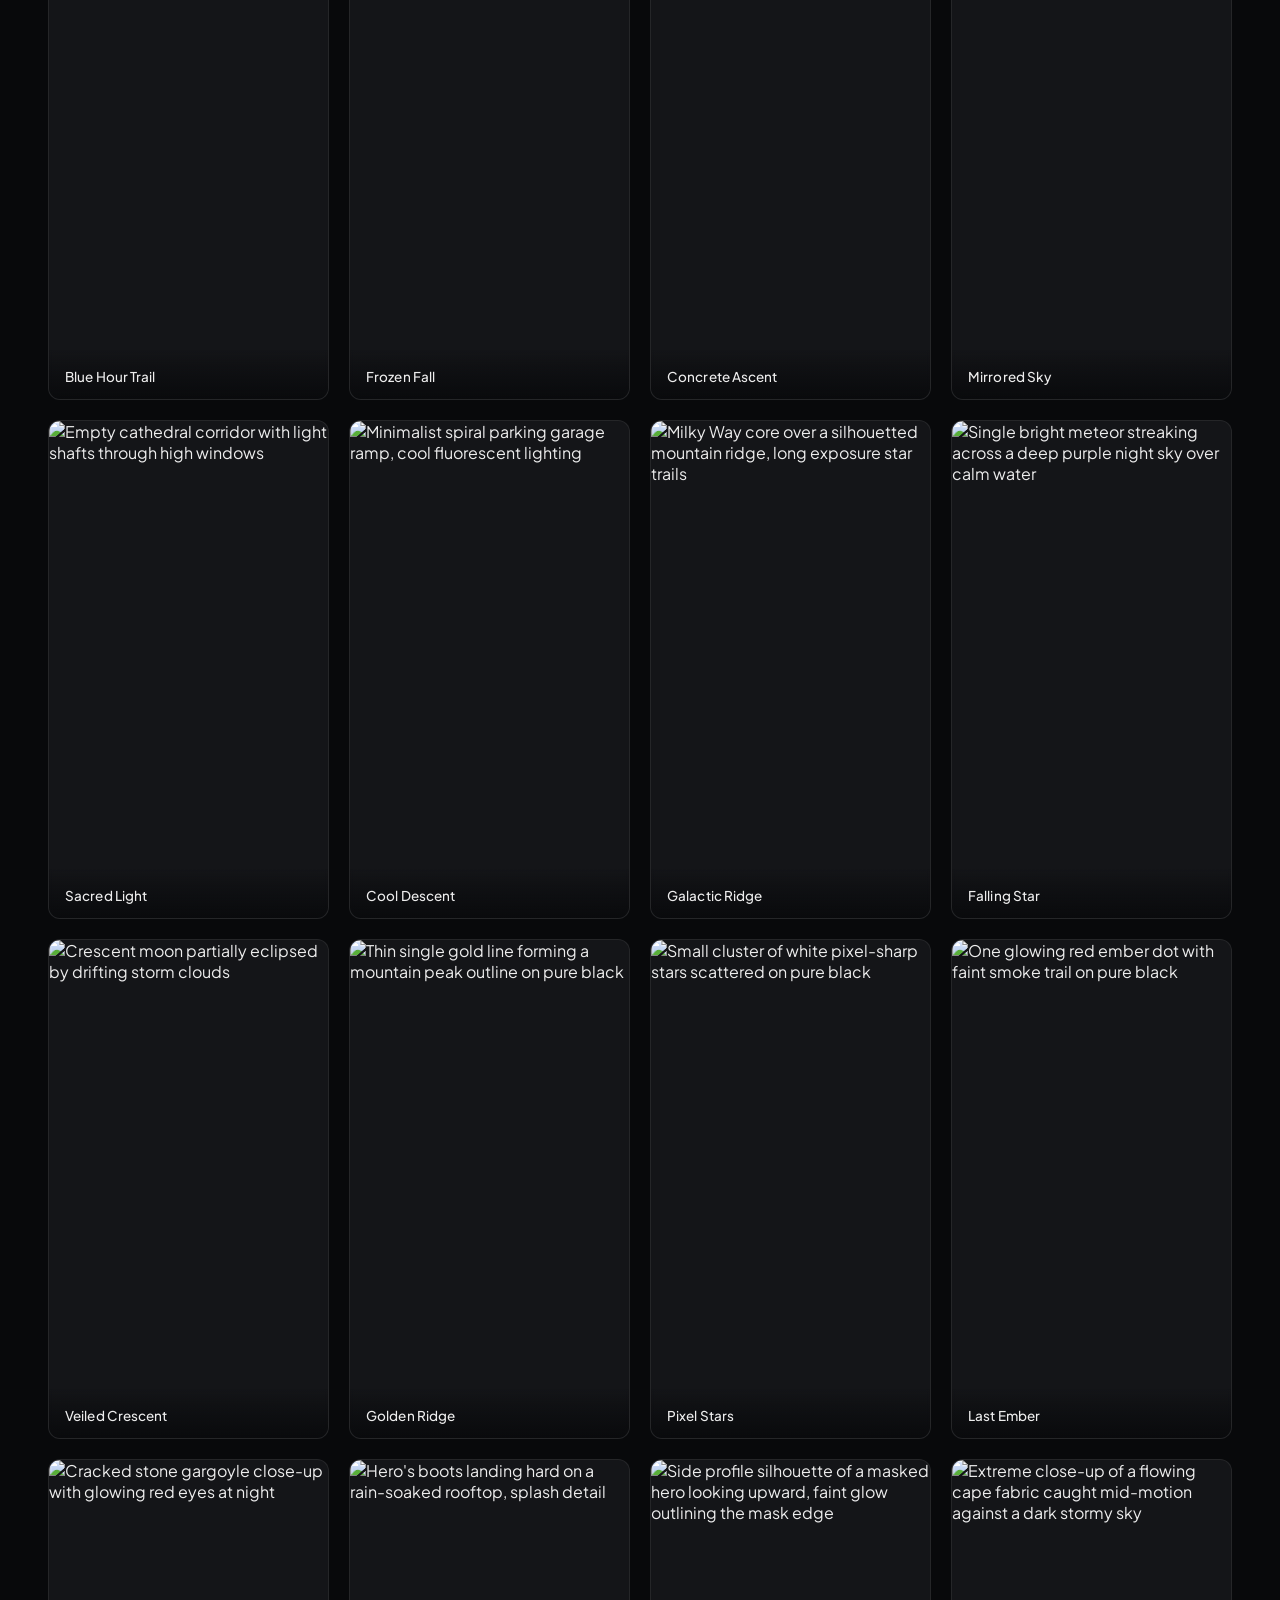
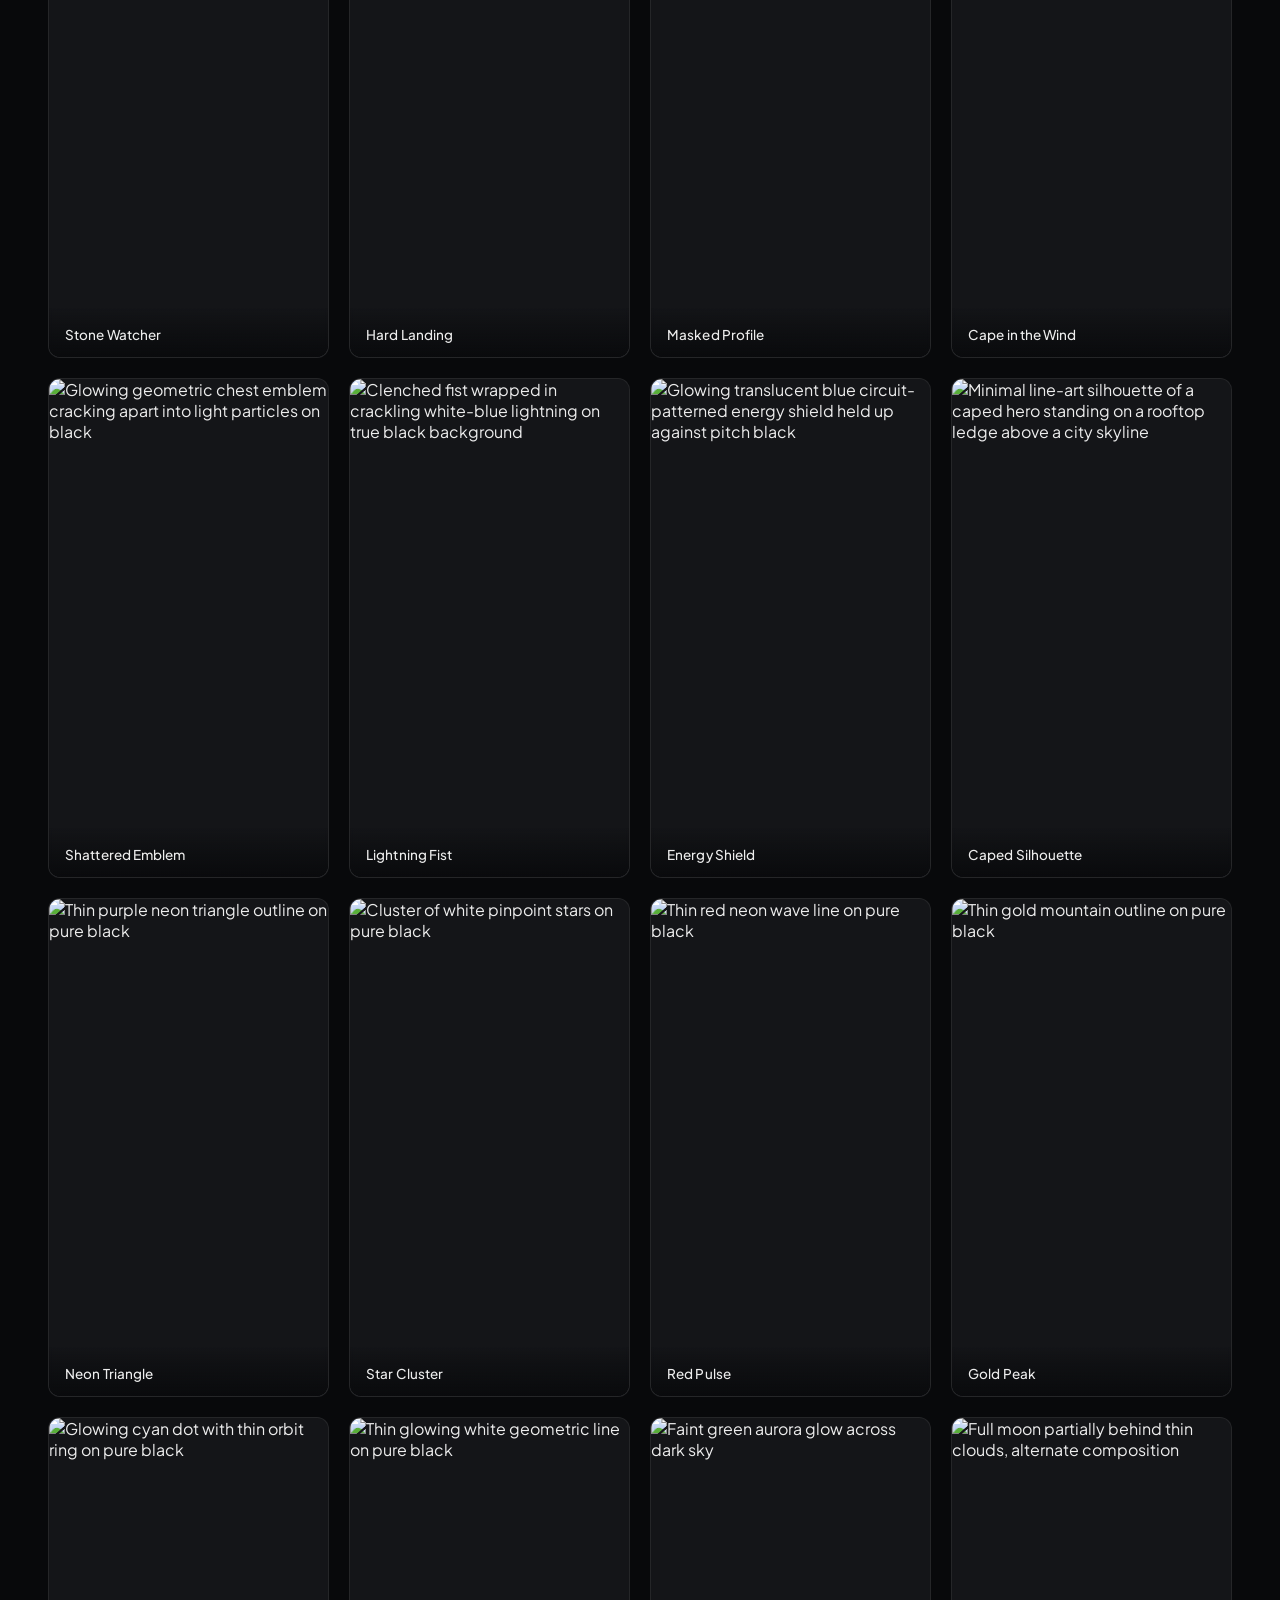
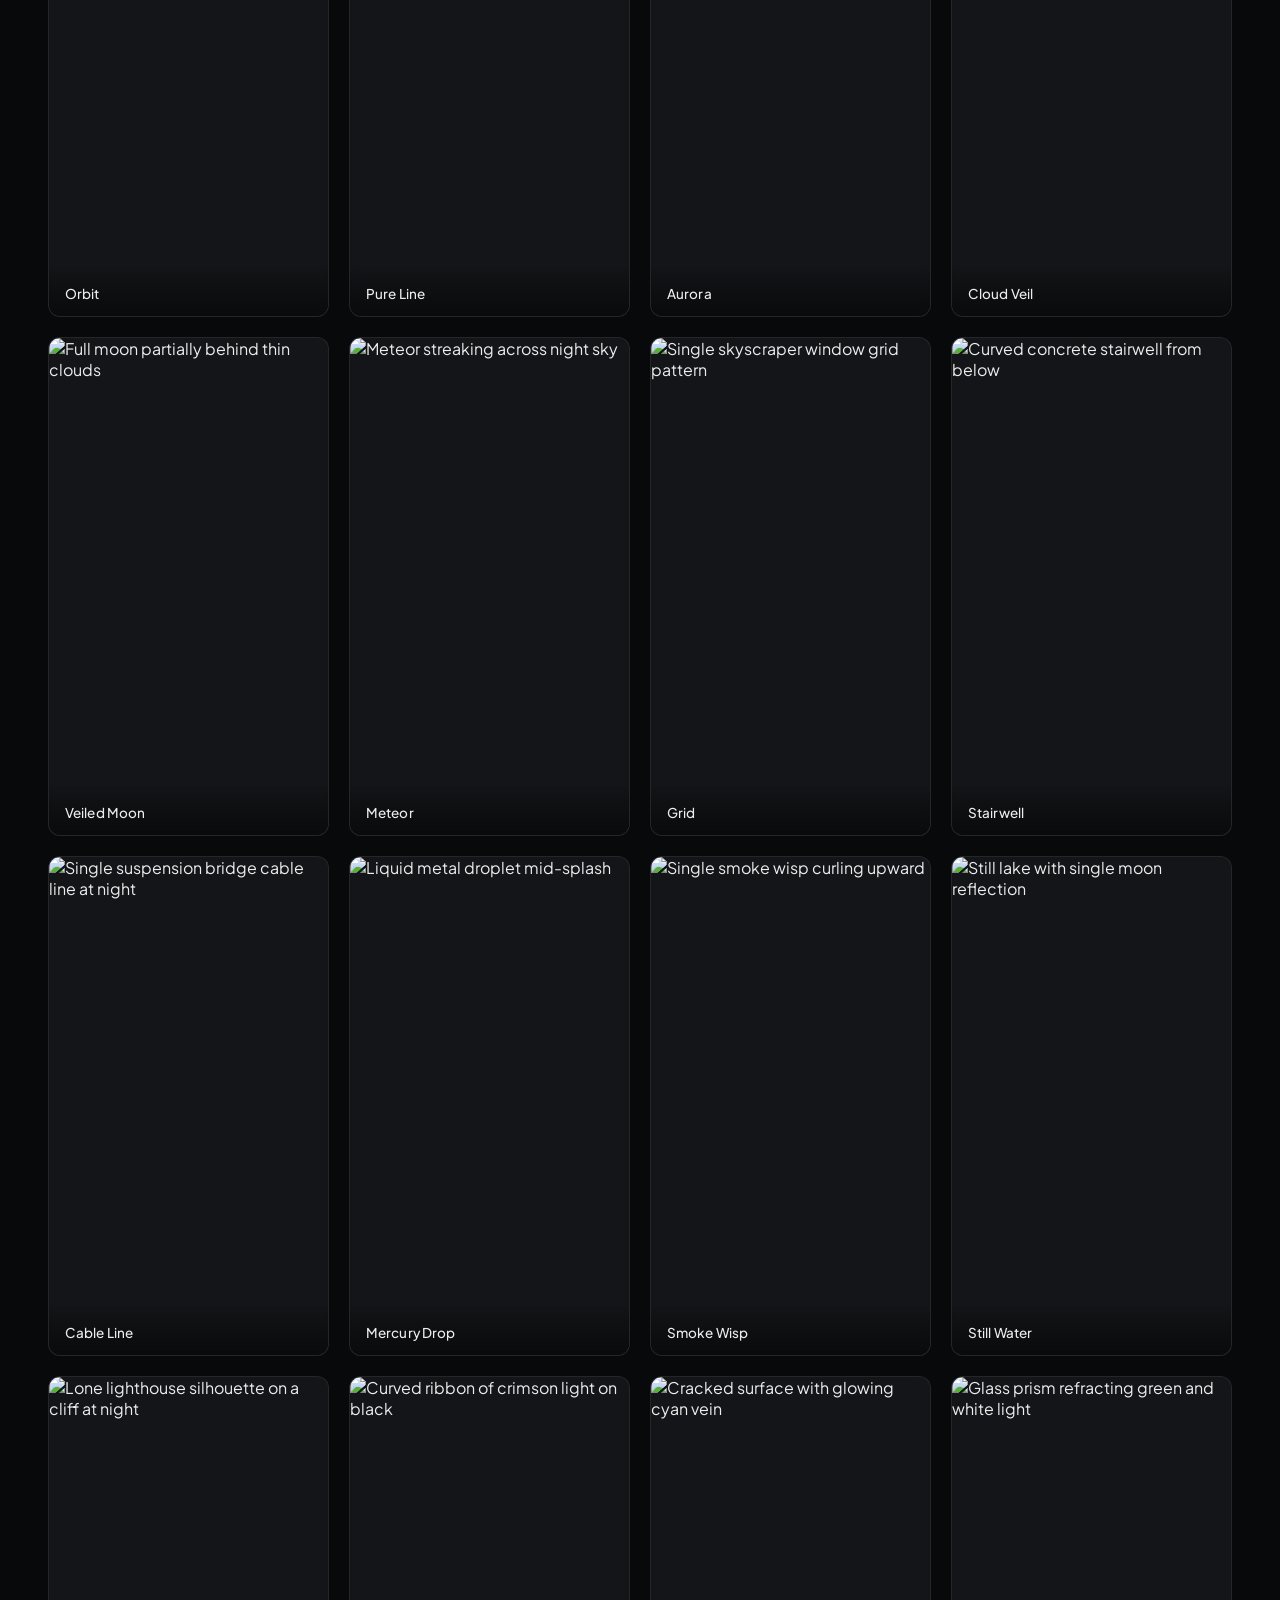
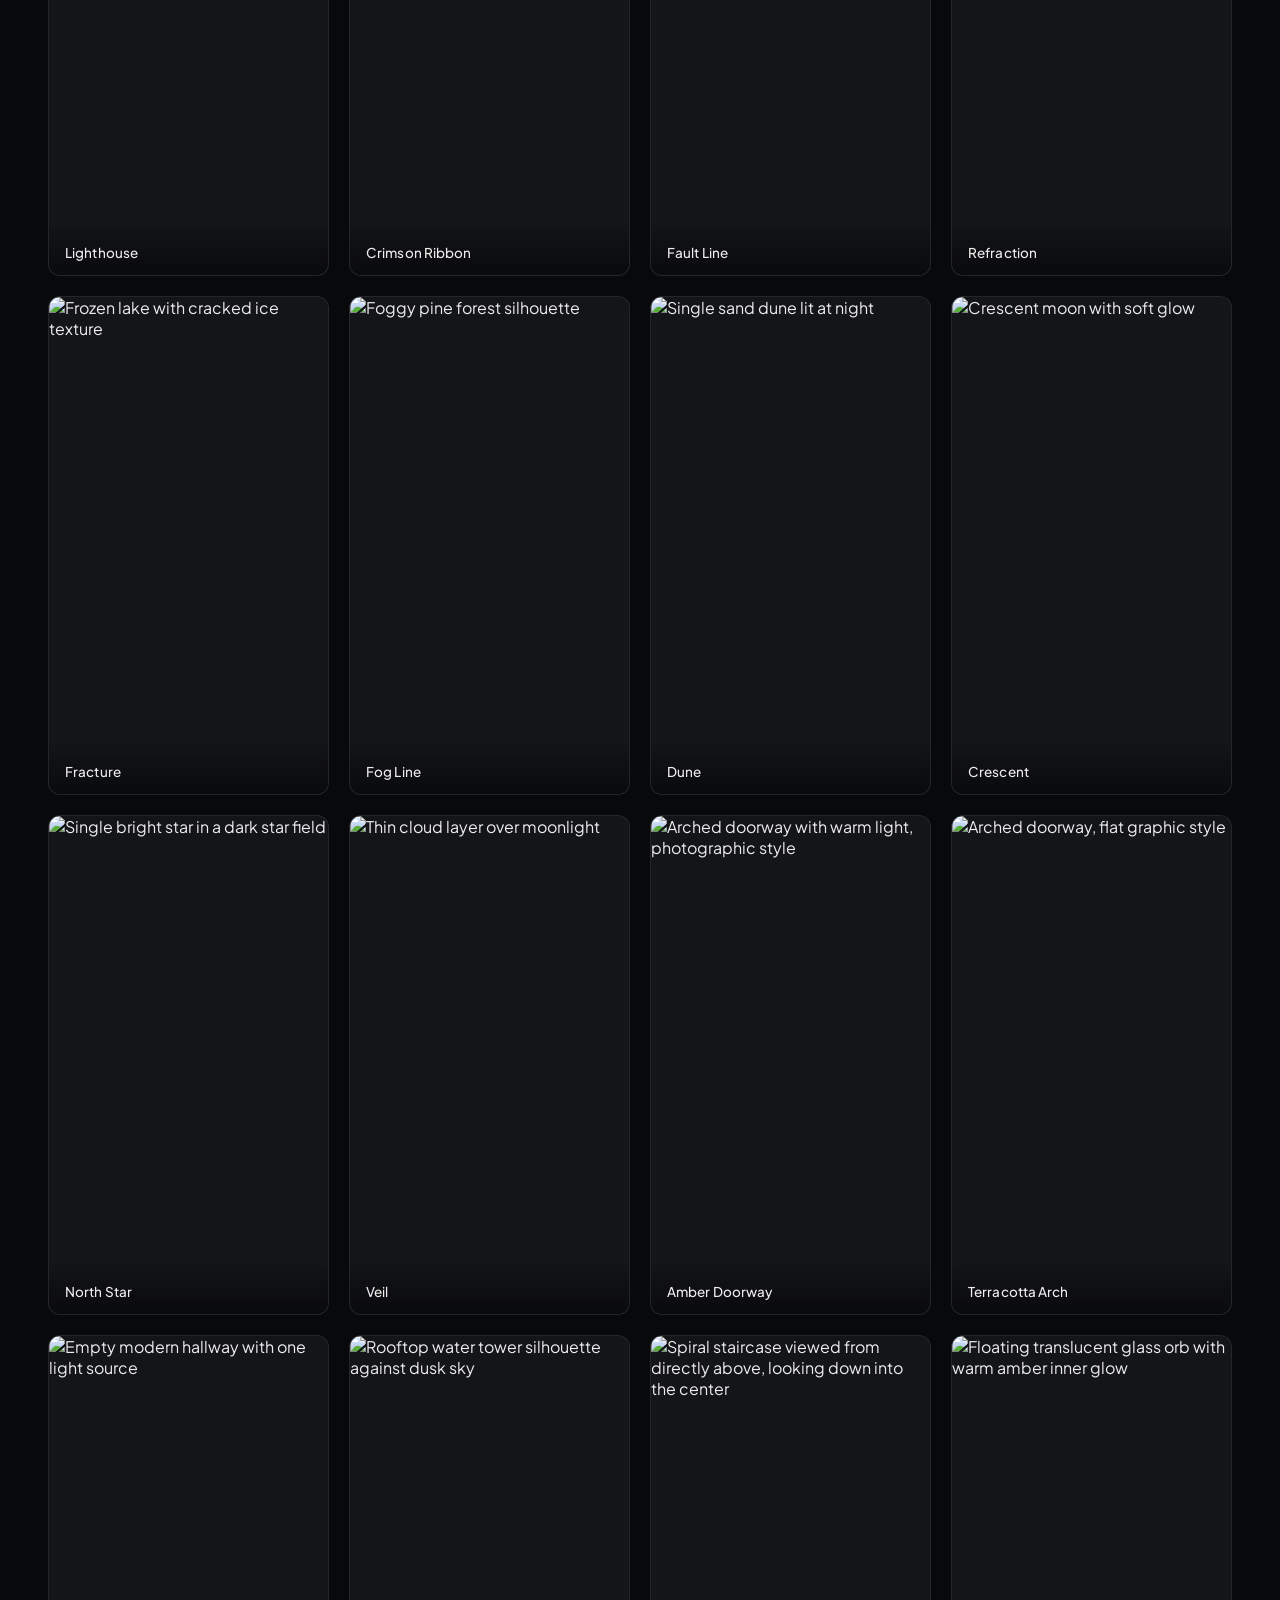
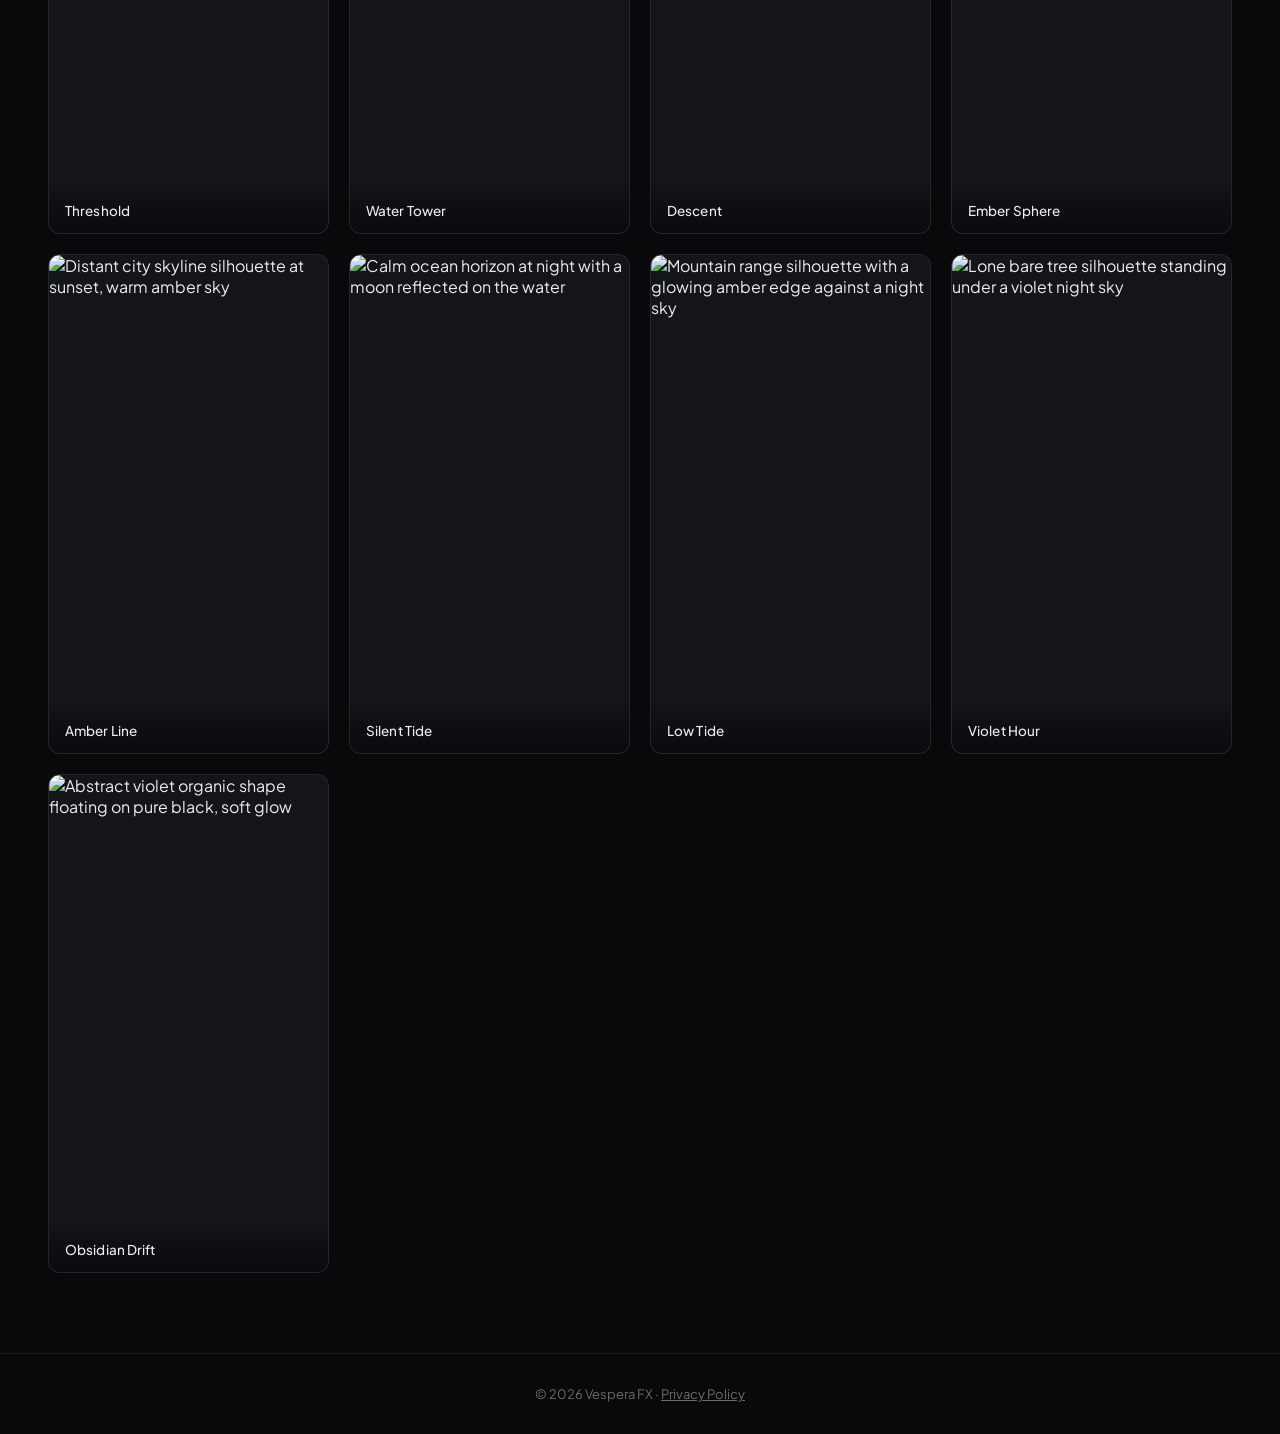
==== commit 17ce68a5: "Add enhanced search bar with '/' keyboard shortcut and quick clear button" ====
--- a/index.html
+++ b/index.html
@@ -20,7 +20,7 @@
   <link rel="icon" type="image/png" href="logo.png">
   <link rel="preconnect" href="https://fonts.googleapis.com">
   <link rel="preconnect" href="https://fonts.gstatic.com" crossorigin>
-  <link rel="stylesheet" href="styles.css?v=12">
+  <link rel="stylesheet" href="styles.css?v=14">
 </head>
 
 <body>
@@ -41,7 +41,22 @@
   </section>
 
   <div class="search-bar">
-    <input type="search" placeholder="Search all wallpapers..." aria-label="Search wallpapers">
+    <div class="search-box">
+      <svg class="search-icon" viewBox="0 0 20 20" fill="none" stroke="currentColor" stroke-width="1.8" stroke-linecap="round" stroke-linejoin="round" aria-hidden="true">
+        <circle cx="8.5" cy="8.5" r="5.5"></circle>
+        <line x1="12.5" y1="12.5" x2="17" y2="17"></line>
+      </svg>
+      <input type="search" id="wallpaperSearch" placeholder="Search all wallpapers..." aria-label="Search wallpapers" autocomplete="off" spellcheck="false">
+      <div class="search-actions">
+        <button type="button" class="search-clear-btn" id="searchClear" aria-label="Clear search query" title="Clear search">
+          <svg viewBox="0 0 16 16" fill="none" stroke="currentColor" stroke-width="2" stroke-linecap="round">
+            <line x1="4" y1="4" x2="12" y2="12"></line>
+            <line x1="12" y1="4" x2="4" y2="12"></line>
+          </svg>
+        </button>
+        <kbd class="search-kbd" id="searchKbd" title="Press '/' to search" aria-hidden="true">/</kbd>
+      </div>
+    </div>
   </div>
 
   <div class="filter-chips" role="tablist" aria-label="Filter wallpapers by category">
@@ -471,15 +486,57 @@
 
   <div class="lightbox" id="lightbox" role="dialog" aria-modal="true" aria-labelledby="lightboxName" aria-describedby="lightboxMeta" aria-hidden="true">
     <button class="lightbox-close" id="lightboxClose" type="button" aria-label="Close wallpaper viewer">&times;</button>
-    <img class="lightbox-image" id="lightboxImage" src="" alt="">
+    
+    <div class="lightbox-preview-wrap">
+      <img class="lightbox-image" id="lightboxImage" src="" alt="">
+      
+      <!-- Interactive phone lock screen preview overlay -->
+      <div class="lockscreen-overlay" id="lockscreenOverlay" aria-hidden="true">
+        <div class="lockscreen-top">
+          <div class="lockscreen-lock">
+            <svg width="14" height="18" viewBox="0 0 14 18" fill="none">
+              <path d="M3.5 8V5C3.5 3.067 5.067 1.5 7 1.5C8.933 1.5 10.5 3.067 10.5 5V8" stroke="currentColor" stroke-width="1.8" stroke-linecap="round"/>
+              <rect x="1" y="8" width="12" height="9" rx="3" stroke="currentColor" stroke-width="1.8"/>
+            </svg>
+          </div>
+          <div class="lockscreen-date" id="lockscreenDate">Wednesday, Sep 30</div>
+          <div class="lockscreen-time" id="lockscreenTime">09:41</div>
+        </div>
+        <div class="lockscreen-bottom">
+          <div class="lockscreen-btn" aria-label="Flashlight">
+            <svg width="18" height="18" viewBox="0 0 24 24" fill="none" stroke="currentColor" stroke-width="2" stroke-linecap="round" stroke-linejoin="round">
+              <path d="M18 6c0 2-2 4-2 7v6a2 2 0 0 1-2 2h-4a2 2 0 0 1-2-2v-6c0-3-2-5-2-7a2 2 0 0 1 2-2h8a2 2 0 0 1 2 2z"/>
+              <line x1="6" y1="6" x2="18" y2="6"/>
+            </svg>
+          </div>
+          <div class="lockscreen-btn" aria-label="Camera">
+            <svg width="18" height="18" viewBox="0 0 24 24" fill="none" stroke="currentColor" stroke-width="2" stroke-linecap="round" stroke-linejoin="round">
+              <path d="M23 19a2 2 0 0 1-2 2H3a2 2 0 0 1-2-2V8a2 2 0 0 1 2-2h4l2-3h6l2 3h4a2 2 0 0 1 2 2z"/>
+              <circle cx="12" cy="13" r="4"/>
+            </svg>
+          </div>
+        </div>
+      </div>
+    </div>
+
     <div class="lightbox-info">
       <h3 id="lightboxName"></h3>
       <div class="meta" id="lightboxMeta"></div>
     </div>
-    <a class="lightbox-download" id="lightboxDownload" href="" download>Download Wallpaper</a>
+
+    <div class="lightbox-actions">
+      <button class="lightbox-preview-btn" id="lockscreenToggle" type="button" aria-pressed="false">
+        <svg width="16" height="16" viewBox="0 0 24 24" fill="none" stroke="currentColor" stroke-width="2" stroke-linecap="round" stroke-linejoin="round">
+          <rect x="5" y="2" width="14" height="20" rx="3"/>
+          <line x1="12" y1="18" x2="12.01" y2="18"/>
+        </svg>
+        <span>Preview Lock Screen</span>
+      </button>
+      <a class="lightbox-download" id="lightboxDownload" href="" download>Download Wallpaper</a>
+    </div>
   </div>
 
-  <script src="script.js?v=8"></script>
+  <script src="script.js?v=10"></script>
   <footer class="site-footer">
     &copy; 2026 Vespera FX &middot; <a href="privacy.html">Privacy Policy</a>
   </footer>
--- a/styles.css
+++ b/styles.css
@@ -135,34 +135,163 @@
   font-weight: 400;
 }
 
+/* Enhanced Search Bar */
 .search-bar {
   padding: 0 48px 36px;
-}
-
-.search-bar input {
+  display: flex;
+  justify-content: flex-start;
+}
+
+.search-box {
+  position: relative;
+  display: flex;
+  align-items: center;
   width: 100%;
   max-width: 480px;
-  background: rgba(22, 23, 26, 0.7);
+  background: rgba(22, 23, 26, 0.75);
   border: 1px solid rgba(255, 255, 255, 0.1);
   border-radius: 12px;
-  padding: 13px 18px;
+  padding: 0 14px 0 16px;
+  backdrop-filter: blur(12px);
+  -webkit-backdrop-filter: blur(12px);
+  transition: border-color 0.2s ease, box-shadow 0.2s ease, background 0.2s ease;
+}
+
+.search-box:hover {
+  border-color: rgba(255, 255, 255, 0.18);
+  background: rgba(25, 26, 30, 0.85);
+}
+
+.search-box:focus-within {
+  border-color: #7B77FF;
+  box-shadow: 0 0 0 3px rgba(123, 119, 255, 0.25), 0 8px 24px rgba(0, 0, 0, 0.35);
+  background: rgba(26, 27, 32, 0.95);
+}
+
+.search-icon {
+  width: 18px;
+  height: 18px;
+  color: #71737E;
+  margin-right: 12px;
+  flex-shrink: 0;
+  transition: color 0.2s ease;
+}
+
+.search-box:focus-within .search-icon {
+  color: #8B87FF;
+}
+
+.search-box input {
+  flex: 1;
+  width: 100%;
+  min-width: 0;
+  background: transparent;
+  border: none;
+  padding: 13px 0;
   font-size: 14.5px;
   color: #EDEDED;
   font-family: inherit;
   outline: none;
-  backdrop-filter: blur(8px);
-  -webkit-backdrop-filter: blur(8px);
-  transition: all 0.2s ease;
-}
-
-.search-bar input::placeholder {
+}
+
+.search-box input::placeholder {
   color: #6B6C70;
-}
-
-.search-bar input:focus {
-  border-color: #7B77FF;
-  box-shadow: 0 0 0 3px rgba(123, 119, 255, 0.25);
-  background: rgba(25, 26, 30, 0.9);
+  transition: color 0.2s ease;
+}
+
+.search-box:focus-within input::placeholder {
+  color: #888992;
+}
+
+/* Clear WebKit/Blink default cancel icons to avoid duplicate buttons */
+.search-box input[type="search"]::-webkit-search-decoration,
+.search-box input[type="search"]::-webkit-search-cancel-button,
+.search-box input[type="search"]::-webkit-search-results-button,
+.search-box input[type="search"]::-webkit-search-results-decoration {
+  -webkit-appearance: none;
+  appearance: none;
+  display: none;
+}
+
+.search-actions {
+  display: flex;
+  align-items: center;
+  gap: 8px;
+  margin-left: 10px;
+  flex-shrink: 0;
+}
+
+/* Keyboard Shortcut Badge */
+.search-kbd {
+  display: inline-flex;
+  align-items: center;
+  justify-content: center;
+  font-family: inherit;
+  font-size: 12px;
+  font-weight: 500;
+  color: #82848F;
+  background: rgba(255, 255, 255, 0.06);
+  border: 1px solid rgba(255, 255, 255, 0.12);
+  border-radius: 6px;
+  padding: 2px 7px;
+  line-height: 1.2;
+  cursor: pointer;
+  user-select: none;
+  transition: all 0.15s ease;
+}
+
+.search-kbd:hover {
+  background: rgba(255, 255, 255, 0.12);
+  color: #FFFFFF;
+  border-color: rgba(255, 255, 255, 0.2);
+}
+
+/* Clear Button */
+.search-clear-btn {
+  display: none;
+  align-items: center;
+  justify-content: center;
+  width: 22px;
+  height: 22px;
+  border-radius: 50%;
+  background: rgba(255, 255, 255, 0.08);
+  border: none;
+  color: #9A9CA6;
+  cursor: pointer;
+  padding: 0;
+  transition: all 0.15s ease;
+}
+
+.search-clear-btn svg {
+  width: 12px;
+  height: 12px;
+}
+
+.search-clear-btn:hover {
+  background: rgba(255, 255, 255, 0.18);
+  color: #FFFFFF;
+  transform: scale(1.08);
+}
+
+.search-clear-btn:focus-visible {
+  outline: 2px solid #7B77FF;
+  outline-offset: 1px;
+}
+
+/* When search box has text */
+.search-box.has-text .search-clear-btn {
+  display: inline-flex;
+}
+
+.search-box.has-text .search-kbd {
+  display: none;
+}
+
+/* Hide shortcut key on touch devices */
+@media (hover: none) or (max-width: 600px) {
+  .search-kbd {
+    display: none !important;
+  }
 }
 
 .no-results {
@@ -382,15 +511,19 @@
   outline-offset: 3px;
 }
 
+/* --- Lightbox: the full-screen viewer --- */
 .lightbox {
   position: fixed;
   inset: 0;
-  background: rgba(0, 0, 0, 0.92);
-  backdrop-filter: blur(12px);
-  -webkit-backdrop-filter: blur(12px);
-  display: flex;
+  background: rgba(0, 0, 0, 0.94);
+  backdrop-filter: blur(16px);
+  -webkit-backdrop-filter: blur(16px);
+  display: flex;
+  flex-direction: column;
   align-items: center;
   justify-content: center;
+  gap: 16px;
+  padding: 32px 20px;
   z-index: 1000;
   opacity: 0;
   visibility: hidden;
@@ -402,39 +535,177 @@
   visibility: visible;
 }
 
-.lightbox-content {
-  display: flex;
-  flex-direction: column;
-  align-items: center;
-  max-height: 90vh;
-  gap: 16px;
-}
-
-.lightbox-content img {
+.lightbox-preview-wrap {
+  position: relative;
+  display: inline-flex;
+  justify-content: center;
+  align-items: center;
+  max-height: 72vh;
+  border-radius: 16px;
+  overflow: hidden;
+  box-shadow: 0 24px 60px rgba(0,0,0,0.85), 0 0 35px rgba(123, 119, 255, 0.15);
+  border: 1px solid rgba(255, 255, 255, 0.12);
+}
+
+.lightbox-image {
   max-height: 72vh;
   max-width: 90vw;
-  border-radius: 14px;
-  box-shadow: 0 20px 50px rgba(0,0,0,0.8), 0 0 30px rgba(123, 119, 255, 0.15);
-  border: 1px solid rgba(255, 255, 255, 0.1);
+  width: auto;
+  height: auto;
+  object-fit: contain;
   display: block;
+}
+
+/* Realistic phone lockscreen overlay */
+.lockscreen-overlay {
+  position: absolute;
+  inset: 0;
+  display: flex;
+  flex-direction: column;
+  justify-content: space-between;
+  padding: 32px 24px 24px;
+  pointer-events: none;
+  opacity: 0;
+  transform: scale(0.98);
+  transition: opacity 0.25s ease, transform 0.25s ease;
+  user-select: none;
+  background: linear-gradient(180deg, rgba(0,0,0,0.3) 0%, transparent 35%, transparent 70%, rgba(0,0,0,0.4) 100%);
+}
+
+.lockscreen-overlay.active {
+  opacity: 1;
+  transform: scale(1);
+}
+
+.lockscreen-top {
+  text-align: center;
+  display: flex;
+  flex-direction: column;
+  align-items: center;
+}
+
+.lockscreen-lock {
+  display: flex;
+  align-items: center;
+  justify-content: center;
+  color: #FFFFFF;
+  filter: drop-shadow(0 2px 8px rgba(0,0,0,0.6));
+  margin-bottom: 8px;
+}
+
+.lockscreen-date {
+  font-size: 15px;
+  font-weight: 500;
+  letter-spacing: -0.1px;
+  color: #FFFFFF;
+  text-shadow: 0 2px 10px rgba(0,0,0,0.6);
+  opacity: 0.95;
+  margin-bottom: 2px;
+}
+
+.lockscreen-time {
+  font-size: 64px;
+  font-weight: 700;
+  letter-spacing: -2px;
+  line-height: 1;
+  color: #FFFFFF;
+  text-shadow: 0 3px 18px rgba(0,0,0,0.65);
+}
+
+.lockscreen-bottom {
+  display: flex;
+  justify-content: space-between;
+  align-items: center;
+  width: 100%;
+}
+
+.lockscreen-btn {
+  width: 44px;
+  height: 44px;
+  border-radius: 50%;
+  background: rgba(0, 0, 0, 0.4);
+  backdrop-filter: blur(12px);
+  -webkit-backdrop-filter: blur(12px);
+  border: 1px solid rgba(255, 255, 255, 0.2);
+  display: flex;
+  align-items: center;
+  justify-content: center;
+  color: #FFFFFF;
+  box-shadow: 0 4px 14px rgba(0,0,0,0.4);
+}
+
+.lightbox-info {
+  text-align: center;
+}
+
+.lightbox-info h3 {
+  font-size: 18px;
+  font-weight: 600;
+  color: #EDEDED;
+  margin-bottom: 4px;
+}
+
+.lightbox-info .meta {
+  font-size: 13px;
+  color: #A0A0A0;
+}
+
+.lightbox-actions {
+  display: flex;
+  align-items: center;
+  gap: 12px;
+  flex-wrap: wrap;
+  justify-content: center;
+}
+
+.lightbox-preview-btn {
+  display: inline-flex;
+  align-items: center;
+  gap: 8px;
+  background: rgba(255, 255, 255, 0.08);
+  border: 1px solid rgba(255, 255, 255, 0.16);
+  color: #EDEDED;
+  padding: 10px 20px;
+  border-radius: 9999px;
+  font-size: 14px;
+  font-weight: 500;
+  font-family: inherit;
+  cursor: pointer;
+  backdrop-filter: blur(8px);
+  -webkit-backdrop-filter: blur(8px);
+  transition: all 0.2s cubic-bezier(0.16, 1, 0.3, 1);
+}
+
+.lightbox-preview-btn:hover {
+  background: rgba(255, 255, 255, 0.14);
+  border-color: rgba(255, 255, 255, 0.25);
+  color: #FFFFFF;
+  transform: translateY(-1px);
+}
+
+.lightbox-preview-btn.active {
+  background: rgba(123, 119, 255, 0.25);
+  border-color: #8480FF;
+  color: #FFFFFF;
+  box-shadow: 0 0 16px rgba(123, 119, 255, 0.3);
 }
 
 .lightbox-download {
   display: inline-block;
-  background: #7B77FF;
+  background: #6E6AF6;
   color: #FFFFFF;
   text-decoration: none;
   padding: 11px 26px;
   border-radius: 9999px;
   font-size: 14px;
   font-weight: 600;
-  box-shadow: 0 4px 16px rgba(123, 119, 255, 0.35);
+  box-shadow: 0 4px 18px rgba(110, 106, 246, 0.4);
   transition: all 0.2s ease;
 }
 
 .lightbox-download:hover {
-  background: #6863FF;
-  box-shadow: 0 6px 22px rgba(123, 119, 255, 0.5);
+  background: #5B56F5;
+  box-shadow: 0 6px 22px rgba(110, 106, 246, 0.55);
   transform: translateY(-1px);
 }
 
@@ -684,8 +955,29 @@
     font-size: 11px;
   }
 
-  .lightbox-content img {
+  .lightbox-preview-wrap {
     max-height: 60vh;
+  }
+
+  .lightbox-image {
+    max-height: 60vh;
+  }
+
+  .lockscreen-time {
+    font-size: 48px;
+  }
+
+  .lockscreen-date {
+    font-size: 13px;
+  }
+
+  .lockscreen-overlay {
+    padding: 24px 18px 18px;
+  }
+
+  .lockscreen-btn {
+    width: 38px;
+    height: 38px;
   }
 
   .lightbox-close {
